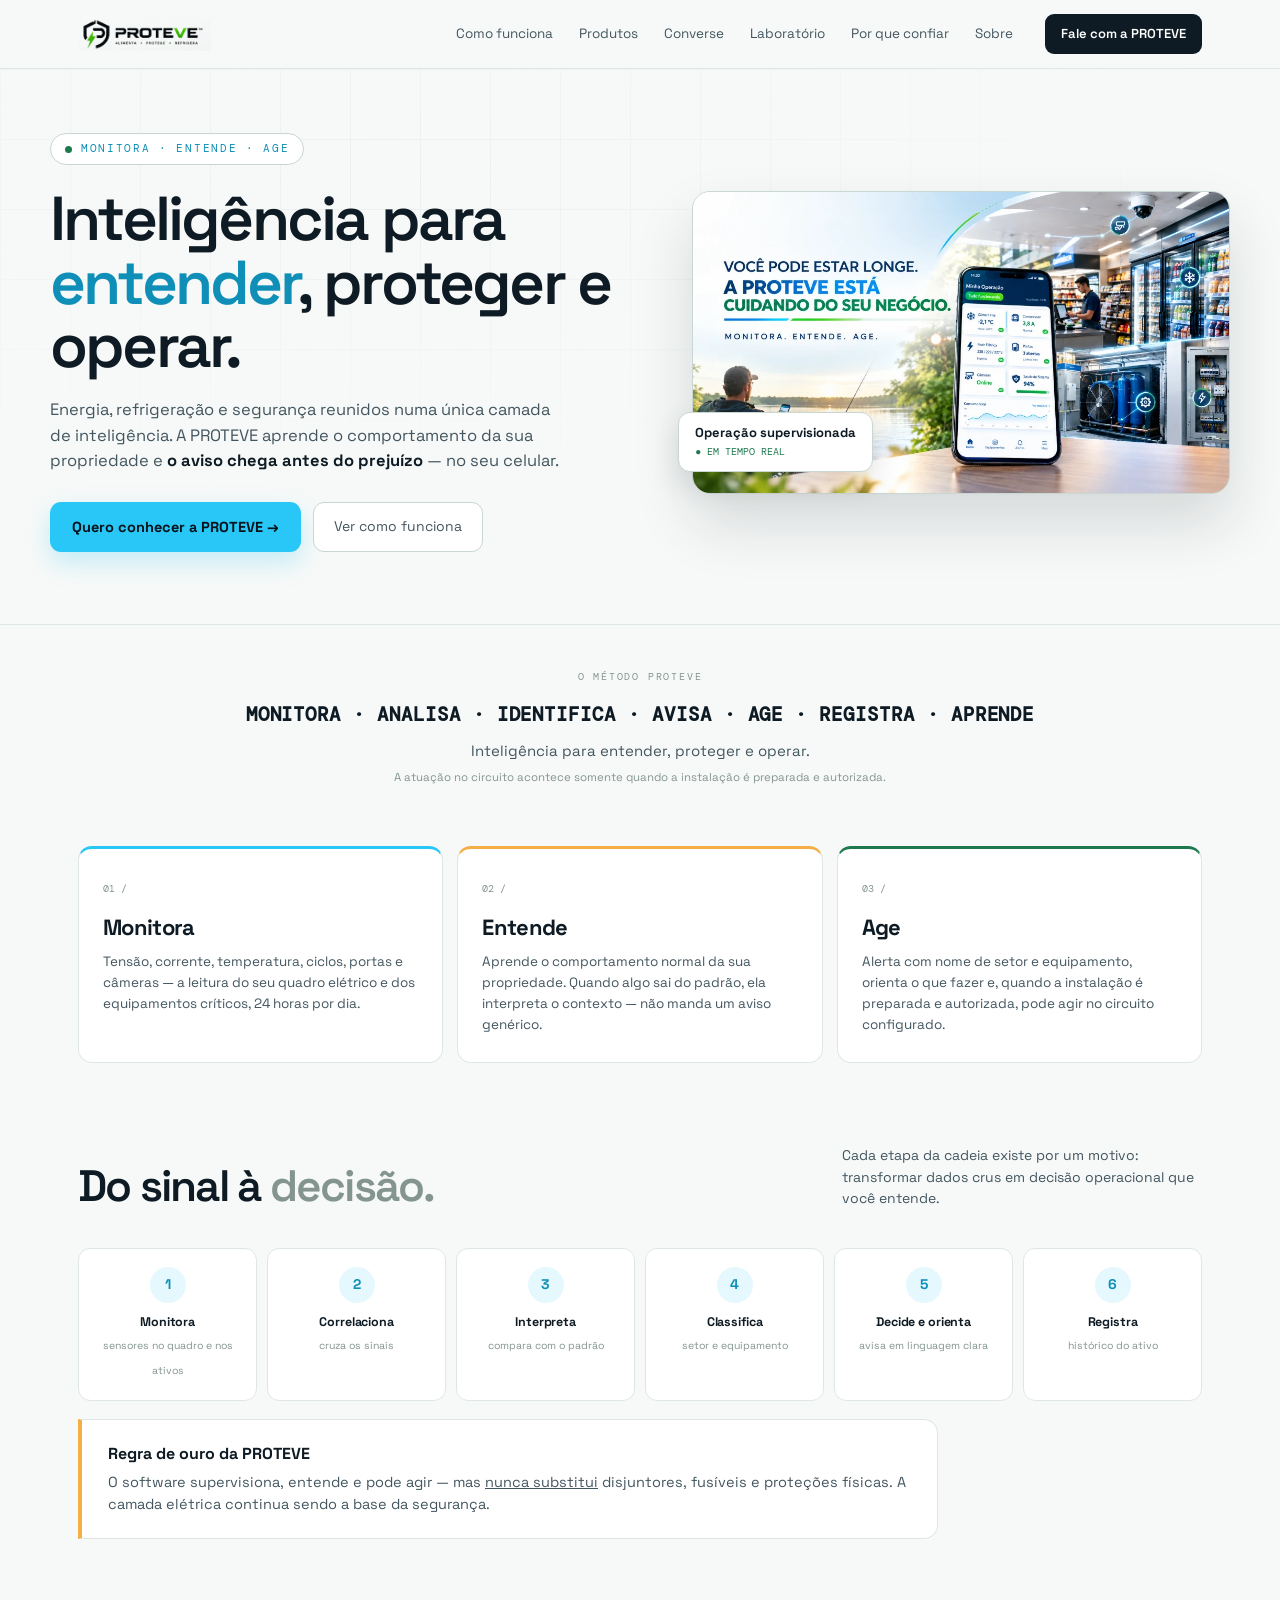
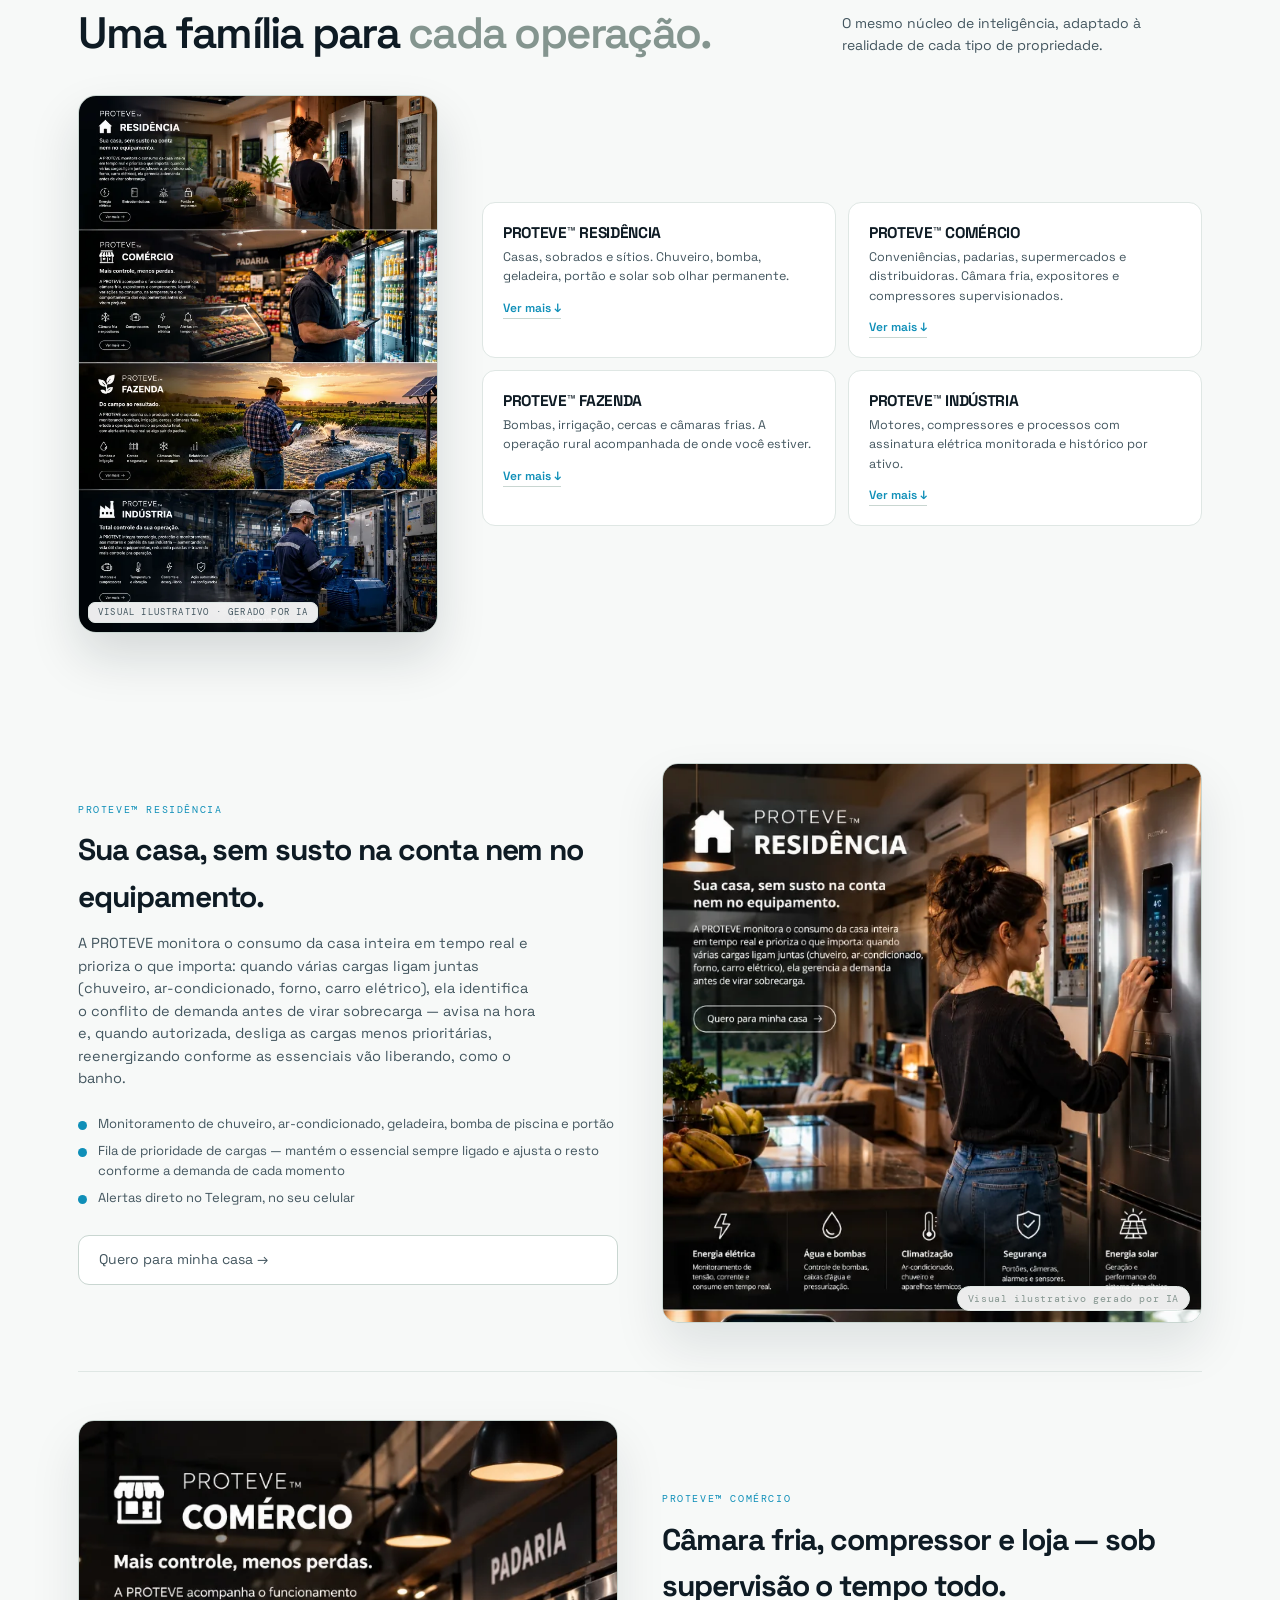
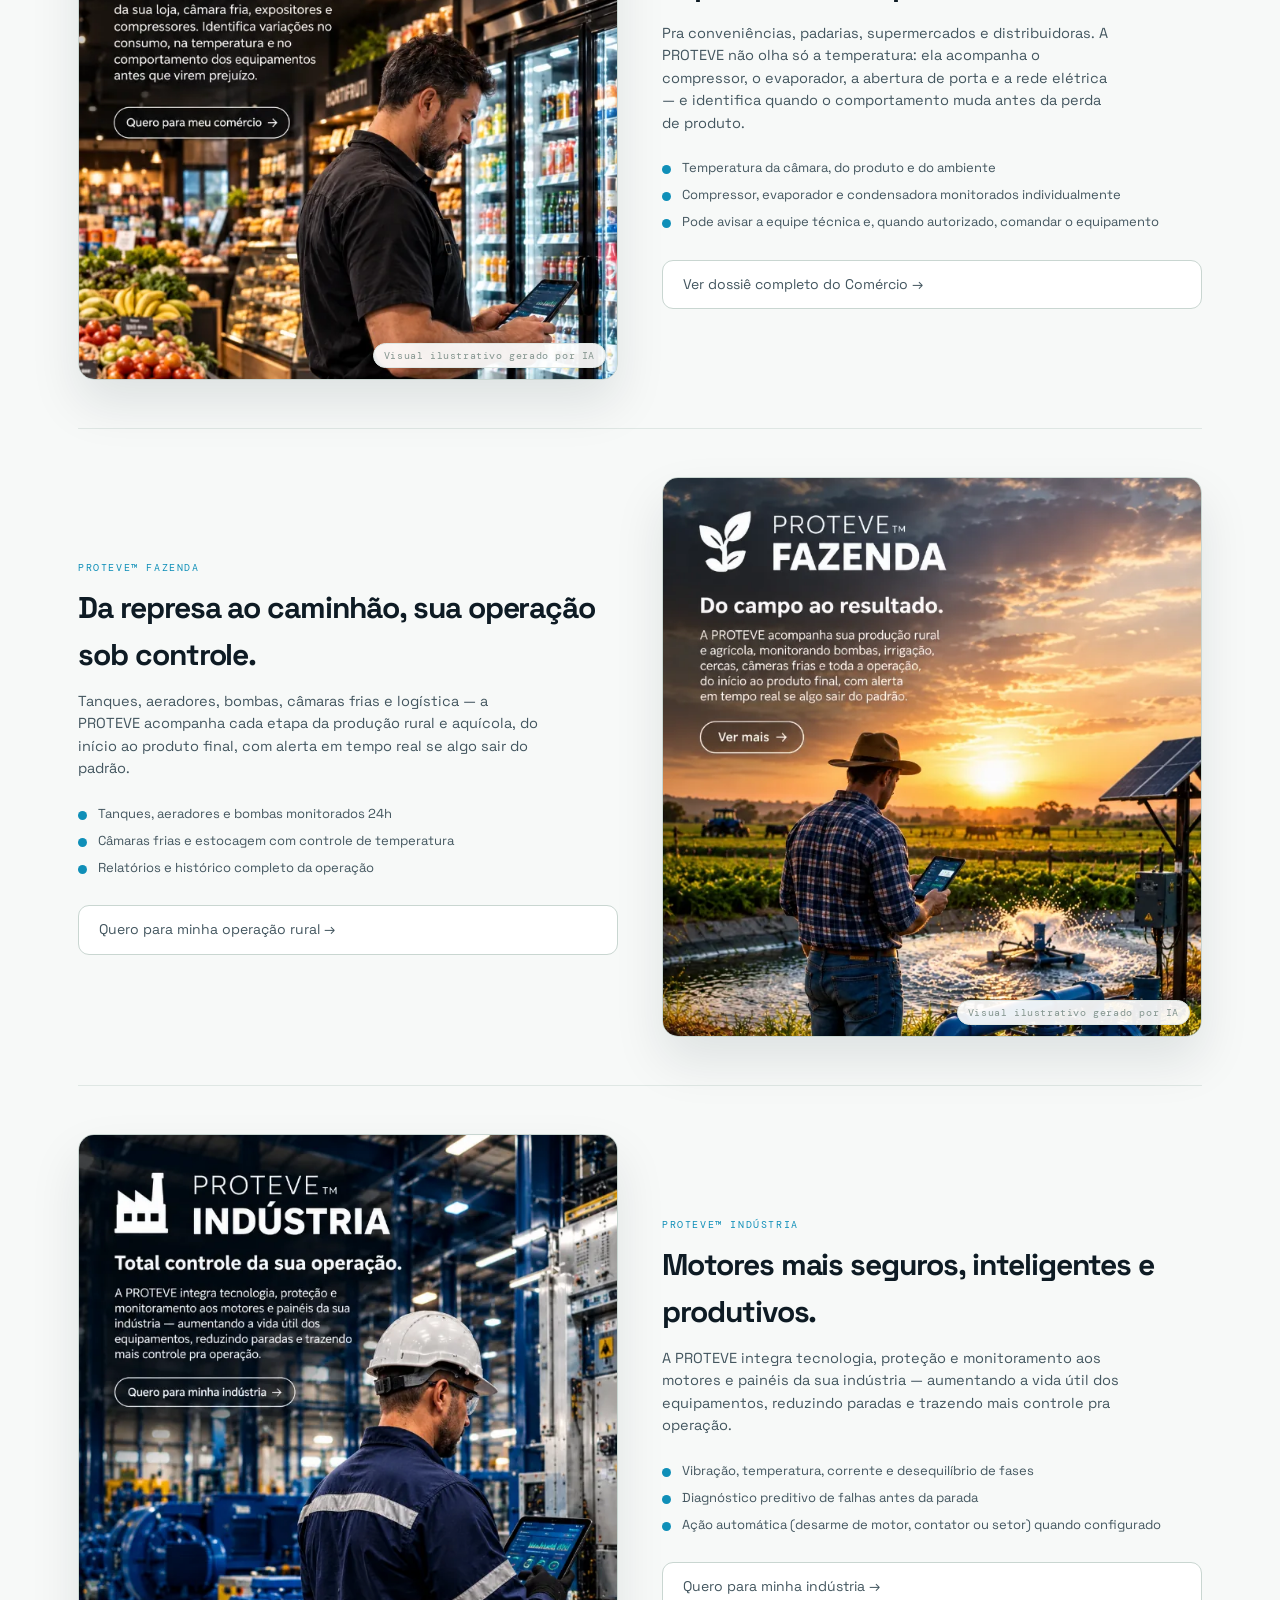
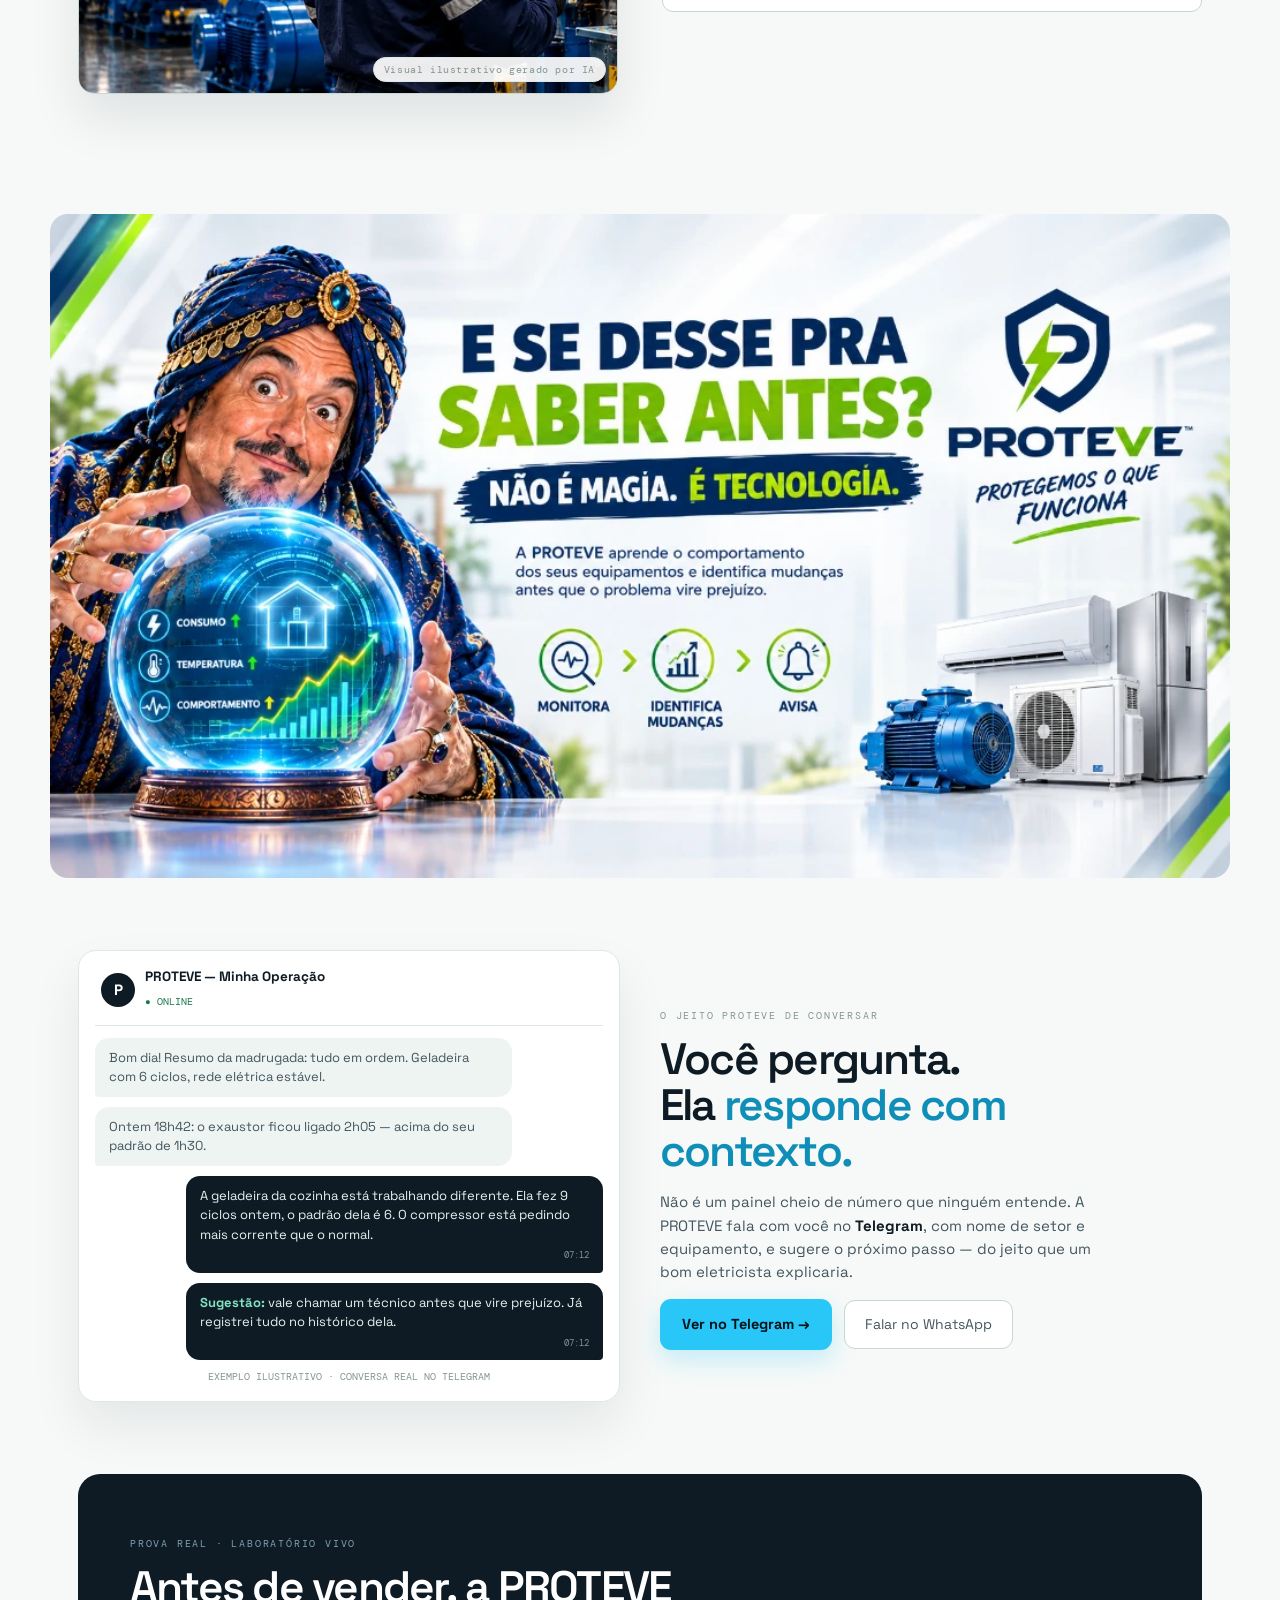
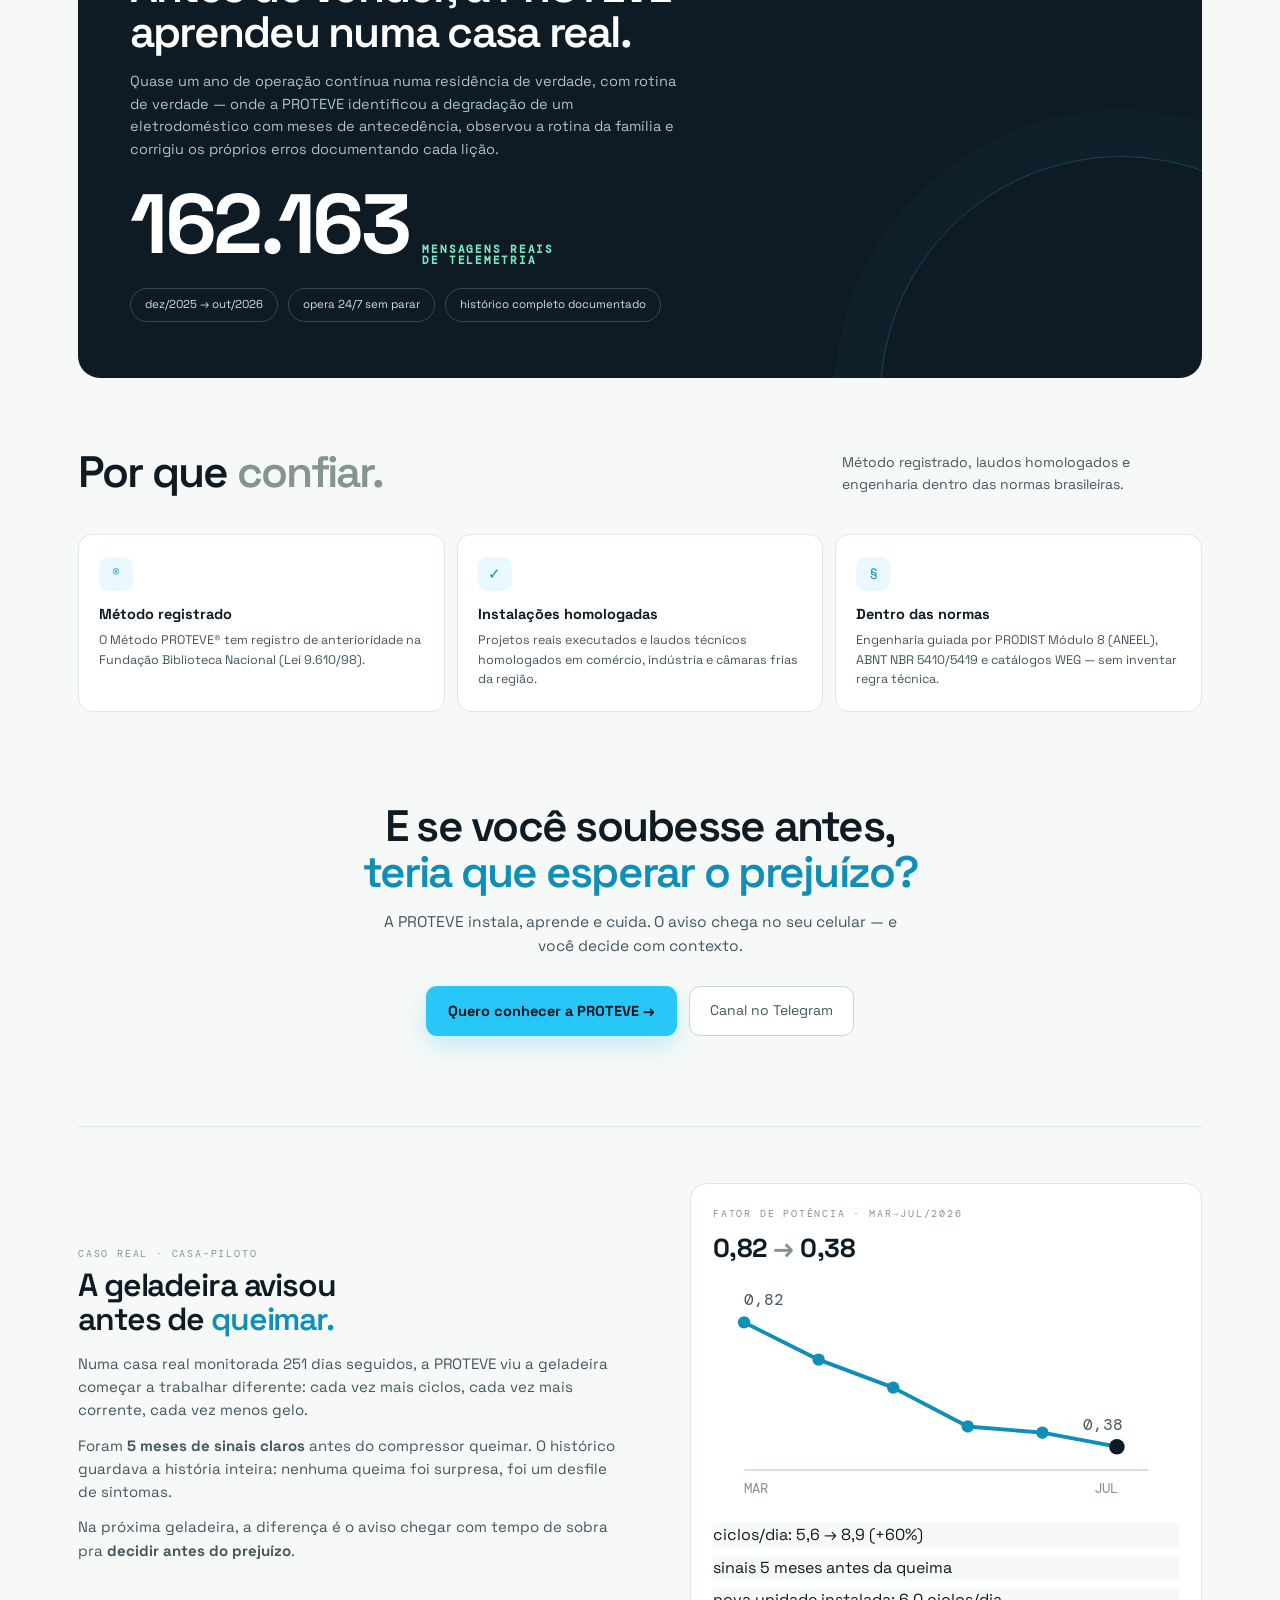
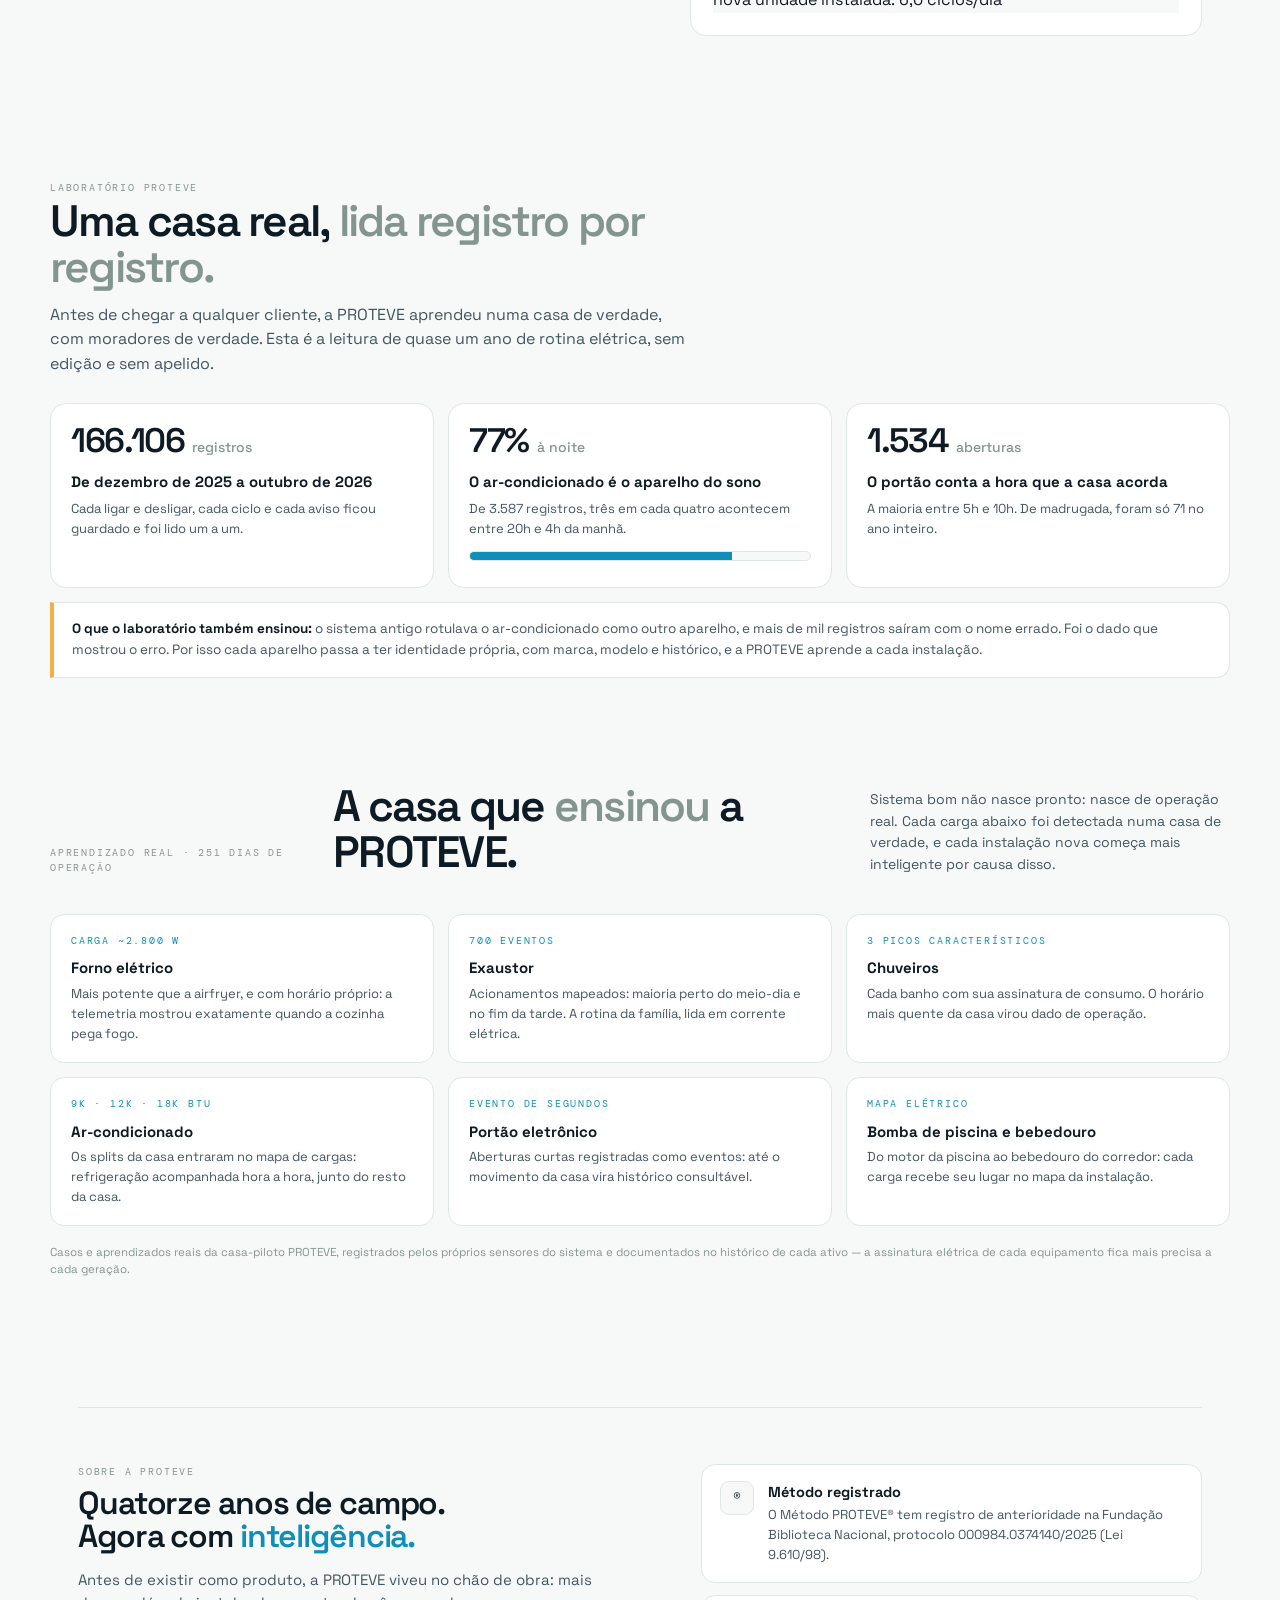
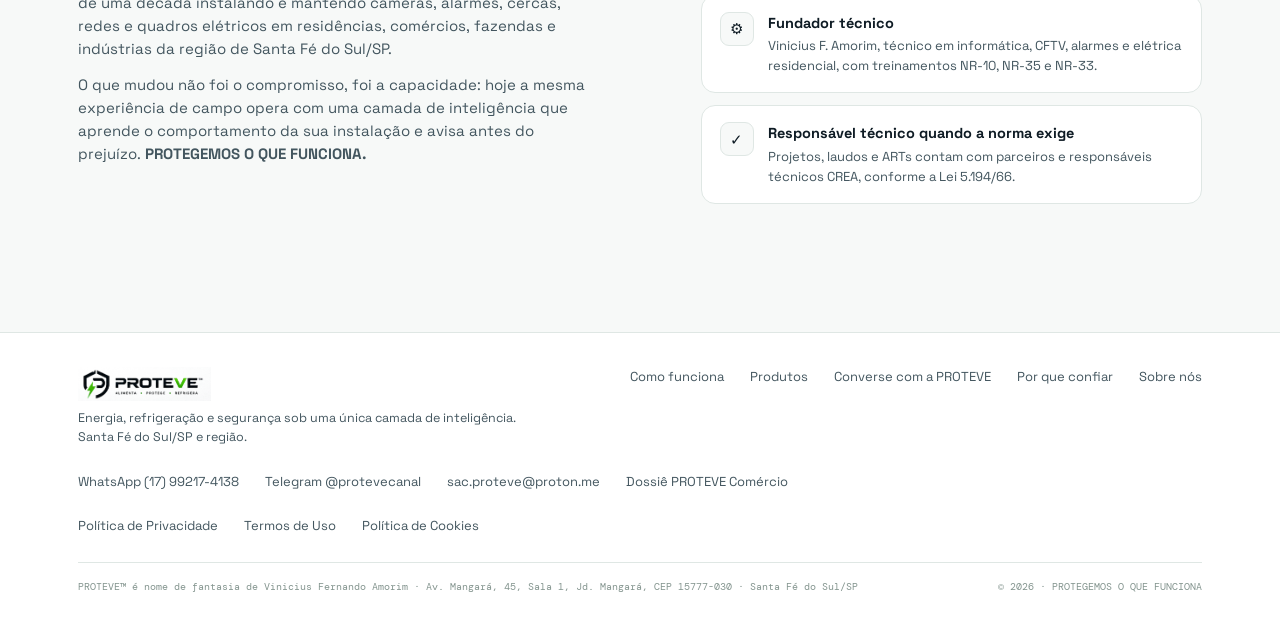
==== index.html @ 7840b128 "Secao Laboratorio PROTEVE (166.106 registros, ar a noite, portao, errata honesta) + item no menu" ====
<!DOCTYPE html>
<html lang="pt-BR">
<head>
<meta charset="UTF-8">
<meta name="viewport" content="width=device-width, initial-scale=1.0">
<title>PROTEVE — Inteligência para entender, proteger e operar</title>
<meta name="description" content="A PROTEVE é uma camada de inteligência que monitora energia, refrigeração e segurança da sua propriedade. O aviso chega no seu Telegram antes do prejuízo. Casa, comércio, fazenda e indústria em Santa Fé do Sul/SP e região.">
<link rel="icon" type="image/png" href="./img/favicon.png">
<link rel="canonical" href="https://www.proteve.com.br/">
<meta name="geo.region" content="BR-SP">
<meta name="geo.placename" content="Santa Fé do Sul">
<meta name="ICBM" content="-20.2090, -50.9270">
<meta property="og:type" content="website">
<meta property="og:locale" content="pt_BR">
<meta property="og:url" content="https://www.proteve.com.br/">
<meta property="og:title" content="PROTEVE — Inteligência para entender, proteger e operar">
<meta property="og:description" content="A PROTEVE é uma camada de inteligência que monitora energia, refrigeração e segurança da sua propriedade. O aviso chega no seu Telegram antes do prejuízo. Casa, comércio, fazenda e indústria em Santa Fé do Sul/SP e região.">
<meta property="og:image" content="https://www.proteve.com.br/img/og-cover.jpg">
<meta property="og:image:width" content="1200">
<meta property="og:image:height" content="630">
<meta property="og:site_name" content="PROTEVE">
<meta name="twitter:card" content="summary_large_image">
<meta name="twitter:title" content="PROTEVE — Inteligência para entender, proteger e operar">
<meta name="twitter:description" content="A PROTEVE é uma camada de inteligência que monitora energia, refrigeração e segurança da sua propriedade. O aviso chega no seu Telegram antes do prejuízo. Casa, comércio, fazenda e indústria em Santa Fé do Sul/SP e região.">
<meta name="twitter:image" content="https://www.proteve.com.br/img/og-cover.jpg">
<script type="application/ld+json">
{
  "@context": "https://schema.org",
  "@type": "LocalBusiness",
  "name": "PROTEVE",
  "slogan": "PROTEGEMOS O QUE FUNCIONA",
  "description": "Inteligência operacional para energia, refrigeração e segurança. Monitoramento elétrico e de equipamentos com avisos no Telegram antes do prejuízo.",
  "url": "https://www.proteve.com.br/",
  "logo": "https://www.proteve.com.br/img/proteve-logo-dark.webp",
  "image": "https://www.proteve.com.br/img/og-cover.jpg",
  "telephone": "+55-17-99217-4138",
  "email": "sac.proteve@proton.me",
  "priceRange": "$",
  "address": {
    "@type": "PostalAddress",
    "streetAddress": "Av. Mangará, 45, Sala 1, Jd. Mangará",
    "addressLocality": "Santa Fé do Sul",
    "addressRegion": "SP",
    "postalCode": "15777-030",
    "addressCountry": "BR"
  },
  "areaServed": "Santa Fé do Sul/SP e região",
  "knowsLanguage": "pt-BR",
  "sameAs": ["https://t.me/protevecanal"]
}
</script>

<style>
@import url('https://fonts.googleapis.com/css2?family=Space+Grotesk:wght@400;500;600;700&family=DM+Mono:wght@400;500&display=swap');
:root{
--paper:#f7f9f8;--card:#ffffff;--line:#dfe7e4;--line2:#c9d6d1;
--ink:#0e1b24;--ink2:#43565f;--ink3:#84958f;
--blue:#28c7f7;--navy:#0e1b24;--amber:#f5ad45;--green:#1d7a4f;--cyan-deep:#0f8fb8;
--mono:'DM Mono',monospace;
--max:1180px;
}
*{margin:0;padding:0;box-sizing:border-box}
html{scroll-behavior:smooth}
body{font-family:'Space Grotesk',sans-serif;background:var(--paper);color:var(--ink);line-height:1.55;-webkit-font-smoothing:antialiased}
a{color:inherit;text-decoration:none}
.wrap{max-width:var(--max);margin:0 auto;padding:0 28px}
.mono{font-family:var(--mono)}
.label{font-family:var(--mono);font-size:10px;letter-spacing:.18em;text-transform:uppercase;color:var(--ink3)}

/* ===== header ===== */
header{position:sticky;top:0;z-index:50;background:rgba(247,249,248,.92);backdrop-filter:blur(10px);border-bottom:1px solid var(--line)}
.bar{display:flex;align-items:center;gap:32px;height:68px}
.logo{display:flex;align-items:center}
.logo-img{height:34px;display:block}
.logo-img.light{height:30px}
nav{display:flex;gap:26px;margin-left:auto;font-size:13.5px;color:var(--ink2)}
nav a:hover{color:var(--ink)}
.wa-btn{display:inline-flex;align-items:center;gap:8px;background:var(--navy);color:#fff;border-radius:9px;padding:10px 16px;font-size:13px;font-weight:600}
.wa-btn:hover{background:#1c2b36}
.burger{display:none;margin-left:auto;background:none;border:0;color:var(--ink);font-size:22px;cursor:pointer}
.mnav{display:none;border-top:1px solid var(--line);background:var(--card);padding:14px 28px 18px;flex-direction:column;gap:12px;font-size:15px}
.mnav a.on{color:var(--cyan-deep);font-weight:600}


/* ===== fases ===== */
.fases-strip{padding:38px 0 8px;text-align:center}
.fases-line{font-family:var(--mono);font-weight:600;font-size:clamp(12.5px,1.9vw,19px);letter-spacing:.05em;color:var(--ink);margin:12px 0 10px}
.fases-line em{font-style:normal;color:var(--cyan-deep)}
.fases-tag{font-size:15px;color:var(--ink2);margin:0 0 6px}
.fases-tag small{display:block;font-size:11.5px;color:var(--ink3);margin-top:6px}

/* ===== hero ===== */
.hero{position:relative;overflow:hidden;border-bottom:1px solid var(--line)}
.hero-grid-bg{position:absolute;inset:0;opacity:.5;background-image:linear-gradient(var(--line) 1px,transparent 1px),linear-gradient(90deg,var(--line) 1px,transparent 1px);background-size:70px 70px;mask-image:radial-gradient(ellipse 90% 80% at 30% 20%,black,transparent 75%)}
.hero-in{position:relative;display:grid;grid-template-columns:1.05fr .95fr;gap:48px;padding:64px 0 72px;align-items:center}
.kicker{display:inline-flex;align-items:center;gap:9px;font-family:var(--mono);font-size:10.5px;letter-spacing:.16em;color:var(--cyan-deep);border:1px solid var(--line2);border-radius:999px;padding:7px 14px;background:var(--card);margin-bottom:22px}
.kicker .dot{width:7px;height:7px;border-radius:50%;background:var(--green);animation:pulse 2.2s infinite}
@keyframes pulse{0%,100%{box-shadow:0 0 0 0 rgba(29,122,79,.35)}50%{box-shadow:0 0 0 7px rgba(29,122,79,0)}}
h1{font-size:clamp(38px,5.2vw,62px);font-weight:600;letter-spacing:-.045em;line-height:1.02;margin-bottom:20px}
h1 em{font-style:normal;color:var(--cyan-deep)}
.hero-sub{font-size:16.5px;color:var(--ink2);max-width:520px;margin-bottom:28px}
.hero-sub b{color:var(--ink)}
.ctas{display:flex;gap:12px;flex-wrap:wrap;align-items:center}
.btn-p{display:inline-flex;align-items:center;gap:9px;background:var(--blue);color:#07131a;font-weight:700;border-radius:11px;padding:14px 22px;font-size:14.5px;box-shadow:0 10px 24px rgba(40,199,247,.25)}
.btn-p:hover{background:#61dbff}
.btn-o{display:inline-flex;align-items:center;gap:8px;border:1px solid var(--line2);border-radius:11px;padding:13px 20px;font-size:14px;color:var(--ink2);background:var(--card)}
.btn-o:hover{border-color:var(--ink3);color:var(--ink)}
.hero-img{position:relative}
.hero-img img{width:100%;border-radius:18px;border:1px solid var(--line2);box-shadow:0 30px 60px rgba(14,27,36,.14);display:block}
.hero-img .stamp{position:absolute;left:-14px;bottom:22px;background:var(--card);border:1px solid var(--line2);border-radius:12px;padding:10px 16px;font-size:11.5px;box-shadow:0 12px 30px rgba(14,27,36,.12)}
.hero-img .stamp b{display:block;font-size:13px}
.hero-img .stamp span{color:var(--green);font-family:var(--mono);font-size:10px}

/* ===== pillars ===== */
.pillars{display:grid;grid-template-columns:repeat(3,1fr);gap:14px;padding:46px 0 10px}
.pl{background:var(--card);border:1px solid var(--line);border-top:3px solid var(--blue);border-radius:14px;padding:26px 24px}
.pl:nth-child(2){border-top-color:var(--amber)}
.pl:nth-child(3){border-top-color:var(--green)}
.pl .n{font-family:var(--mono);font-size:10px;color:var(--ink3)}
.pl h3{font-size:22px;letter-spacing:-.03em;margin:10px 0 8px}
.pl p{font-size:13.5px;color:var(--ink2)}

/* ===== sections ===== */
section{padding:72px 0}
.shead{display:flex;align-items:flex-end;justify-content:space-between;gap:24px;margin-bottom:38px}
h2{font-size:clamp(30px,3.6vw,44px);font-weight:600;letter-spacing:-.04em;line-height:1.04}
h2 span{color:var(--ink3)}
.shead p{max-width:360px;font-size:14px;color:var(--ink2)}

/* pipeline */
.pipe{display:grid;grid-template-columns:repeat(6,1fr);gap:10px}
.pstep{background:var(--card);border:1px solid var(--line);border-radius:12px;padding:18px 14px;text-align:center;position:relative}
.pstep .c{width:36px;height:36px;border-radius:50%;display:grid;place-items:center;margin:0 auto 10px;background:rgba(40,199,247,.12);color:var(--cyan-deep);font-weight:700;font-size:14px}
.pstep b{font-size:12.5px;display:block;letter-spacing:-.01em}
.pstep i{font-style:normal;font-size:10.5px;color:var(--ink3)}

/* products */
.prods{display:grid;grid-template-columns:repeat(4,1fr);gap:12px}
.pr{background:var(--card);border:1px solid var(--line);border-radius:14px;padding:24px 20px;transition:transform .18s ease,box-shadow .18s ease}
.pr:hover{transform:translateY(-5px);box-shadow:0 22px 40px rgba(14,27,36,.09)}
.pr .tag{font-family:var(--mono);font-size:9.5px;letter-spacing:.15em;color:var(--cyan-deep)}
.pr h3{font-size:19px;letter-spacing:-.03em;margin:8px 0 8px}
.pr p{font-size:12.5px;color:var(--ink2);margin-bottom:14px}
.pr .lnk{font-size:12px;font-weight:600;color:var(--ink);border-bottom:1px solid var(--line2);padding-bottom:2px}
.pr:hover .lnk{border-color:var(--blue)}

/* chat demo */
.chatwrap{display:grid;grid-template-columns:1fr 1fr;gap:40px;align-items:center}
.chatbox{background:var(--card);border:1px solid var(--line);border-radius:18px;padding:16px;box-shadow:0 24px 50px rgba(14,27,36,.08)}
.chat-head{display:flex;align-items:center;gap:10px;padding:0 6px 12px;border-bottom:1px solid var(--line);margin-bottom:12px}
.chat-head .av{width:34px;height:34px;border-radius:50%;background:var(--navy);color:#fff;display:grid;place-items:center;font-size:15px;font-weight:700}
.chat-head b{font-size:13.5px;display:block}
.chat-head small{font-family:var(--mono);font-size:9.5px;color:var(--green)}
.msg{max-width:82%;border-radius:14px;padding:10px 14px;font-size:13px;margin-bottom:10px;line-height:1.5}
.msg.in{background:#eef4f2;color:var(--ink2);border-bottom-left-radius:4px}
.msg.pv{background:var(--navy);color:#e8f2ef;border-bottom-right-radius:4px;margin-left:auto}
.msg.pv b{color:#7fe3c0}
.msg .t{display:block;font-family:var(--mono);font-size:9px;color:var(--ink3);margin-top:5px;text-align:right}
.msg.pv .t{color:#7f95a0}
.chat-note{font-family:var(--mono);font-size:9.5px;color:var(--ink3);text-align:center;margin-top:4px}
.chatcopy p{font-size:15px;color:var(--ink2);margin-bottom:16px;max-width:440px}
.chatcopy p b{color:var(--ink)}

/* casa viva */
.viva{background:var(--navy);color:#fff;border-radius:22px;padding:56px 52px;position:relative;overflow:hidden}
.viva:after{content:'';position:absolute;width:480px;height:480px;border-radius:50%;right:-160px;bottom:-260px;border:1px solid rgba(40,199,247,.25);box-shadow:0 0 0 46px rgba(40,199,247,.03)}
.viva .label{color:#7fa2b1}
.viva h2{color:#fff;margin:10px 0 14px}
.viva h2 span{color:#7fa2b1}
.viva p{color:#a9c2cc;max-width:560px;font-size:14.5px}
.big-count{font-size:clamp(52px,7vw,84px);font-weight:700;letter-spacing:-.04em;line-height:1;color:#fff;margin:22px 0 6px;display:flex;align-items:baseline;gap:14px}
.big-count small{font-family:var(--mono);font-size:11px;letter-spacing:.16em;color:#7fe3c0;text-transform:uppercase}
.viva .chips{display:flex;gap:10px;flex-wrap:wrap;margin-top:22px}
.viva .chip{border:1px solid rgba(255,255,255,.18);border-radius:999px;padding:7px 14px;font-size:11.5px;color:#cfe0e7}

/* trust */
.trust{display:grid;grid-template-columns:repeat(3,1fr);gap:12px}
.tr{background:var(--card);border:1px solid var(--line);border-radius:14px;padding:22px 20px}
.tr .ic{width:34px;height:34px;border-radius:9px;background:rgba(40,199,247,.1);color:var(--cyan-deep);display:grid;place-items:center;font-size:15px;margin-bottom:12px}
.tr b{font-size:14.5px;display:block;margin-bottom:6px}
.tr p{font-size:12.5px;color:var(--ink2)}

/* golden rule band */
.golden{border:1px solid var(--line);border-left:4px solid var(--amber);background:var(--card);border-radius:0 14px 14px 0;padding:22px 26px;font-size:14.5px;max-width:860px;margin-top:18px}
.golden b{display:block;margin-bottom:4px;font-size:16px}
.golden span{color:var(--ink2)}

/* cta final */
.final{text-align:center;padding:80px 0 90px}
.final h2{margin-bottom:14px}
.final p{color:var(--ink2);max-width:520px;margin:0 auto 28px;font-size:15.5px}
.final .ctas{justify-content:center}

footer{border-top:1px solid var(--line);padding:34px 0;background:var(--card)}
.fgrid{display:flex;justify-content:space-between;gap:24px;flex-wrap:wrap;align-items:flex-start}
footer .info p{font-size:12.5px;color:var(--ink2);margin-top:8px}
footer .links{display:flex;gap:26px;font-size:13px;color:var(--ink2)}
footer .links a:hover{color:var(--ink)}
footer .base{margin-top:26px;padding-top:16px;border-top:1px solid var(--line);display:flex;justify-content:space-between;font-family:var(--mono);font-size:10px;color:var(--ink3);flex-wrap:wrap;gap:8px}

/* reveal */

@media (max-width:960px){
.hero-in{grid-template-columns:1fr;gap:34px;padding:48px 0 56px}
nav{display:none}.burger{display:block}
.mnav.open{display:flex}
.pipe{grid-template-columns:repeat(3,1fr);row-gap:12px}
.prods{grid-template-columns:repeat(2,1fr)}
.chatwrap{grid-template-columns:1fr}
.trust{grid-template-columns:1fr}
.pillars{grid-template-columns:1fr}
.viva{padding:40px 26px}
}
@media (max-width:560px){
.prods{grid-template-columns:1fr}
.pipe{grid-template-columns:repeat(2,1fr)}
h1{font-size:34px}
}

/* product card thumb */
.pr{overflow:hidden;padding:0}
.pr .thumb{width:100%;height:140px;overflow:hidden;background:var(--paper)}
.pr .thumb img{width:100%;height:100%;object-fit:cover;display:block;transition:transform .3s ease}
.pr:hover .thumb img{transform:scale(1.06)}
.pr .prbody{padding:18px 18px 20px}

/* deep-dive por produto */
.deep{display:grid;grid-template-columns:1fr 1fr;gap:46px;align-items:center;padding:54px 0;border-top:1px solid var(--line)}
.deep:first-of-type{border-top:none}
.deep.rev .dcopy{order:2}
.deep.rev .dimg{order:1}
.dimg img{width:100%;border-radius:16px;border:1px solid var(--line2);box-shadow:0 24px 50px rgba(14,27,36,.1);display:block}
.dimg.two{display:grid;grid-template-columns:1fr 1fr;gap:10px}
.dimg.two img{height:100%;object-fit:cover}
.dcopy .tag{font-family:var(--mono);font-size:10px;letter-spacing:.16em;color:var(--cyan-deep)}
.dcopy h3{font-size:30px;letter-spacing:-.035em;margin:10px 0 12px}
.dcopy p{font-size:14.5px;color:var(--ink2);margin-bottom:10px;max-width:460px}
.dcopy ul{margin:14px 0 20px;padding:0;list-style:none}
.dcopy li{font-size:13px;color:var(--ink2);padding-left:20px;position:relative;margin-bottom:7px}
.dcopy li:before{content:'';position:absolute;left:0;top:7px;width:9px;height:9px;border-radius:50%;background:var(--cyan-deep)}


/* ajuste de espacamento: foto e texto na mesma altura, sem vazio */
.deep{align-items:stretch;gap:44px;padding:48px 0}
.deep .dcopy{display:flex;flex-direction:column;justify-content:center}
.dimg{position:relative}
.dimg.tall img{width:100%;height:100%;max-height:560px;object-fit:cover;object-position:center top}
.aicap{position:absolute;right:12px;bottom:12px;background:rgba(255,255,255,.92);color:var(--ink3);font:10px var(--mono);letter-spacing:.06em;padding:5px 10px;border-radius:99px;border:1px solid var(--line)}
.dimgcap{display:none}


/* laboratorio */
.lab{padding:10px 0 20px}
.labhead{max-width:640px;margin-bottom:26px}
.labgrid{display:grid;grid-template-columns:repeat(3,1fr);gap:14px}
.labc{background:var(--card);border:1px solid var(--line);border-radius:16px;padding:20px}
.labc .big{font-size:34px;font-weight:600;letter-spacing:-.04em;line-height:1;color:var(--ink)}
.labc .big small{font-size:14px;color:var(--ink3);font-weight:500;letter-spacing:0}
.labc h3{font-size:15px;margin:12px 0 6px}
.labc p{font-size:13px;color:var(--ink2);margin:0}
.labbar{display:flex;height:10px;border-radius:99px;overflow:hidden;background:var(--paper);border:1px solid var(--line);margin:12px 0 6px}
.labbar i{display:block;background:var(--cyan-deep)}
.labtruth{margin-top:14px;background:var(--card);border:1px solid var(--line);border-left:4px solid var(--amber);border-radius:0 14px 14px 0;padding:16px 18px;font-size:13.5px;color:var(--ink2)}
.labtruth b{color:var(--ink)}
@media (max-width:960px){.labgrid{grid-template-columns:1fr}}

/* banner vidente full width */
.vidente-banner{padding:0}
.vidente-banner img{width:100%;display:block;border-radius:18px}

@media (max-width:960px){
.deep,.deep.rev .dcopy,.deep.rev .dimg{grid-template-columns:1fr!important;order:0!important}
.deep{gap:22px;padding:40px 0}
.dimg.two{grid-template-columns:1fr}
}

/* sobre */
.sobre{display:grid;grid-template-columns:1.15fr 1fr;gap:46px;align-items:start;padding:56px 0;border-top:1px solid var(--line)}
.sobcopy .label{display:block;margin-bottom:8px}
.sobcopy h2{font-size:32px;letter-spacing:-.035em;margin-bottom:14px}
.sobcopy p{font-size:15px;color:var(--ink2);margin-bottom:12px;max-width:520px}
.sobpts{display:grid;gap:12px}
.sobpt{background:var(--card);border:1px solid var(--line);border-radius:14px;padding:16px 18px;display:flex;gap:14px;align-items:flex-start}
.sobpt .ic{flex:0 0 34px;height:34px;border-radius:9px;background:var(--paper);border:1px solid var(--line);display:grid;place-items:center;font-size:15px}
.sobpt b{display:block;font-size:14.5px;margin-bottom:2px}
.sobpt p{font-size:13px;color:var(--ink2);margin:0}
@media (max-width:960px){.sobre{grid-template-columns:1fr;gap:24px;padding:40px 0}}

/* caso geladeira */
.caso{display:grid;grid-template-columns:1.05fr .95fr;gap:46px;align-items:center;padding:56px 0;border-top:1px solid var(--line)}
.casocopy .label{display:block;margin-bottom:8px}
.casocopy h2{font-size:32px;letter-spacing:-.035em;margin-bottom:16px}
.casocopy p{font-size:15px;color:var(--ink2);margin-bottom:12px;max-width:540px}
.fpcard{background:var(--card);border:1px solid var(--line);border-radius:16px;padding:22px}
.fpcard .label{display:block;margin-bottom:6px}
.fpbig{font-size:26px;font-weight:700;letter-spacing:-.02em}
.fpbig small{font-size:13px;color:var(--ink3);font-weight:400}
.fpnotes{margin-top:14px;display:grid;gap:8px}
.fpnotes .chip{background:var(--paper)}
.casonote{font-size:11.5px;color:var(--ink3);margin-top:18px;line-height:1.5}
/* casa que ensinou */
.ens{padding:14px 0 56px}
.ensgrid{display:grid;grid-template-columns:repeat(3,1fr);gap:14px;margin-top:22px}
.enst{background:var(--card);border:1px solid var(--line);border-radius:14px;padding:18px 20px}
.enst .label{display:block;margin-bottom:8px;color:var(--cyan-deep)}
.enst b{font-size:15px;display:block;margin-bottom:4px}
.enst p{font-size:13px;color:var(--ink2);margin:0}
@media (max-width:960px){.caso{grid-template-columns:1fr;gap:26px;padding:40px 0}.ensgrid{grid-template-columns:1fr}}

/* entrada nichos */
.prodintro{display:grid;grid-template-columns:360px 1fr;gap:44px;align-items:center;margin-top:26px}
.prodimg{position:relative}
.prodimg img{width:100%;display:block;border-radius:18px;border:1px solid var(--line2);box-shadow:0 24px 50px rgba(14,27,36,.14)}
.prodimg .ilus{position:absolute;bottom:10px;left:10px;background:rgba(255,255,255,.92);border:1px solid var(--line);border-radius:7px;padding:3px 9px;font-family:var(--mono);font-size:8.5px;letter-spacing:.14em;color:var(--ink2)}
.prodnav{display:grid;grid-template-columns:1fr 1fr;gap:12px}
.prn{background:var(--card);border:1px solid var(--line);border-radius:13px;padding:18px 20px;transition:transform .18s ease,box-shadow .18s ease;display:block}
.prn:hover{transform:translateY(-3px);box-shadow:0 14px 34px rgba(14,27,36,.09)}
.prn b{display:block;font-size:15.5px;letter-spacing:-.02em;margin-bottom:3px}
.prn p{font-size:12.5px;color:var(--ink2);margin-bottom:8px}
.prn .lnk{font-size:12px;font-weight:600;color:var(--cyan-deep);border-bottom:1px solid var(--line2);padding-bottom:2px}
@media (max-width:960px){.prodintro{grid-template-columns:1fr;gap:24px}.prodnav{grid-template-columns:1fr}}
/* ficha de nicho alta */
.dimg.tall img{aspect-ratio:2/3;object-fit:cover;object-position:top}
.dimgcap{font-size:10.5px;color:var(--ink3);margin-top:8px;text-align:center}
</style>
</head>
<body>

<header>
  <div class="wrap bar">
    <a href="#" class="logo"><img src="./img/proteve-logo-dark.webp" alt="PROTEVE — Alimenta, Protege e Refrigera" class="logo-img"></a>
    <nav>
      <a href="#como">Como funciona</a>
      <a href="#produtos">Produtos</a>
      <a href="#converse">Converse</a>
      <a href="#laboratorio">Laboratório</a>
      <a href="#provas">Por que confiar</a>
      <a href="#sobre">Sobre</a>
    </nav>
    <a class="wa-btn" href="https://wa.me/5517992174138" target="_blank" rel="noopener">Fale com a PROTEVE</a>
    <button class="burger" id="burger" aria-label="menu">☰</button>
  </div>
  <div class="mnav" id="mnav">
    <a href="#como">Como funciona</a>
    <a href="#produtos">Produtos</a>
    <a href="#converse">Converse com a PROTEVE</a>
    <a href="#laboratorio">Laboratório</a>
    <a href="#provas">Por que confiar</a>
    <a href="#sobre">Sobre</a>
    <a href="https://wa.me/5517992174138">Falar no WhatsApp</a>
  </div>
</header>

<!-- HERO -->
<div class="hero">
  <div class="hero-grid-bg"></div>
  <div class="wrap hero-in">
    <div>
      <span class="kicker"><span class="dot"></span>MONITORA · ENTENDE · AGE</span>
      <h1>Inteligência para <em>entender</em>, proteger e operar.</h1>
      <p class="hero-sub">Energia, refrigeração e segurança reunidos numa única camada de inteligência. A PROTEVE aprende o comportamento da sua propriedade e <b>o aviso chega antes do prejuízo</b> — no seu celular.</p>
      <div class="ctas">
        <a class="btn-p" href="https://wa.me/5517992174138?text=Quero%20conhecer%20a%20PROTEVE" target="_blank" rel="noopener">Quero conhecer a PROTEVE →</a>
        <a class="btn-o" href="#como">Ver como funciona</a>
      </div>
    </div>
    <div class="hero-img ">
      <img src="./img/comercio-hero.webp" alt="Enquanto você está longe, a PROTEVE monitora energia, câmeras e refrigeração da sua operação">
      <div class="stamp"><b>Operação supervisionada</b><span>● EM TEMPO REAL</span></div>
    </div>
  </div>
</div>


<!-- FASES PROTEVE -->
<div class="wrap">
  <div class="fases-strip">
    <span class="label">O método PROTEVE</span>
    <p class="fases-line">MONITORA · ANALISA · IDENTIFICA · AVISA · AGE · REGISTRA · APRENDE</p>
    <p class="fases-tag">Inteligência para entender, proteger e operar.<small>A atuação no circuito acontece somente quando a instalação é preparada e autorizada.</small></p>
  </div>
</div>

<!-- PILLARS -->
<div class="wrap">
  <div class="pillars">
    <div class="pl "><span class="n">01 /</span><h3>Monitora</h3><p>Tensão, corrente, temperatura, ciclos, portas e câmeras — a leitura do seu quadro elétrico e dos equipamentos críticos, 24 horas por dia.</p></div>
    <div class="pl "><span class="n">02 /</span><h3>Entende</h3><p>Aprende o comportamento normal da sua propriedade. Quando algo sai do padrão, ela interpreta o contexto — não manda um aviso genérico.</p></div>
    <div class="pl "><span class="n">03 /</span><h3>Age</h3><p>Alerta com nome de setor e equipamento, orienta o que fazer e, quando a instalação é preparada e autorizada, pode agir no circuito configurado.</p></div>
  </div>
</div>

<!-- COMO FUNCIONA -->
<section id="como">
  <div class="wrap">
    <div class="shead ">
      <h2>Do sinal à <span>decisão.</span></h2>
      <p>Cada etapa da cadeia existe por um motivo: transformar dados crus em decisão operacional que você entende.</p>
    </div>
    <div class="pipe">
      <div class="pstep "><div class="c">1</div><b>Monitora</b><i>sensores no quadro e nos ativos</i></div>
      <div class="pstep "><div class="c">2</div><b>Correlaciona</b><i>cruza os sinais</i></div>
      <div class="pstep "><div class="c">3</div><b>Interpreta</b><i>compara com o padrão</i></div>
      <div class="pstep "><div class="c">4</div><b>Classifica</b><i>setor e equipamento</i></div>
      <div class="pstep "><div class="c">5</div><b>Decide e orienta</b><i>avisa em linguagem clara</i></div>
      <div class="pstep "><div class="c">6</div><b>Registra</b><i>histórico do ativo</i></div>
    </div>
    <div class="golden ">
      <b>Regra de ouro da PROTEVE</b>
      <span>O software supervisiona, entende e pode agir — mas <u>nunca substitui</u> disjuntores, fusíveis e proteções físicas. A camada elétrica continua sendo a base da segurança.</span>
    </div>
  </div>
</section>

<!-- PRODUTOS -->
<section id="produtos" style="padding-top:0">
  <div class="wrap">
    <div class="shead ">
      <h2>Uma família para <span>cada operação.</span></h2>
      <p>O mesmo núcleo de inteligência, adaptado à realidade de cada tipo de propriedade.</p>
    </div>
    <div class="prodintro">
      <div class="prodimg">
        <img src="./img/nichos-entrada.webp" alt="Os quatro mundos da PROTEVE: Residência, Comércio, Fazenda e Indústria (visual ilustrativo gerado por IA)" loading="lazy">
        <span class="ilus">VISUAL ILUSTRATIVO · GERADO POR IA</span>
      </div>
      <div class="prodnav">
        <a href="#res" class="prn"><b>PROTEVE™ RESIDÊNCIA</b><p>Casas, sobrados e sítios. Chuveiro, bomba, geladeira, portão e solar sob olhar permanente.</p><span class="lnk">Ver mais ↓</span></a>
        <a href="#com" class="prn"><b>PROTEVE™ COMÉRCIO</b><p>Conveniências, padarias, supermercados e distribuidoras. Câmara fria, expositores e compressores supervisionados.</p><span class="lnk">Ver mais ↓</span></a>
        <a href="#faz" class="prn"><b>PROTEVE™ FAZENDA</b><p>Bombas, irrigação, cercas e câmaras frias. A operação rural acompanhada de onde você estiver.</p><span class="lnk">Ver mais ↓</span></a>
        <a href="#ind" class="prn"><b>PROTEVE™ INDÚSTRIA</b><p>Motores, compressores e processos com assinatura elétrica monitorada e histórico por ativo.</p><span class="lnk">Ver mais ↓</span></a>
      </div>
    </div>
  </div>
</section>

<!-- DEEP DIVE POR PRODUTO -->
<section style="padding-top:10px">
  <div class="wrap">

    <div class="deep" id="res">
      <div class="dcopy">
        <span class="tag">PROTEVE™ RESIDÊNCIA</span>
        <h3>Sua casa, sem susto na conta nem no equipamento.</h3>
        <p>A PROTEVE monitora o consumo da casa inteira em tempo real e prioriza o que importa: quando várias cargas ligam juntas (chuveiro, ar-condicionado, forno, carro elétrico), ela identifica o conflito de demanda antes de virar sobrecarga — avisa na hora e, quando autorizada, desliga as cargas menos prioritárias, reenergizando conforme as essenciais vão liberando, como o banho.</p>
        <ul>
          <li>Monitoramento de chuveiro, ar-condicionado, geladeira, bomba de piscina e portão</li>
          <li>Fila de prioridade de cargas — mantém o essencial sempre ligado e ajusta o resto conforme a demanda de cada momento</li>
          <li>Alertas direto no Telegram, no seu celular</li>
        </ul>
        <a class="btn-o" href="https://wa.me/5517992174138?text=Quero%20saber%20sobre%20a%20PROTEVE%20Resid%C3%AAncia" target="_blank" rel="noopener">Quero para minha casa →</a>
      </div>
      <div class="dimg tall"><img src="./img/nicho-det-residencia.webp" alt="PROTEVE Residência: casa monitorada em tempo real, do chuveiro à geladeira (visual ilustrativo gerado por IA)" loading="lazy"><span class="aicap">Visual ilustrativo gerado por IA</span></div>
    </div>

    <div class="deep rev" id="com">
      <div class="dcopy">
        <span class="tag">PROTEVE™ COMÉRCIO</span>
        <h3>Câmara fria, compressor e loja — sob supervisão o tempo todo.</h3>
        <p>Pra conveniências, padarias, supermercados e distribuidoras. A PROTEVE não olha só a temperatura: ela acompanha o compressor, o evaporador, a abertura de porta e a rede elétrica — e identifica quando o comportamento muda antes da perda de produto.</p>
        <ul>
          <li>Temperatura da câmara, do produto e do ambiente</li>
          <li>Compressor, evaporador e condensadora monitorados individualmente</li>
          <li>Pode avisar a equipe técnica e, quando autorizado, comandar o equipamento</li>
        </ul>
        <a class="btn-o" href="./comercio.html">Ver dossiê completo do Comércio →</a>
      </div>
      <div class="dimg tall"><img src="./img/nicho-det-comercio.webp" alt="PROTEVE Comércio: loja, câmara fria, expositores e compressores supervisionados (visual ilustrativo gerado por IA)" loading="lazy"><span class="aicap">Visual ilustrativo gerado por IA</span></div>
    </div>

    <div class="deep" id="faz">
      <div class="dcopy">
        <span class="tag">PROTEVE™ FAZENDA</span>
        <h3>Da represa ao caminhão, sua operação sob controle.</h3>
        <p>Tanques, aeradores, bombas, câmaras frias e logística — a PROTEVE acompanha cada etapa da produção rural e aquícola, do início ao produto final, com alerta em tempo real se algo sair do padrão.</p>
        <ul>
          <li>Tanques, aeradores e bombas monitorados 24h</li>
          <li>Câmaras frias e estocagem com controle de temperatura</li>
          <li>Relatórios e histórico completo da operação</li>
        </ul>
        <a class="btn-o" href="https://wa.me/5517992174138?text=Quero%20saber%20sobre%20a%20PROTEVE%20Fazenda" target="_blank" rel="noopener">Quero para minha operação rural →</a>
      </div>
      <div class="dimg tall"><img src="./img/nicho-det-fazenda.webp" alt="PROTEVE Fazenda: bombas, irrigação, cercas e câmaras frias monitoradas (visual ilustrativo gerado por IA)" loading="lazy"><span class="aicap">Visual ilustrativo gerado por IA</span></div>
    </div>

    <div class="deep rev" id="ind">
      <div class="dcopy">
        <span class="tag">PROTEVE™ INDÚSTRIA</span>
        <h3>Motores mais seguros, inteligentes e produtivos.</h3>
        <p>A PROTEVE integra tecnologia, proteção e monitoramento aos motores e painéis da sua indústria — aumentando a vida útil dos equipamentos, reduzindo paradas e trazendo mais controle pra operação.</p>
        <ul>
          <li>Vibração, temperatura, corrente e desequilíbrio de fases</li>
          <li>Diagnóstico preditivo de falhas antes da parada</li>
          <li>Ação automática (desarme de motor, contator ou setor) quando configurado</li>
        </ul>
        <a class="btn-o" href="https://wa.me/5517992174138?text=Quero%20saber%20sobre%20a%20PROTEVE%20Ind%C3%BAstria" target="_blank" rel="noopener">Quero para minha indústria →</a>
      </div>
      <div class="dimg tall"><img src="./img/nicho-det-industria.webp" alt="PROTEVE Indústria: motores, painéis e monitoramento preditivo (visual ilustrativo gerado por IA)" loading="lazy"><span class="aicap">Visual ilustrativo gerado por IA</span></div>
    </div>

  </div>
</section>

<!-- BANNER VIDENTE -->
<section style="padding-top:0">
  <div class="wrap vidente-banner">
    <img src="./img/banner-vidente-completo.webp" alt="E se desse pra saber antes? Não é magia, é tecnologia — a PROTEVE aprende o comportamento dos seus equipamentos e avisa antes do problema virar prejuízo." loading="lazy">
  </div>
</section>

<!-- CONVERSE / CHAT -->
<section id="converse" style="padding-top:0">
  <div class="wrap chatwrap">
    <div class="chatbox ">
      <div class="chat-head"><span class="av">P</span><div><b>PROTEVE — Minha Operação</b><small>● ONLINE</small></div></div>
      <div class="msg in">Bom dia! Resumo da madrugada: tudo em ordem. Geladeira com 6 ciclos, rede elétrica estável.</div>
      <div class="msg in">Ontem 18h42: o exaustor ficou ligado 2h05 — acima do seu padrão de 1h30.</div>
      <div class="msg pv">A geladeira da cozinha está trabalhando diferente. Ela fez 9 ciclos ontem, o padrão dela é 6. O compressor está pedindo mais corrente que o normal.<span class="t">07:12</span></div>
      <div class="msg pv"><b>Sugestão:</b> vale chamar um técnico antes que vire prejuízo. Já registrei tudo no histórico dela.<span class="t">07:12</span></div>
      <div class="chat-note">EXEMPLO ILUSTRATIVO · CONVERSA REAL NO TELEGRAM</div>
    </div>
    <div class="chatcopy ">
      <span class="label">O jeito PROTEVE de conversar</span>
      <h2 style="margin:10px 0 16px">Você pergunta.<br>Ela <span style="color:var(--cyan-deep)">responde com contexto.</span></h2>
      <p>Não é um painel cheio de número que ninguém entende. A PROTEVE fala com você no <b>Telegram</b>, com nome de setor e equipamento, e sugere o próximo passo — do jeito que um bom eletricista explicaria.</p>
      <div class="ctas">
        <a class="btn-p" href="https://t.me/protevecanal" target="_blank" rel="noopener">Ver no Telegram →</a>
        <a class="btn-o" href="https://wa.me/5517992174138">Falar no WhatsApp</a>
      </div>
    </div>
  </div>
</section>

<!-- CASA VIVA -->
<section style="padding-top:0">
  <div class="wrap">
    <div class="viva ">
      <span class="label">PROVA REAL · LABORATÓRIO VIVO</span>
      <h2>Antes de vender, a PROTEVE<br>aprendeu numa casa real.</h2>
      <p>Quase um ano de operação contínua numa residência de verdade, com rotina de verdade — onde a PROTEVE identificou a degradação de um eletrodoméstico com meses de antecedência, observou a rotina da família e corrigiu os próprios erros documentando cada lição.</p>
      <div class="big-count"><span id="contador">0</span><small>mensagens reais<br>de telemetria</small></div>
      <div class="chips">
        <span class="chip">dez/2025 → out/2026</span>
        <span class="chip">opera 24/7 sem parar</span>
        <span class="chip">histórico completo documentado</span>
      </div>
    </div>
  </div>
</section>

<!-- PROVAS / CONFIANÇA -->
<section id="provas" style="padding-top:0">
  <div class="wrap">
    <div class="shead ">
      <h2>Por que <span>confiar.</span></h2>
      <p>Método registrado, laudos homologados e engenharia dentro das normas brasileiras.</p>
    </div>
    <div class="trust">
      <div class="tr "><div class="ic">®</div><b>Método registrado</b><p>O Método PROTEVE® tem registro de anterioridade na Fundação Biblioteca Nacional (Lei 9.610/98).</p></div>
      <div class="tr "><div class="ic">✓</div><b>Instalações homologadas</b><p>Projetos reais executados e laudos técnicos homologados em comércio, indústria e câmaras frias da região.</p></div>
      <div class="tr "><div class="ic">§</div><b>Dentro das normas</b><p>Engenharia guiada por PRODIST Módulo 8 (ANEEL), ABNT NBR 5410/5419 e catálogos WEG — sem inventar regra técnica.</p></div>
    </div>
  </div>
</section>

<!-- CTA FINAL -->
<section class="final" style="padding-top:20px">
  <div class="wrap">
    <h2>E se você soubesse antes,<br><span style="color:var(--cyan-deep)">teria que esperar o prejuízo?</span></h2>
    <p>A PROTEVE instala, aprende e cuida. O aviso chega no seu celular — e você decide com contexto.</p>
    <div class="ctas ">
      <a class="btn-p" href="https://wa.me/5517992174138?text=Quero%20conhecer%20a%20PROTEVE" target="_blank" rel="noopener">Quero conhecer a PROTEVE →</a>
      <a class="btn-o" href="https://t.me/protevecanal" target="_blank" rel="noopener">Canal no Telegram</a>
    </div>
  </div>
</section>



<!-- CASO DA GELADEIRA -->
<section id="caso" style="padding-top:0">
  <div class="wrap">
    <div class="caso">
      <div class="casocopy">
        <span class="label">CASO REAL · CASA-PILOTO</span>
        <h2>A geladeira avisou<br>antes de <span style="color:var(--cyan-deep)">queimar.</span></h2>
        <p>Numa casa real monitorada 251 dias seguidos, a PROTEVE viu a geladeira começar a trabalhar diferente: cada vez mais ciclos, cada vez mais corrente, cada vez menos gelo.</p>
        <p>Foram <b>5 meses de sinais claros</b> antes do compressor queimar. O histórico guardava a história inteira: nenhuma queima foi surpresa, foi um desfile de sintomas.</p>
        <p>Na próxima geladeira, a diferença é o aviso chegar com tempo de sobra pra <b>decidir antes do prejuízo</b>.</p>
      </div>
      <div class="fpcard">
        <span class="label">FATOR DE POTÊNCIA · MAR→JUL/2026</span>
        <div class="fpbig">0,82 <span style="color:var(--ink3)">→</span> 0,38</div>
        <svg viewBox="0 0 300 150" width="100%" height="auto" role="img" aria-label="Queda do fator de potência da geladeira de março a julho de 2026">
          <line x1="20" y1="130" x2="280" y2="130" stroke="var(--line2)" stroke-width="1"/>
          <polyline points="20,35 68,59 116,77 164,102 212,106 260,115" fill="none" stroke="var(--cyan-deep)" stroke-width="2.5" stroke-linejoin="round"/>
          <circle cx="20" cy="35" r="4" fill="var(--cyan-deep)"/>
          <circle cx="68" cy="59" r="4" fill="var(--cyan-deep)"/>
          <circle cx="116" cy="77" r="4" fill="var(--cyan-deep)"/>
          <circle cx="164" cy="102" r="4" fill="var(--cyan-deep)"/>
          <circle cx="212" cy="106" r="4" fill="var(--cyan-deep)"/>
          <circle cx="260" cy="115" r="5" fill="var(--navy)"/>
          <text x="20" y="24" font-size="10" fill="var(--ink2)" font-family="DM Mono,monospace">0,82</text>
          <text x="238" y="104" font-size="10" fill="var(--ink2)" font-family="DM Mono,monospace">0,38</text>
          <text x="20" y="145" font-size="9" fill="var(--ink3)" font-family="DM Mono,monospace">MAR</text>
          <text x="245" y="145" font-size="9" fill="var(--ink3)" font-family="DM Mono,monospace">JUL</text>
        </svg>
        <div class="fpnotes">
          <span class="chip">ciclos/dia: 5,6 → 8,9 (+60%)</span>
          <span class="chip">sinais 5 meses antes da queima</span>
          <span class="chip">nova unidade instalada: 6,0 ciclos/dia</span>
        </div>
      </div>
    </div>
  </div>
</section>

<!-- LABORATORIO -->
<section id="laboratorio" style="padding-top:0">
  <div class="wrap lab">
    <div class="labhead">
      <span class="label">LABORATÓRIO PROTEVE</span>
      <h2>Uma casa real, <span>lida registro por registro.</span></h2>
      <p style="color:var(--ink2);margin-top:12px">Antes de chegar a qualquer cliente, a PROTEVE aprendeu numa casa de verdade, com moradores de verdade. Esta é a leitura de quase um ano de rotina elétrica, sem edição e sem apelido.</p>
    </div>
    <div class="labgrid">
      <div class="labc">
        <div class="big">166.106 <small>registros</small></div>
        <h3>De dezembro de 2025 a outubro de 2026</h3>
        <p>Cada ligar e desligar, cada ciclo e cada aviso ficou guardado e foi lido um a um.</p>
      </div>
      <div class="labc">
        <div class="big">77% <small>à noite</small></div>
        <h3>O ar-condicionado é o aparelho do sono</h3>
        <p>De 3.587 registros, três em cada quatro acontecem entre 20h e 4h da manhã.</p>
        <div class="labbar"><i style="width:77%"></i></div>
      </div>
      <div class="labc">
        <div class="big">1.534 <small>aberturas</small></div>
        <h3>O portão conta a hora que a casa acorda</h3>
        <p>A maioria entre 5h e 10h. De madrugada, foram só 71 no ano inteiro.</p>
      </div>
    </div>
    <div class="labtruth">
      <b>O que o laboratório também ensinou:</b> o sistema antigo rotulava o ar-condicionado como outro aparelho, e mais de mil registros saíram com o nome errado. Foi o dado que mostrou o erro. Por isso cada aparelho passa a ter identidade própria, com marca, modelo e histórico, e a PROTEVE aprende a cada instalação.
    </div>
  </div>
</section>


<!-- A CASA QUE ENSINOU -->
<section id="ensinou" style="padding-top:0">
  <div class="wrap ens">
    <div class="shead">
      <span class="label">APRENDIZADO REAL · 251 DIAS DE OPERAÇÃO</span>
      <h2>A casa que <span>ensinou</span> a PROTEVE.</h2>
      <p>Sistema bom não nasce pronto: nasce de operação real. Cada carga abaixo foi detectada numa casa de verdade, e cada instalação nova começa mais inteligente por causa disso.</p>
    </div>
    <div class="ensgrid">
      <div class="enst"><span class="label">CARGA ~2.800 W</span><b>Forno elétrico</b><p>Mais potente que a airfryer, e com horário próprio: a telemetria mostrou exatamente quando a cozinha pega fogo.</p></div>
      <div class="enst"><span class="label">700 EVENTOS</span><b>Exaustor</b><p>Acionamentos mapeados: maioria perto do meio-dia e no fim da tarde. A rotina da família, lida em corrente elétrica.</p></div>
      <div class="enst"><span class="label">3 PICOS CARACTERÍSTICOS</span><b>Chuveiros</b><p>Cada banho com sua assinatura de consumo. O horário mais quente da casa virou dado de operação.</p></div>
      <div class="enst"><span class="label">9K · 12K · 18K BTU</span><b>Ar-condicionado</b><p>Os splits da casa entraram no mapa de cargas: refrigeração acompanhada hora a hora, junto do resto da casa.</p></div>
      <div class="enst"><span class="label">EVENTO DE SEGUNDOS</span><b>Portão eletrônico</b><p>Aberturas curtas registradas como eventos: até o movimento da casa vira histórico consultável.</p></div>
      <div class="enst"><span class="label">MAPA ELÉTRICO</span><b>Bomba de piscina e bebedouro</b><p>Do motor da piscina ao bebedouro do corredor: cada carga recebe seu lugar no mapa da instalação.</p></div>
    </div>
    <p class="casonote">Casos e aprendizados reais da casa-piloto PROTEVE, registrados pelos próprios sensores do sistema e documentados no histórico de cada ativo — a assinatura elétrica de cada equipamento fica mais precisa a cada geração.</p>
  </div>
</section>

<!-- SOBRE -->
<section id="sobre" style="padding-top:0">
  <div class="wrap">
    <div class="sobre">
      <div class="sobcopy">
        <span class="label">SOBRE A PROTEVE</span>
        <h2>Quatorze anos de campo.<br>Agora com <span style="color:var(--cyan-deep)">inteligência.</span></h2>
        <p>Antes de existir como produto, a PROTEVE viveu no chão de obra: mais de uma década instalando e mantendo câmeras, alarmes, cercas, redes e quadros elétricos em residências, comércios, fazendas e indústrias da região de Santa Fé do Sul/SP.</p>
        <p>O que mudou não foi o compromisso, foi a capacidade: hoje a mesma experiência de campo opera com uma camada de inteligência que aprende o comportamento da sua instalação e avisa antes do prejuízo. <b>PROTEGEMOS O QUE FUNCIONA.</b></p>
      </div>
      <div class="sobpts">
        <div class="sobpt"><div class="ic">®</div><div><b>Método registrado</b><p>O Método PROTEVE® tem registro de anterioridade na Fundação Biblioteca Nacional, protocolo 000984.0374140/2025 (Lei 9.610/98).</p></div></div>
        <div class="sobpt"><div class="ic">⚙</div><div><b>Fundador técnico</b><p>Vinicius F. Amorim, técnico em informática, CFTV, alarmes e elétrica residencial, com treinamentos NR-10, NR-35 e NR-33.</p></div></div>
        <div class="sobpt"><div class="ic">✓</div><div><b>Responsável técnico quando a norma exige</b><p>Projetos, laudos e ARTs contam com parceiros e responsáveis técnicos CREA, conforme a Lei 5.194/66.</p></div></div>
      </div>
    </div>
  </div>
</section>

<footer>
  <div class="wrap">
    <div class="fgrid">
      <div class="info">
        <a href="#" class="logo"><img src="./img/proteve-logo-dark.webp" alt="PROTEVE — Alimenta, Protege e Refrigera" class="logo-img"></a>
        <p>Energia, refrigeração e segurança sob uma única camada de inteligência.<br>Santa Fé do Sul/SP e região.</p>
      </div>
      <div class="links">
        <a href="#como">Como funciona</a>
        <a href="#produtos">Produtos</a>
        <a href="#converse">Converse com a PROTEVE</a>
        <a href="#provas">Por que confiar</a>
        <a href="#sobre">Sobre nós</a>
      </div>
      <div class="links">
        <a href="https://wa.me/5517992174138">WhatsApp (17) 99217-4138</a>
        <a href="https://t.me/protevecanal">Telegram @protevecanal</a>
        <a href="mailto:sac.proteve@proton.me">sac.proteve@proton.me</a>
        <a href="./comercio.html">Dossiê PROTEVE Comércio</a>
      </div>
      <div class="links">
        <a href="./privacidade.html">Política de Privacidade</a>
        <a href="./termos.html">Termos de Uso</a>
        <a href="./cookies.html">Política de Cookies</a>
      </div>
    </div>
    <div class="base"><span>PROTEVE™ é nome de fantasia de Vinicius Fernando Amorim · Av. Mangará, 45, Sala 1, Jd. Mangará, CEP 15777-030 · Santa Fé do Sul/SP</span><span>© 2026 · PROTEGEMOS O QUE FUNCIONA</span></div>
  </div>
</footer>

<script>
document.documentElement.classList.add('js');
// menu mobile
var burger=document.getElementById('burger'),mnav=document.getElementById('mnav');
burger.addEventListener('click',function(){mnav.classList.toggle('open')});
mnav.querySelectorAll('a').forEach(function(a){a.addEventListener('click',function(){mnav.classList.remove('open')})});
// contador 162.357
var alvo=162357,el=document.getElementById('contador'),started=false;
function anima(){
  if(started)return;started=true;
  var t0=performance.now(),dur=2200;
  function passo(t){
    var k=Math.min((t-t0)/dur,1);k=1-Math.pow(1-k,3);
    el.textContent=Math.round(alvo*k).toLocaleString('pt-BR');
    if(k<1)requestAnimationFrame(passo);
  }
  requestAnimationFrame(passo);
}
var obs2=new IntersectionObserver(function(es){es.forEach(function(e){if(e.isIntersecting)anima()})},{threshold:.4});
var vivaEl=document.querySelector('.viva');
if(vivaEl){obs2.observe(vivaEl);}
else{anima_count();}
function anima_count(){}
</script>
</body>
</html>
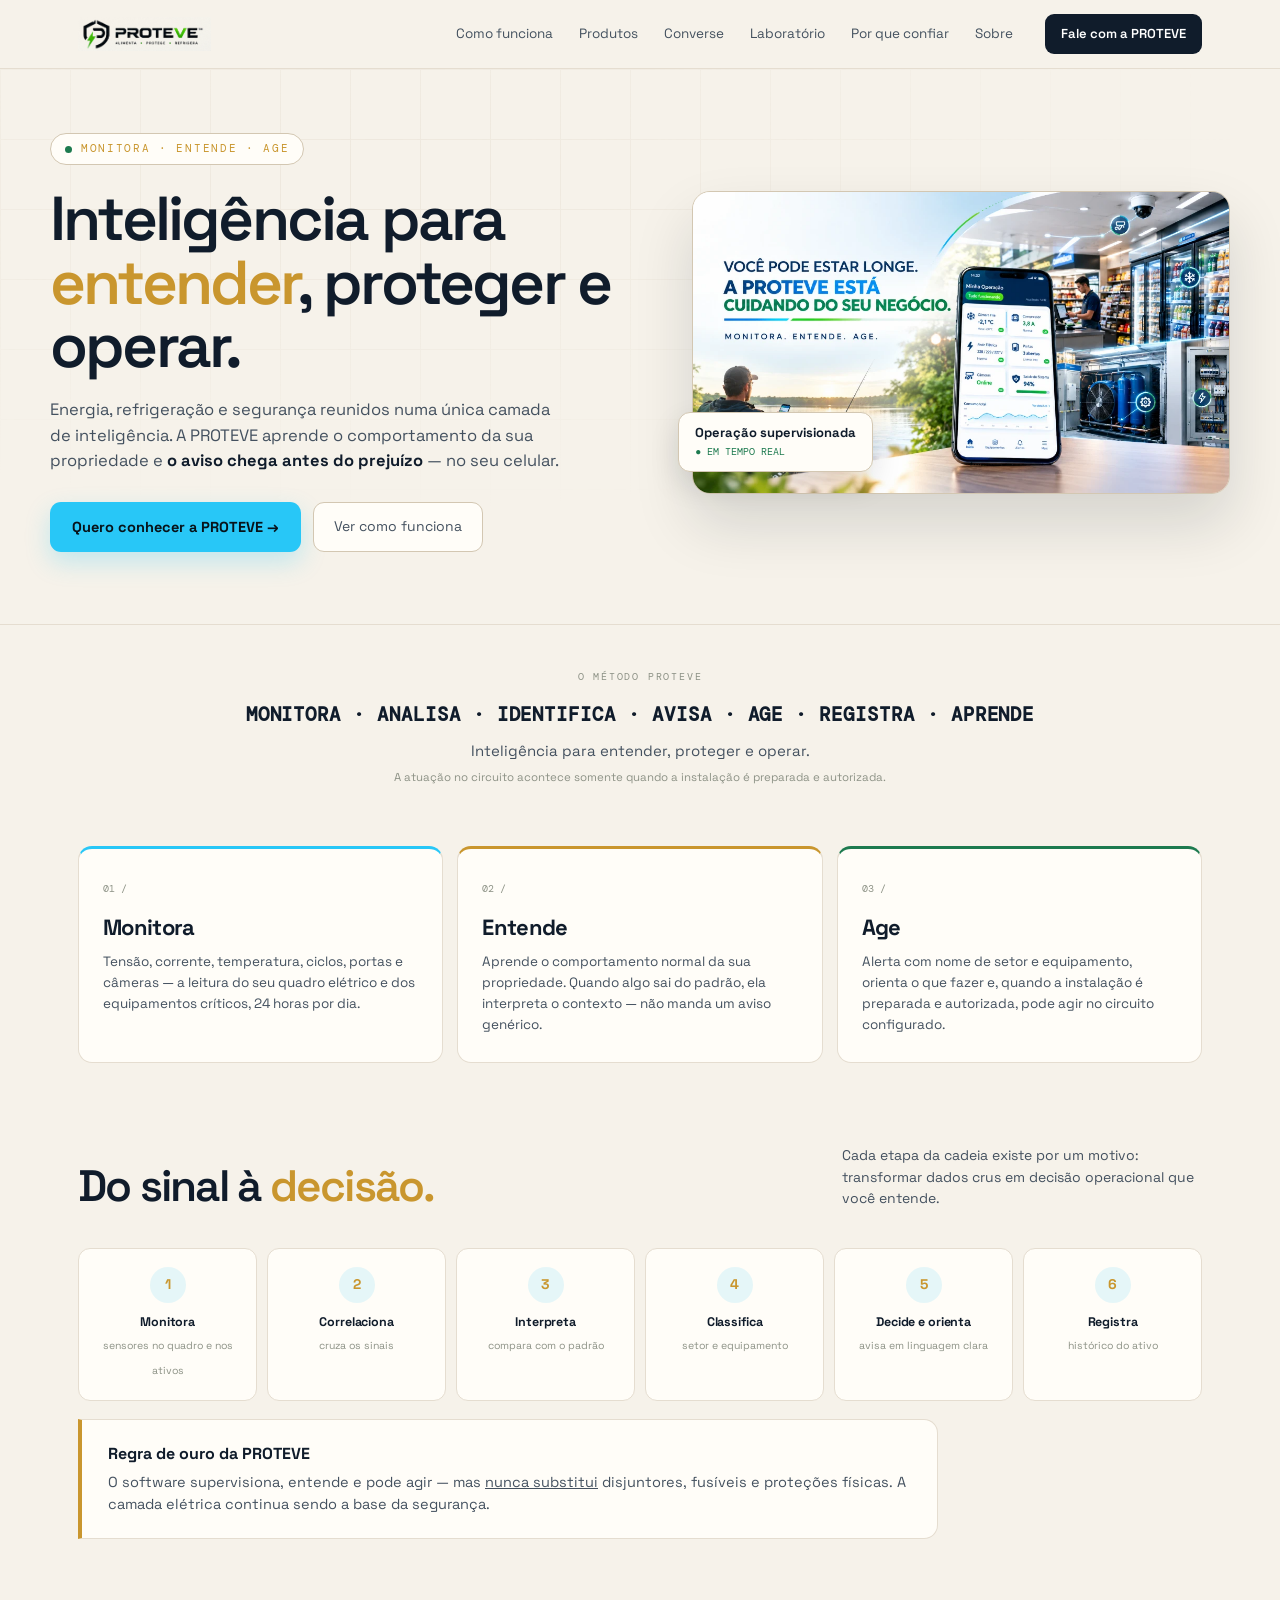
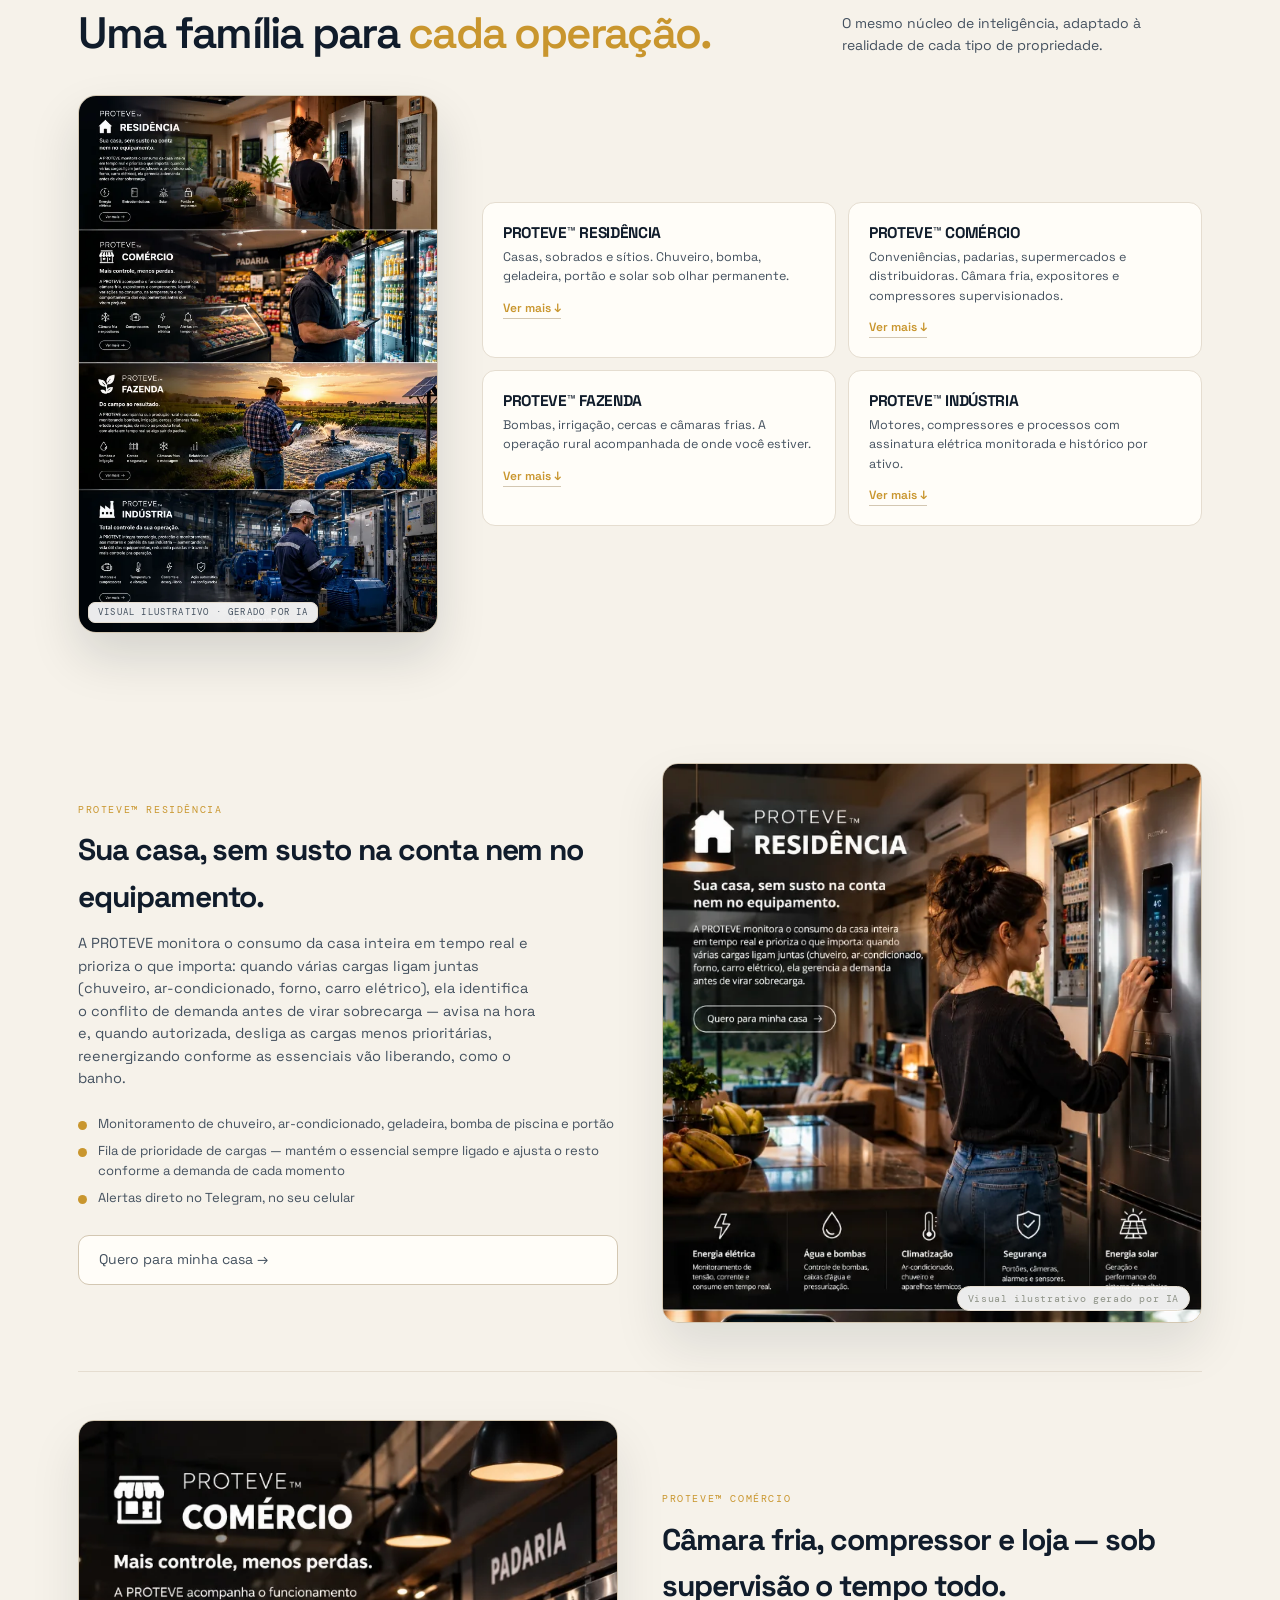
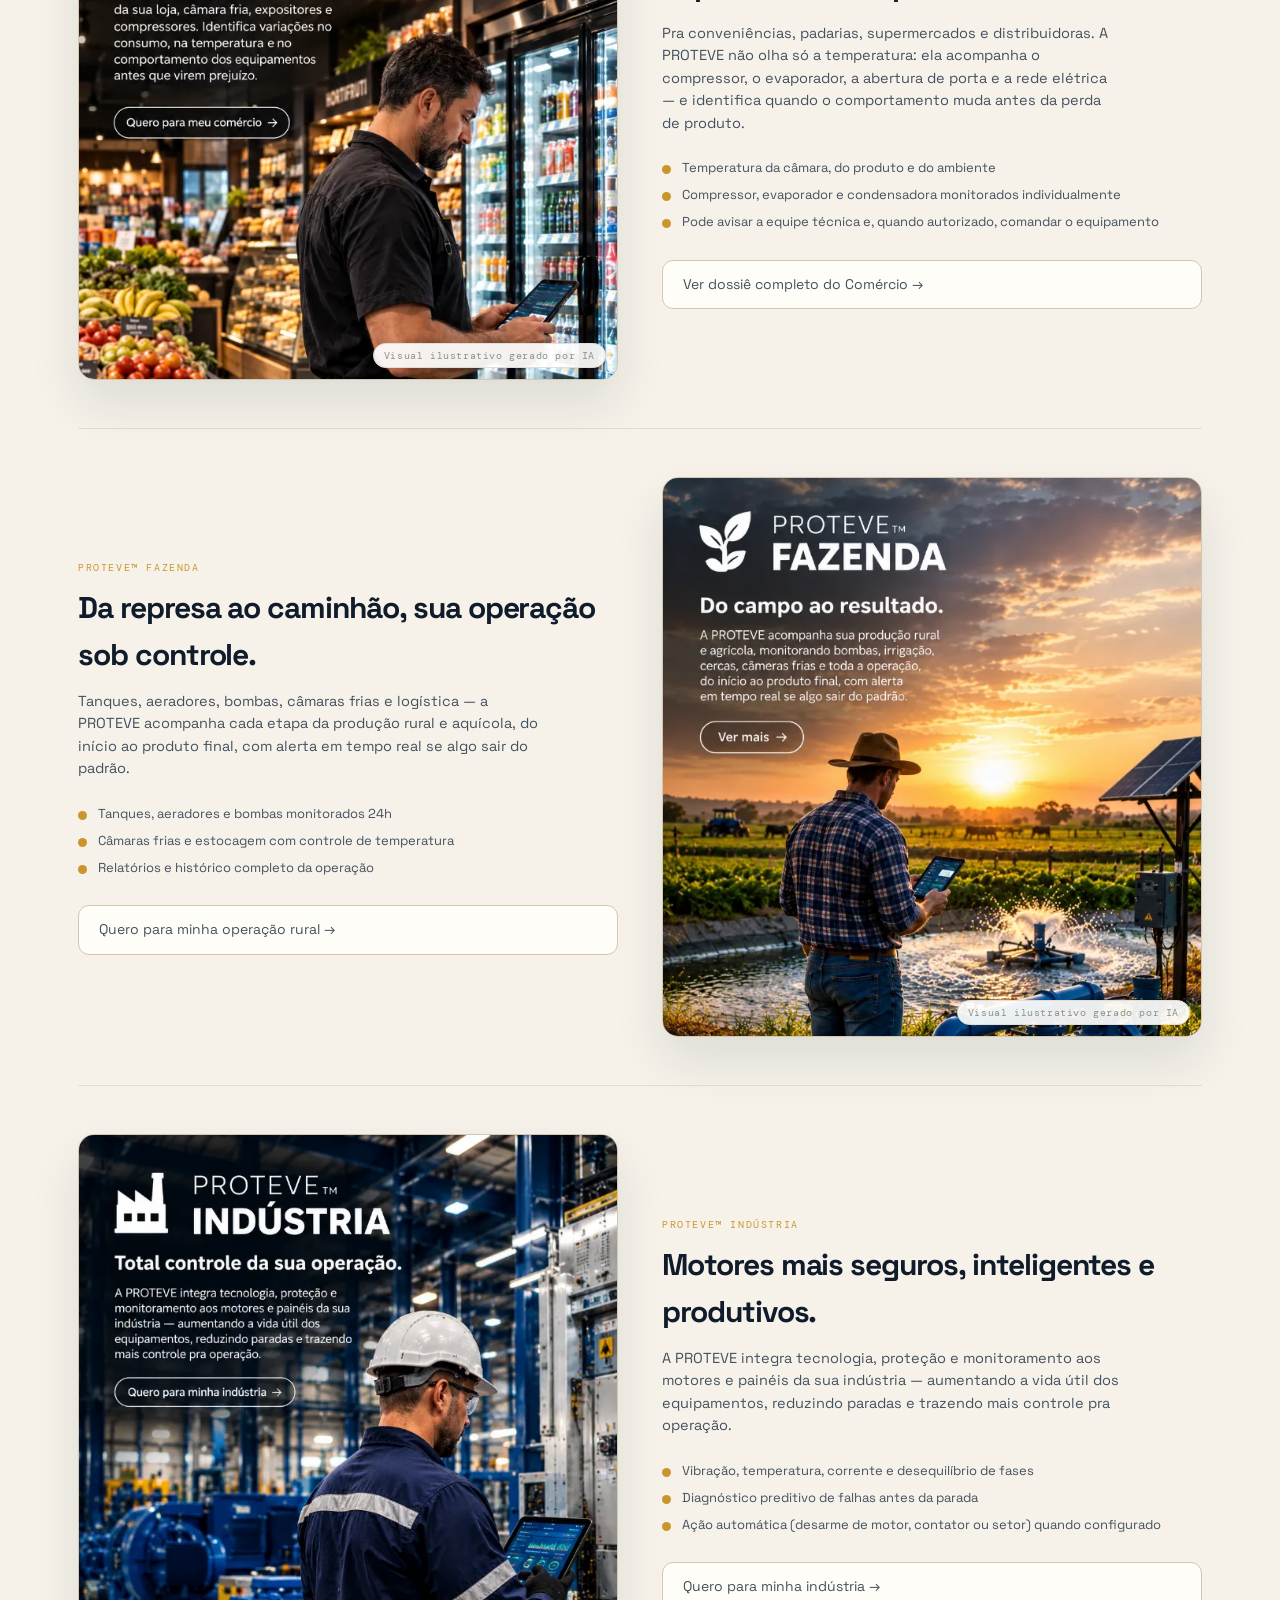
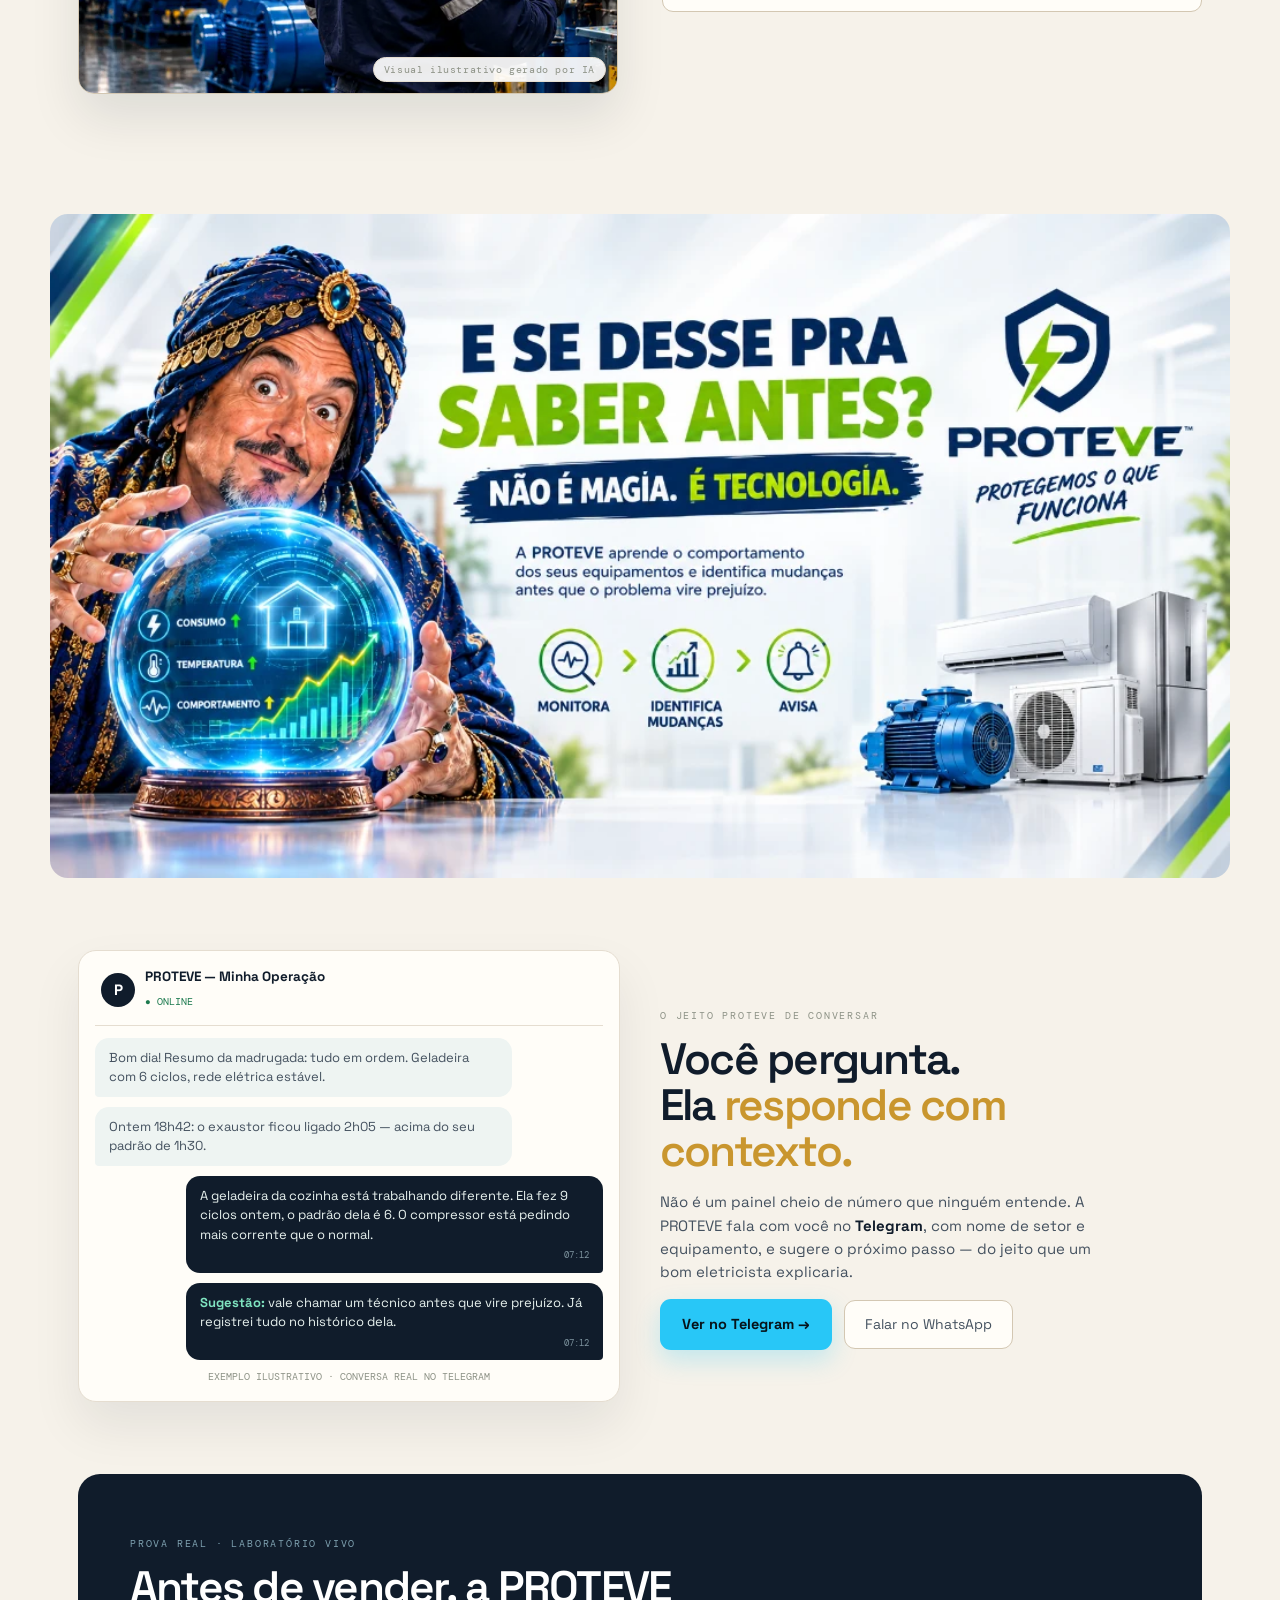
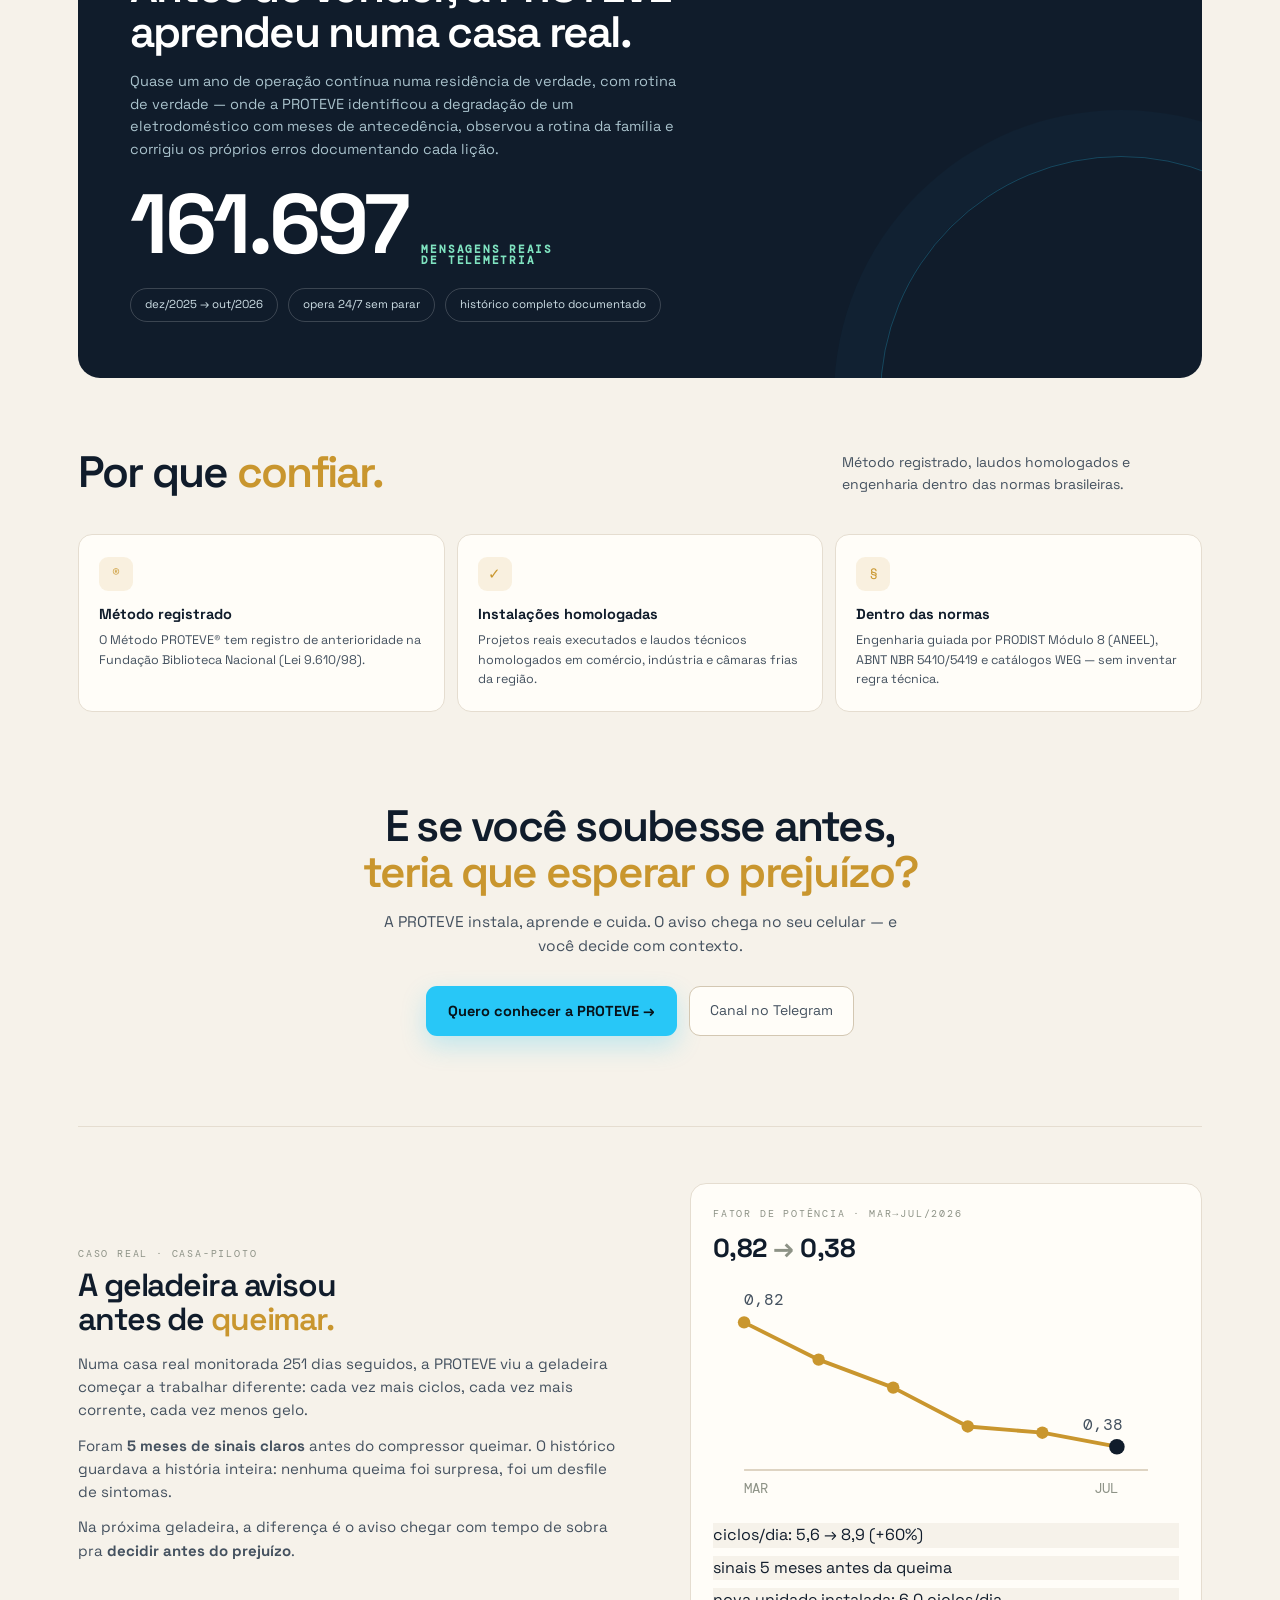
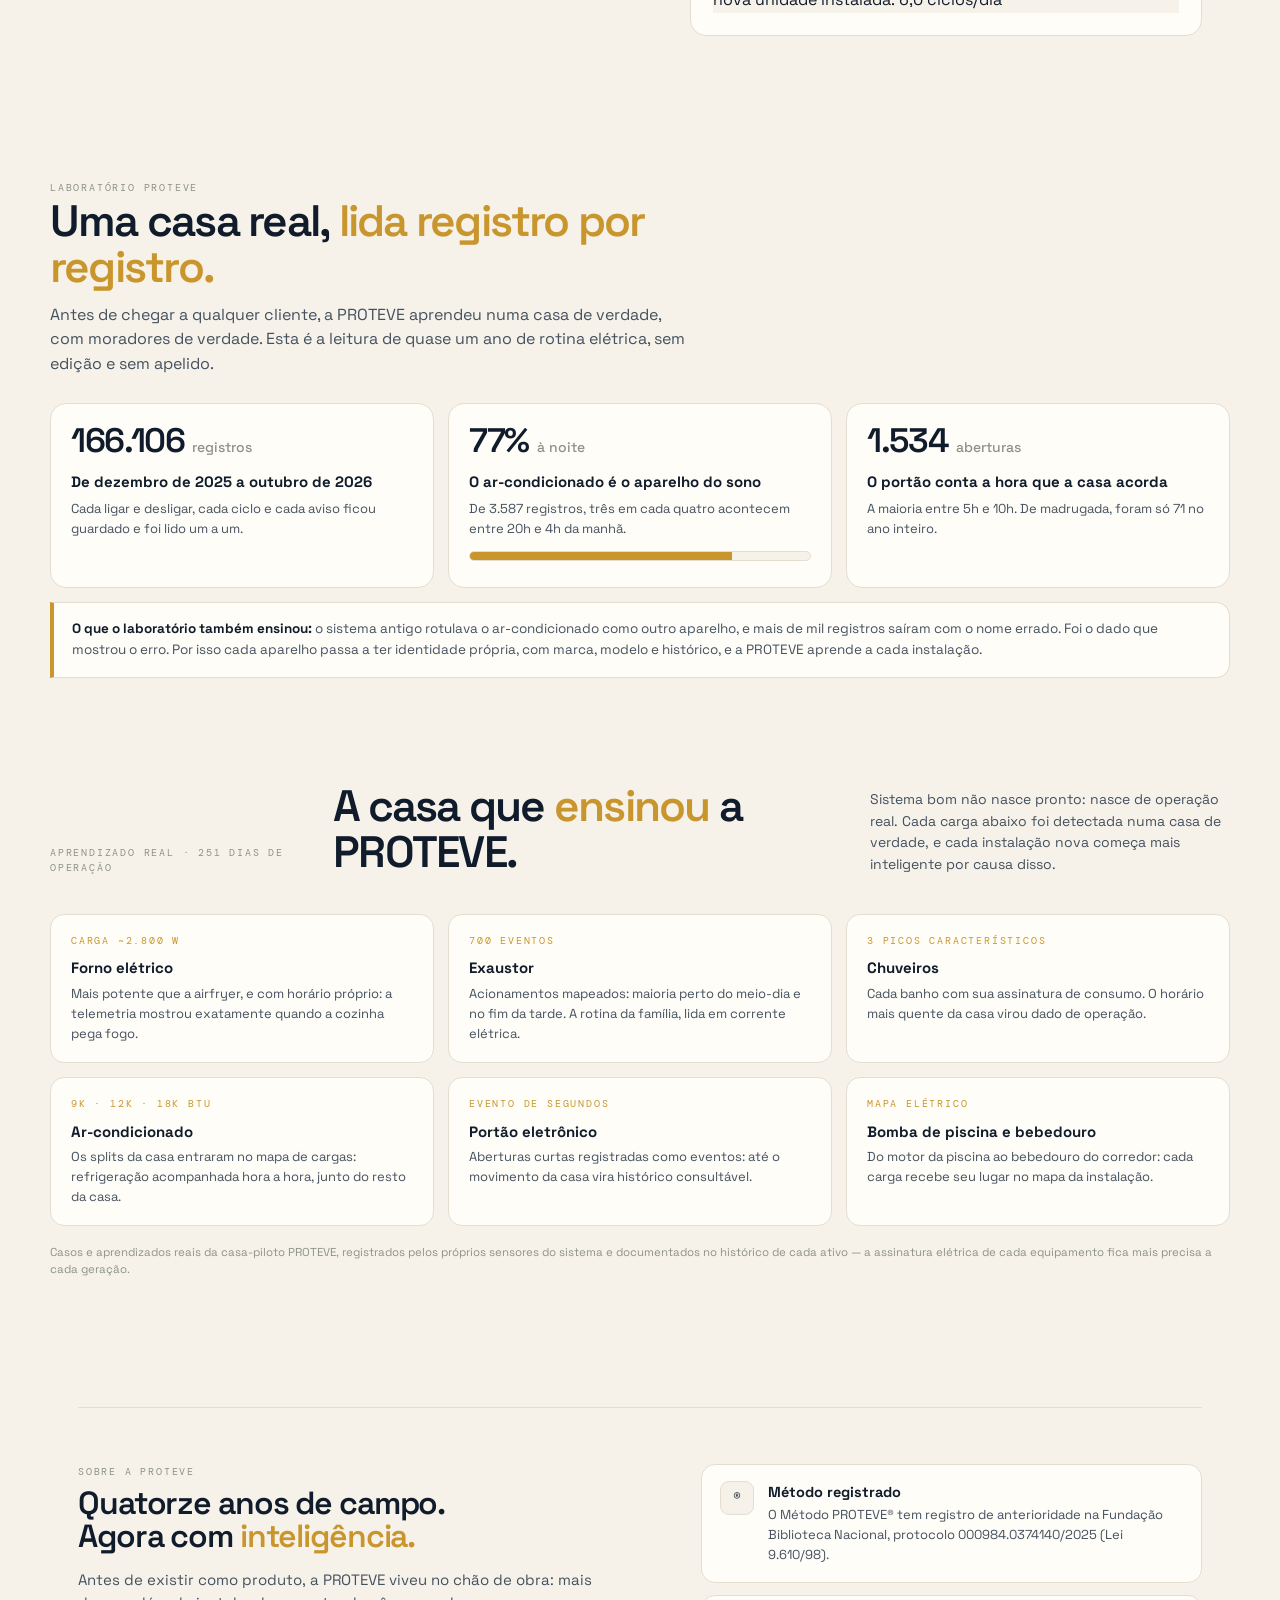
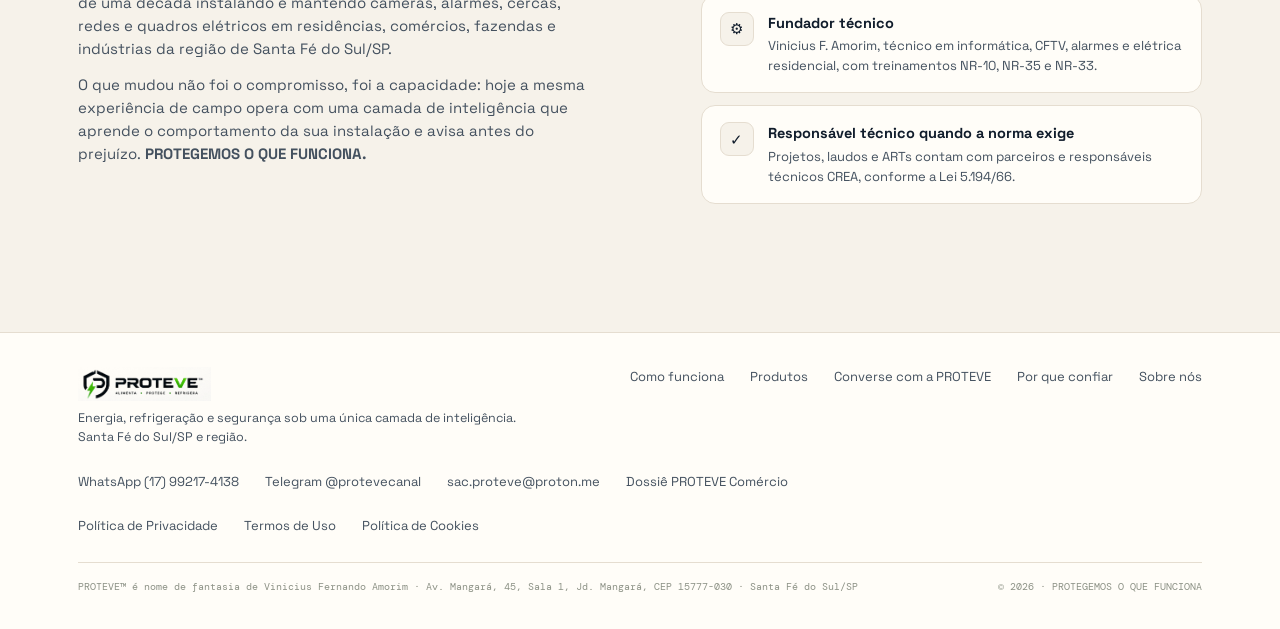
==== commit bd3e466f: "Paleta premium visionaria: marfim porcelana, navy profundo, bronze como cor de marca (continua claro" ====
--- a/index.html
+++ b/index.html
@@ -53,9 +53,9 @@
 <style>
 @import url('https://fonts.googleapis.com/css2?family=Space+Grotesk:wght@400;500;600;700&family=DM+Mono:wght@400;500&display=swap');
 :root{
---paper:#f7f9f8;--card:#ffffff;--line:#dfe7e4;--line2:#c9d6d1;
---ink:#0e1b24;--ink2:#43565f;--ink3:#84958f;
---blue:#28c7f7;--navy:#0e1b24;--amber:#f5ad45;--green:#1d7a4f;--cyan-deep:#0f8fb8;
+--paper:#f6f2ea;--card:#fffdf8;--line:#e5ddd0;--line2:#d3c7b2;
+--ink:#101c2b;--ink2:#44515f;--ink3:#8d9286;
+--blue:#28c7f7;--navy:#101c2b;--amber:#c9962e;--green:#1d7a4f;--cyan-deep:#0d6e8f;
 --mono:'DM Mono',monospace;
 --max:1180px;
 }
@@ -68,7 +68,7 @@
 .label{font-family:var(--mono);font-size:10px;letter-spacing:.18em;text-transform:uppercase;color:var(--ink3)}
 
 /* ===== header ===== */
-header{position:sticky;top:0;z-index:50;background:rgba(247,249,248,.92);backdrop-filter:blur(10px);border-bottom:1px solid var(--line)}
+header{position:sticky;top:0;z-index:50;background:rgba(246,242,234,.92);backdrop-filter:blur(10px);border-bottom:1px solid var(--line)}
 .bar{display:flex;align-items:center;gap:32px;height:68px}
 .logo{display:flex;align-items:center}
 .logo-img{height:34px;display:block}
@@ -79,13 +79,13 @@
 .wa-btn:hover{background:#1c2b36}
 .burger{display:none;margin-left:auto;background:none;border:0;color:var(--ink);font-size:22px;cursor:pointer}
 .mnav{display:none;border-top:1px solid var(--line);background:var(--card);padding:14px 28px 18px;flex-direction:column;gap:12px;font-size:15px}
-.mnav a.on{color:var(--cyan-deep);font-weight:600}
+.mnav a.on{color:var(--bronze,#c9962e);font-weight:600}
 
 
 /* ===== fases ===== */
 .fases-strip{padding:38px 0 8px;text-align:center}
 .fases-line{font-family:var(--mono);font-weight:600;font-size:clamp(12.5px,1.9vw,19px);letter-spacing:.05em;color:var(--ink);margin:12px 0 10px}
-.fases-line em{font-style:normal;color:var(--cyan-deep)}
+.fases-line em{font-style:normal;color:var(--bronze,#c9962e)}
 .fases-tag{font-size:15px;color:var(--ink2);margin:0 0 6px}
 .fases-tag small{display:block;font-size:11.5px;color:var(--ink3);margin-top:6px}
 
@@ -93,11 +93,11 @@
 .hero{position:relative;overflow:hidden;border-bottom:1px solid var(--line)}
 .hero-grid-bg{position:absolute;inset:0;opacity:.5;background-image:linear-gradient(var(--line) 1px,transparent 1px),linear-gradient(90deg,var(--line) 1px,transparent 1px);background-size:70px 70px;mask-image:radial-gradient(ellipse 90% 80% at 30% 20%,black,transparent 75%)}
 .hero-in{position:relative;display:grid;grid-template-columns:1.05fr .95fr;gap:48px;padding:64px 0 72px;align-items:center}
-.kicker{display:inline-flex;align-items:center;gap:9px;font-family:var(--mono);font-size:10.5px;letter-spacing:.16em;color:var(--cyan-deep);border:1px solid var(--line2);border-radius:999px;padding:7px 14px;background:var(--card);margin-bottom:22px}
+.kicker{display:inline-flex;align-items:center;gap:9px;font-family:var(--mono);font-size:10.5px;letter-spacing:.16em;color:var(--bronze,#c9962e);border:1px solid var(--line2);border-radius:999px;padding:7px 14px;background:var(--card);margin-bottom:22px}
 .kicker .dot{width:7px;height:7px;border-radius:50%;background:var(--green);animation:pulse 2.2s infinite}
 @keyframes pulse{0%,100%{box-shadow:0 0 0 0 rgba(29,122,79,.35)}50%{box-shadow:0 0 0 7px rgba(29,122,79,0)}}
 h1{font-size:clamp(38px,5.2vw,62px);font-weight:600;letter-spacing:-.045em;line-height:1.02;margin-bottom:20px}
-h1 em{font-style:normal;color:var(--cyan-deep)}
+h1 em{font-style:normal;color:var(--bronze,#c9962e)}
 .hero-sub{font-size:16.5px;color:var(--ink2);max-width:520px;margin-bottom:28px}
 .hero-sub b{color:var(--ink)}
 .ctas{display:flex;gap:12px;flex-wrap:wrap;align-items:center}
@@ -124,13 +124,13 @@
 section{padding:72px 0}
 .shead{display:flex;align-items:flex-end;justify-content:space-between;gap:24px;margin-bottom:38px}
 h2{font-size:clamp(30px,3.6vw,44px);font-weight:600;letter-spacing:-.04em;line-height:1.04}
-h2 span{color:var(--ink3)}
+h2 span{color:var(--bronze,#c9962e)}
 .shead p{max-width:360px;font-size:14px;color:var(--ink2)}
 
 /* pipeline */
 .pipe{display:grid;grid-template-columns:repeat(6,1fr);gap:10px}
 .pstep{background:var(--card);border:1px solid var(--line);border-radius:12px;padding:18px 14px;text-align:center;position:relative}
-.pstep .c{width:36px;height:36px;border-radius:50%;display:grid;place-items:center;margin:0 auto 10px;background:rgba(40,199,247,.12);color:var(--cyan-deep);font-weight:700;font-size:14px}
+.pstep .c{width:36px;height:36px;border-radius:50%;display:grid;place-items:center;margin:0 auto 10px;background:rgba(40,199,247,.12);color:var(--bronze,#c9962e);font-weight:700;font-size:14px}
 .pstep b{font-size:12.5px;display:block;letter-spacing:-.01em}
 .pstep i{font-style:normal;font-size:10.5px;color:var(--ink3)}
 
@@ -138,7 +138,7 @@
 .prods{display:grid;grid-template-columns:repeat(4,1fr);gap:12px}
 .pr{background:var(--card);border:1px solid var(--line);border-radius:14px;padding:24px 20px;transition:transform .18s ease,box-shadow .18s ease}
 .pr:hover{transform:translateY(-5px);box-shadow:0 22px 40px rgba(14,27,36,.09)}
-.pr .tag{font-family:var(--mono);font-size:9.5px;letter-spacing:.15em;color:var(--cyan-deep)}
+.pr .tag{font-family:var(--mono);font-size:9.5px;letter-spacing:.15em;color:var(--bronze,#c9962e)}
 .pr h3{font-size:19px;letter-spacing:-.03em;margin:8px 0 8px}
 .pr p{font-size:12.5px;color:var(--ink2);margin-bottom:14px}
 .pr .lnk{font-size:12px;font-weight:600;color:var(--ink);border-bottom:1px solid var(--line2);padding-bottom:2px}
@@ -176,7 +176,7 @@
 /* trust */
 .trust{display:grid;grid-template-columns:repeat(3,1fr);gap:12px}
 .tr{background:var(--card);border:1px solid var(--line);border-radius:14px;padding:22px 20px}
-.tr .ic{width:34px;height:34px;border-radius:9px;background:rgba(40,199,247,.1);color:var(--cyan-deep);display:grid;place-items:center;font-size:15px;margin-bottom:12px}
+.tr .ic{width:34px;height:34px;border-radius:9px;background:rgba(201,150,46,.12);color:var(--bronze,#c9962e);display:grid;place-items:center;font-size:15px;margin-bottom:12px}
 .tr b{font-size:14.5px;display:block;margin-bottom:6px}
 .tr p{font-size:12.5px;color:var(--ink2)}
 
@@ -232,12 +232,12 @@
 .dimg img{width:100%;border-radius:16px;border:1px solid var(--line2);box-shadow:0 24px 50px rgba(14,27,36,.1);display:block}
 .dimg.two{display:grid;grid-template-columns:1fr 1fr;gap:10px}
 .dimg.two img{height:100%;object-fit:cover}
-.dcopy .tag{font-family:var(--mono);font-size:10px;letter-spacing:.16em;color:var(--cyan-deep)}
+.dcopy .tag{font-family:var(--mono);font-size:10px;letter-spacing:.16em;color:var(--bronze,#c9962e)}
 .dcopy h3{font-size:30px;letter-spacing:-.035em;margin:10px 0 12px}
 .dcopy p{font-size:14.5px;color:var(--ink2);margin-bottom:10px;max-width:460px}
 .dcopy ul{margin:14px 0 20px;padding:0;list-style:none}
 .dcopy li{font-size:13px;color:var(--ink2);padding-left:20px;position:relative;margin-bottom:7px}
-.dcopy li:before{content:'';position:absolute;left:0;top:7px;width:9px;height:9px;border-radius:50%;background:var(--cyan-deep)}
+.dcopy li:before{content:'';position:absolute;left:0;top:7px;width:9px;height:9px;border-radius:50%;background:var(--bronze,#c9962e)}
 
 
 /* ajuste de espacamento: foto e texto na mesma altura, sem vazio */
@@ -259,7 +259,7 @@
 .labc h3{font-size:15px;margin:12px 0 6px}
 .labc p{font-size:13px;color:var(--ink2);margin:0}
 .labbar{display:flex;height:10px;border-radius:99px;overflow:hidden;background:var(--paper);border:1px solid var(--line);margin:12px 0 6px}
-.labbar i{display:block;background:var(--cyan-deep)}
+.labbar i{display:block;background:var(--bronze,#c9962e)}
 .labtruth{margin-top:14px;background:var(--card);border:1px solid var(--line);border-left:4px solid var(--amber);border-radius:0 14px 14px 0;padding:16px 18px;font-size:13.5px;color:var(--ink2)}
 .labtruth b{color:var(--ink)}
 @media (max-width:960px){.labgrid{grid-template-columns:1fr}}
@@ -302,7 +302,7 @@
 .ens{padding:14px 0 56px}
 .ensgrid{display:grid;grid-template-columns:repeat(3,1fr);gap:14px;margin-top:22px}
 .enst{background:var(--card);border:1px solid var(--line);border-radius:14px;padding:18px 20px}
-.enst .label{display:block;margin-bottom:8px;color:var(--cyan-deep)}
+.enst .label{display:block;margin-bottom:8px;color:var(--bronze,#c9962e)}
 .enst b{font-size:15px;display:block;margin-bottom:4px}
 .enst p{font-size:13px;color:var(--ink2);margin:0}
 @media (max-width:960px){.caso{grid-template-columns:1fr;gap:26px;padding:40px 0}.ensgrid{grid-template-columns:1fr}}
@@ -317,7 +317,7 @@
 .prn:hover{transform:translateY(-3px);box-shadow:0 14px 34px rgba(14,27,36,.09)}
 .prn b{display:block;font-size:15.5px;letter-spacing:-.02em;margin-bottom:3px}
 .prn p{font-size:12.5px;color:var(--ink2);margin-bottom:8px}
-.prn .lnk{font-size:12px;font-weight:600;color:var(--cyan-deep);border-bottom:1px solid var(--line2);padding-bottom:2px}
+.prn .lnk{font-size:12px;font-weight:600;color:var(--bronze,#c9962e);border-bottom:1px solid var(--line2);padding-bottom:2px}
 @media (max-width:960px){.prodintro{grid-template-columns:1fr;gap:24px}.prodnav{grid-template-columns:1fr}}
 /* ficha de nicho alta */
 .dimg.tall img{aspect-ratio:2/3;object-fit:cover;object-position:top}
@@ -521,7 +521,7 @@
     </div>
     <div class="chatcopy ">
       <span class="label">O jeito PROTEVE de conversar</span>
-      <h2 style="margin:10px 0 16px">Você pergunta.<br>Ela <span style="color:var(--cyan-deep)">responde com contexto.</span></h2>
+      <h2 style="margin:10px 0 16px">Você pergunta.<br>Ela <span style="color:var(--bronze,#c9962e)">responde com contexto.</span></h2>
       <p>Não é um painel cheio de número que ninguém entende. A PROTEVE fala com você no <b>Telegram</b>, com nome de setor e equipamento, e sugere o próximo passo — do jeito que um bom eletricista explicaria.</p>
       <div class="ctas">
         <a class="btn-p" href="https://t.me/protevecanal" target="_blank" rel="noopener">Ver no Telegram →</a>
@@ -566,7 +566,7 @@
 <!-- CTA FINAL -->
 <section class="final" style="padding-top:20px">
   <div class="wrap">
-    <h2>E se você soubesse antes,<br><span style="color:var(--cyan-deep)">teria que esperar o prejuízo?</span></h2>
+    <h2>E se você soubesse antes,<br><span style="color:var(--bronze,#c9962e)">teria que esperar o prejuízo?</span></h2>
     <p>A PROTEVE instala, aprende e cuida. O aviso chega no seu celular — e você decide com contexto.</p>
     <div class="ctas ">
       <a class="btn-p" href="https://wa.me/5517992174138?text=Quero%20conhecer%20a%20PROTEVE" target="_blank" rel="noopener">Quero conhecer a PROTEVE →</a>
@@ -583,7 +583,7 @@
     <div class="caso">
       <div class="casocopy">
         <span class="label">CASO REAL · CASA-PILOTO</span>
-        <h2>A geladeira avisou<br>antes de <span style="color:var(--cyan-deep)">queimar.</span></h2>
+        <h2>A geladeira avisou<br>antes de <span style="color:var(--bronze,#c9962e)">queimar.</span></h2>
         <p>Numa casa real monitorada 251 dias seguidos, a PROTEVE viu a geladeira começar a trabalhar diferente: cada vez mais ciclos, cada vez mais corrente, cada vez menos gelo.</p>
         <p>Foram <b>5 meses de sinais claros</b> antes do compressor queimar. O histórico guardava a história inteira: nenhuma queima foi surpresa, foi um desfile de sintomas.</p>
         <p>Na próxima geladeira, a diferença é o aviso chegar com tempo de sobra pra <b>decidir antes do prejuízo</b>.</p>
@@ -593,12 +593,12 @@
         <div class="fpbig">0,82 <span style="color:var(--ink3)">→</span> 0,38</div>
         <svg viewBox="0 0 300 150" width="100%" height="auto" role="img" aria-label="Queda do fator de potência da geladeira de março a julho de 2026">
           <line x1="20" y1="130" x2="280" y2="130" stroke="var(--line2)" stroke-width="1"/>
-          <polyline points="20,35 68,59 116,77 164,102 212,106 260,115" fill="none" stroke="var(--cyan-deep)" stroke-width="2.5" stroke-linejoin="round"/>
-          <circle cx="20" cy="35" r="4" fill="var(--cyan-deep)"/>
-          <circle cx="68" cy="59" r="4" fill="var(--cyan-deep)"/>
-          <circle cx="116" cy="77" r="4" fill="var(--cyan-deep)"/>
-          <circle cx="164" cy="102" r="4" fill="var(--cyan-deep)"/>
-          <circle cx="212" cy="106" r="4" fill="var(--cyan-deep)"/>
+          <polyline points="20,35 68,59 116,77 164,102 212,106 260,115" fill="none" stroke="var(--bronze,#c9962e)" stroke-width="2.5" stroke-linejoin="round"/>
+          <circle cx="20" cy="35" r="4" fill="var(--bronze,#c9962e)"/>
+          <circle cx="68" cy="59" r="4" fill="var(--bronze,#c9962e)"/>
+          <circle cx="116" cy="77" r="4" fill="var(--bronze,#c9962e)"/>
+          <circle cx="164" cy="102" r="4" fill="var(--bronze,#c9962e)"/>
+          <circle cx="212" cy="106" r="4" fill="var(--bronze,#c9962e)"/>
           <circle cx="260" cy="115" r="5" fill="var(--navy)"/>
           <text x="20" y="24" font-size="10" fill="var(--ink2)" font-family="DM Mono,monospace">0,82</text>
           <text x="238" y="104" font-size="10" fill="var(--ink2)" font-family="DM Mono,monospace">0,38</text>
@@ -674,7 +674,7 @@
     <div class="sobre">
       <div class="sobcopy">
         <span class="label">SOBRE A PROTEVE</span>
-        <h2>Quatorze anos de campo.<br>Agora com <span style="color:var(--cyan-deep)">inteligência.</span></h2>
+        <h2>Quatorze anos de campo.<br>Agora com <span style="color:var(--bronze,#c9962e)">inteligência.</span></h2>
         <p>Antes de existir como produto, a PROTEVE viveu no chão de obra: mais de uma década instalando e mantendo câmeras, alarmes, cercas, redes e quadros elétricos em residências, comércios, fazendas e indústrias da região de Santa Fé do Sul/SP.</p>
         <p>O que mudou não foi o compromisso, foi a capacidade: hoje a mesma experiência de campo opera com uma camada de inteligência que aprende o comportamento da sua instalação e avisa antes do prejuízo. <b>PROTEGEMOS O QUE FUNCIONA.</b></p>
       </div>
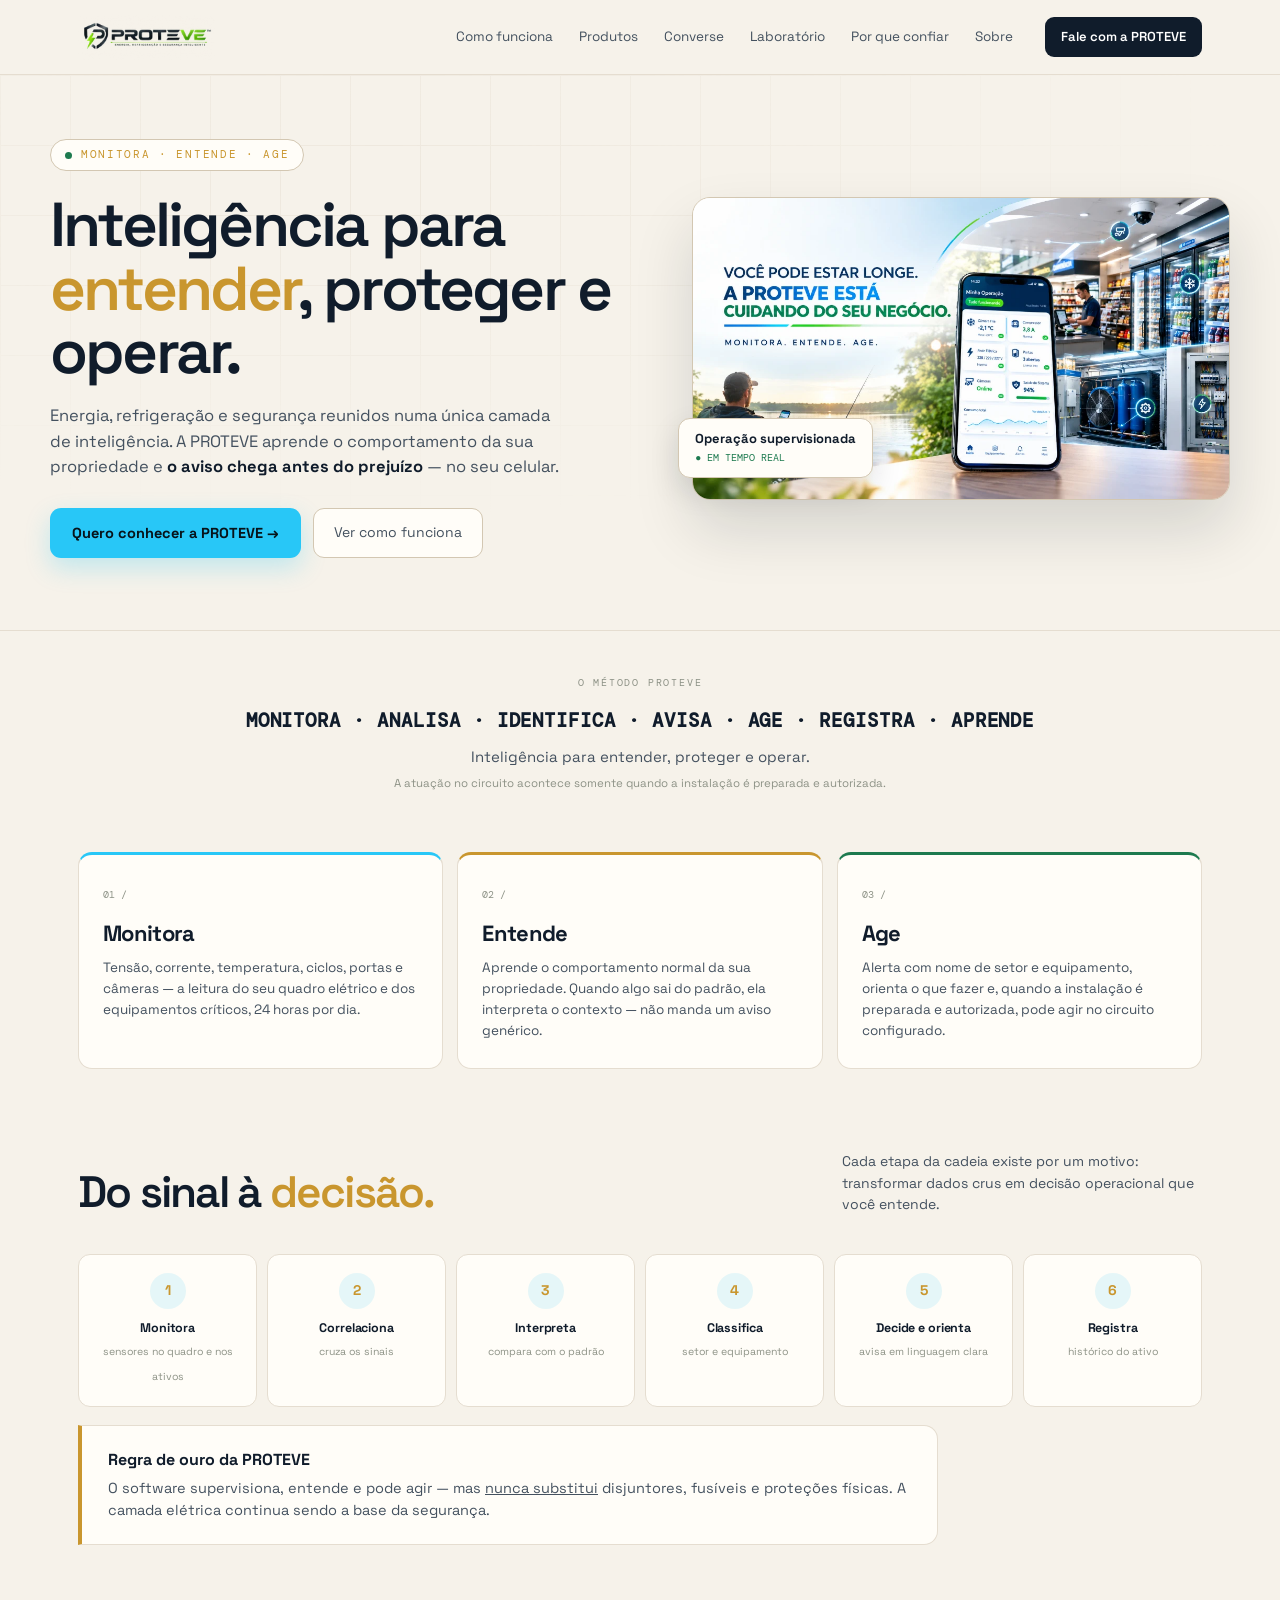
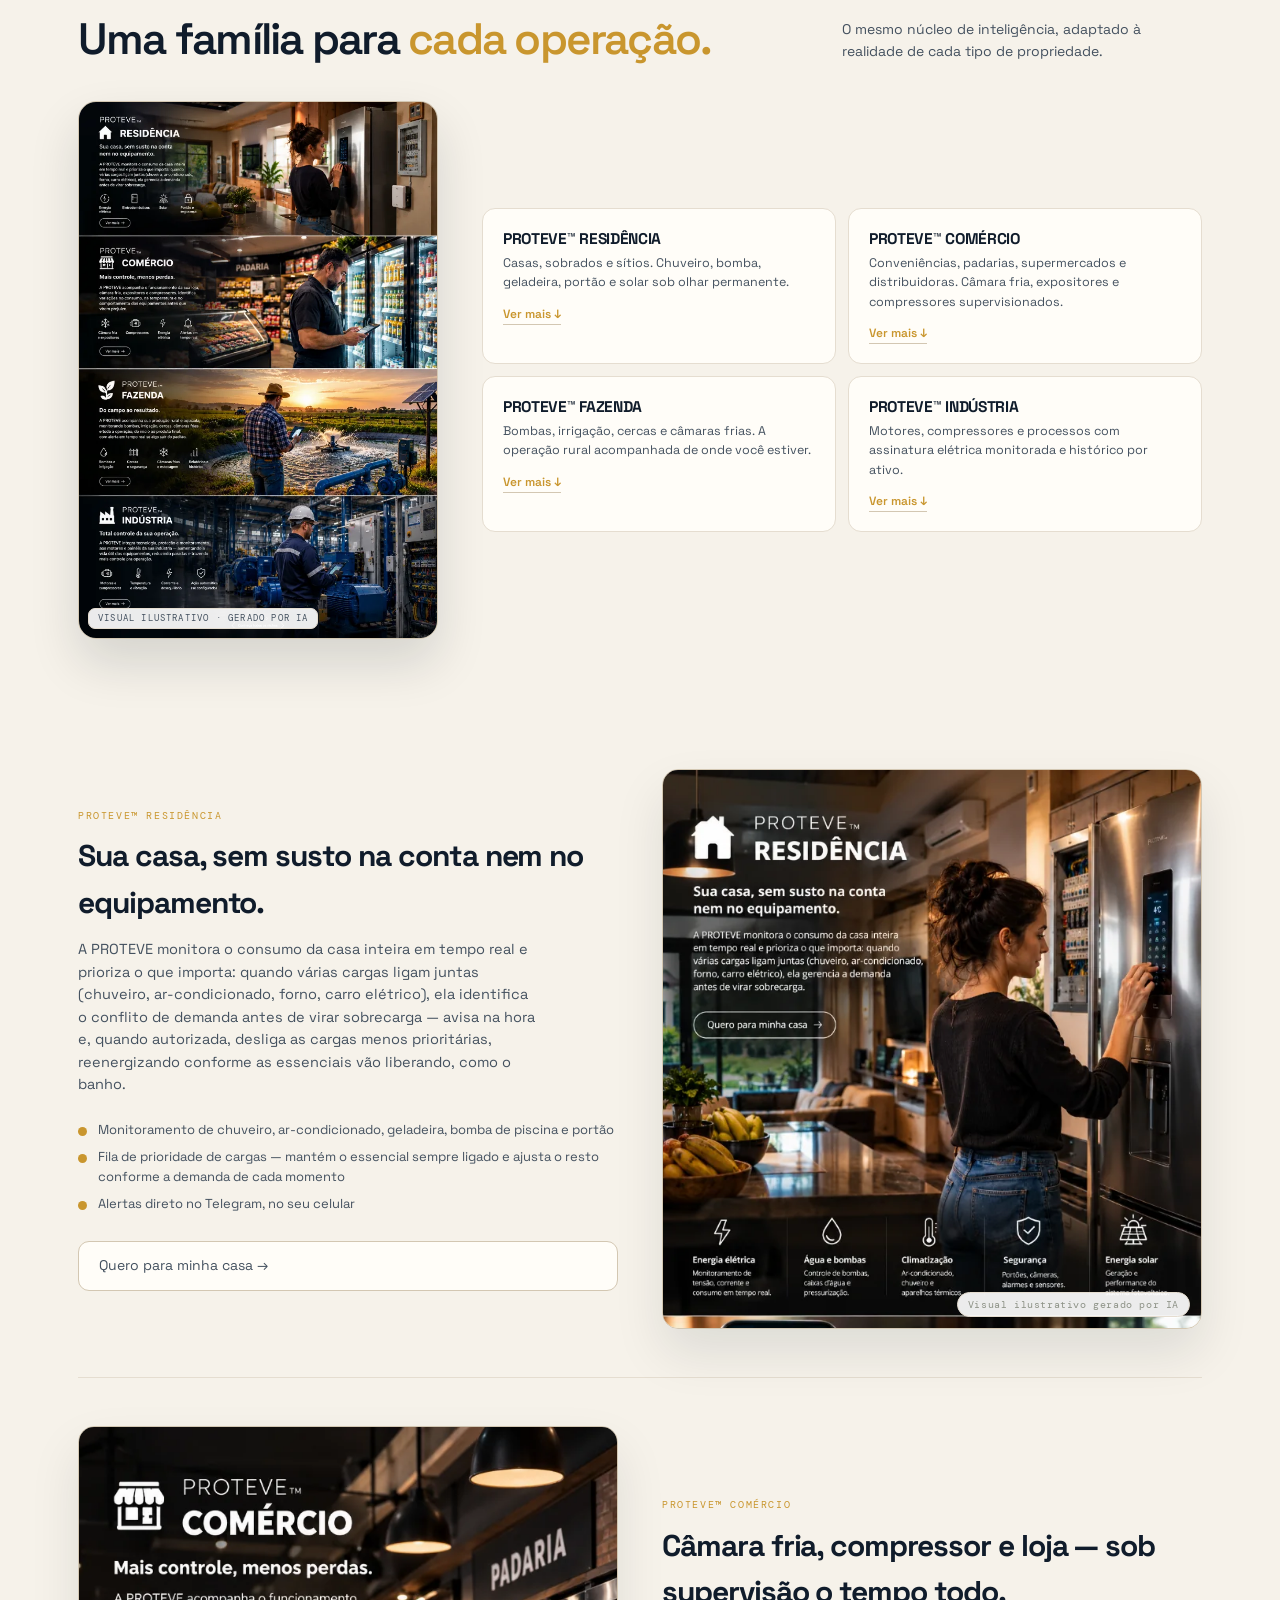
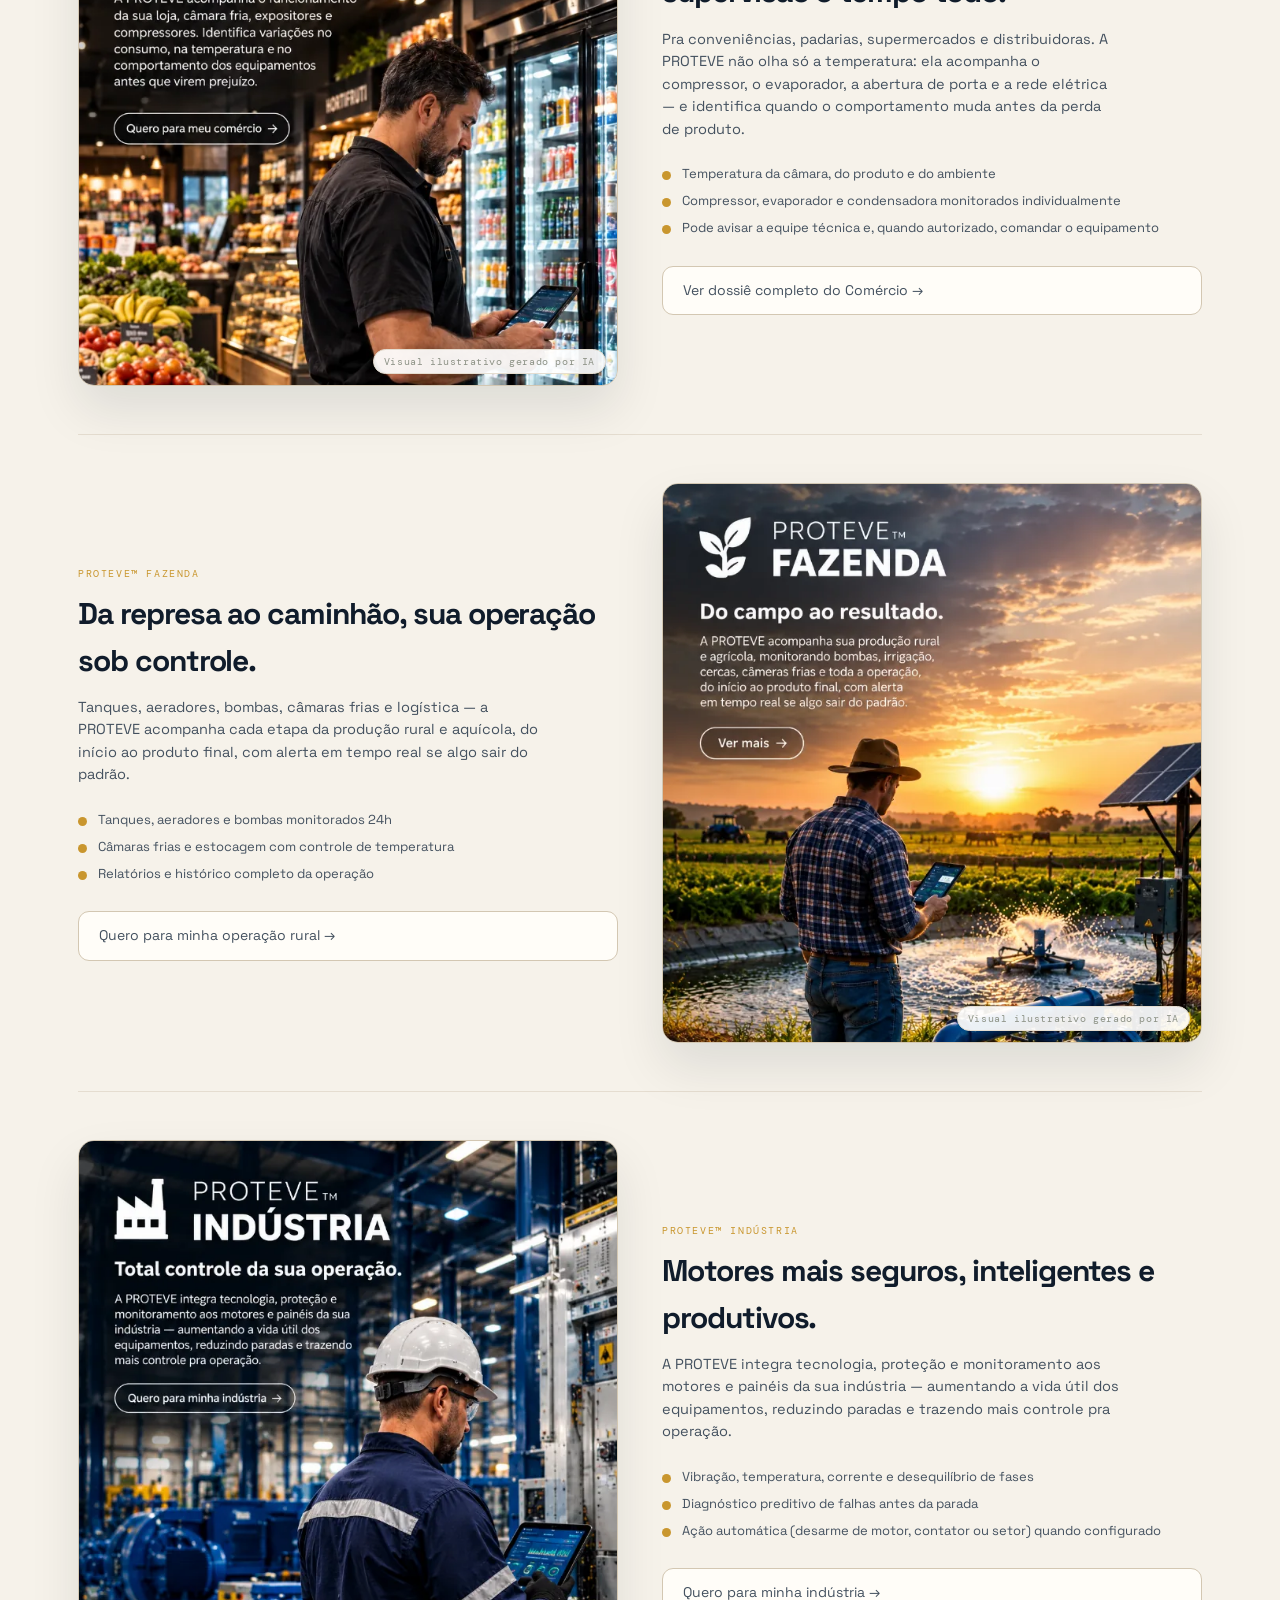
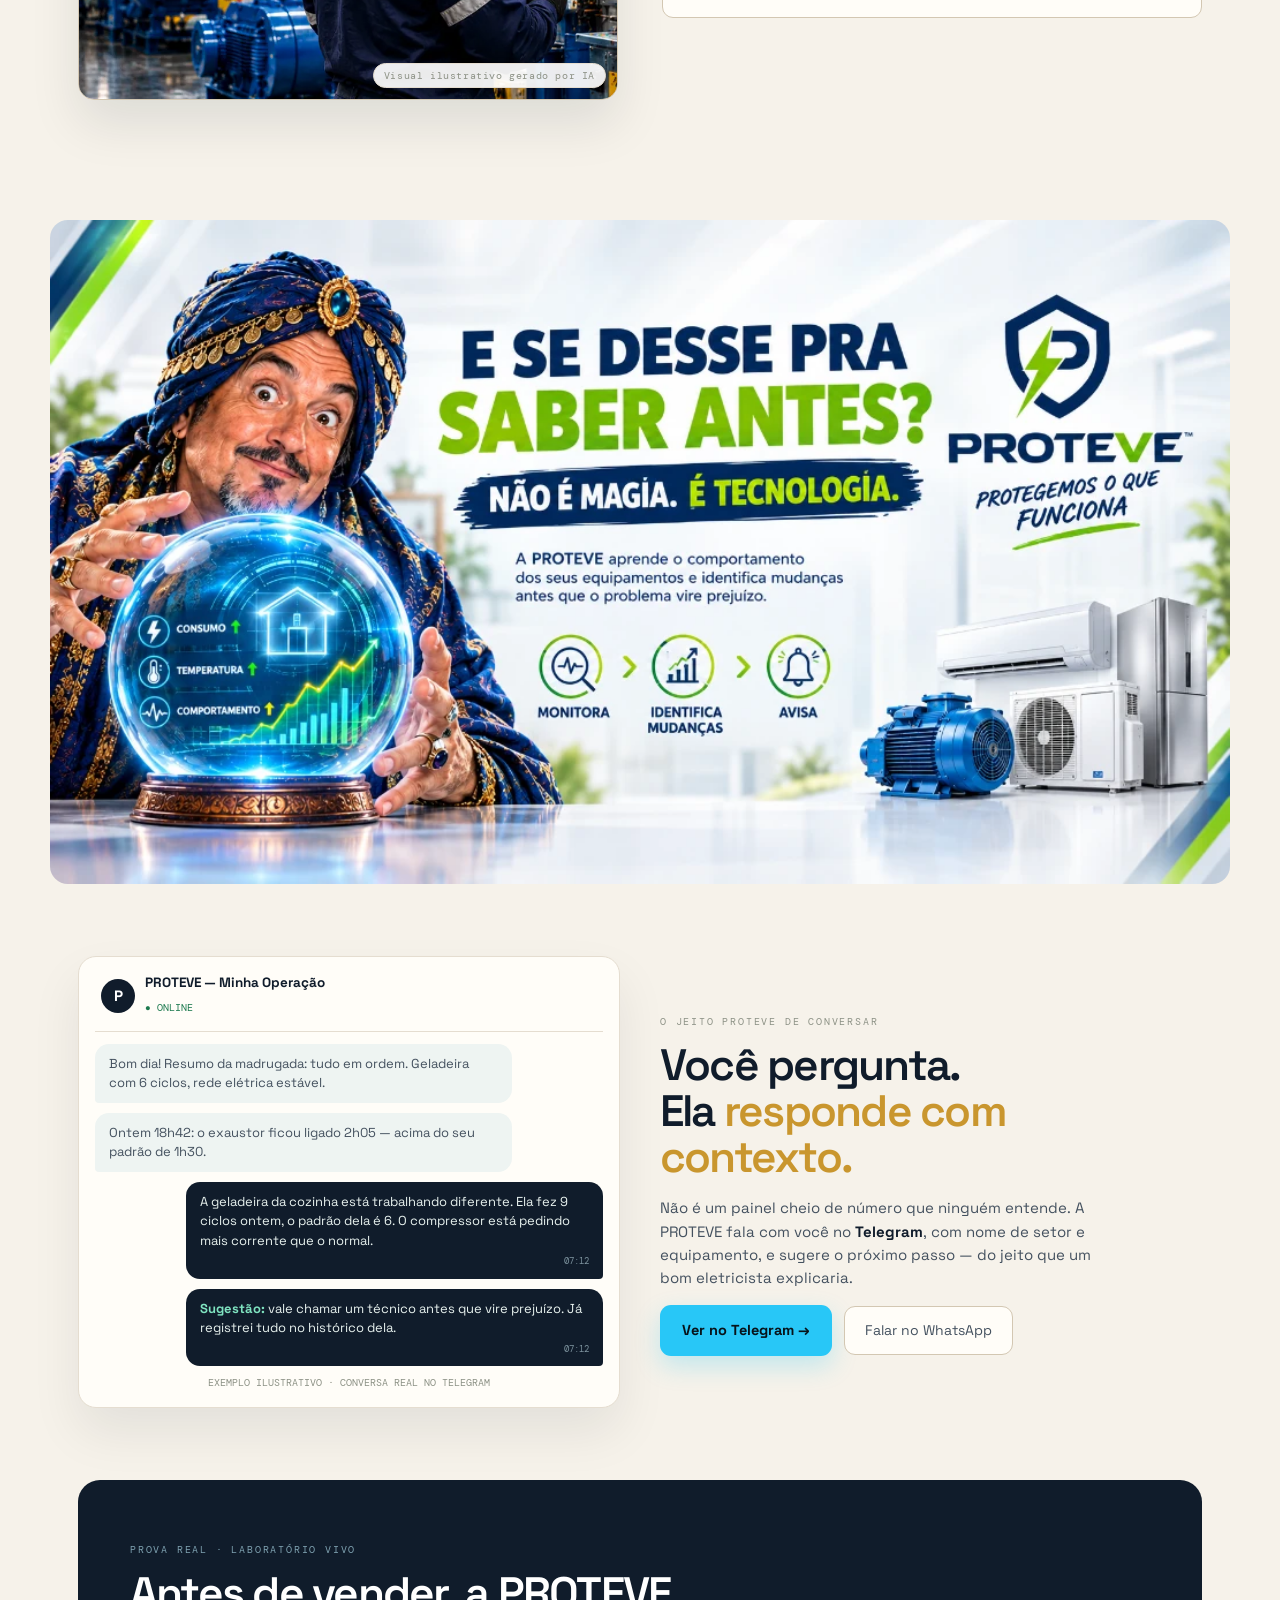
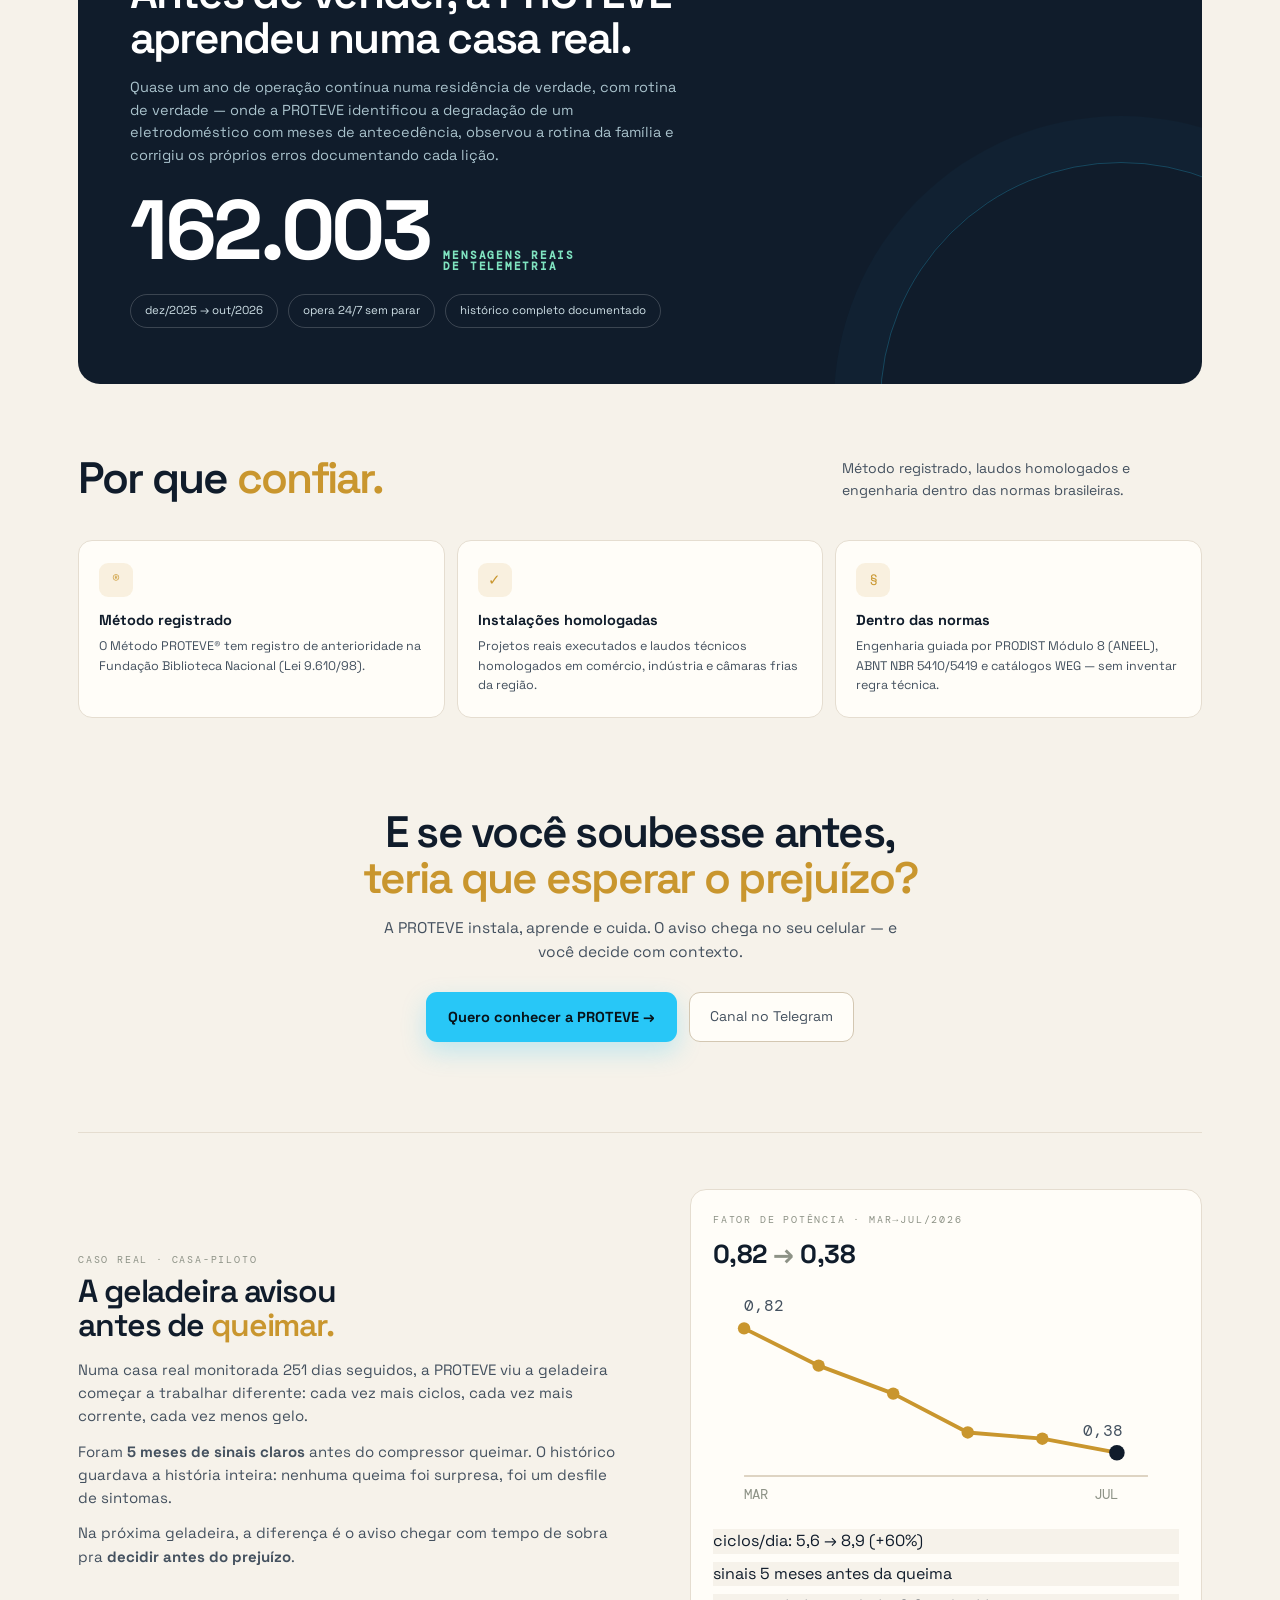
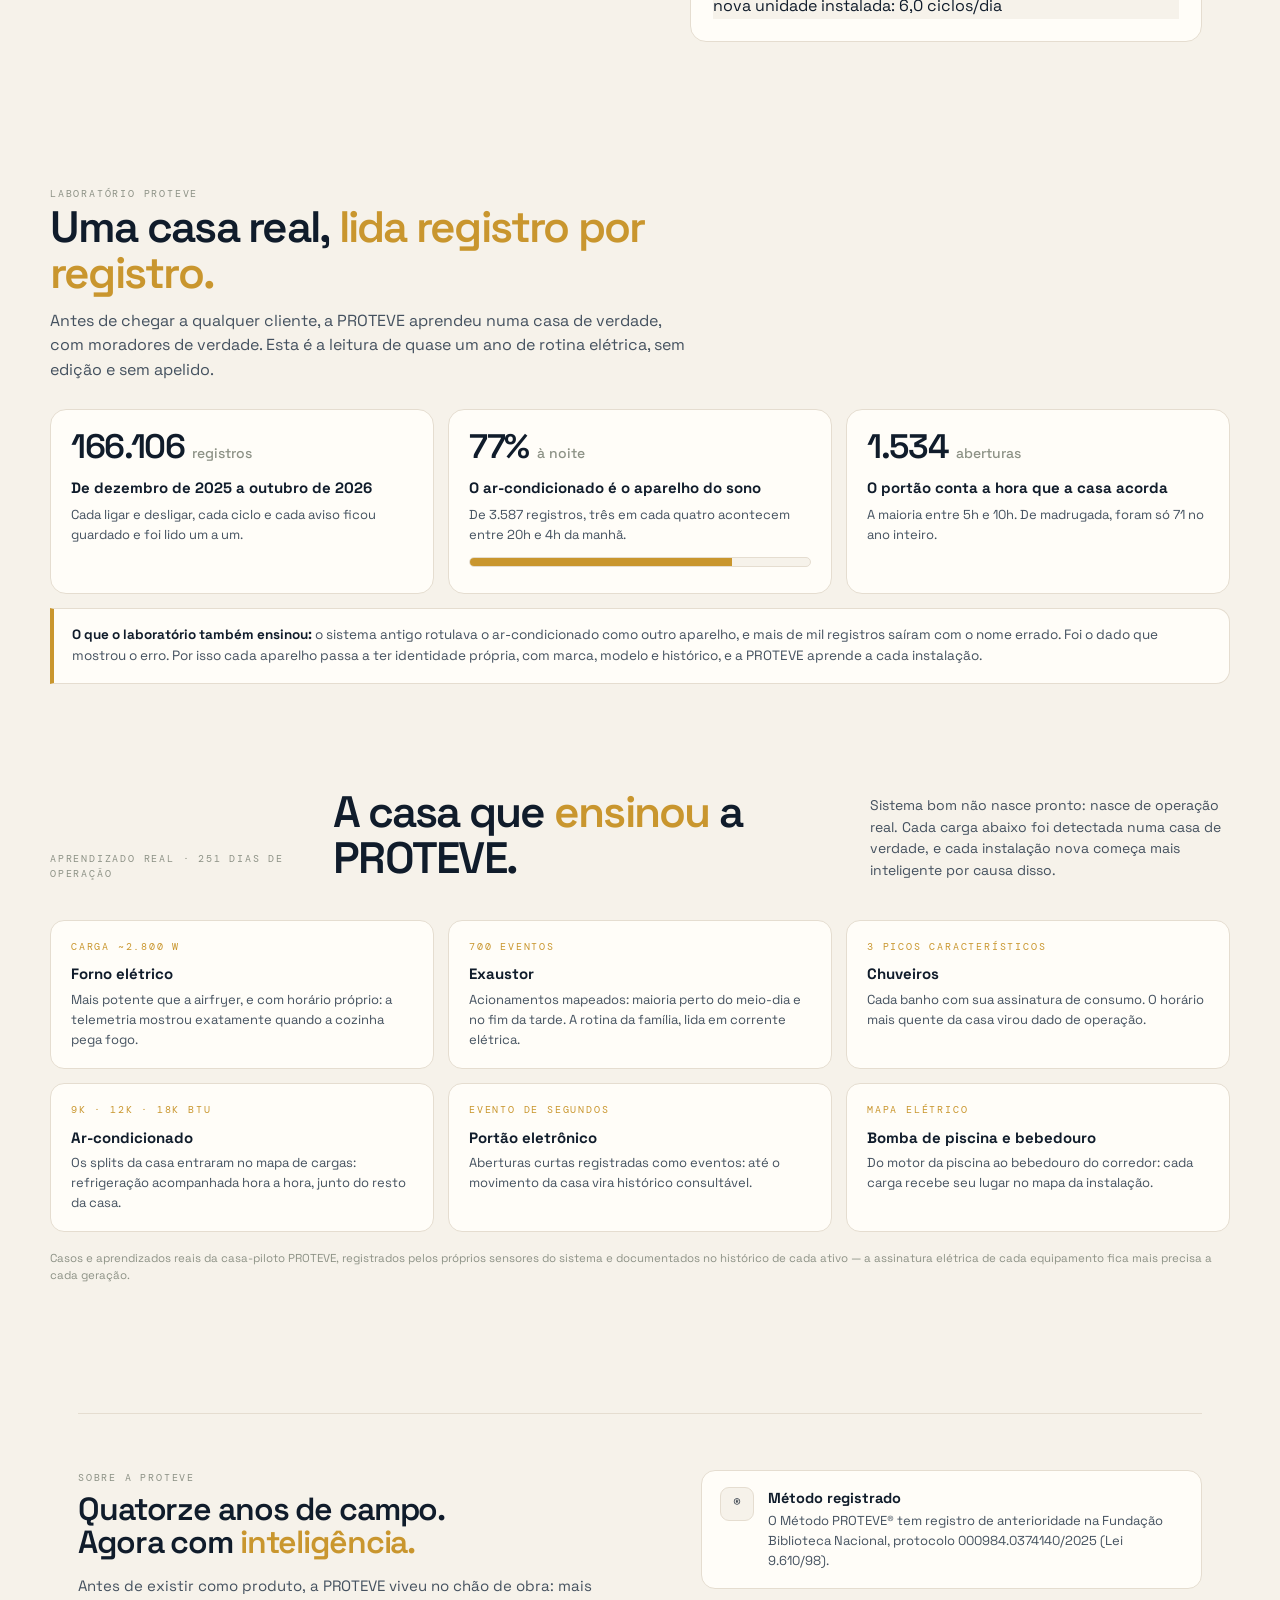
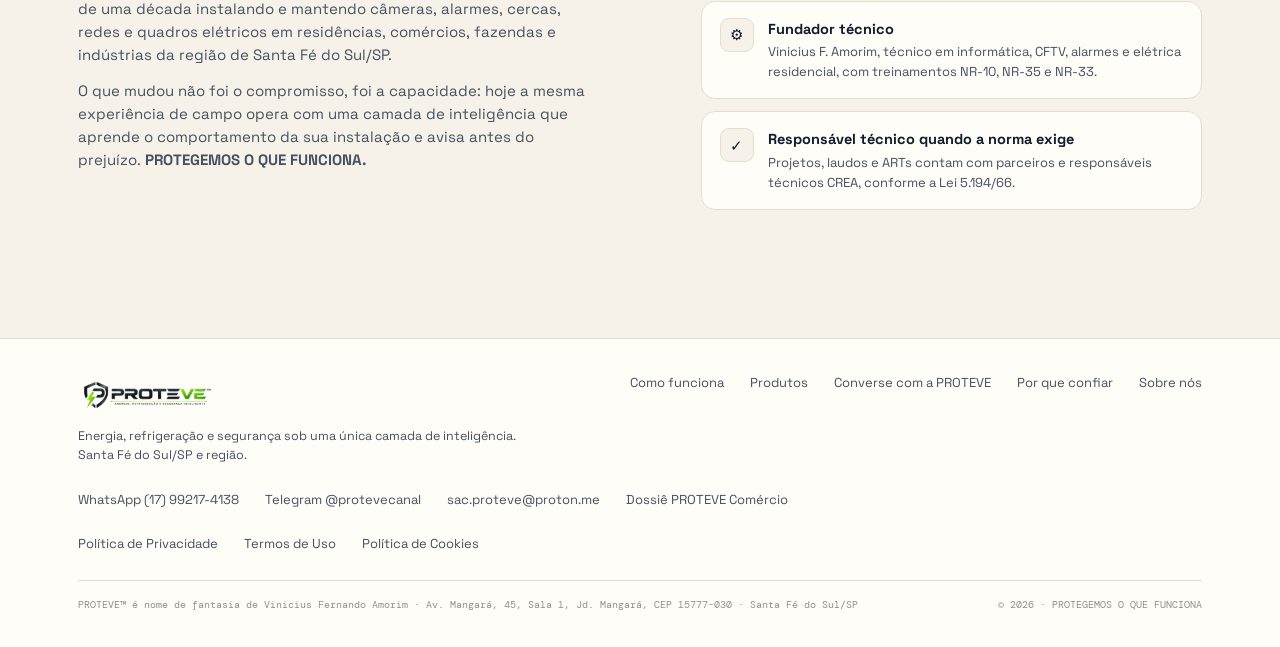
==== commit fc6e9f1e: "Logotipo novo (Energia, Refrigeracao e Seguranca Inteligente) no cabecalho/rodape, favicons 32/64/18" ====
--- a/index.html
+++ b/index.html
@@ -5,7 +5,9 @@
 <meta name="viewport" content="width=device-width, initial-scale=1.0">
 <title>PROTEVE — Inteligência para entender, proteger e operar</title>
 <meta name="description" content="A PROTEVE é uma camada de inteligência que monitora energia, refrigeração e segurança da sua propriedade. O aviso chega no seu Telegram antes do prejuízo. Casa, comércio, fazenda e indústria em Santa Fé do Sul/SP e região.">
+<link rel="icon" type="image/png" sizes="32x32" href="./img/favicon-32.png">
 <link rel="icon" type="image/png" href="./img/favicon.png">
+<link rel="apple-touch-icon" href="./img/favicon-180.png">
 <link rel="canonical" href="https://www.proteve.com.br/">
 <meta name="geo.region" content="BR-SP">
 <meta name="geo.placename" content="Santa Fé do Sul">
@@ -31,7 +33,7 @@
   "slogan": "PROTEGEMOS O QUE FUNCIONA",
   "description": "Inteligência operacional para energia, refrigeração e segurança. Monitoramento elétrico e de equipamentos com avisos no Telegram antes do prejuízo.",
   "url": "https://www.proteve.com.br/",
-  "logo": "https://www.proteve.com.br/img/proteve-logo-dark.webp",
+  "logo": "https://www.proteve.com.br/img/proteve-logo-novo.png",
   "image": "https://www.proteve.com.br/img/og-cover.jpg",
   "telephone": "+55-17-99217-4138",
   "email": "sac.proteve@proton.me",
@@ -69,9 +71,9 @@
 
 /* ===== header ===== */
 header{position:sticky;top:0;z-index:50;background:rgba(246,242,234,.92);backdrop-filter:blur(10px);border-bottom:1px solid var(--line)}
-.bar{display:flex;align-items:center;gap:32px;height:68px}
+.bar{display:flex;align-items:center;gap:32px;height:74px}
 .logo{display:flex;align-items:center}
-.logo-img{height:34px;display:block}
+.logo-img{height:46px;display:block}
 .logo-img.light{height:30px}
 nav{display:flex;gap:26px;margin-left:auto;font-size:13.5px;color:var(--ink2)}
 nav a:hover{color:var(--ink)}
@@ -328,7 +330,7 @@
 
 <header>
   <div class="wrap bar">
-    <a href="#" class="logo"><img src="./img/proteve-logo-dark.webp" alt="PROTEVE — Alimenta, Protege e Refrigera" class="logo-img"></a>
+    <a href="#" class="logo"><img src="./img/proteve-logo-novo.webp" alt="PROTEVE — Energia, Refrigeração e Segurança Inteligente" class="logo-img"></a>
     <nav>
       <a href="#como">Como funciona</a>
       <a href="#produtos">Produtos</a>
@@ -691,7 +693,7 @@
   <div class="wrap">
     <div class="fgrid">
       <div class="info">
-        <a href="#" class="logo"><img src="./img/proteve-logo-dark.webp" alt="PROTEVE — Alimenta, Protege e Refrigera" class="logo-img"></a>
+        <a href="#" class="logo"><img src="./img/proteve-logo-novo.webp" alt="PROTEVE — Energia, Refrigeração e Segurança Inteligente" class="logo-img"></a>
         <p>Energia, refrigeração e segurança sob uma única camada de inteligência.<br>Santa Fé do Sul/SP e região.</p>
       </div>
       <div class="links">
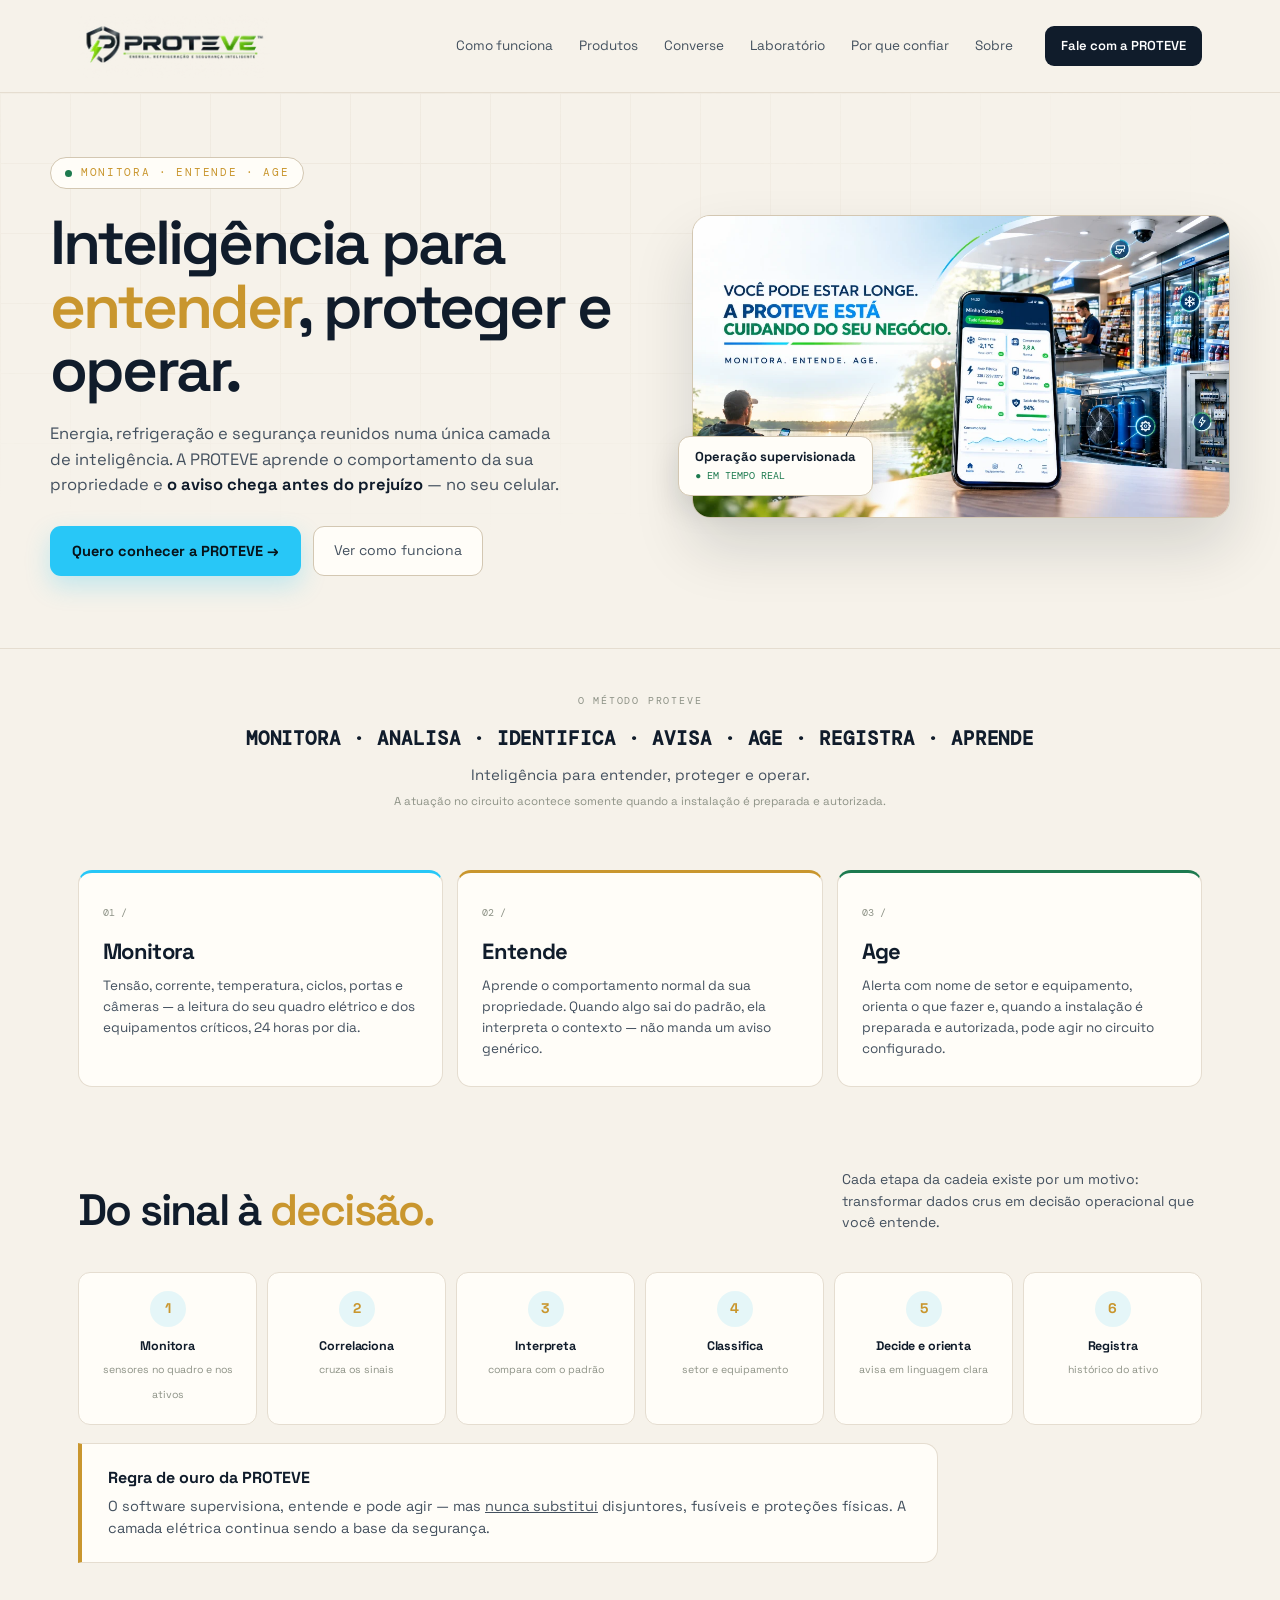
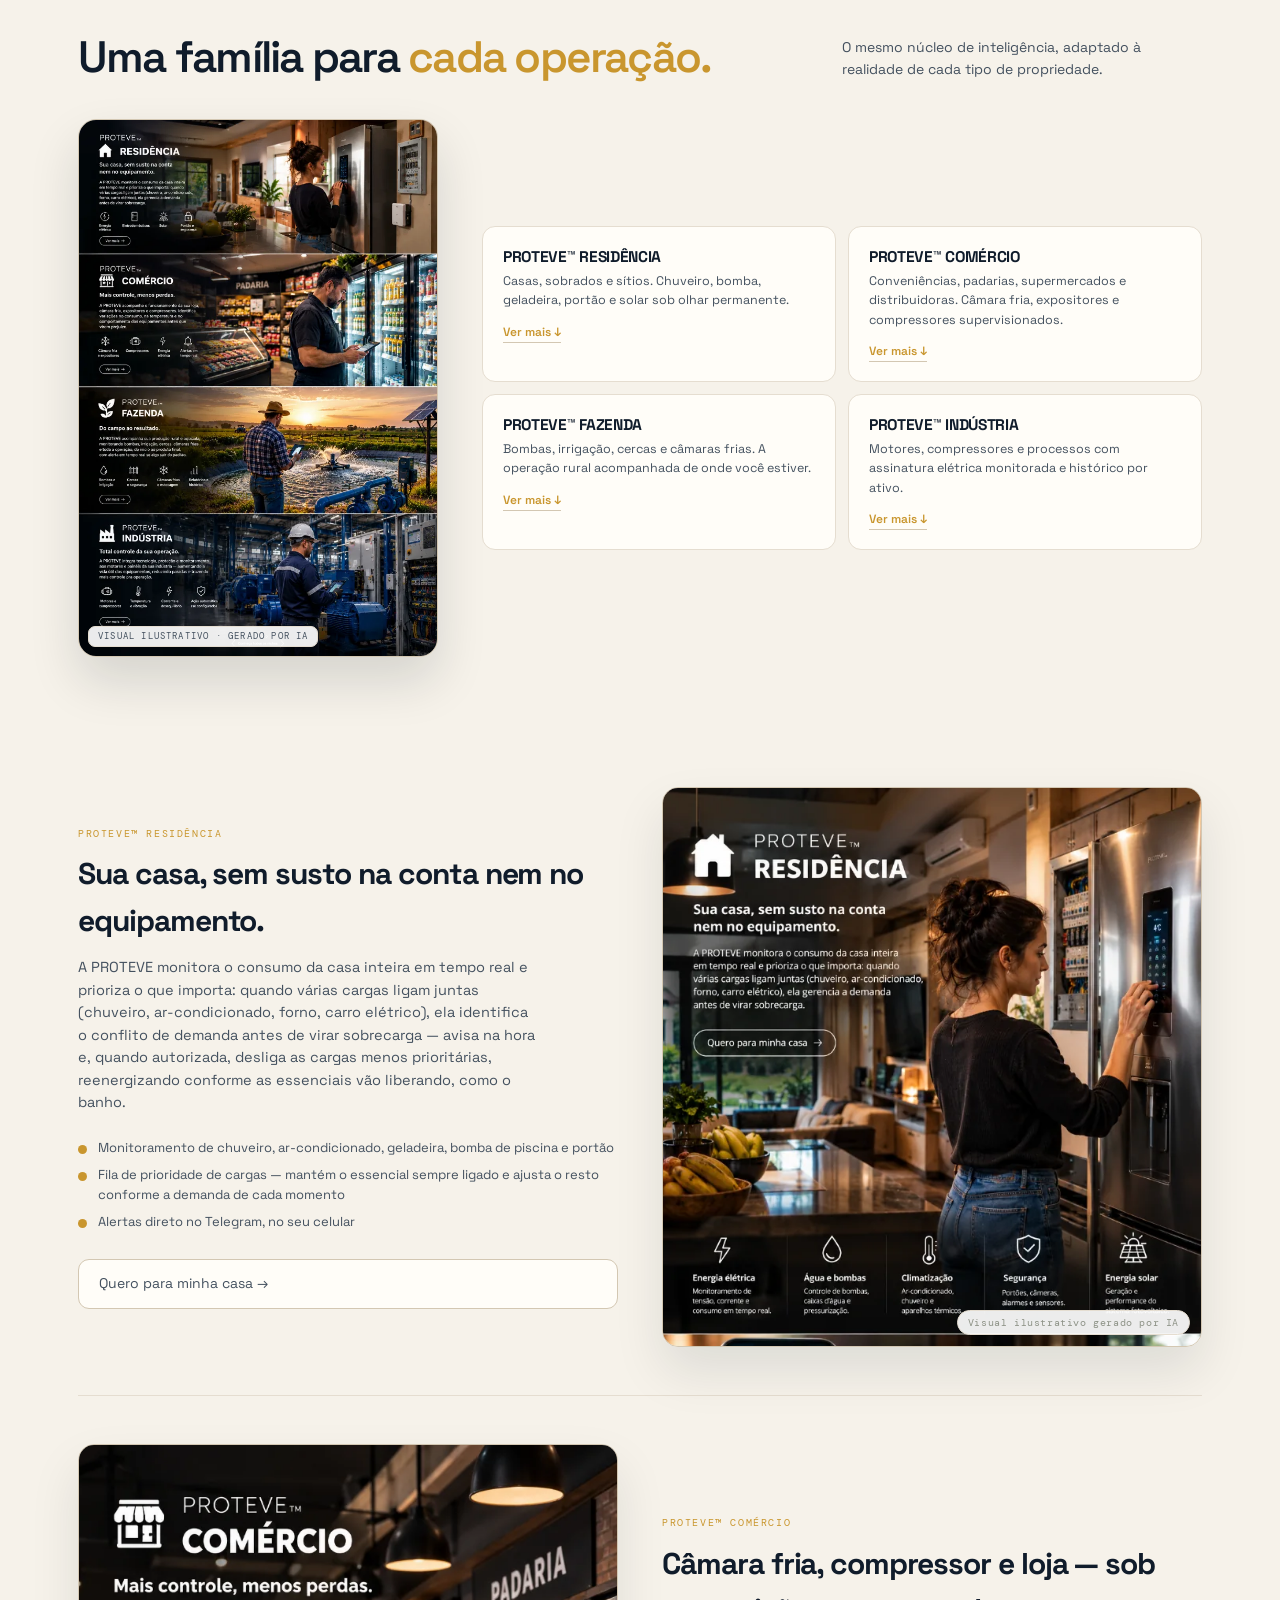
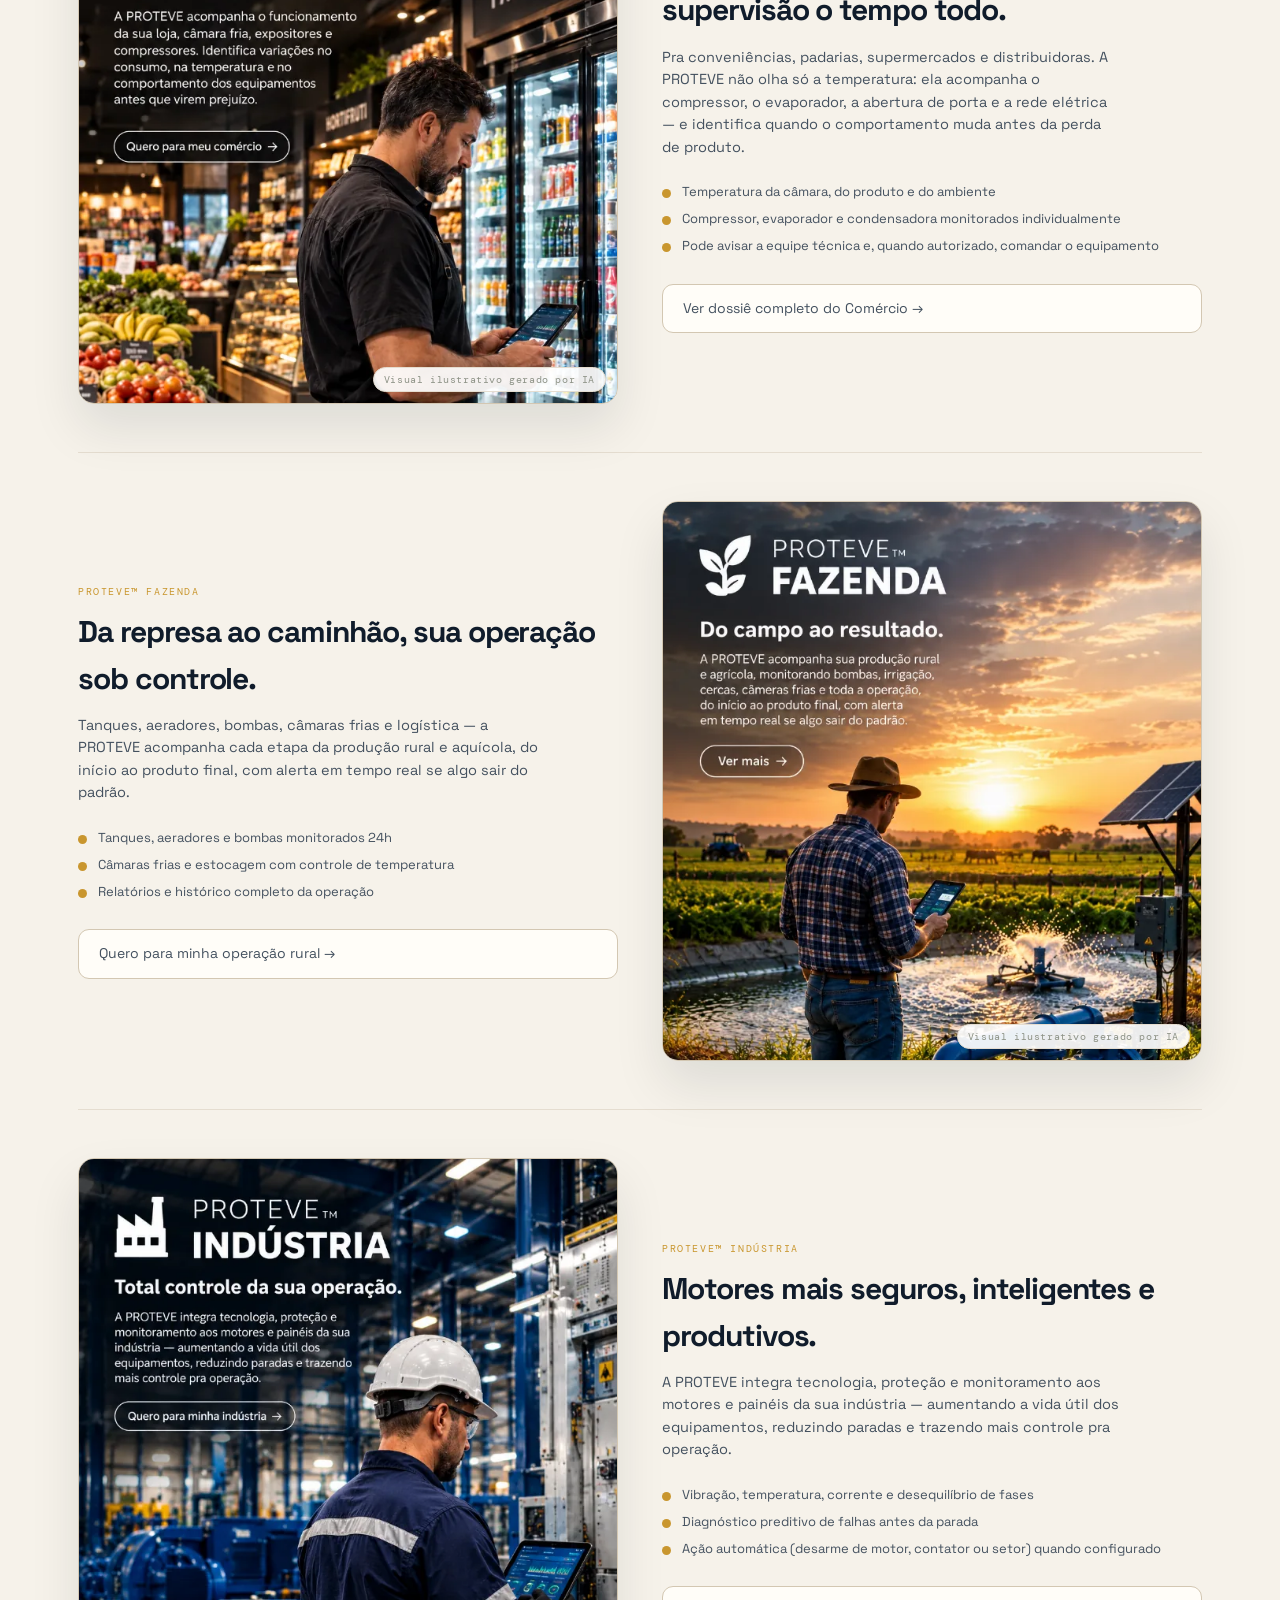
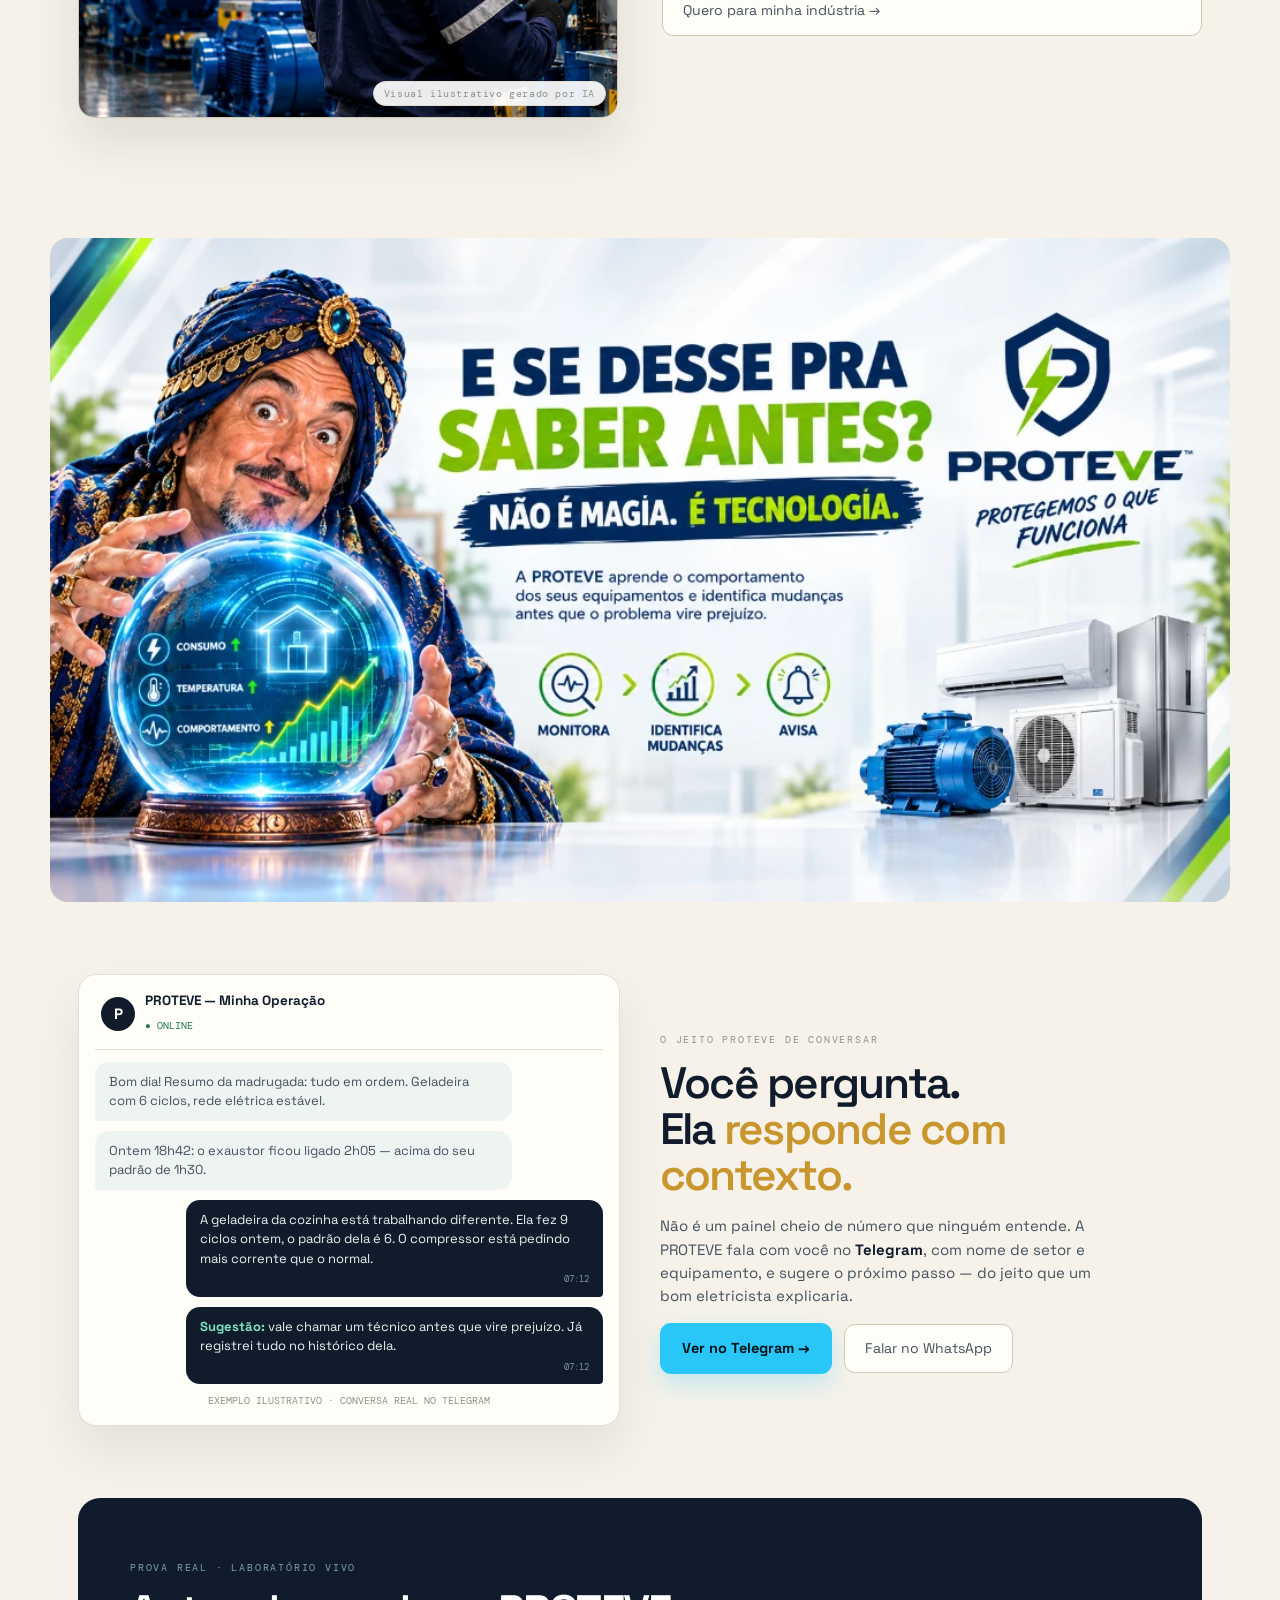
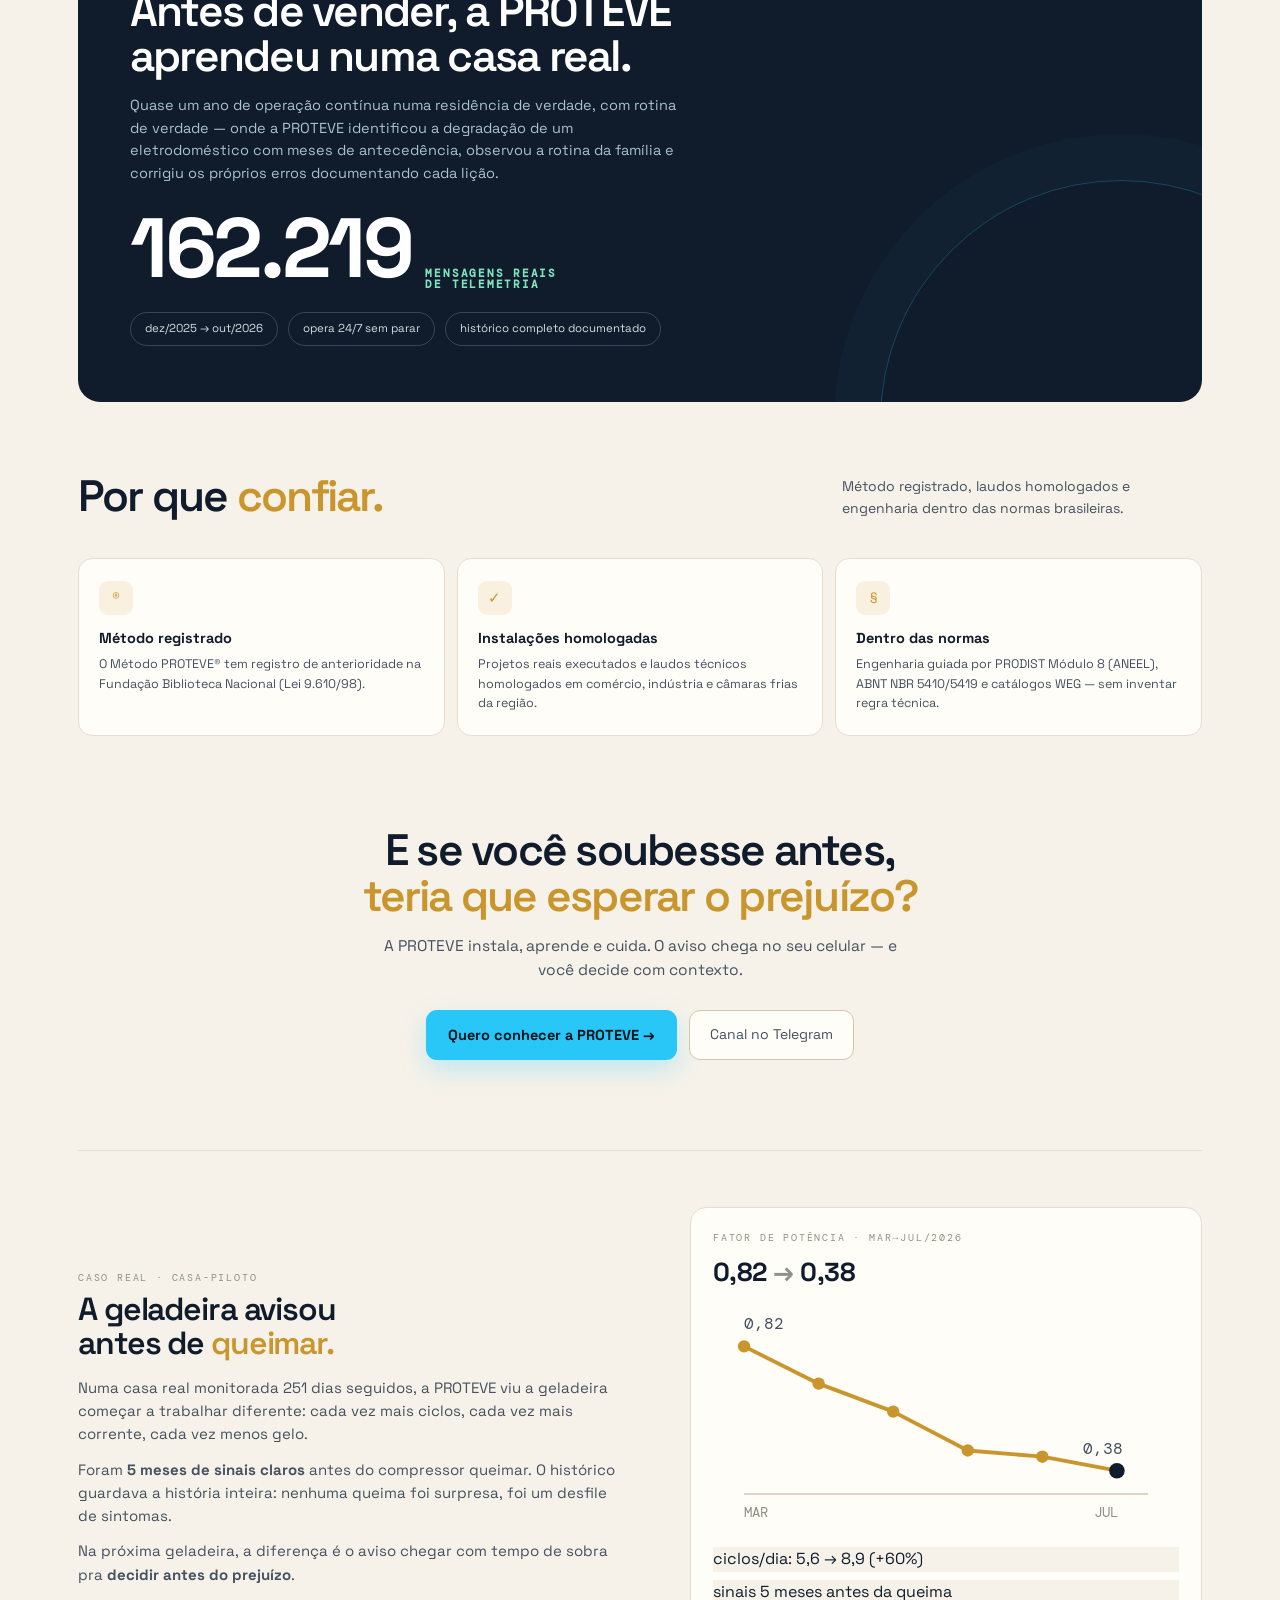
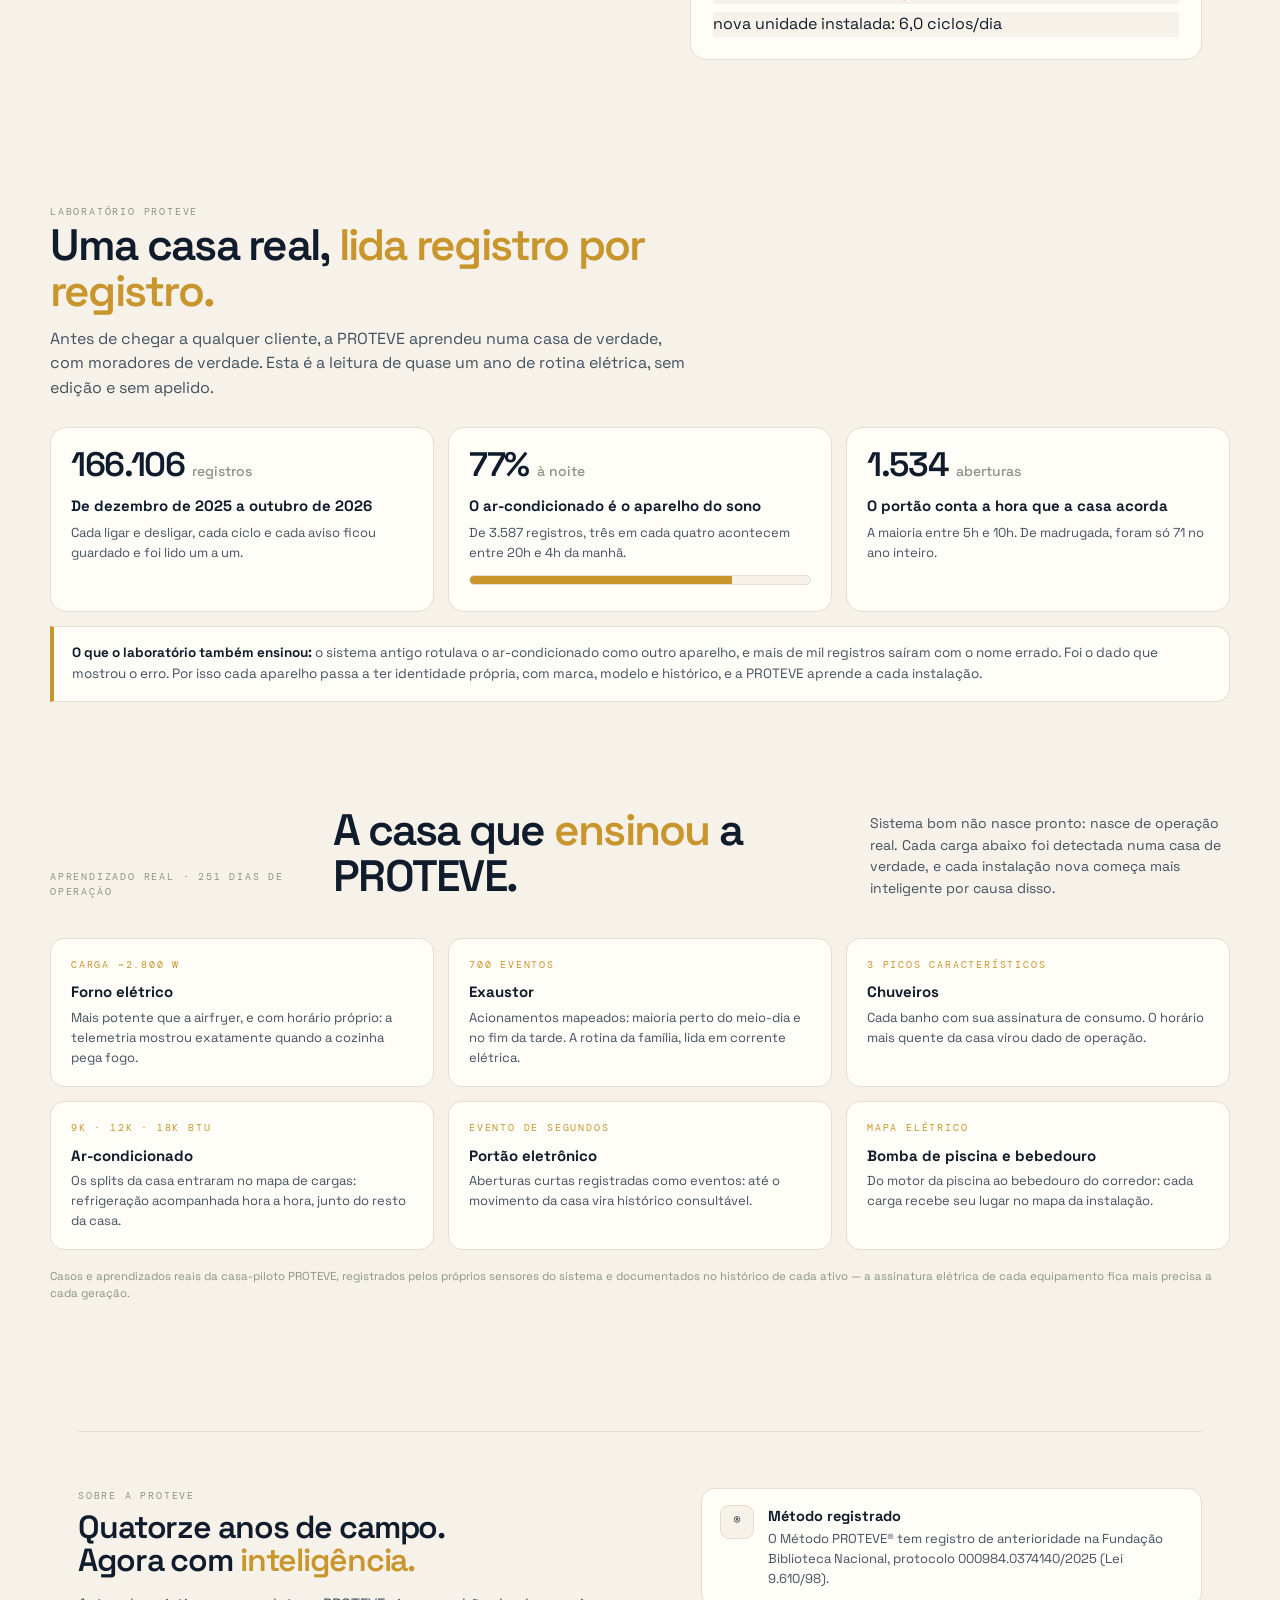
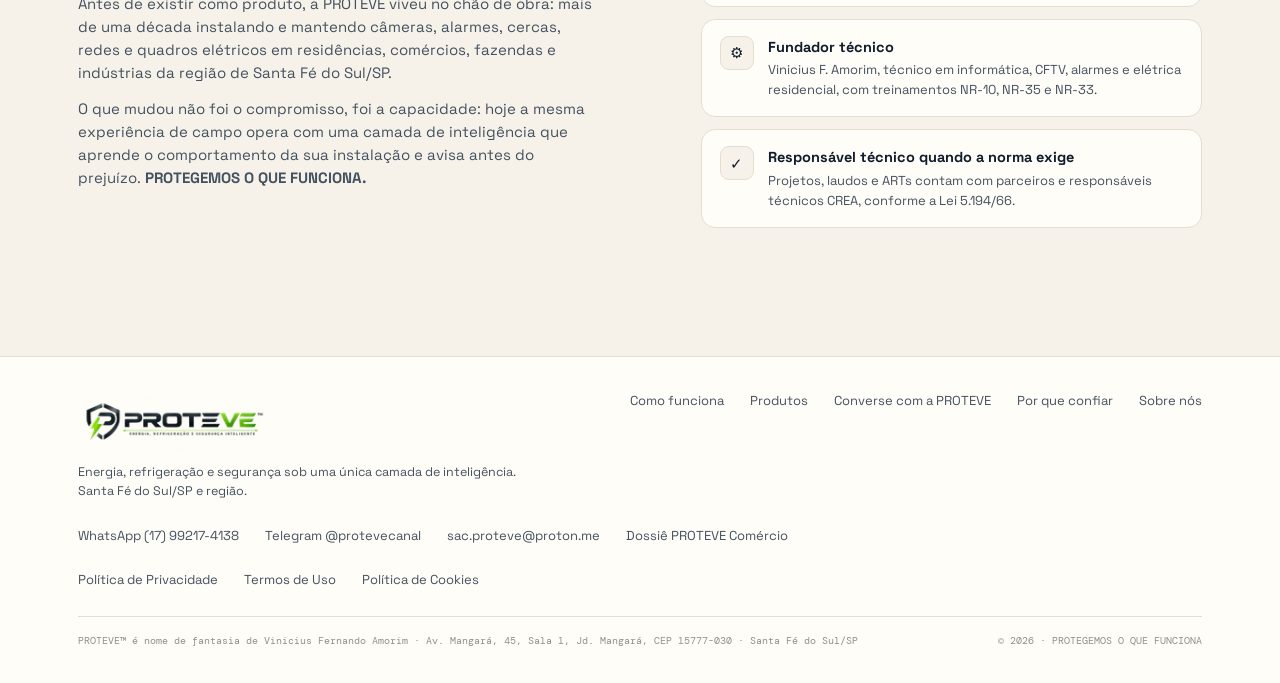
==== commit 915b6d2d: "Cabecalho: logo grande 64px no desktop (barra 92px), 42px no celular; rodape links quebram no mobile" ====
--- a/index.html
+++ b/index.html
@@ -71,9 +71,9 @@
 
 /* ===== header ===== */
 header{position:sticky;top:0;z-index:50;background:rgba(246,242,234,.92);backdrop-filter:blur(10px);border-bottom:1px solid var(--line)}
-.bar{display:flex;align-items:center;gap:32px;height:74px}
+.bar{display:flex;align-items:center;gap:32px;height:92px}
 .logo{display:flex;align-items:center}
-.logo-img{height:46px;display:block}
+.logo-img{height:64px;display:block}
 .logo-img.light{height:30px}
 nav{display:flex;gap:26px;margin-left:auto;font-size:13.5px;color:var(--ink2)}
 nav a:hover{color:var(--ink)}
@@ -196,7 +196,7 @@
 footer{border-top:1px solid var(--line);padding:34px 0;background:var(--card)}
 .fgrid{display:flex;justify-content:space-between;gap:24px;flex-wrap:wrap;align-items:flex-start}
 footer .info p{font-size:12.5px;color:var(--ink2);margin-top:8px}
-footer .links{display:flex;gap:26px;font-size:13px;color:var(--ink2)}
+footer .links{display:flex;flex-wrap:wrap;gap:14px 26px;font-size:13px;color:var(--ink2)}
 footer .links a:hover{color:var(--ink)}
 footer .base{margin-top:26px;padding-top:16px;border-top:1px solid var(--line);display:flex;justify-content:space-between;font-family:var(--mono);font-size:10px;color:var(--ink3);flex-wrap:wrap;gap:8px}
 
@@ -205,6 +205,8 @@
 @media (max-width:960px){
 .hero-in{grid-template-columns:1fr;gap:34px;padding:48px 0 56px}
 nav{display:none}.burger{display:block}
+.logo-img{height:42px}
+.bar{height:70px}
 .mnav.open{display:flex}
 .pipe{grid-template-columns:repeat(3,1fr);row-gap:12px}
 .prods{grid-template-columns:repeat(2,1fr)}
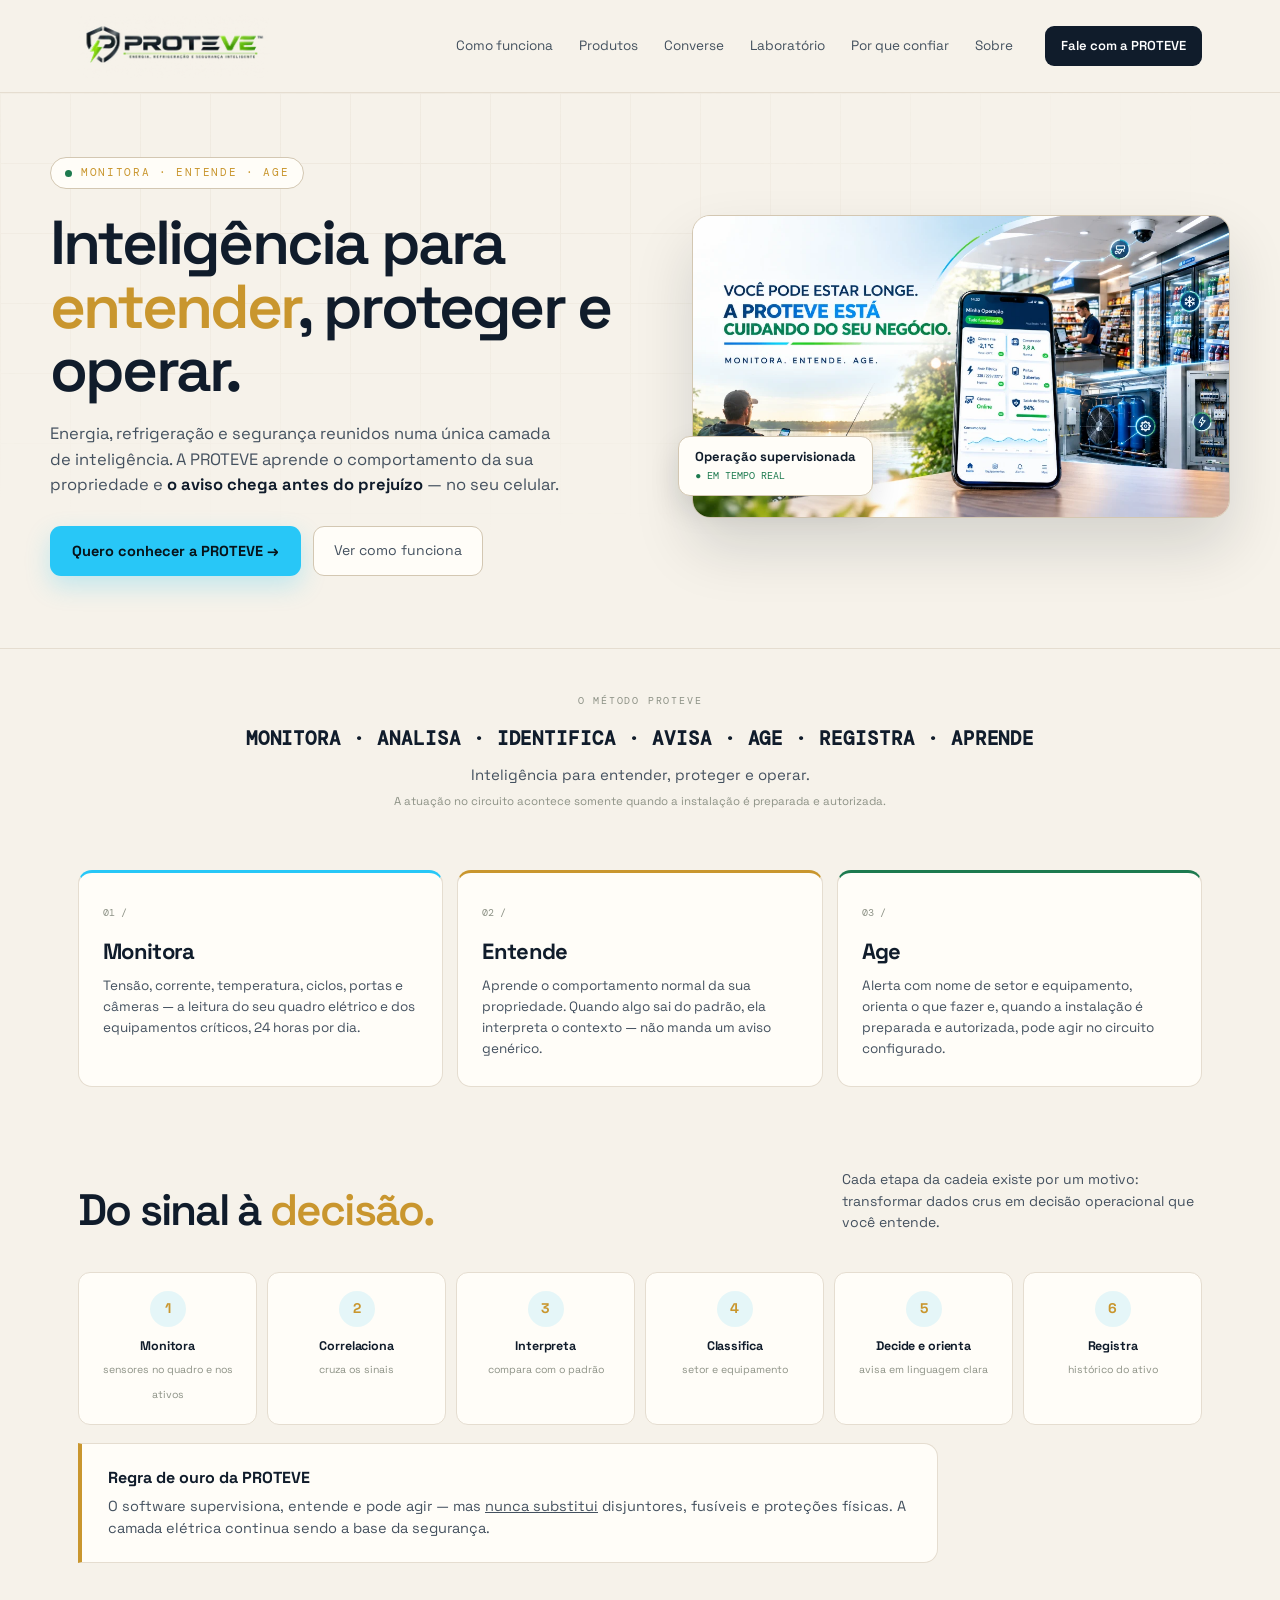
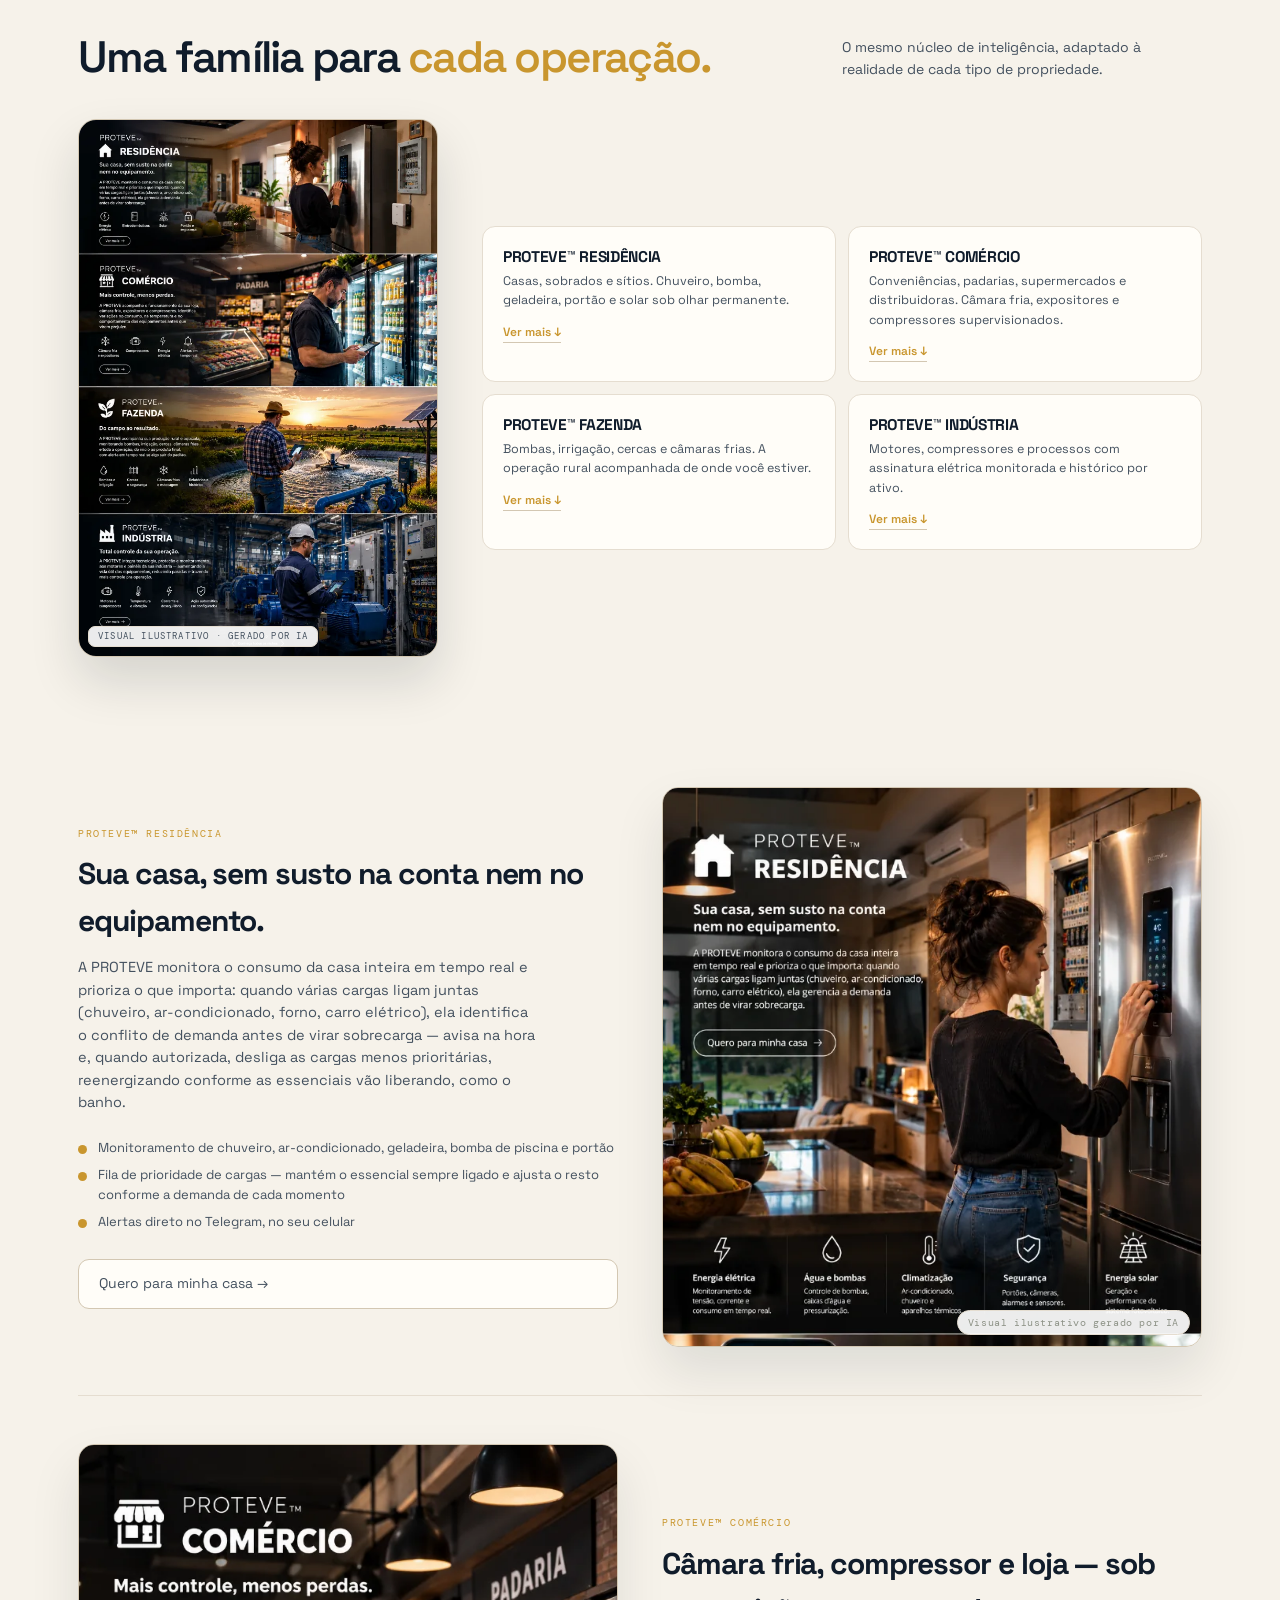
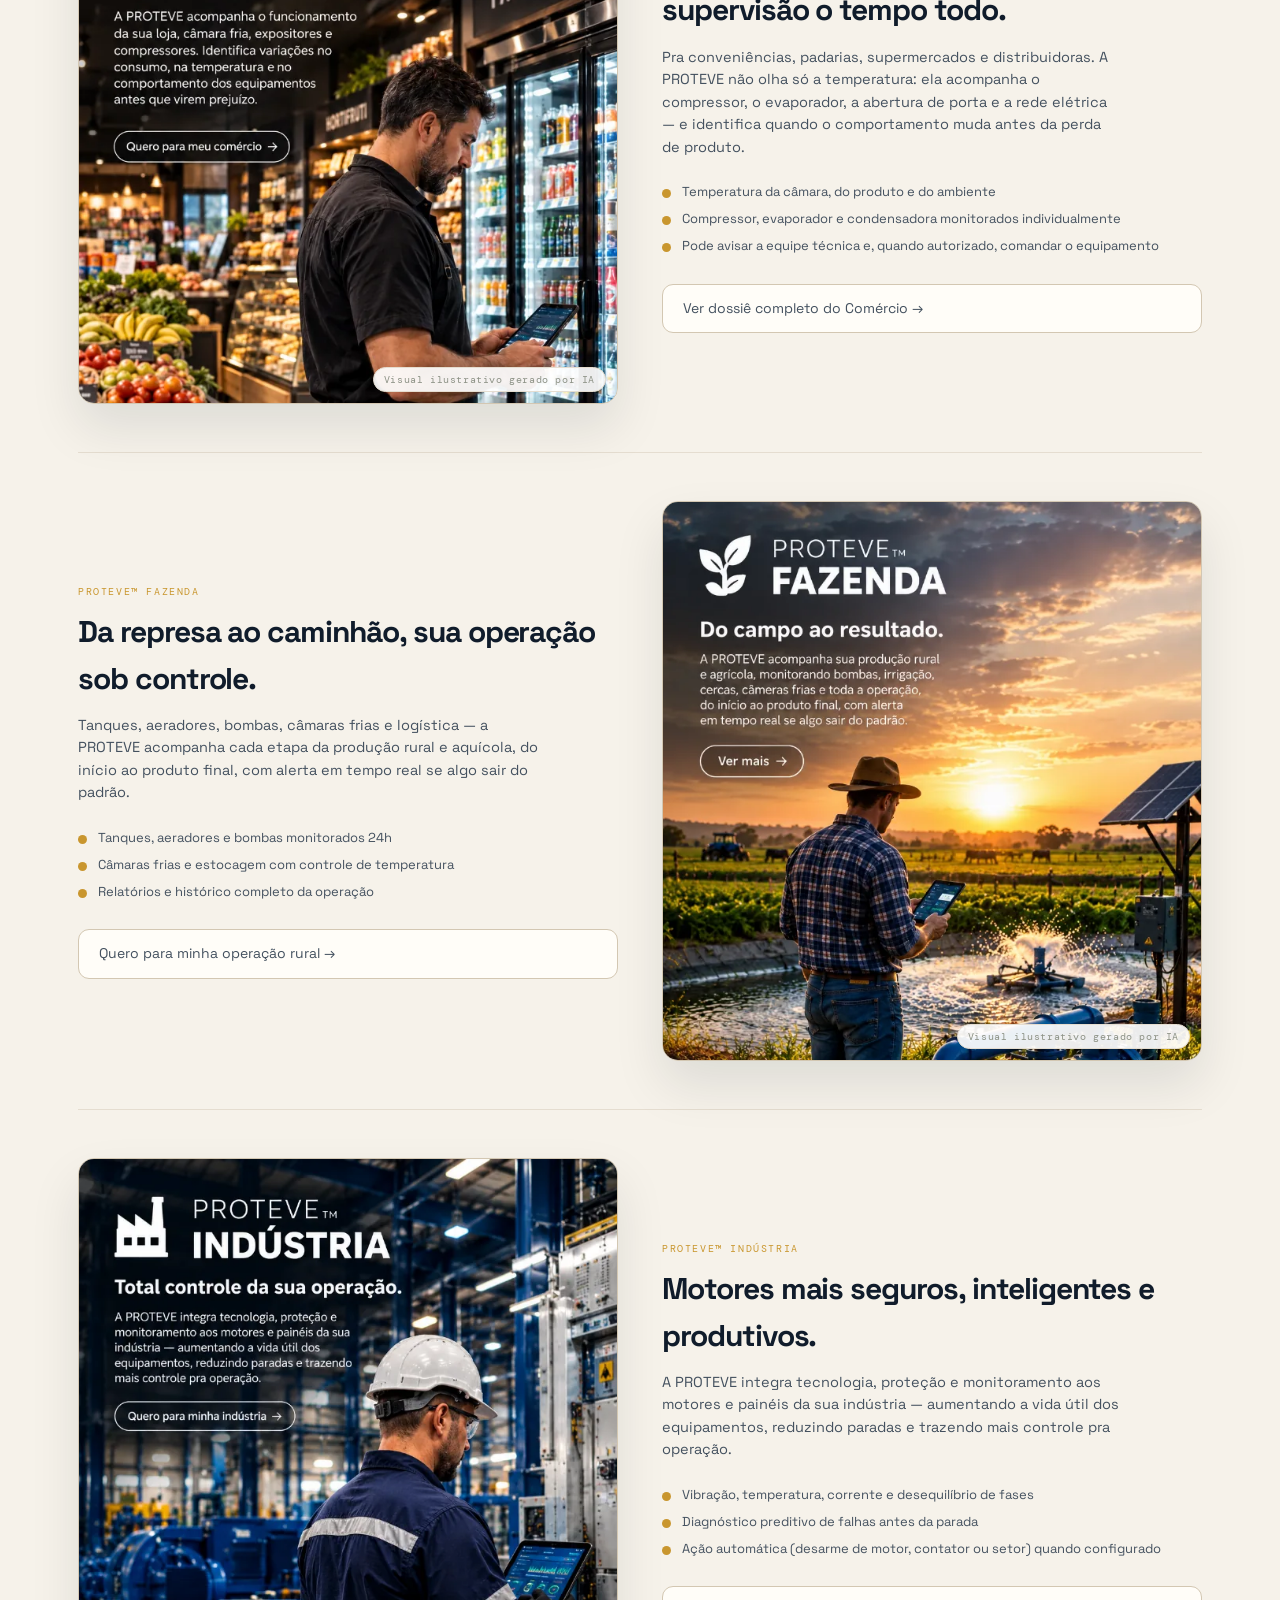
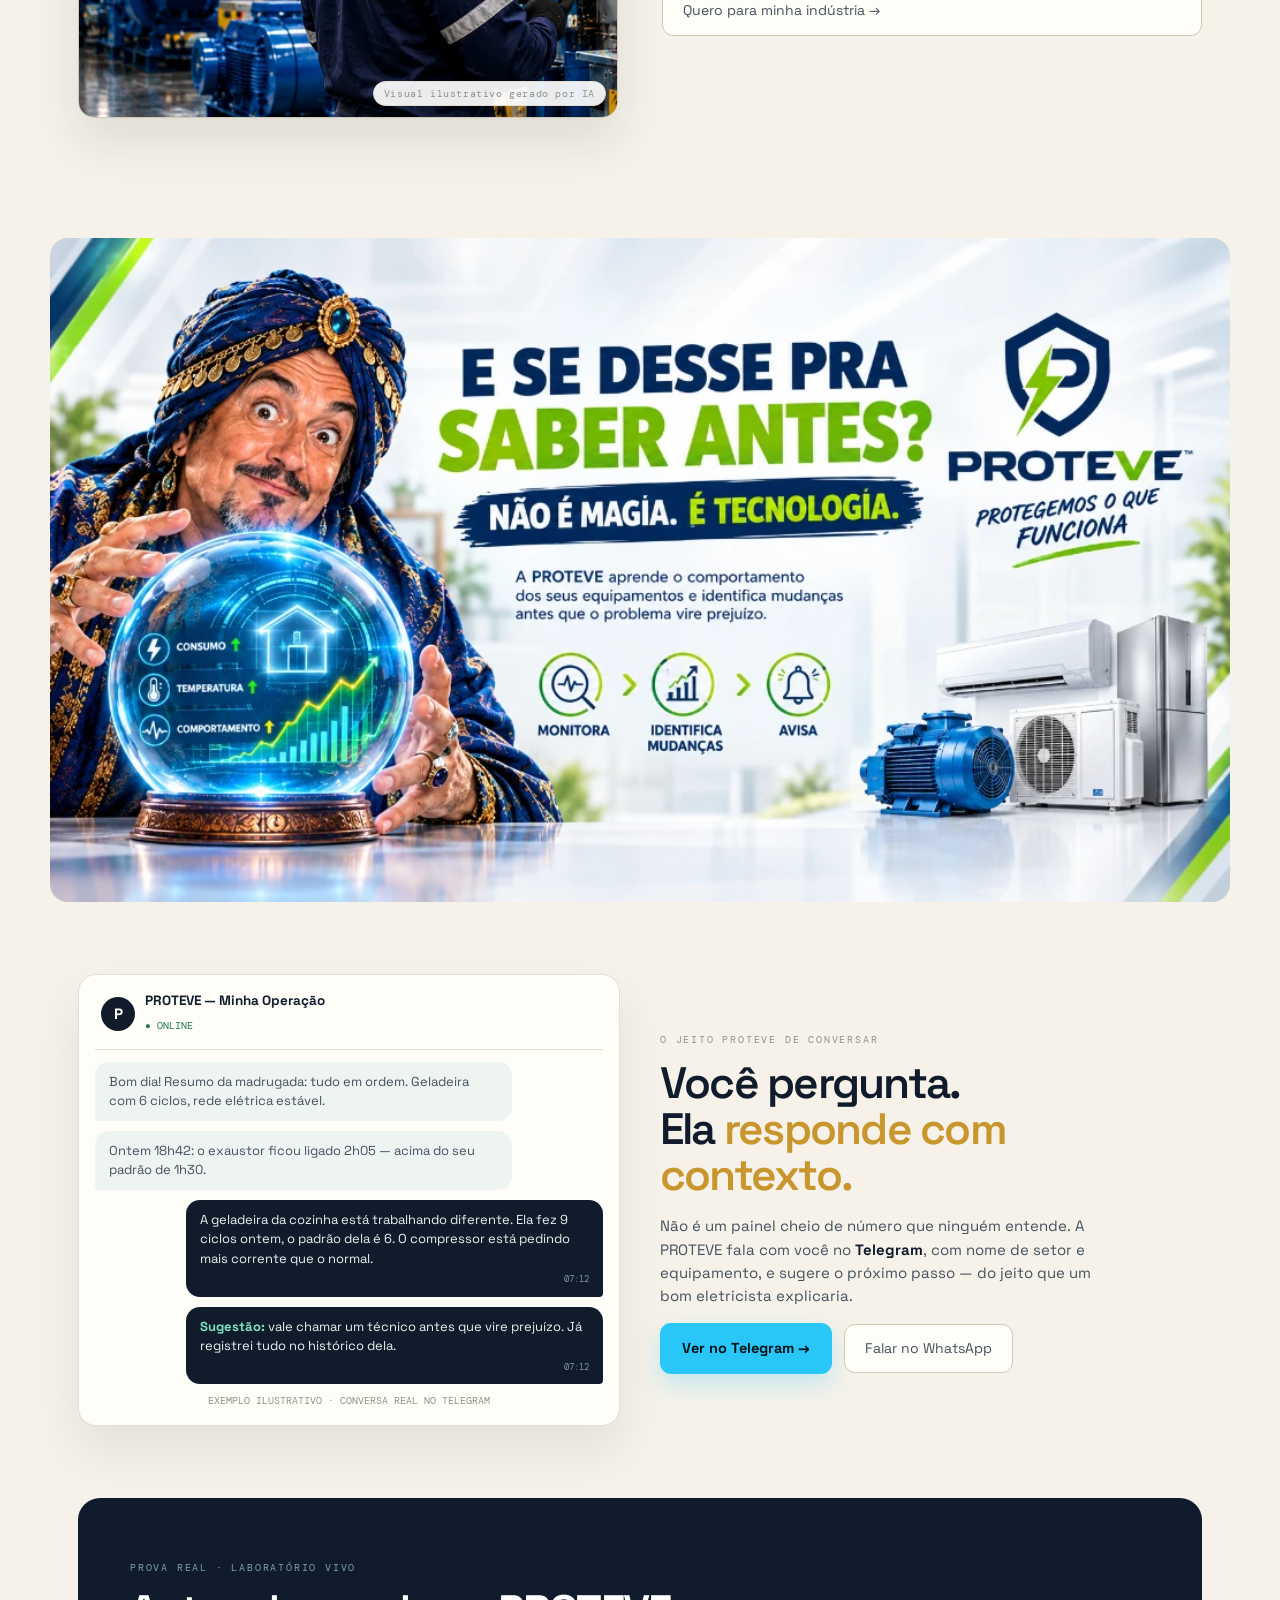
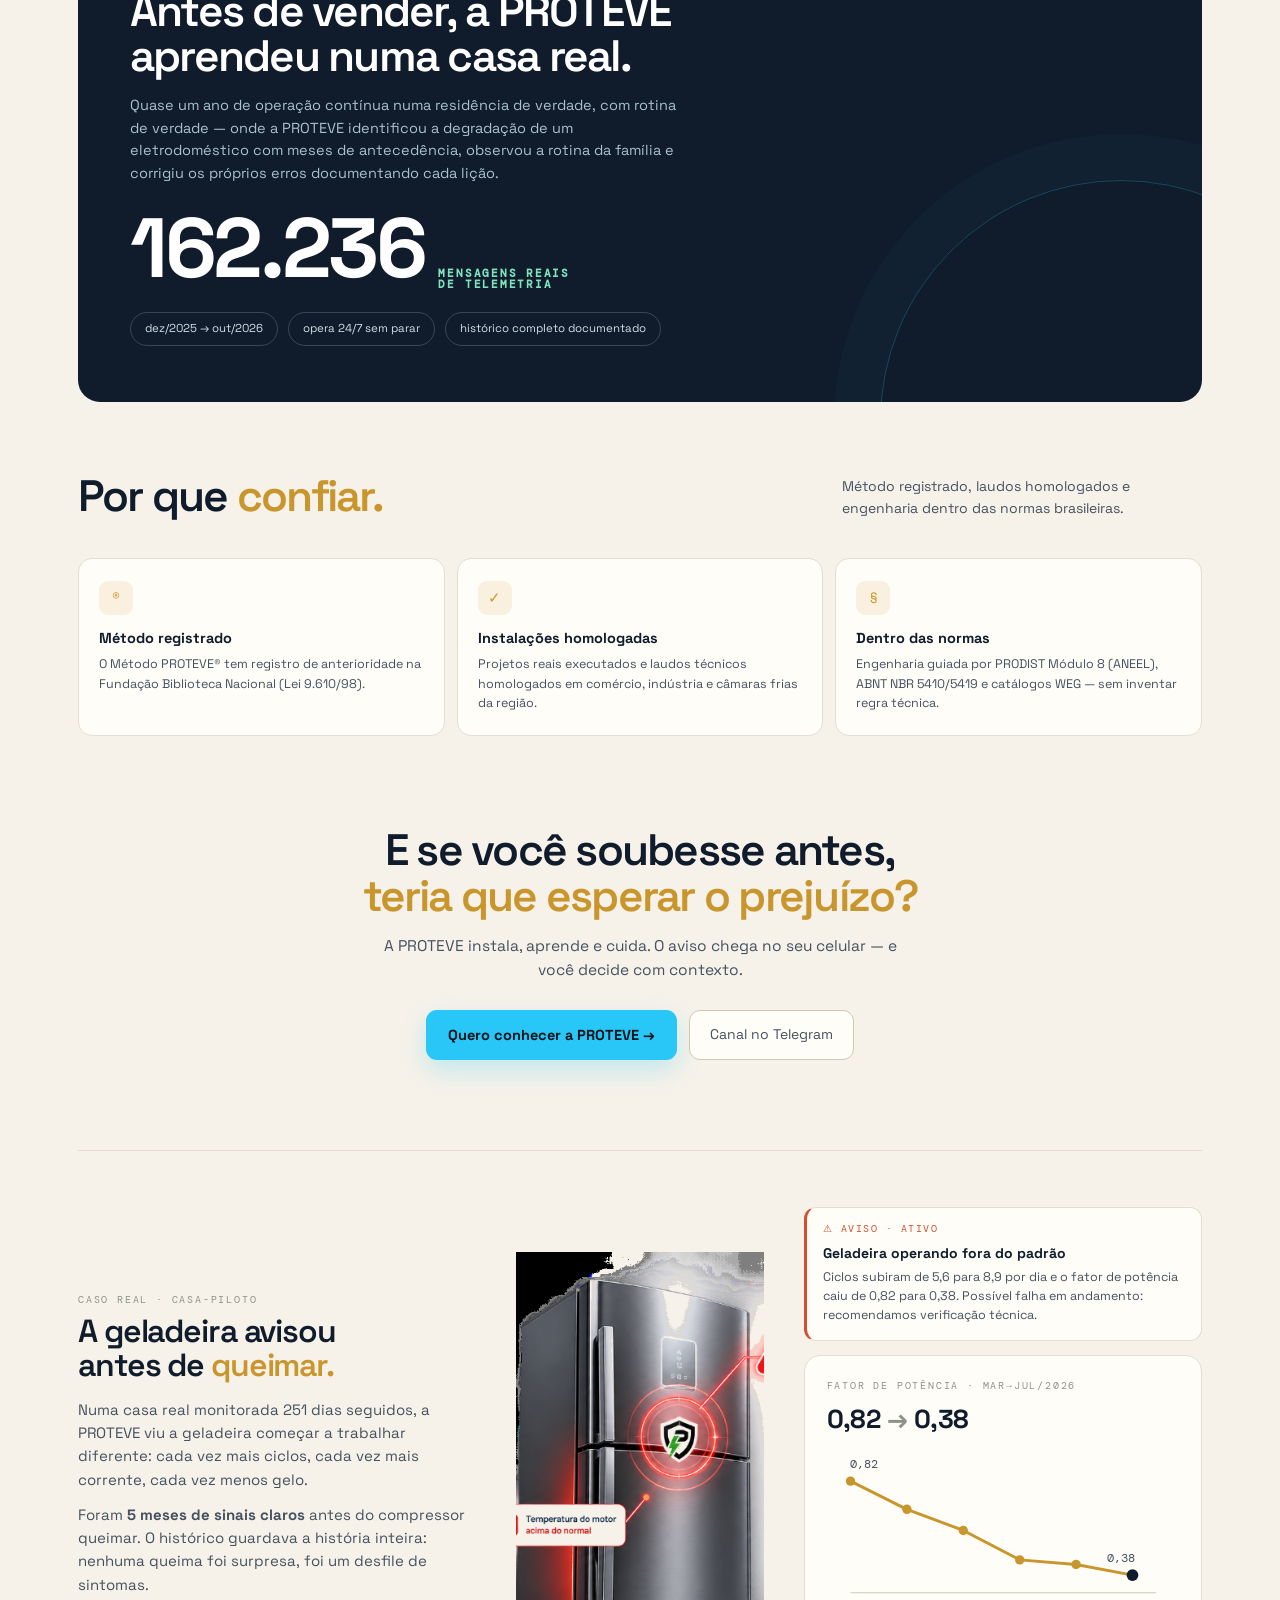
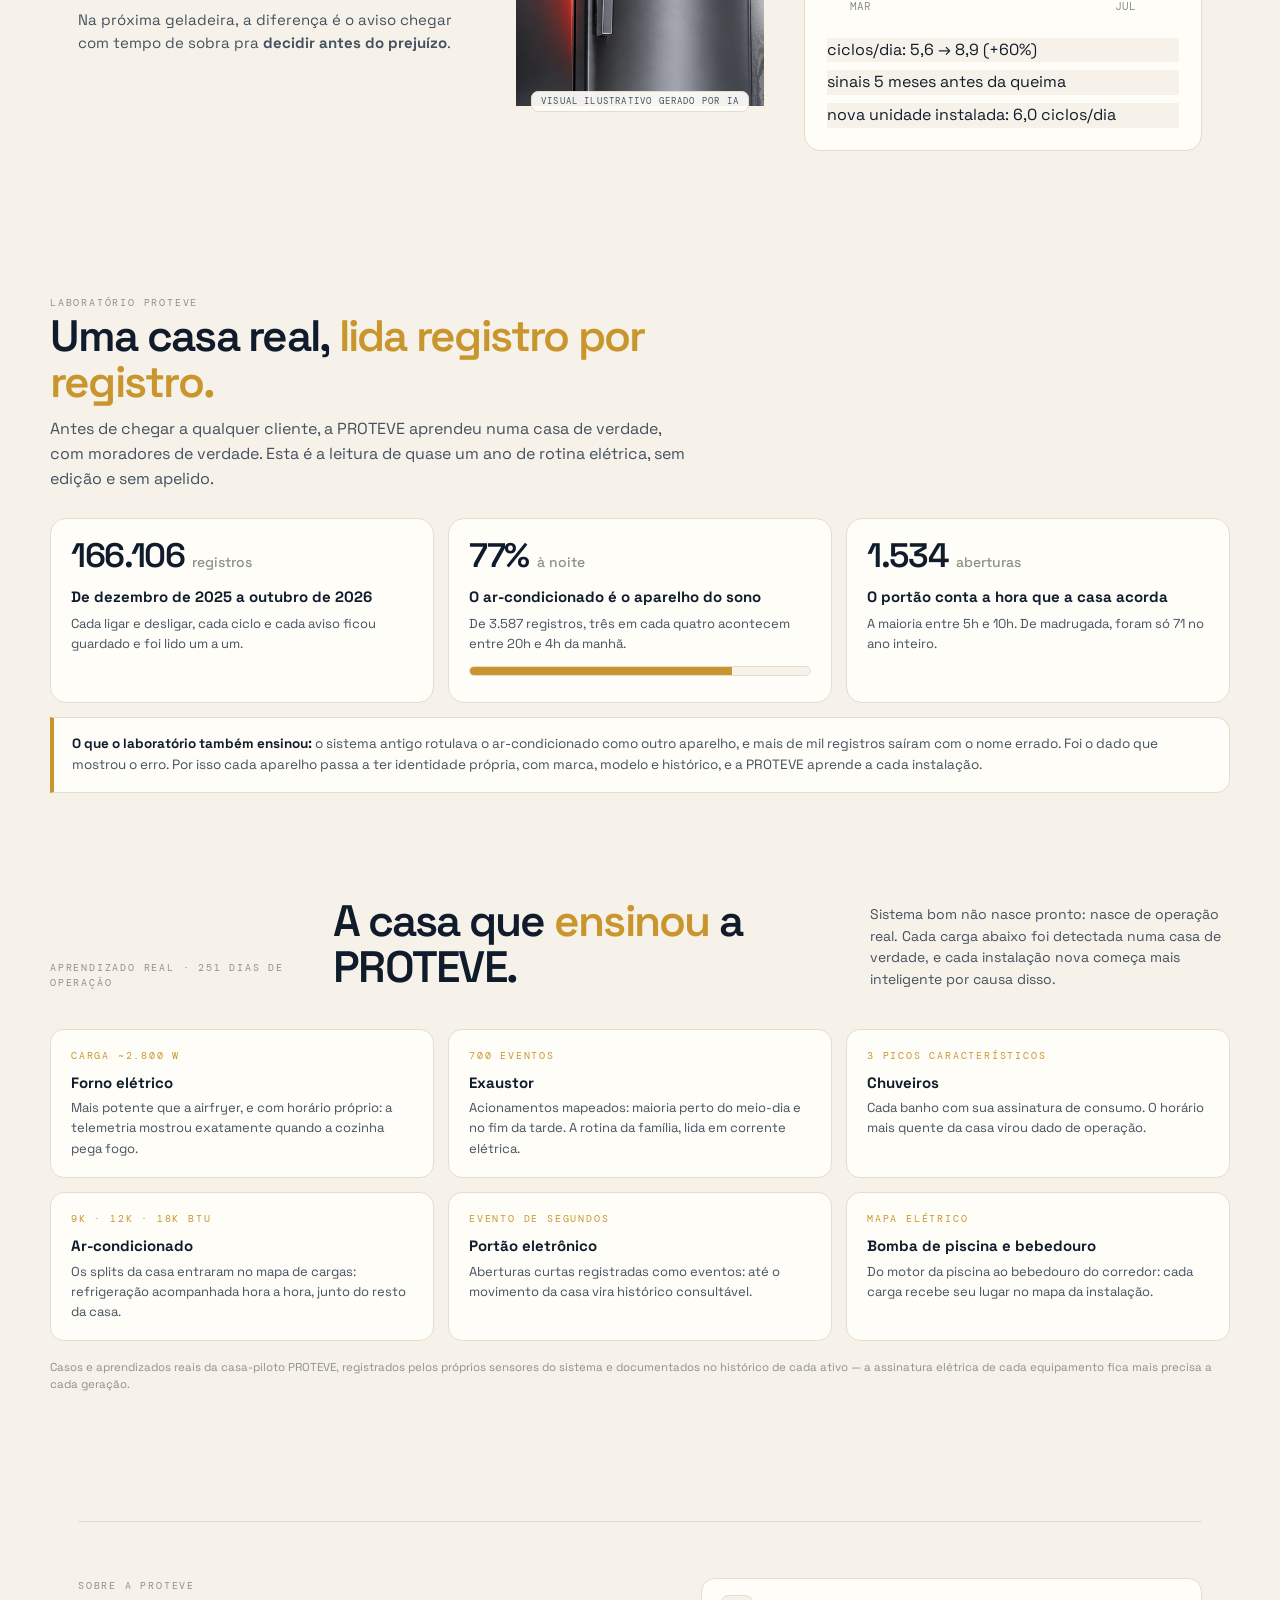
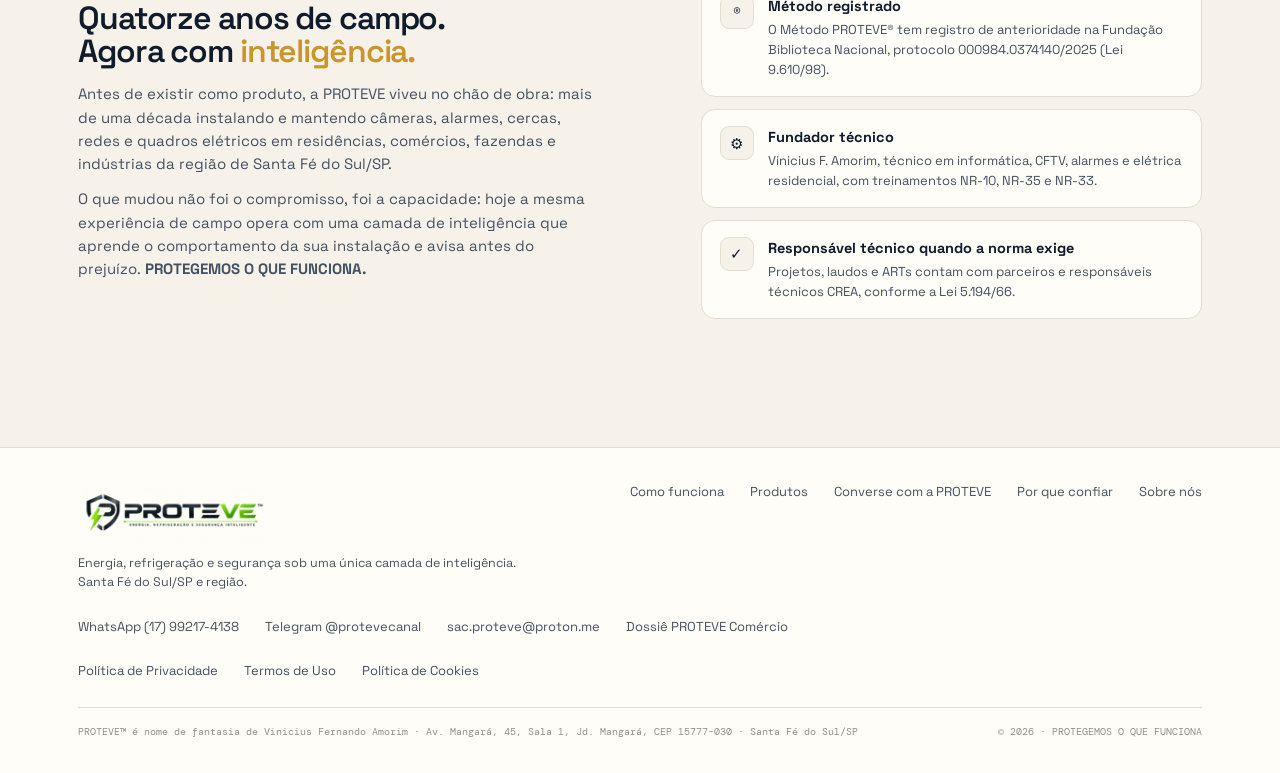
==== commit 8bbeae94: "Caso da geladeira: ilustracao IA recortada com selo, cartao de alerta honesto (FP 0,82->0,38, ciclos" ====
--- a/index.html
+++ b/index.html
@@ -291,11 +291,18 @@
 @media (max-width:960px){.sobre{grid-template-columns:1fr;gap:24px;padding:40px 0}}
 
 /* caso geladeira */
-.caso{display:grid;grid-template-columns:1.05fr .95fr;gap:46px;align-items:center;padding:56px 0;border-top:1px solid var(--line)}
+.caso{display:grid;grid-template-columns:1fr .62fr 1fr;gap:40px;align-items:center;padding:56px 0;border-top:1px solid var(--line)}
 .casocopy .label{display:block;margin-bottom:8px}
 .casocopy h2{font-size:32px;letter-spacing:-.035em;margin-bottom:16px}
 .casocopy p{font-size:15px;color:var(--ink2);margin-bottom:12px;max-width:540px}
 .fpcard{background:var(--card);border:1px solid var(--line);border-radius:16px;padding:22px}
+.casoimg{position:relative;display:flex;align-items:center;justify-content:center}
+.casoimg img{width:100%;max-width:270px;display:block}
+.casoimg .ilus{position:absolute;bottom:-6px;left:50%;transform:translateX(-50%);white-space:nowrap;background:rgba(255,253,248,.94);border:1px solid var(--line);border-radius:7px;padding:3px 9px;font-family:var(--mono);font-size:8.5px;letter-spacing:.14em;color:var(--ink2)}
+.alerta{background:var(--card);border:1px solid var(--line);border-left:3px solid #d54d2f;border-radius:12px;padding:14px 16px;margin-bottom:14px}
+.alerta .al{display:flex;align-items:center;gap:7px;font-family:var(--mono);font-size:9.5px;letter-spacing:.16em;color:#d54d2f;margin-bottom:6px}
+.alerta b{font-size:14px;display:block;margin-bottom:3px}
+.alerta p{font-size:12.5px;color:var(--ink2);margin:0}
 .fpcard .label{display:block;margin-bottom:6px}
 .fpbig{font-size:26px;font-weight:700;letter-spacing:-.02em}
 .fpbig small{font-size:13px;color:var(--ink3);font-weight:400}
@@ -309,7 +316,7 @@
 .enst .label{display:block;margin-bottom:8px;color:var(--bronze,#c9962e)}
 .enst b{font-size:15px;display:block;margin-bottom:4px}
 .enst p{font-size:13px;color:var(--ink2);margin:0}
-@media (max-width:960px){.caso{grid-template-columns:1fr;gap:26px;padding:40px 0}.ensgrid{grid-template-columns:1fr}}
+@media (max-width:960px){.caso{grid-template-columns:1fr;gap:26px;padding:40px 0}.casoimg img{max-width:190px}.ensgrid{grid-template-columns:1fr}}
 
 /* entrada nichos */
 .prodintro{display:grid;grid-template-columns:360px 1fr;gap:44px;align-items:center;margin-top:26px}
@@ -592,7 +599,17 @@
         <p>Foram <b>5 meses de sinais claros</b> antes do compressor queimar. O histórico guardava a história inteira: nenhuma queima foi surpresa, foi um desfile de sintomas.</p>
         <p>Na próxima geladeira, a diferença é o aviso chegar com tempo de sobra pra <b>decidir antes do prejuízo</b>.</p>
       </div>
-      <div class="fpcard">
+      <div class="casoimg">
+        <img src="./img/geladeira-ilustrativa.png" alt="Ilustração de geladeira monitorada pela PROTEVE, com escudo da marca e sinal de alerta" loading="lazy">
+        <span class="ilus">VISUAL ILUSTRATIVO GERADO POR IA</span>
+      </div>
+      <div>
+        <div class="alerta">
+          <span class="al">⚠ AVISO · ATIVO</span>
+          <b>Geladeira operando fora do padrão</b>
+          <p>Ciclos subiram de 5,6 para 8,9 por dia e o fator de potência caiu de 0,82 para 0,38. Possível falha em andamento: recomendamos verificação técnica.</p>
+        </div>
+        <div class="fpcard">
         <span class="label">FATOR DE POTÊNCIA · MAR→JUL/2026</span>
         <div class="fpbig">0,82 <span style="color:var(--ink3)">→</span> 0,38</div>
         <svg viewBox="0 0 300 150" width="100%" height="auto" role="img" aria-label="Queda do fator de potência da geladeira de março a julho de 2026">
@@ -613,6 +630,7 @@
           <span class="chip">ciclos/dia: 5,6 → 8,9 (+60%)</span>
           <span class="chip">sinais 5 meses antes da queima</span>
           <span class="chip">nova unidade instalada: 6,0 ciclos/dia</span>
+        </div>
         </div>
       </div>
     </div>
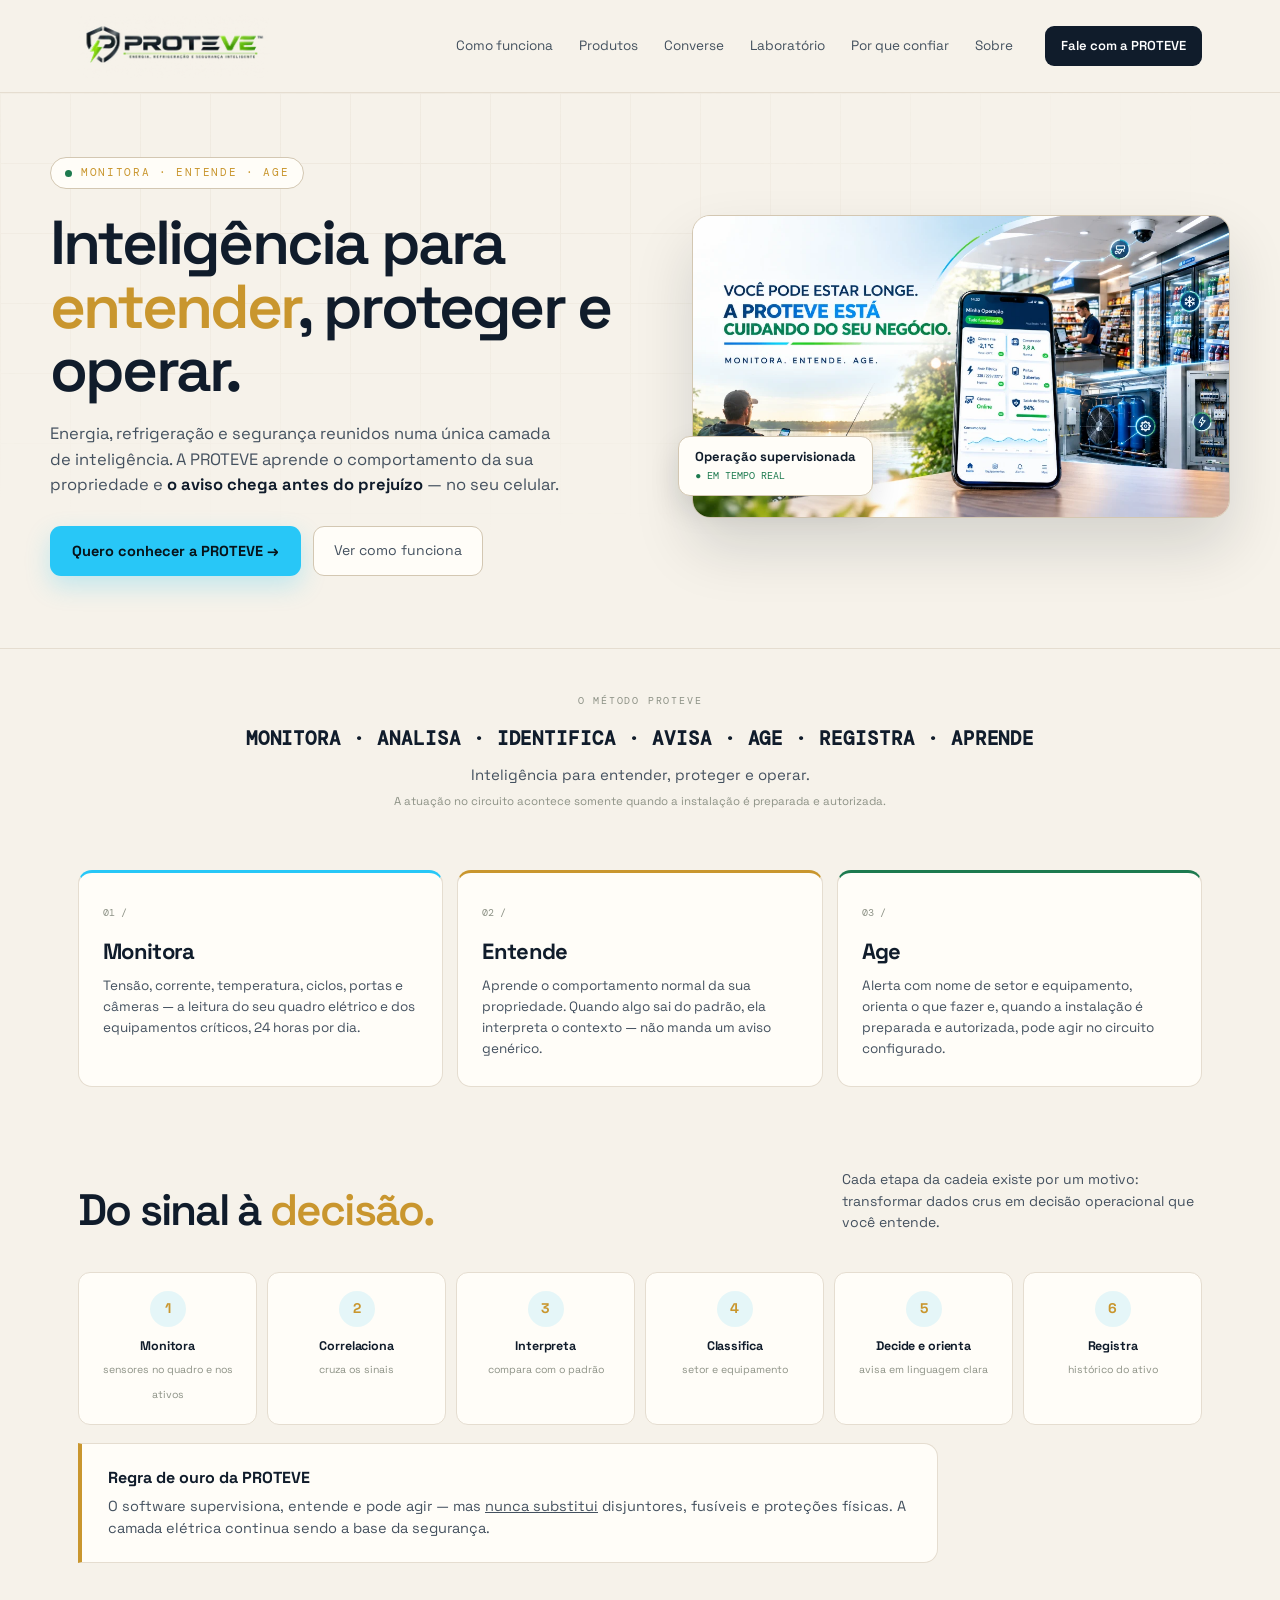
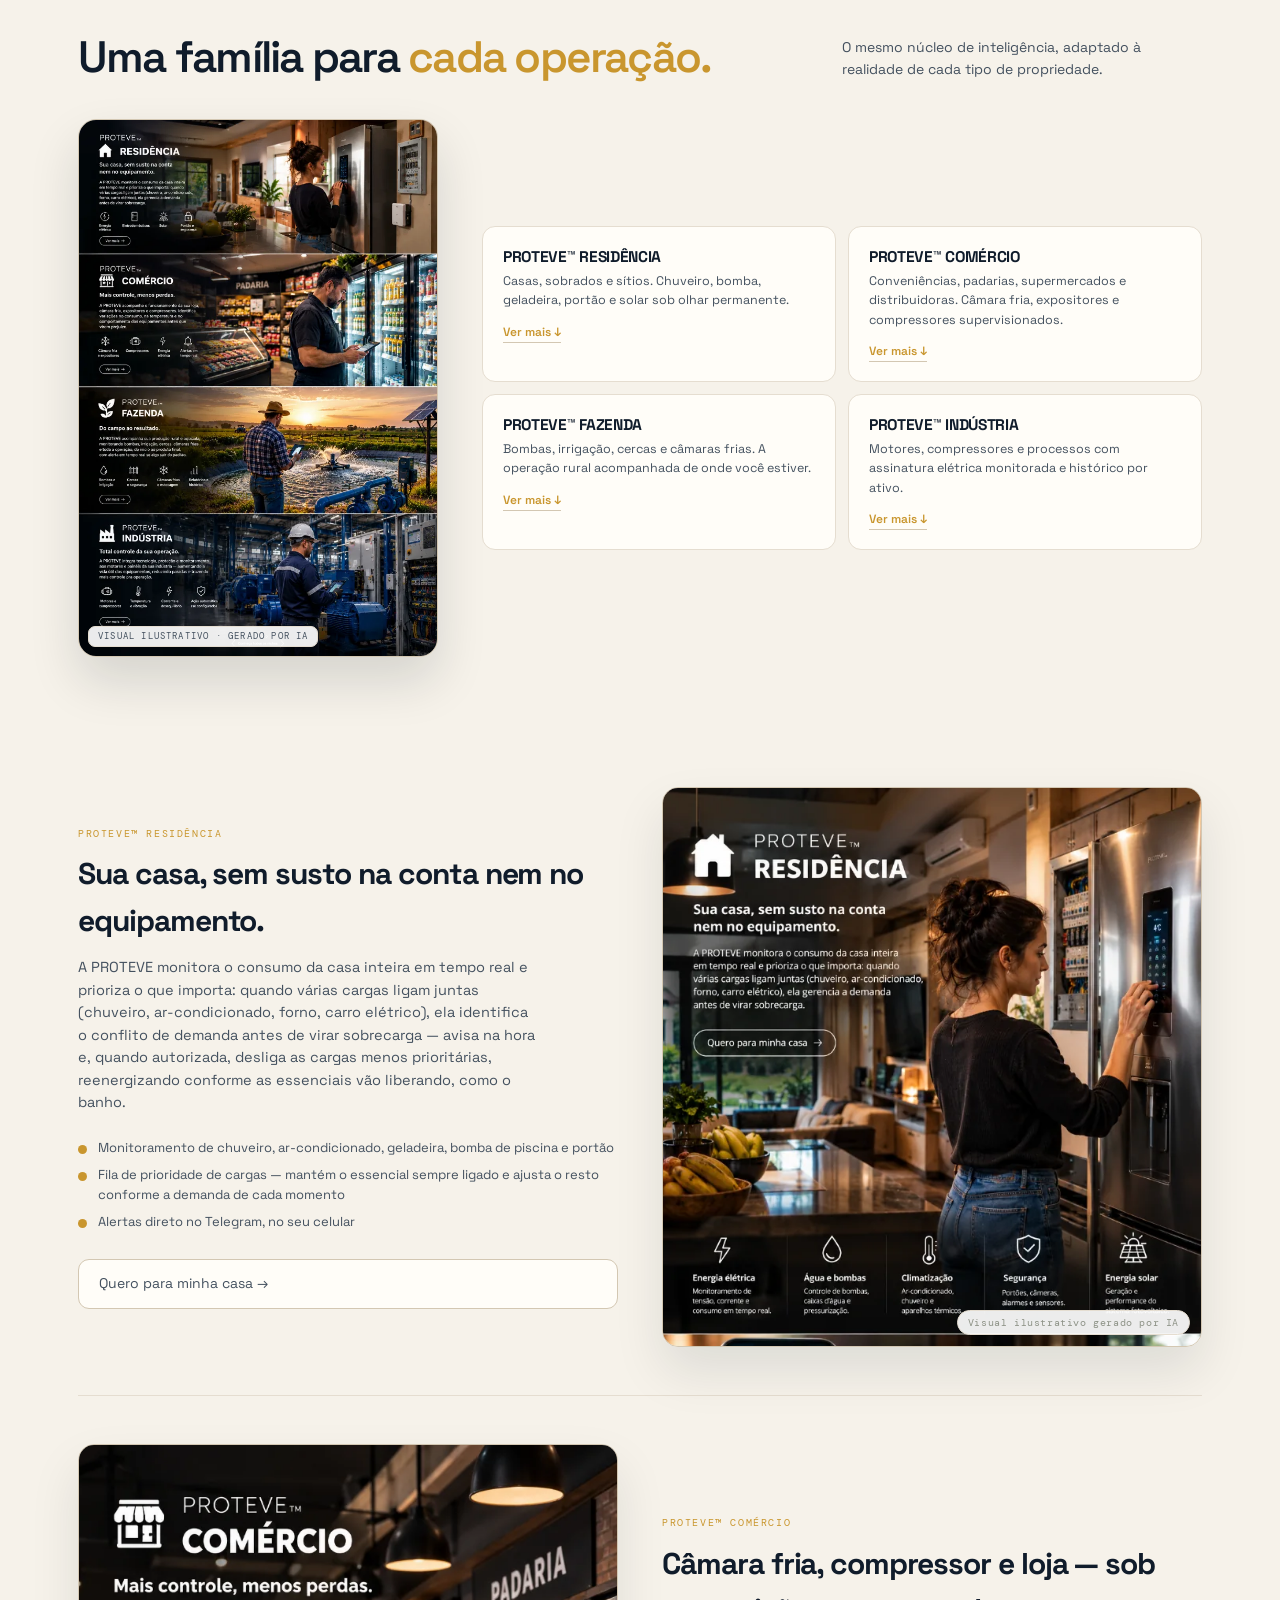
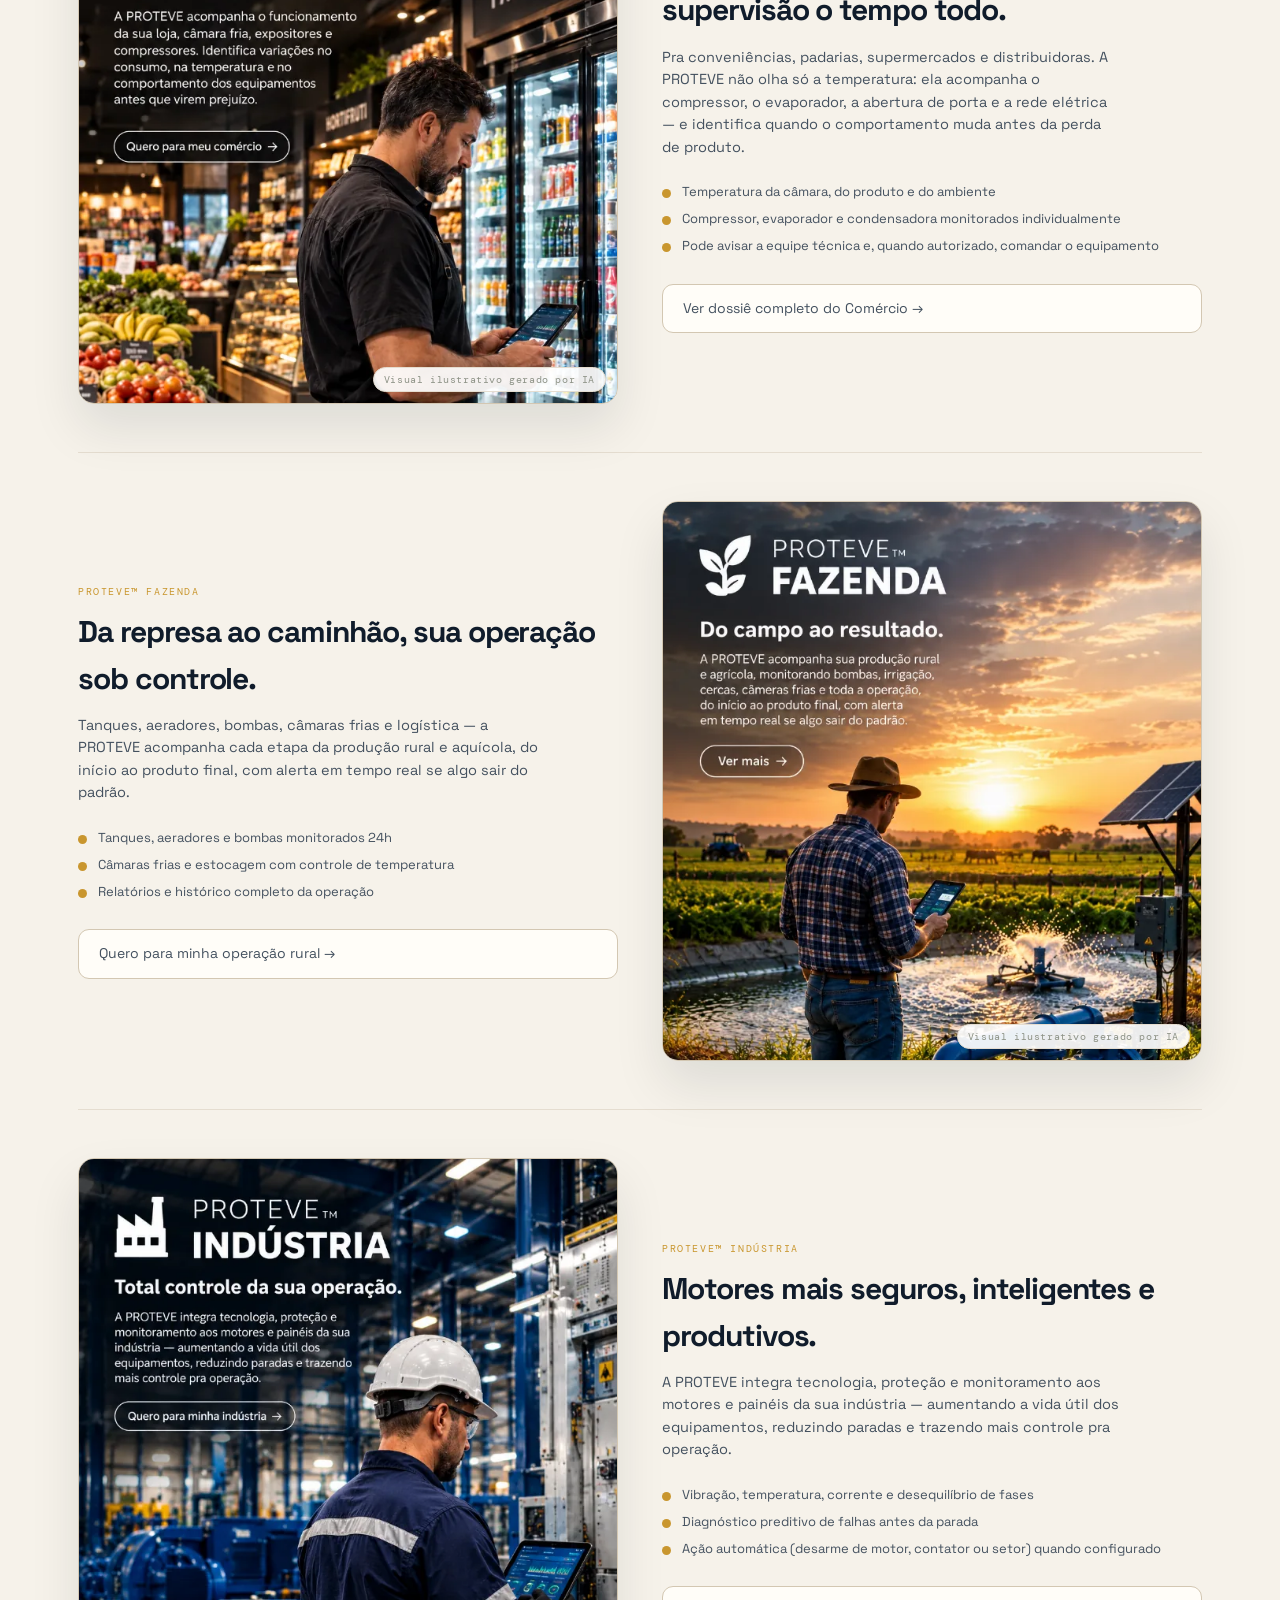
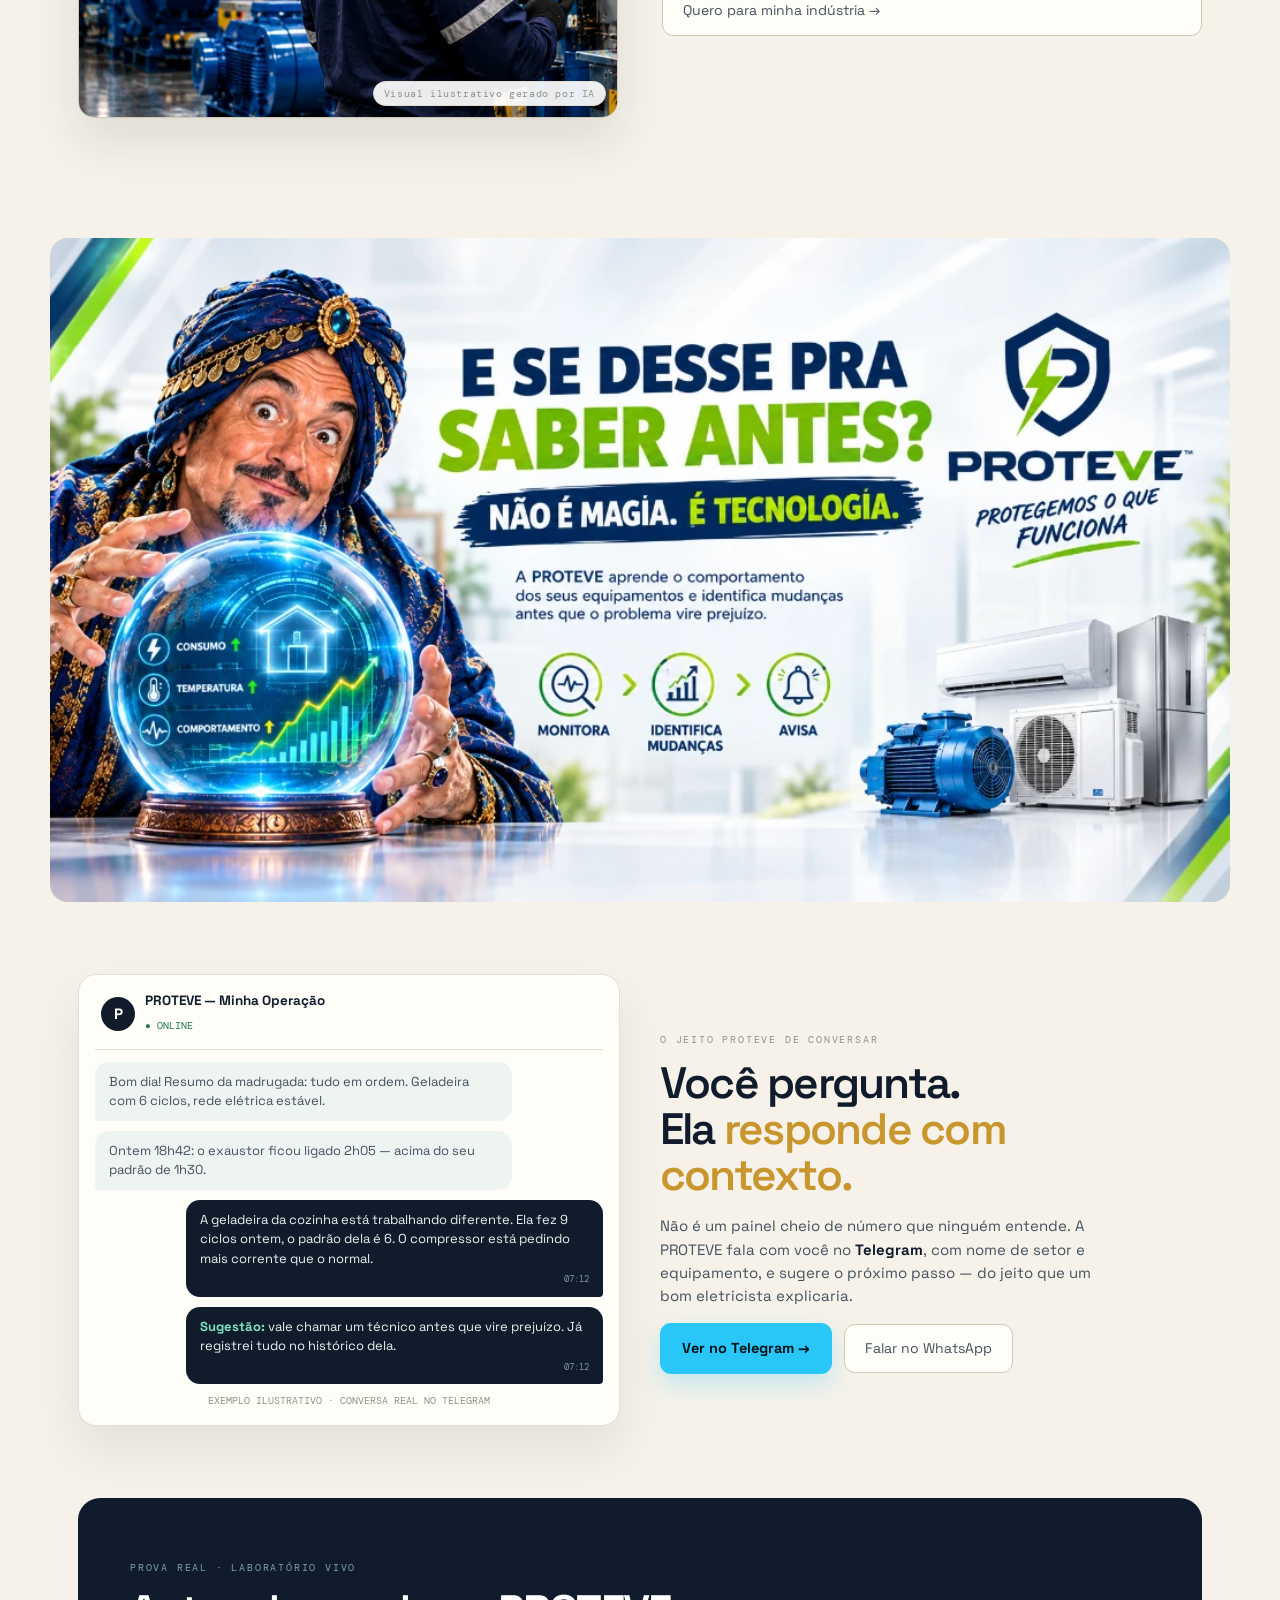
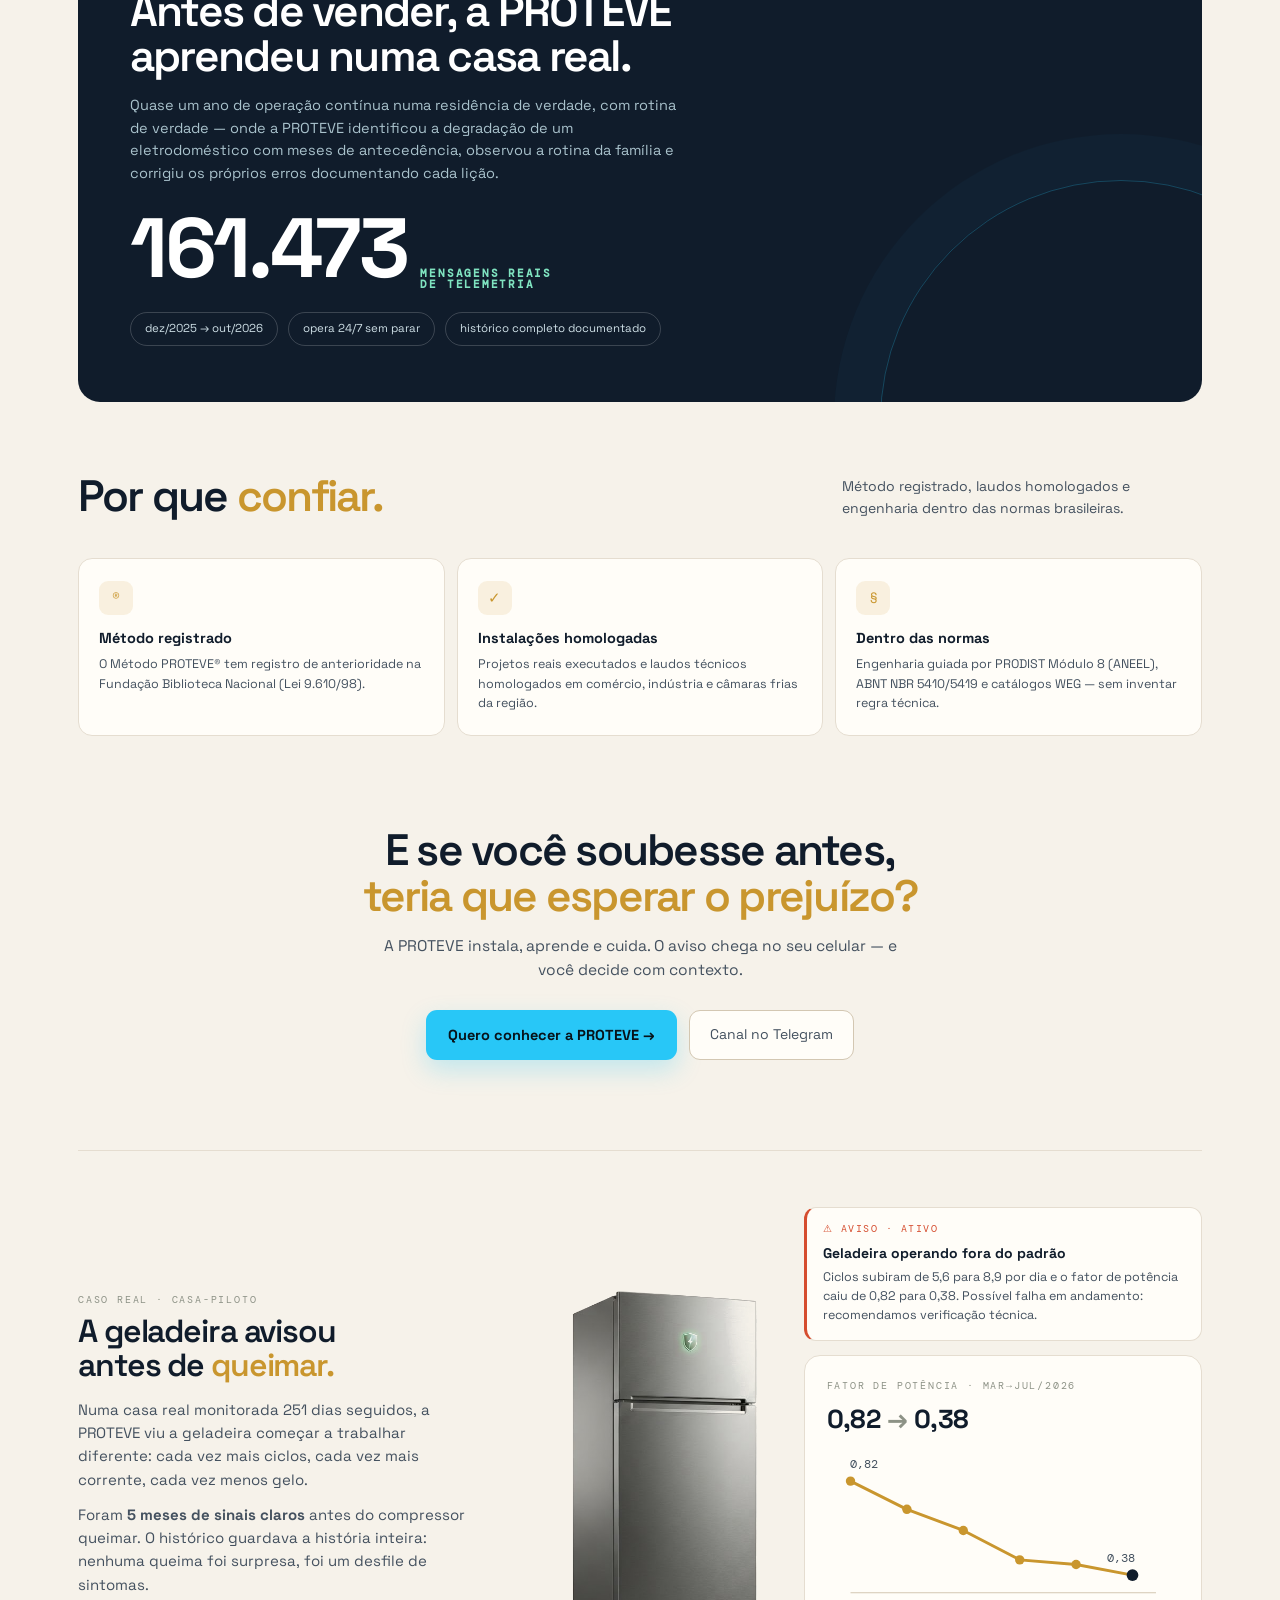
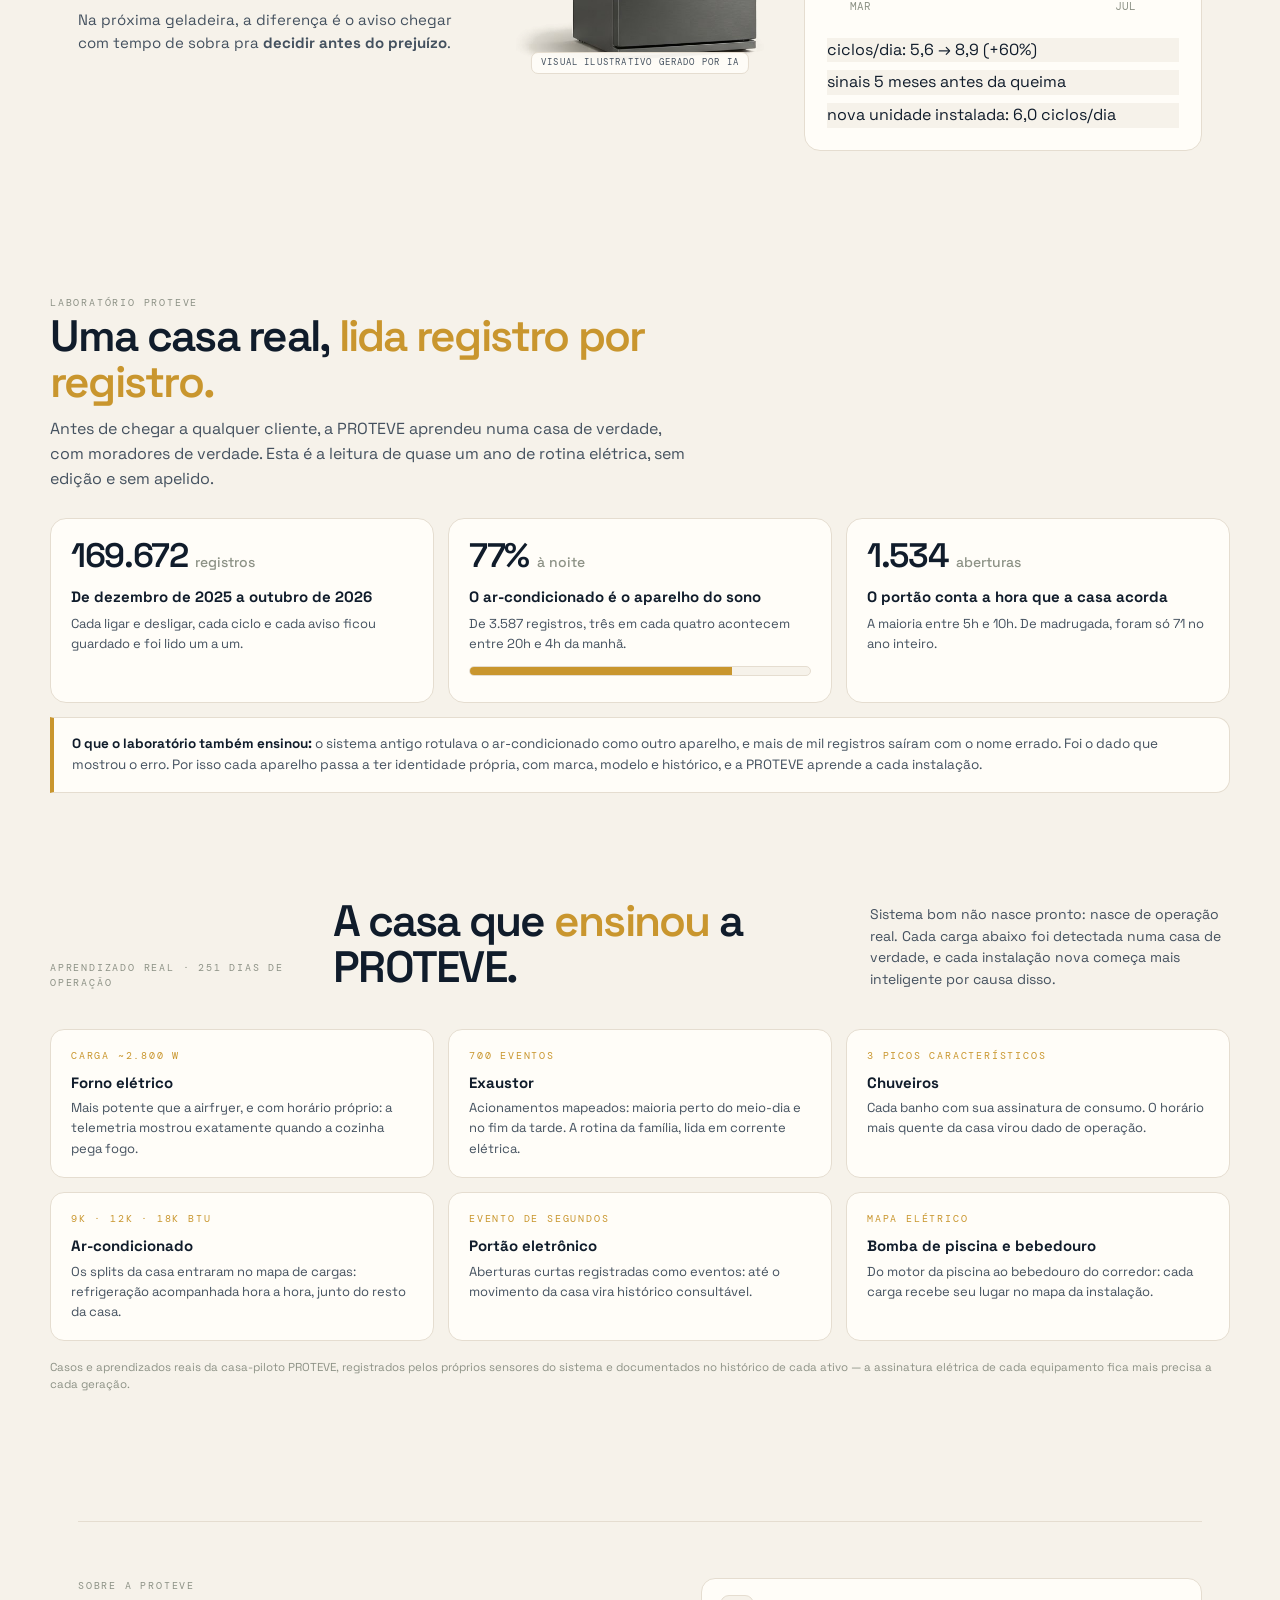
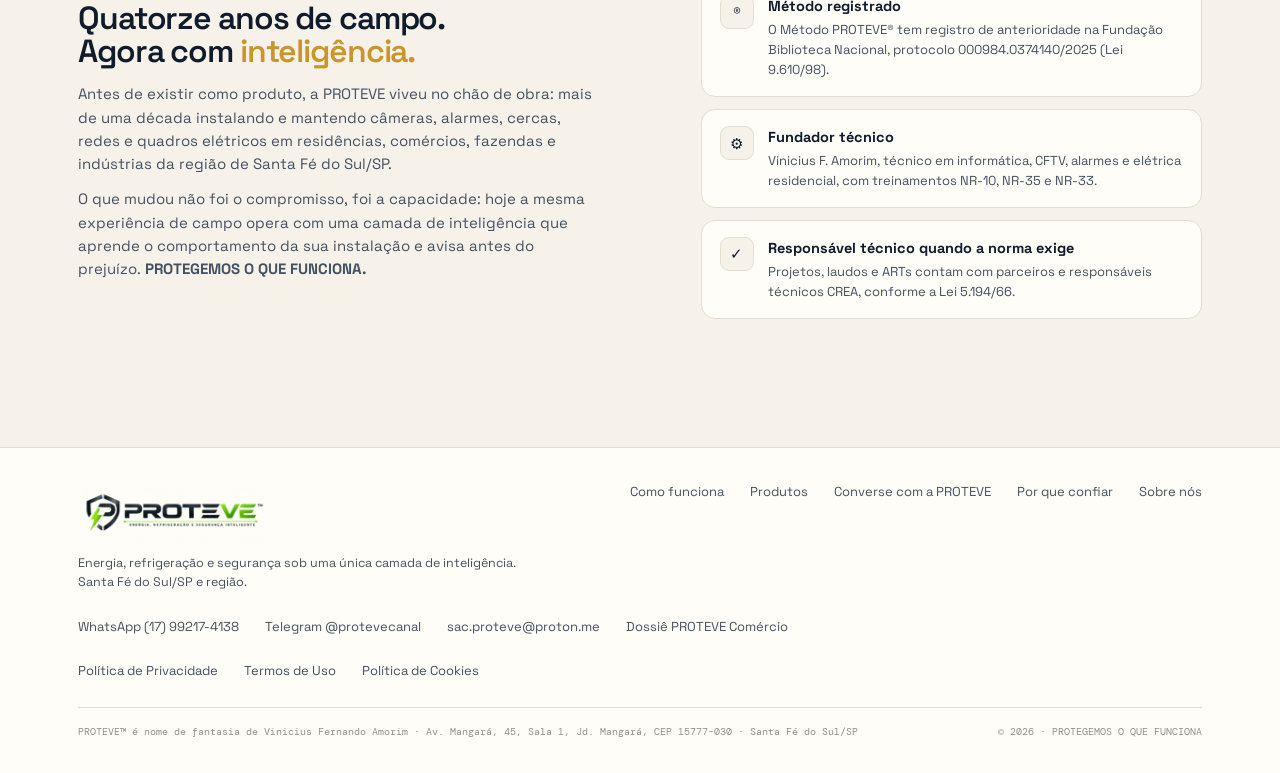
==== commit 767d5a31: "Laboratorio: contador atualizado para 169.672 registros (export 10/10/2026)" ====
--- a/index.html
+++ b/index.html
@@ -647,7 +647,7 @@
     </div>
     <div class="labgrid">
       <div class="labc">
-        <div class="big">166.106 <small>registros</small></div>
+        <div class="big">169.672 <small>registros</small></div>
         <h3>De dezembro de 2025 a outubro de 2026</h3>
         <p>Cada ligar e desligar, cada ciclo e cada aviso ficou guardado e foi lido um a um.</p>
       </div>
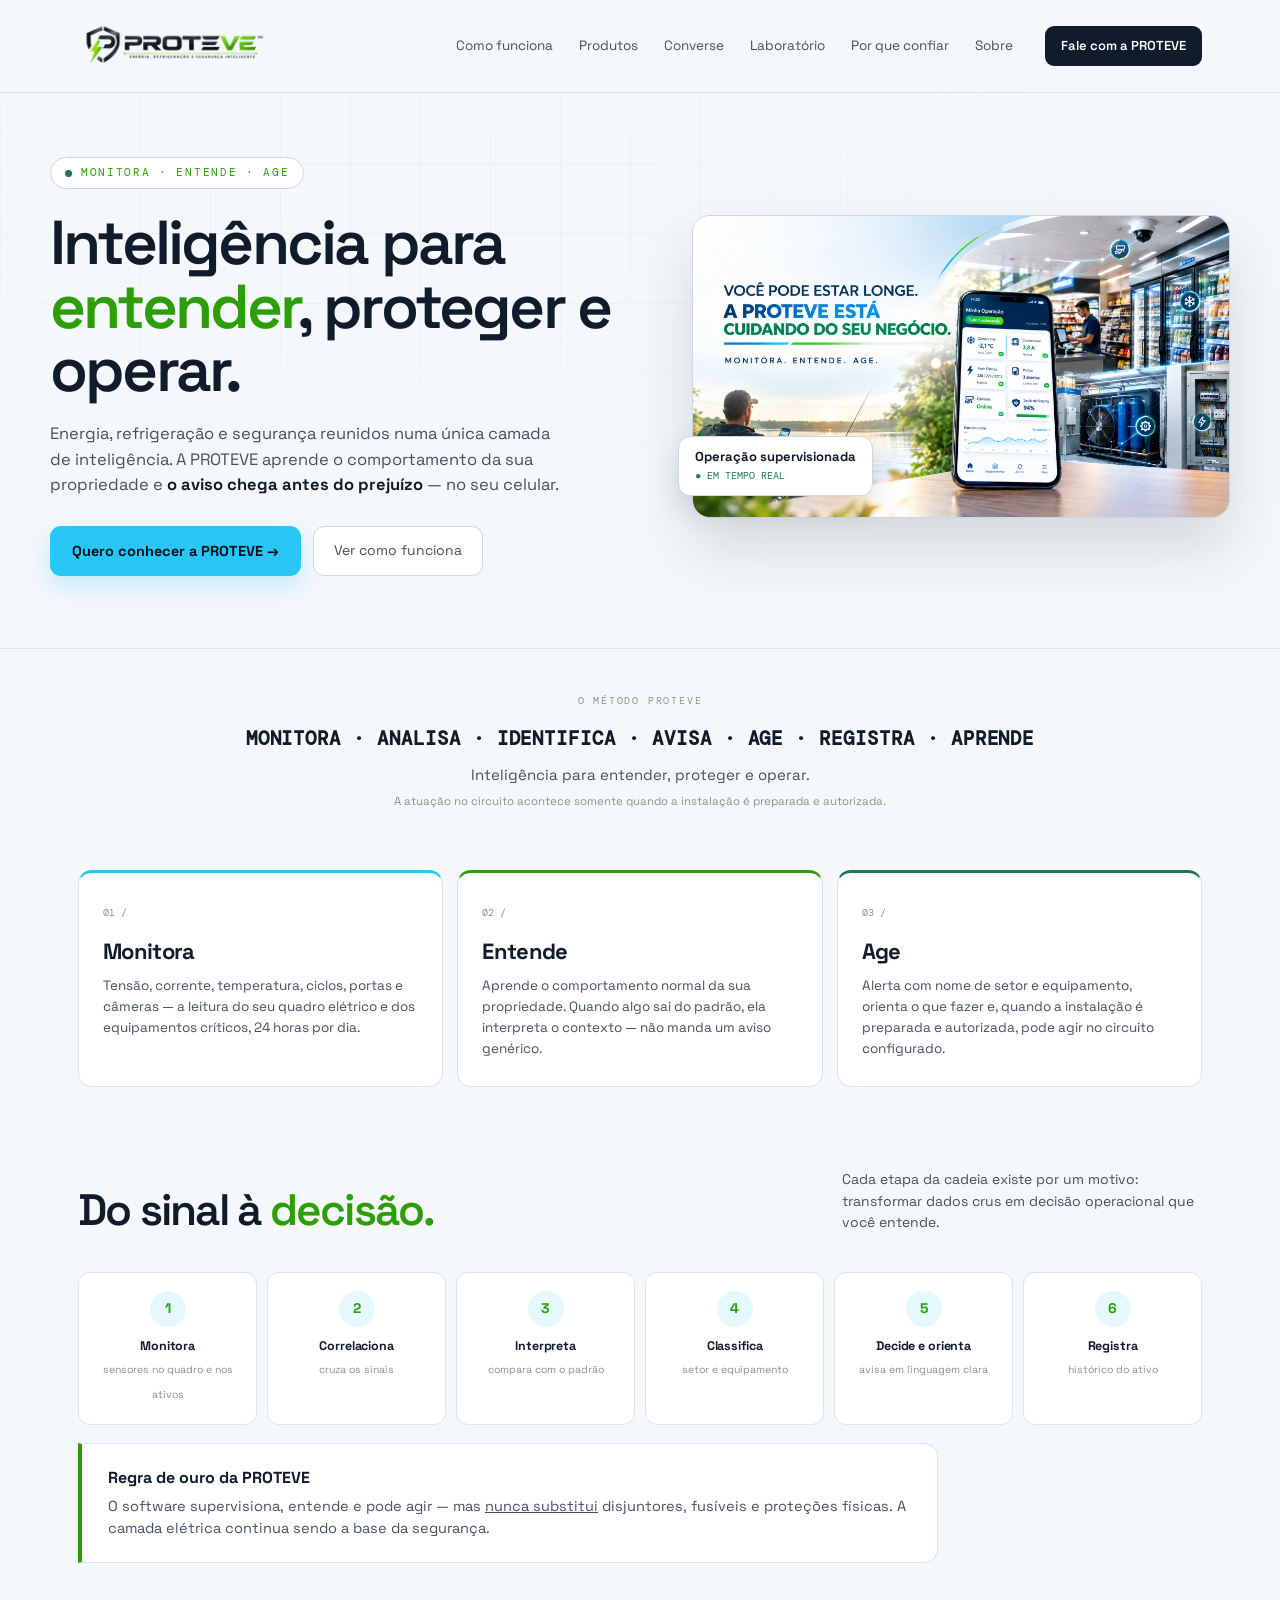
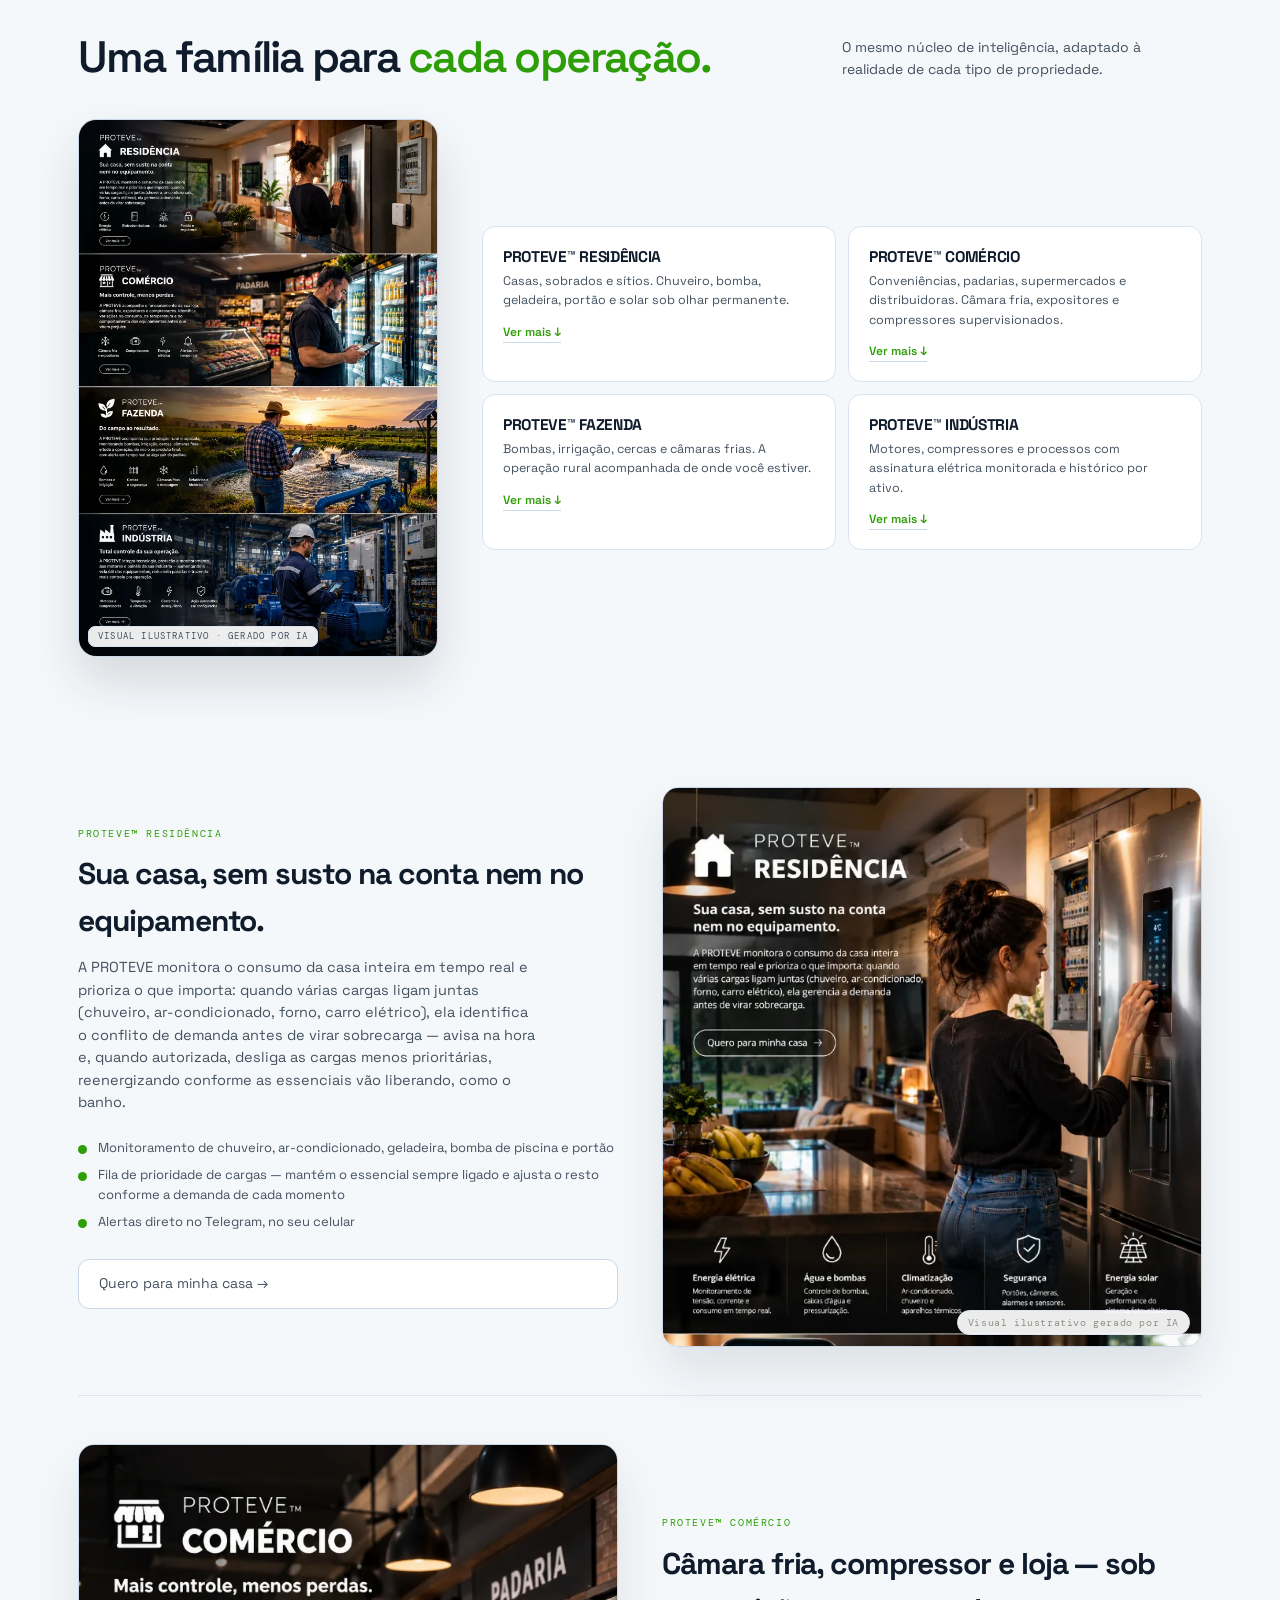
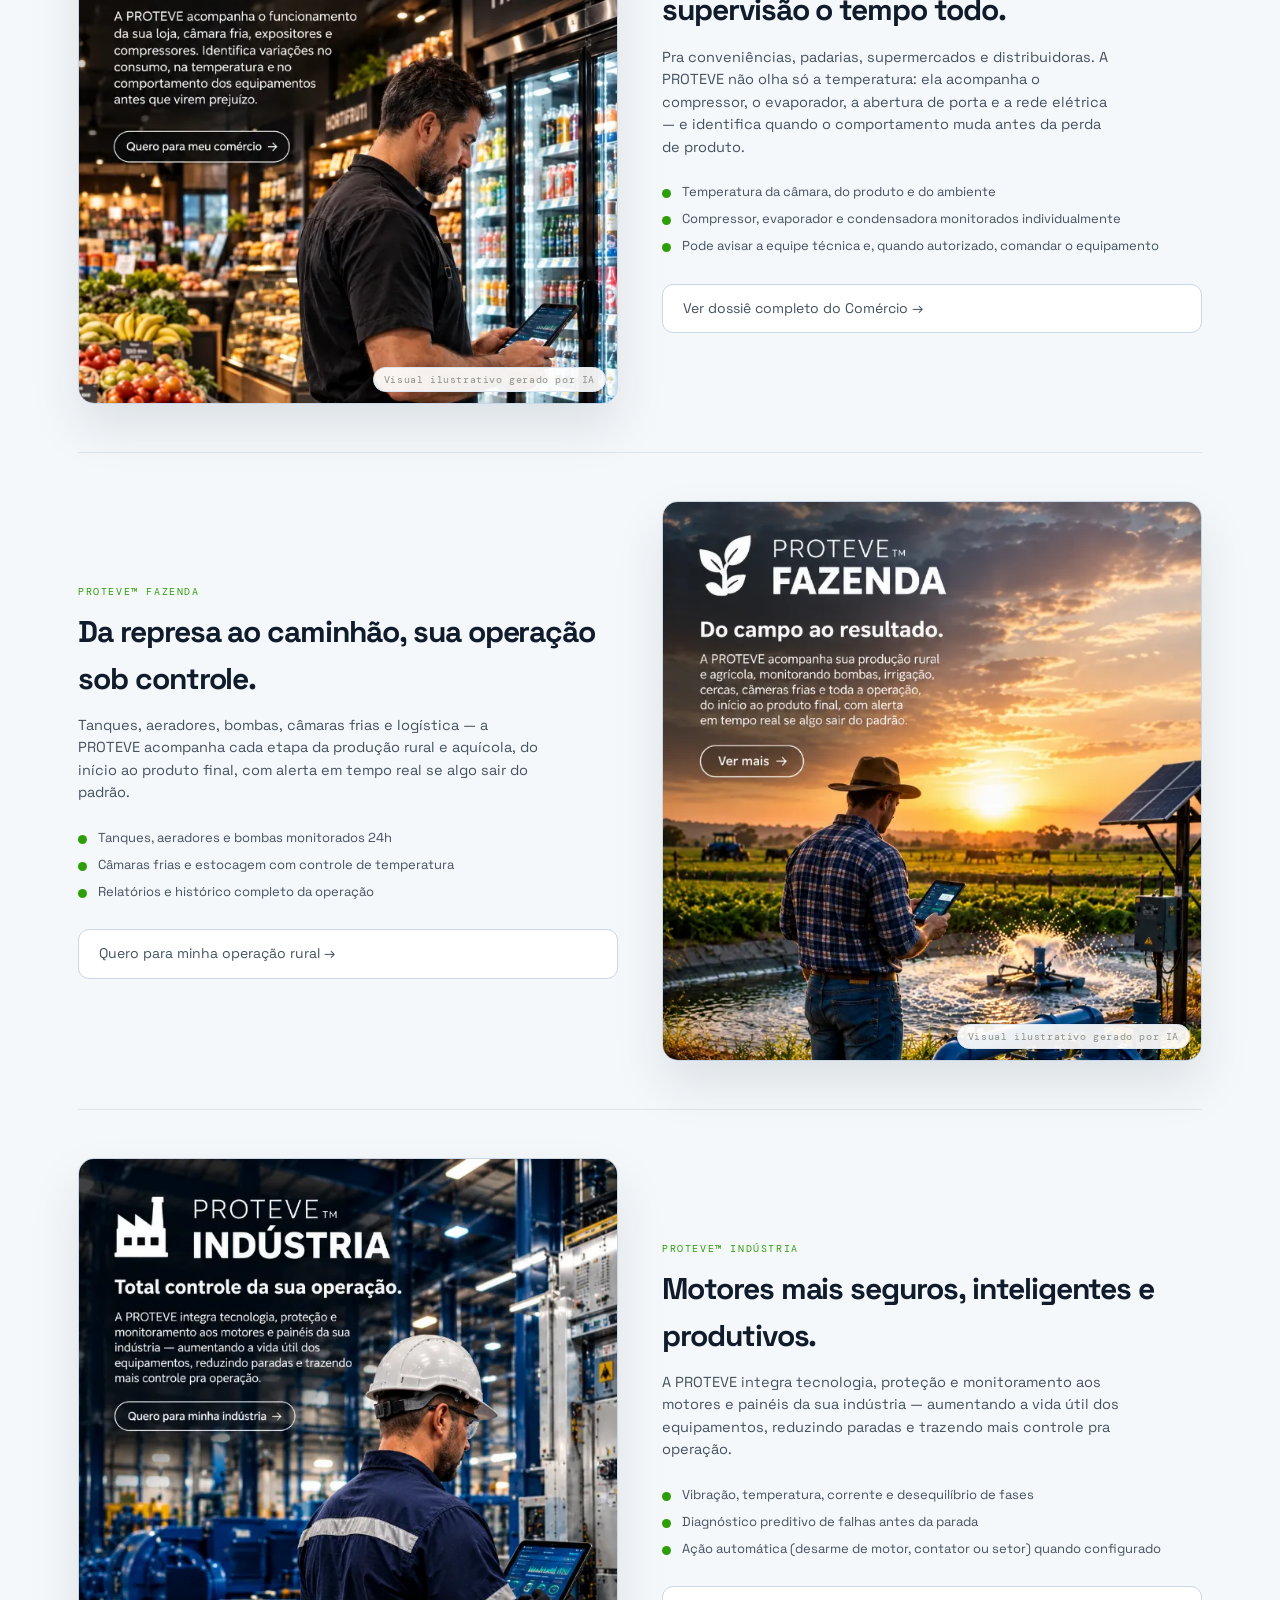
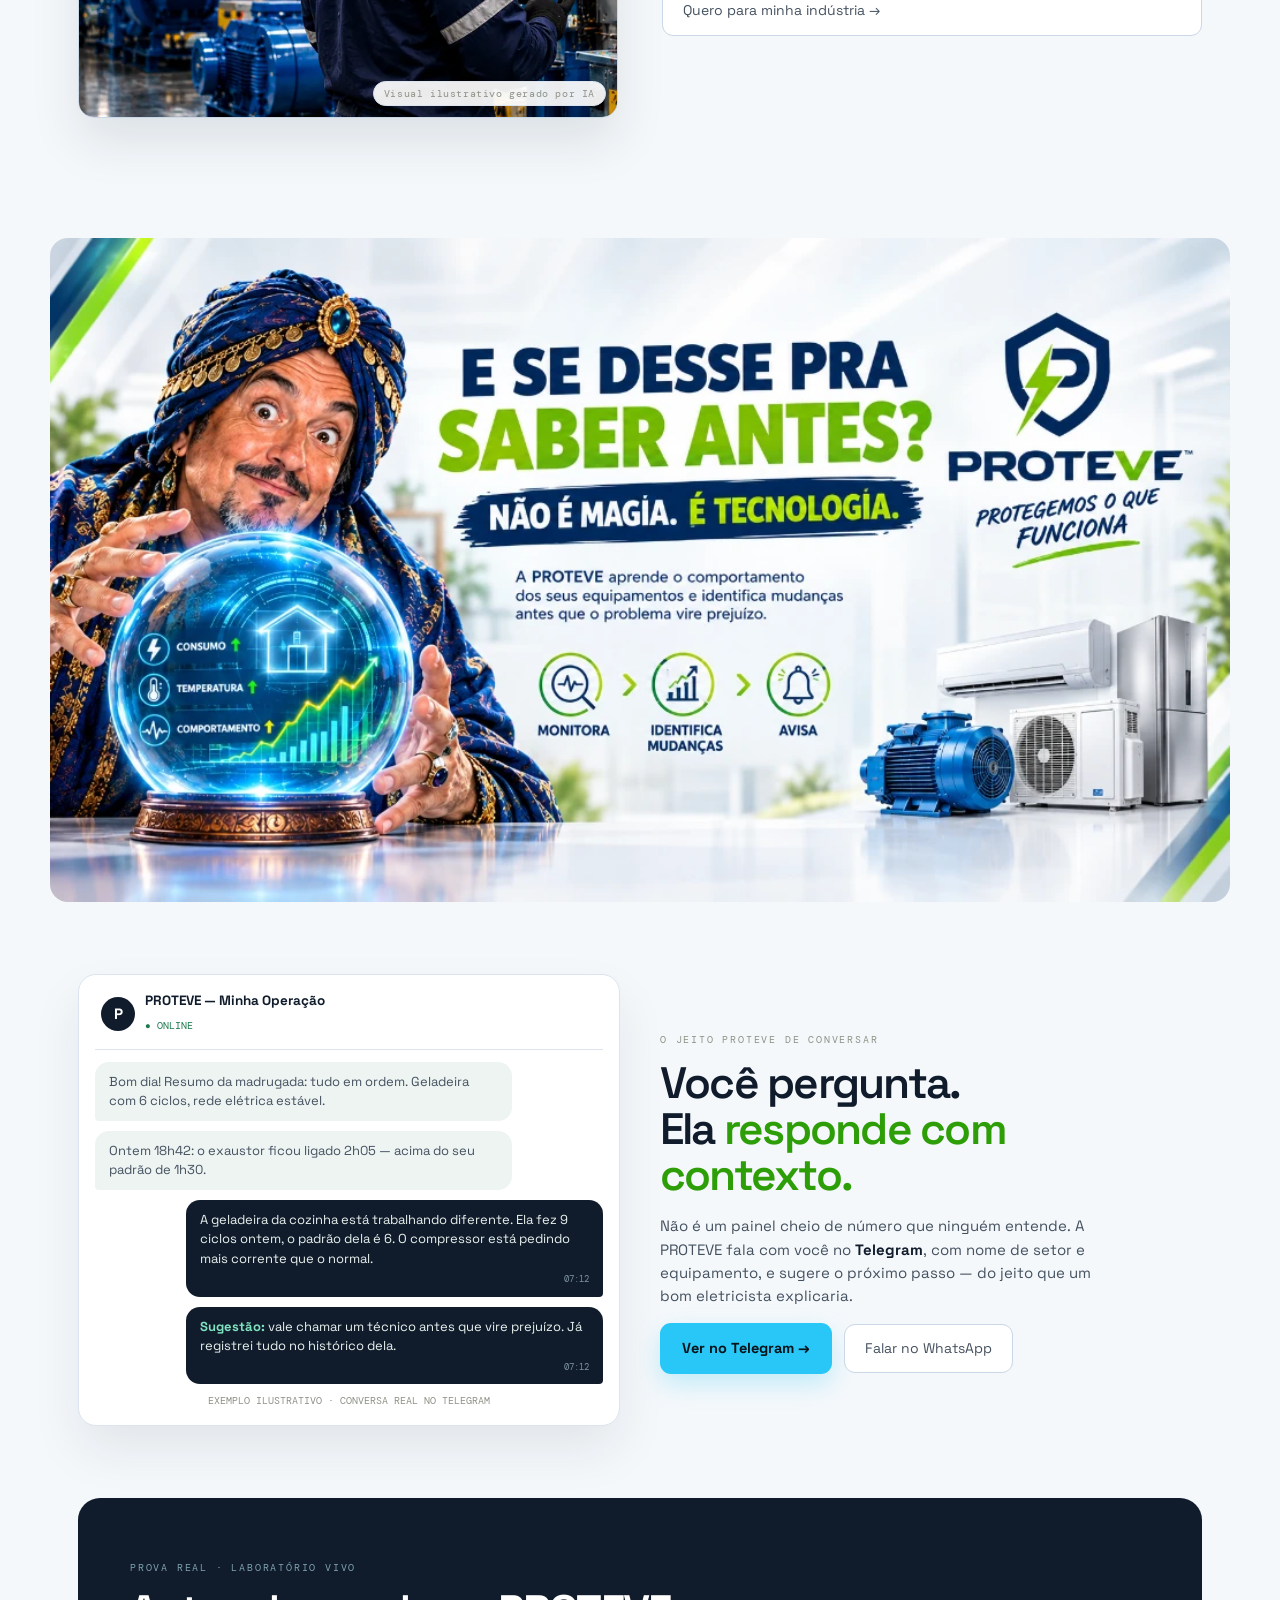
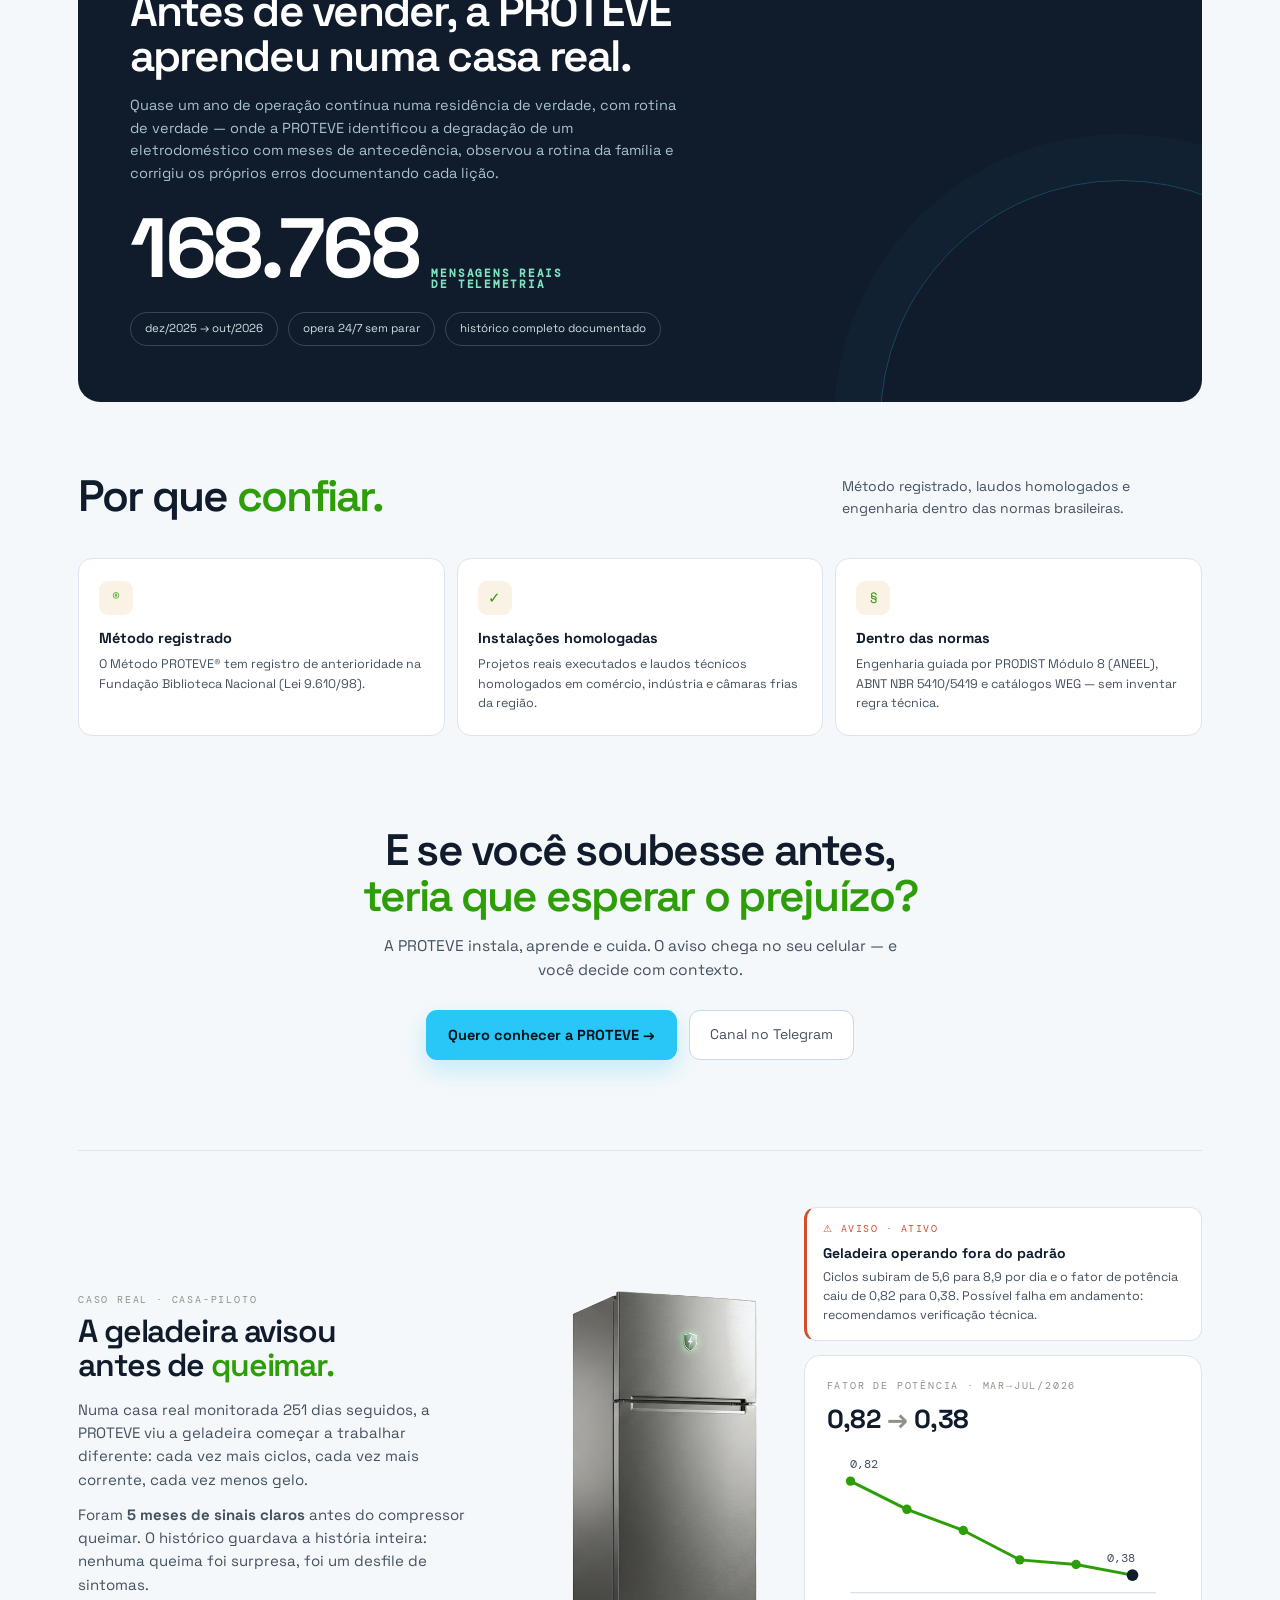
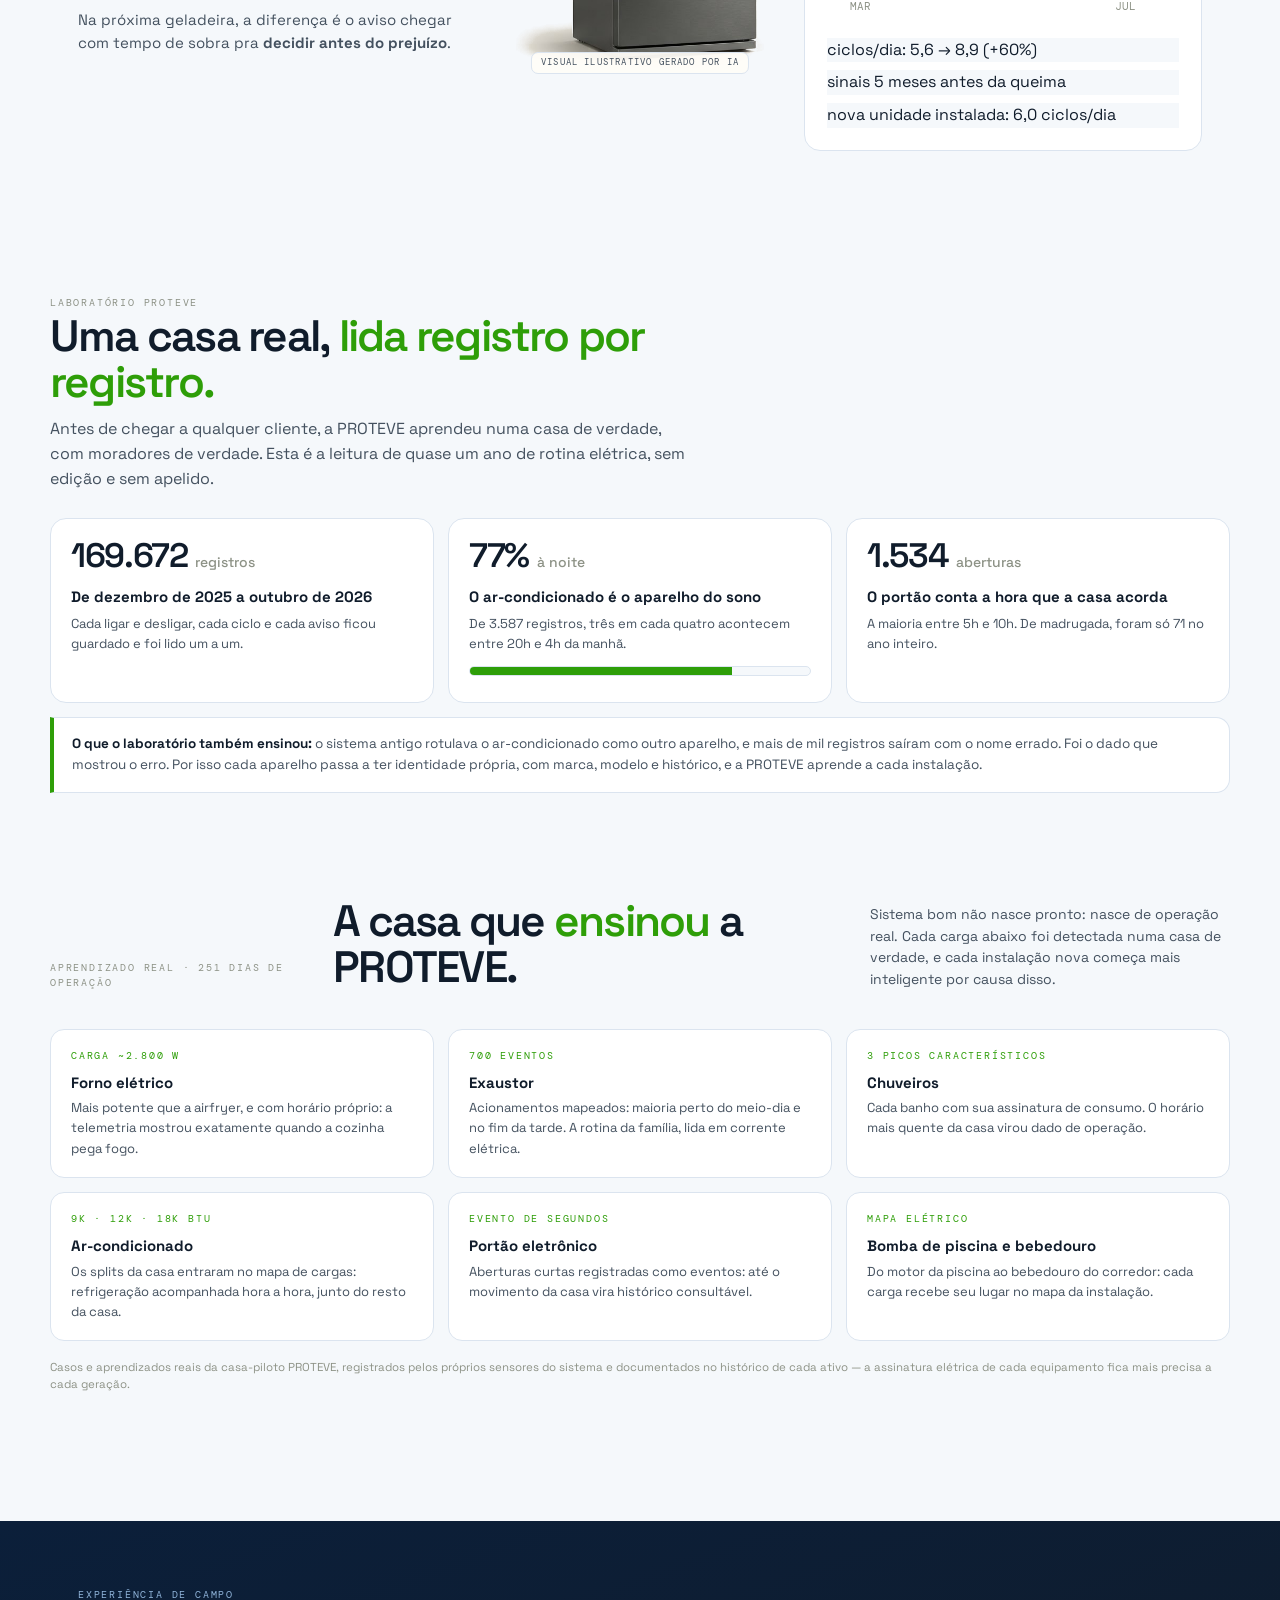
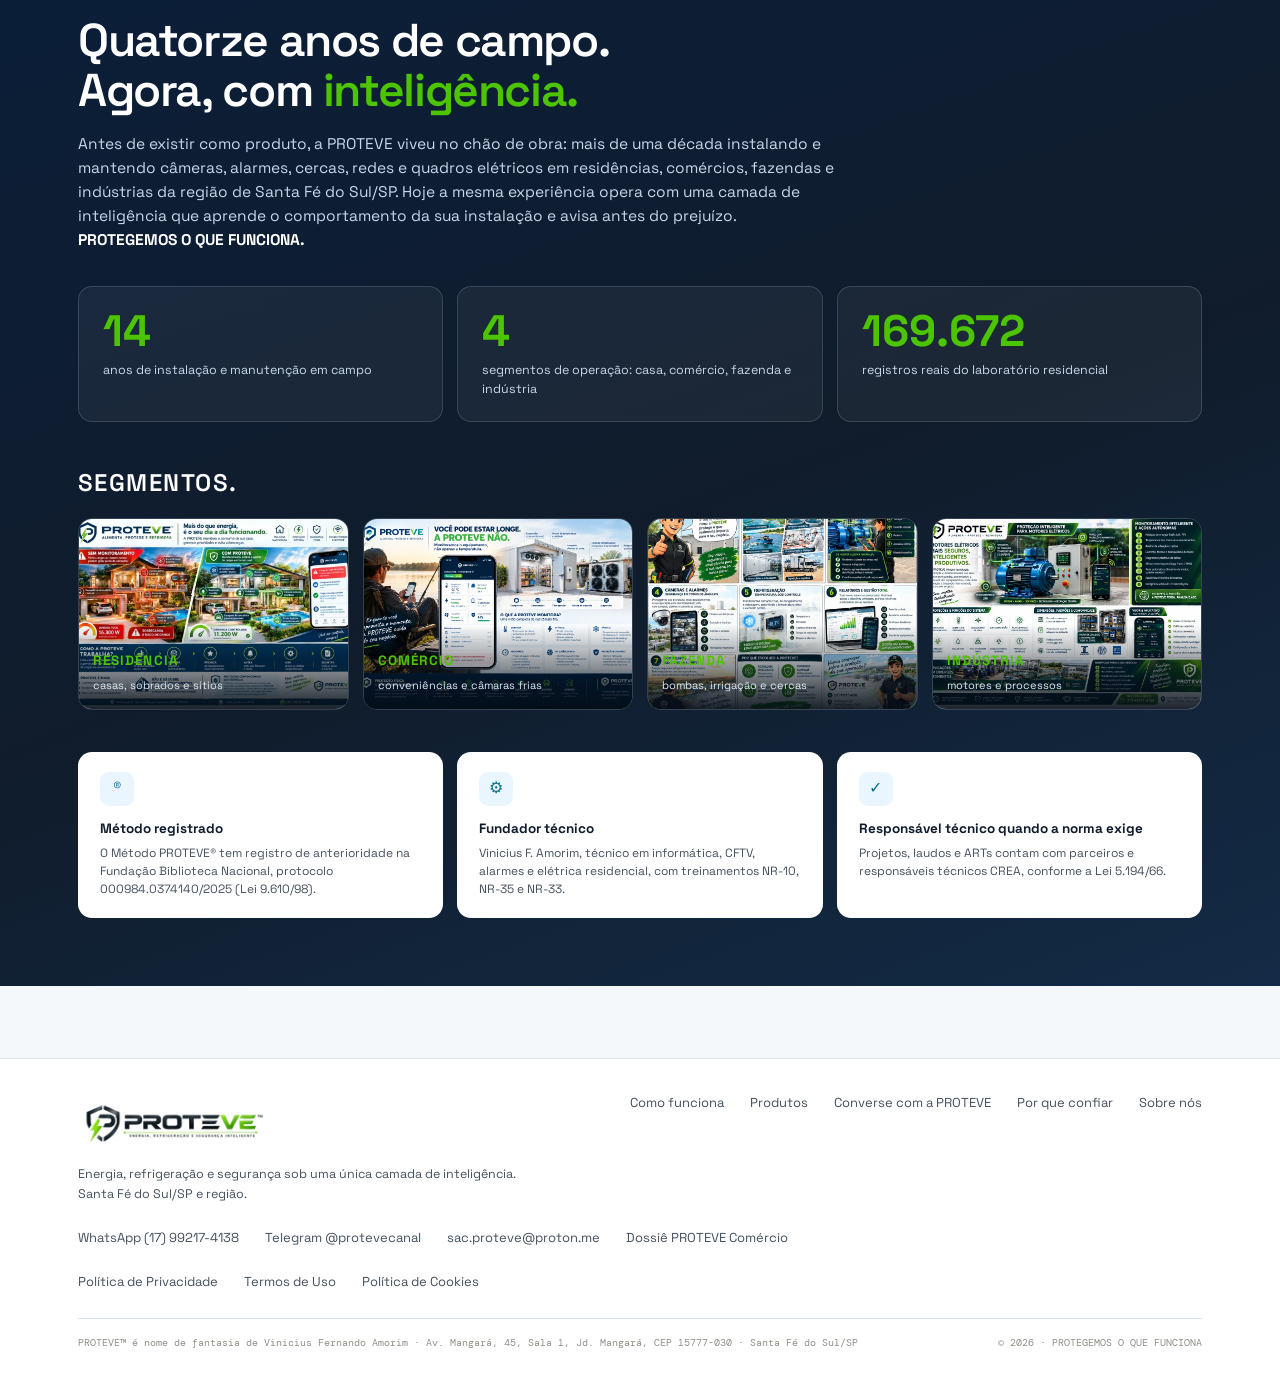
==== commit cb6f1a0e: "Paleta tech: fim do creme/marfim (fundo gelo #f5f8fb, cards brancos, destaque verde); nova faixa Exp" ====
--- a/index.html
+++ b/index.html
@@ -55,9 +55,9 @@
 <style>
 @import url('https://fonts.googleapis.com/css2?family=Space+Grotesk:wght@400;500;600;700&family=DM+Mono:wght@400;500&display=swap');
 :root{
---paper:#f6f2ea;--card:#fffdf8;--line:#e5ddd0;--line2:#d3c7b2;
+--paper:#f5f8fb;--card:#ffffff;--line:#dbe4ef;--line2:#c9d7e6;
 --ink:#101c2b;--ink2:#44515f;--ink3:#8d9286;
---blue:#28c7f7;--navy:#101c2b;--amber:#c9962e;--green:#1d7a4f;--cyan-deep:#0d6e8f;
+--blue:#28c7f7;--navy:#101c2b;--amber:#2e9e08;--green:#1d7a4f;--cyan-deep:#0d6e8f;--bronze:#2e9e08;
 --mono:'DM Mono',monospace;
 --max:1180px;
 }
@@ -70,7 +70,7 @@
 .label{font-family:var(--mono);font-size:10px;letter-spacing:.18em;text-transform:uppercase;color:var(--ink3)}
 
 /* ===== header ===== */
-header{position:sticky;top:0;z-index:50;background:rgba(246,242,234,.92);backdrop-filter:blur(10px);border-bottom:1px solid var(--line)}
+header{position:sticky;top:0;z-index:50;background:rgba(245,248,251,.92);backdrop-filter:blur(10px);border-bottom:1px solid var(--line)}
 .bar{display:flex;align-items:center;gap:32px;height:92px}
 .logo{display:flex;align-items:center}
 .logo-img{height:64px;display:block}
@@ -81,13 +81,13 @@
 .wa-btn:hover{background:#1c2b36}
 .burger{display:none;margin-left:auto;background:none;border:0;color:var(--ink);font-size:22px;cursor:pointer}
 .mnav{display:none;border-top:1px solid var(--line);background:var(--card);padding:14px 28px 18px;flex-direction:column;gap:12px;font-size:15px}
-.mnav a.on{color:var(--bronze,#c9962e);font-weight:600}
+.mnav a.on{color:var(--bronze);font-weight:600}
 
 
 /* ===== fases ===== */
 .fases-strip{padding:38px 0 8px;text-align:center}
 .fases-line{font-family:var(--mono);font-weight:600;font-size:clamp(12.5px,1.9vw,19px);letter-spacing:.05em;color:var(--ink);margin:12px 0 10px}
-.fases-line em{font-style:normal;color:var(--bronze,#c9962e)}
+.fases-line em{font-style:normal;color:var(--bronze)}
 .fases-tag{font-size:15px;color:var(--ink2);margin:0 0 6px}
 .fases-tag small{display:block;font-size:11.5px;color:var(--ink3);margin-top:6px}
 
@@ -95,11 +95,11 @@
 .hero{position:relative;overflow:hidden;border-bottom:1px solid var(--line)}
 .hero-grid-bg{position:absolute;inset:0;opacity:.5;background-image:linear-gradient(var(--line) 1px,transparent 1px),linear-gradient(90deg,var(--line) 1px,transparent 1px);background-size:70px 70px;mask-image:radial-gradient(ellipse 90% 80% at 30% 20%,black,transparent 75%)}
 .hero-in{position:relative;display:grid;grid-template-columns:1.05fr .95fr;gap:48px;padding:64px 0 72px;align-items:center}
-.kicker{display:inline-flex;align-items:center;gap:9px;font-family:var(--mono);font-size:10.5px;letter-spacing:.16em;color:var(--bronze,#c9962e);border:1px solid var(--line2);border-radius:999px;padding:7px 14px;background:var(--card);margin-bottom:22px}
+.kicker{display:inline-flex;align-items:center;gap:9px;font-family:var(--mono);font-size:10.5px;letter-spacing:.16em;color:var(--bronze);border:1px solid var(--line2);border-radius:999px;padding:7px 14px;background:var(--card);margin-bottom:22px}
 .kicker .dot{width:7px;height:7px;border-radius:50%;background:var(--green);animation:pulse 2.2s infinite}
 @keyframes pulse{0%,100%{box-shadow:0 0 0 0 rgba(29,122,79,.35)}50%{box-shadow:0 0 0 7px rgba(29,122,79,0)}}
 h1{font-size:clamp(38px,5.2vw,62px);font-weight:600;letter-spacing:-.045em;line-height:1.02;margin-bottom:20px}
-h1 em{font-style:normal;color:var(--bronze,#c9962e)}
+h1 em{font-style:normal;color:var(--bronze)}
 .hero-sub{font-size:16.5px;color:var(--ink2);max-width:520px;margin-bottom:28px}
 .hero-sub b{color:var(--ink)}
 .ctas{display:flex;gap:12px;flex-wrap:wrap;align-items:center}
@@ -126,13 +126,13 @@
 section{padding:72px 0}
 .shead{display:flex;align-items:flex-end;justify-content:space-between;gap:24px;margin-bottom:38px}
 h2{font-size:clamp(30px,3.6vw,44px);font-weight:600;letter-spacing:-.04em;line-height:1.04}
-h2 span{color:var(--bronze,#c9962e)}
+h2 span{color:var(--bronze)}
 .shead p{max-width:360px;font-size:14px;color:var(--ink2)}
 
 /* pipeline */
 .pipe{display:grid;grid-template-columns:repeat(6,1fr);gap:10px}
 .pstep{background:var(--card);border:1px solid var(--line);border-radius:12px;padding:18px 14px;text-align:center;position:relative}
-.pstep .c{width:36px;height:36px;border-radius:50%;display:grid;place-items:center;margin:0 auto 10px;background:rgba(40,199,247,.12);color:var(--bronze,#c9962e);font-weight:700;font-size:14px}
+.pstep .c{width:36px;height:36px;border-radius:50%;display:grid;place-items:center;margin:0 auto 10px;background:rgba(40,199,247,.12);color:var(--bronze);font-weight:700;font-size:14px}
 .pstep b{font-size:12.5px;display:block;letter-spacing:-.01em}
 .pstep i{font-style:normal;font-size:10.5px;color:var(--ink3)}
 
@@ -140,7 +140,7 @@
 .prods{display:grid;grid-template-columns:repeat(4,1fr);gap:12px}
 .pr{background:var(--card);border:1px solid var(--line);border-radius:14px;padding:24px 20px;transition:transform .18s ease,box-shadow .18s ease}
 .pr:hover{transform:translateY(-5px);box-shadow:0 22px 40px rgba(14,27,36,.09)}
-.pr .tag{font-family:var(--mono);font-size:9.5px;letter-spacing:.15em;color:var(--bronze,#c9962e)}
+.pr .tag{font-family:var(--mono);font-size:9.5px;letter-spacing:.15em;color:var(--bronze)}
 .pr h3{font-size:19px;letter-spacing:-.03em;margin:8px 0 8px}
 .pr p{font-size:12.5px;color:var(--ink2);margin-bottom:14px}
 .pr .lnk{font-size:12px;font-weight:600;color:var(--ink);border-bottom:1px solid var(--line2);padding-bottom:2px}
@@ -178,7 +178,7 @@
 /* trust */
 .trust{display:grid;grid-template-columns:repeat(3,1fr);gap:12px}
 .tr{background:var(--card);border:1px solid var(--line);border-radius:14px;padding:22px 20px}
-.tr .ic{width:34px;height:34px;border-radius:9px;background:rgba(201,150,46,.12);color:var(--bronze,#c9962e);display:grid;place-items:center;font-size:15px;margin-bottom:12px}
+.tr .ic{width:34px;height:34px;border-radius:9px;background:rgba(201,150,46,.12);color:var(--bronze);display:grid;place-items:center;font-size:15px;margin-bottom:12px}
 .tr b{font-size:14.5px;display:block;margin-bottom:6px}
 .tr p{font-size:12.5px;color:var(--ink2)}
 
@@ -236,12 +236,12 @@
 .dimg img{width:100%;border-radius:16px;border:1px solid var(--line2);box-shadow:0 24px 50px rgba(14,27,36,.1);display:block}
 .dimg.two{display:grid;grid-template-columns:1fr 1fr;gap:10px}
 .dimg.two img{height:100%;object-fit:cover}
-.dcopy .tag{font-family:var(--mono);font-size:10px;letter-spacing:.16em;color:var(--bronze,#c9962e)}
+.dcopy .tag{font-family:var(--mono);font-size:10px;letter-spacing:.16em;color:var(--bronze)}
 .dcopy h3{font-size:30px;letter-spacing:-.035em;margin:10px 0 12px}
 .dcopy p{font-size:14.5px;color:var(--ink2);margin-bottom:10px;max-width:460px}
 .dcopy ul{margin:14px 0 20px;padding:0;list-style:none}
 .dcopy li{font-size:13px;color:var(--ink2);padding-left:20px;position:relative;margin-bottom:7px}
-.dcopy li:before{content:'';position:absolute;left:0;top:7px;width:9px;height:9px;border-radius:50%;background:var(--bronze,#c9962e)}
+.dcopy li:before{content:'';position:absolute;left:0;top:7px;width:9px;height:9px;border-radius:50%;background:var(--bronze)}
 
 
 /* ajuste de espacamento: foto e texto na mesma altura, sem vazio */
@@ -263,7 +263,7 @@
 .labc h3{font-size:15px;margin:12px 0 6px}
 .labc p{font-size:13px;color:var(--ink2);margin:0}
 .labbar{display:flex;height:10px;border-radius:99px;overflow:hidden;background:var(--paper);border:1px solid var(--line);margin:12px 0 6px}
-.labbar i{display:block;background:var(--bronze,#c9962e)}
+.labbar i{display:block;background:var(--bronze)}
 .labtruth{margin-top:14px;background:var(--card);border:1px solid var(--line);border-left:4px solid var(--amber);border-radius:0 14px 14px 0;padding:16px 18px;font-size:13.5px;color:var(--ink2)}
 .labtruth b{color:var(--ink)}
 @media (max-width:960px){.labgrid{grid-template-columns:1fr}}
@@ -313,7 +313,7 @@
 .ens{padding:14px 0 56px}
 .ensgrid{display:grid;grid-template-columns:repeat(3,1fr);gap:14px;margin-top:22px}
 .enst{background:var(--card);border:1px solid var(--line);border-radius:14px;padding:18px 20px}
-.enst .label{display:block;margin-bottom:8px;color:var(--bronze,#c9962e)}
+.enst .label{display:block;margin-bottom:8px;color:var(--bronze)}
 .enst b{font-size:15px;display:block;margin-bottom:4px}
 .enst p{font-size:13px;color:var(--ink2);margin:0}
 @media (max-width:960px){.caso{grid-template-columns:1fr;gap:26px;padding:40px 0}.casoimg img{max-width:190px}.ensgrid{grid-template-columns:1fr}}
@@ -328,11 +328,35 @@
 .prn:hover{transform:translateY(-3px);box-shadow:0 14px 34px rgba(14,27,36,.09)}
 .prn b{display:block;font-size:15.5px;letter-spacing:-.02em;margin-bottom:3px}
 .prn p{font-size:12.5px;color:var(--ink2);margin-bottom:8px}
-.prn .lnk{font-size:12px;font-weight:600;color:var(--bronze,#c9962e);border-bottom:1px solid var(--line2);padding-bottom:2px}
+.prn .lnk{font-size:12px;font-weight:600;color:var(--bronze);border-bottom:1px solid var(--line2);padding-bottom:2px}
 @media (max-width:960px){.prodintro{grid-template-columns:1fr;gap:24px}.prodnav{grid-template-columns:1fr}}
 /* ficha de nicho alta */
 .dimg.tall img{aspect-ratio:2/3;object-fit:cover;object-position:top}
 .dimgcap{font-size:10.5px;color:var(--ink3);margin-top:8px;text-align:center}
+/* ===== experiencia de campo ===== */
+.exp-band{background:linear-gradient(160deg,#0b1f3a 0%,#101c2b 55%,#132b46 100%);padding:60px 0 68px}
+.exp-head .label{color:#8fb3d9}
+.exp-title{color:#fff;font-size:clamp(30px,4vw,46px);font-weight:600;letter-spacing:-.03em;line-height:1.08;margin:10px 0 16px}
+.exp-title span{color:#4cc400}
+.exp-sub{color:#c7d7e8;max-width:760px;font-size:15.5px;margin-bottom:34px}
+.exp-sub b{color:#fff}
+.exp-stats{display:grid;grid-template-columns:repeat(3,1fr);gap:14px;margin-bottom:42px}
+.exp-stat{background:rgba(255,255,255,.05);border:1px solid rgba(255,255,255,.14);border-radius:14px;padding:22px 24px}
+.exp-stat b{display:block;font-size:44px;font-weight:700;color:#4cc400;line-height:1;font-family:'Space Grotesk',sans-serif}
+.exp-stat span{color:#c7d7e8;font-size:12.5px;display:block;margin-top:8px}
+.exp-h3{color:#fff;font-size:24px;letter-spacing:.06em;margin-bottom:16px;font-weight:600}
+.exp-segs{display:grid;grid-template-columns:repeat(4,1fr);gap:14px;margin-bottom:42px}
+.exp-seg{position:relative;border-radius:14px;overflow:hidden;border:1px solid rgba(255,255,255,.16)}
+.exp-seg img{width:100%;height:190px;object-fit:cover;display:block}
+.exp-seg .ovl{position:absolute;inset:auto 0 0 0;background:linear-gradient(transparent,rgba(4,12,22,.9));padding:26px 14px 12px}
+.exp-seg .ovl b{color:#4cc400;font-size:13.5px;letter-spacing:.08em;display:block}
+.exp-seg .ovl span{color:#dce8f4;font-size:11px}
+.exp-pts{display:grid;grid-template-columns:repeat(3,1fr);gap:14px}
+.exp-pt{background:#fff;border-radius:14px;padding:20px 22px}
+.exp-pt .ic{width:34px;height:34px;border-radius:9px;background:#eaf6ff;color:#0d6e8f;display:grid;place-items:center;font-size:16px;margin-bottom:10px}
+.exp-pt b{font-size:13.5px}
+.exp-pt p{font-size:12px;color:var(--ink2);margin-top:4px;line-height:1.5}
+@media(max-width:900px){.exp-stats{grid-template-columns:1fr}.exp-segs{grid-template-columns:repeat(2,1fr)}.exp-pts{grid-template-columns:1fr}}
 </style>
 </head>
 <body>
@@ -532,7 +556,7 @@
     </div>
     <div class="chatcopy ">
       <span class="label">O jeito PROTEVE de conversar</span>
-      <h2 style="margin:10px 0 16px">Você pergunta.<br>Ela <span style="color:var(--bronze,#c9962e)">responde com contexto.</span></h2>
+      <h2 style="margin:10px 0 16px">Você pergunta.<br>Ela <span style="color:var(--bronze)">responde com contexto.</span></h2>
       <p>Não é um painel cheio de número que ninguém entende. A PROTEVE fala com você no <b>Telegram</b>, com nome de setor e equipamento, e sugere o próximo passo — do jeito que um bom eletricista explicaria.</p>
       <div class="ctas">
         <a class="btn-p" href="https://t.me/protevecanal" target="_blank" rel="noopener">Ver no Telegram →</a>
@@ -577,7 +601,7 @@
 <!-- CTA FINAL -->
 <section class="final" style="padding-top:20px">
   <div class="wrap">
-    <h2>E se você soubesse antes,<br><span style="color:var(--bronze,#c9962e)">teria que esperar o prejuízo?</span></h2>
+    <h2>E se você soubesse antes,<br><span style="color:var(--bronze)">teria que esperar o prejuízo?</span></h2>
     <p>A PROTEVE instala, aprende e cuida. O aviso chega no seu celular — e você decide com contexto.</p>
     <div class="ctas ">
       <a class="btn-p" href="https://wa.me/5517992174138?text=Quero%20conhecer%20a%20PROTEVE" target="_blank" rel="noopener">Quero conhecer a PROTEVE →</a>
@@ -594,7 +618,7 @@
     <div class="caso">
       <div class="casocopy">
         <span class="label">CASO REAL · CASA-PILOTO</span>
-        <h2>A geladeira avisou<br>antes de <span style="color:var(--bronze,#c9962e)">queimar.</span></h2>
+        <h2>A geladeira avisou<br>antes de <span style="color:var(--bronze)">queimar.</span></h2>
         <p>Numa casa real monitorada 251 dias seguidos, a PROTEVE viu a geladeira começar a trabalhar diferente: cada vez mais ciclos, cada vez mais corrente, cada vez menos gelo.</p>
         <p>Foram <b>5 meses de sinais claros</b> antes do compressor queimar. O histórico guardava a história inteira: nenhuma queima foi surpresa, foi um desfile de sintomas.</p>
         <p>Na próxima geladeira, a diferença é o aviso chegar com tempo de sobra pra <b>decidir antes do prejuízo</b>.</p>
@@ -614,12 +638,12 @@
         <div class="fpbig">0,82 <span style="color:var(--ink3)">→</span> 0,38</div>
         <svg viewBox="0 0 300 150" width="100%" height="auto" role="img" aria-label="Queda do fator de potência da geladeira de março a julho de 2026">
           <line x1="20" y1="130" x2="280" y2="130" stroke="var(--line2)" stroke-width="1"/>
-          <polyline points="20,35 68,59 116,77 164,102 212,106 260,115" fill="none" stroke="var(--bronze,#c9962e)" stroke-width="2.5" stroke-linejoin="round"/>
-          <circle cx="20" cy="35" r="4" fill="var(--bronze,#c9962e)"/>
-          <circle cx="68" cy="59" r="4" fill="var(--bronze,#c9962e)"/>
-          <circle cx="116" cy="77" r="4" fill="var(--bronze,#c9962e)"/>
-          <circle cx="164" cy="102" r="4" fill="var(--bronze,#c9962e)"/>
-          <circle cx="212" cy="106" r="4" fill="var(--bronze,#c9962e)"/>
+          <polyline points="20,35 68,59 116,77 164,102 212,106 260,115" fill="none" stroke="var(--bronze)" stroke-width="2.5" stroke-linejoin="round"/>
+          <circle cx="20" cy="35" r="4" fill="var(--bronze)"/>
+          <circle cx="68" cy="59" r="4" fill="var(--bronze)"/>
+          <circle cx="116" cy="77" r="4" fill="var(--bronze)"/>
+          <circle cx="164" cy="102" r="4" fill="var(--bronze)"/>
+          <circle cx="212" cy="106" r="4" fill="var(--bronze)"/>
           <circle cx="260" cy="115" r="5" fill="var(--navy)"/>
           <text x="20" y="24" font-size="10" fill="var(--ink2)" font-family="DM Mono,monospace">0,82</text>
           <text x="238" y="104" font-size="10" fill="var(--ink2)" font-family="DM Mono,monospace">0,38</text>
@@ -690,20 +714,31 @@
   </div>
 </section>
 
-<!-- SOBRE -->
+<!-- SOBRE / EXPERIENCIA DE CAMPO -->
 <section id="sobre" style="padding-top:0">
-  <div class="wrap">
-    <div class="sobre">
-      <div class="sobcopy">
-        <span class="label">SOBRE A PROTEVE</span>
-        <h2>Quatorze anos de campo.<br>Agora com <span style="color:var(--bronze,#c9962e)">inteligência.</span></h2>
-        <p>Antes de existir como produto, a PROTEVE viveu no chão de obra: mais de uma década instalando e mantendo câmeras, alarmes, cercas, redes e quadros elétricos em residências, comércios, fazendas e indústrias da região de Santa Fé do Sul/SP.</p>
-        <p>O que mudou não foi o compromisso, foi a capacidade: hoje a mesma experiência de campo opera com uma camada de inteligência que aprende o comportamento da sua instalação e avisa antes do prejuízo. <b>PROTEGEMOS O QUE FUNCIONA.</b></p>
-      </div>
-      <div class="sobpts">
-        <div class="sobpt"><div class="ic">®</div><div><b>Método registrado</b><p>O Método PROTEVE® tem registro de anterioridade na Fundação Biblioteca Nacional, protocolo 000984.0374140/2025 (Lei 9.610/98).</p></div></div>
-        <div class="sobpt"><div class="ic">⚙</div><div><b>Fundador técnico</b><p>Vinicius F. Amorim, técnico em informática, CFTV, alarmes e elétrica residencial, com treinamentos NR-10, NR-35 e NR-33.</p></div></div>
-        <div class="sobpt"><div class="ic">✓</div><div><b>Responsável técnico quando a norma exige</b><p>Projetos, laudos e ARTs contam com parceiros e responsáveis técnicos CREA, conforme a Lei 5.194/66.</p></div></div>
+  <div class="exp-band">
+    <div class="wrap">
+      <div class="exp-head">
+        <span class="label">EXPERI&Ecirc;NCIA DE CAMPO</span>
+        <h2 class="exp-title">Quatorze anos de campo.<br>Agora, com <span>intelig&ecirc;ncia.</span></h2>
+        <p class="exp-sub">Antes de existir como produto, a PROTEVE viveu no ch&atilde;o de obra: mais de uma d&eacute;cada instalando e mantendo c&acirc;meras, alarmes, cercas, redes e quadros el&eacute;tricos em resid&ecirc;ncias, com&eacute;rcios, fazendas e ind&uacute;strias da regi&atilde;o de Santa F&eacute; do Sul/SP. Hoje a mesma experi&ecirc;ncia opera com uma camada de intelig&ecirc;ncia que aprende o comportamento da sua instala&ccedil;&atilde;o e avisa antes do preju&iacute;zo. <b>PROTEGEMOS O QUE FUNCIONA.</b></p>
+      </div>
+      <div class="exp-stats">
+        <div class="exp-stat"><b>14</b><span>anos de instala&ccedil;&atilde;o e manuten&ccedil;&atilde;o em campo</span></div>
+        <div class="exp-stat"><b>4</b><span>segmentos de opera&ccedil;&atilde;o: casa, com&eacute;rcio, fazenda e ind&uacute;stria</span></div>
+        <div class="exp-stat"><b>169.672</b><span>registros reais do laborat&oacute;rio residencial</span></div>
+      </div>
+      <h3 class="exp-h3">SEGMENTOS.</h3>
+      <div class="exp-segs">
+        <div class="exp-seg"><img src="./img/img-residencia.webp" alt="Instala&ccedil;&atilde;o residencial real supervisionada pela PROTEVE" loading="lazy"><div class="ovl"><b>RESID&Ecirc;NCIA</b><span>casas, sobrados e s&iacute;tios</span></div></div>
+        <div class="exp-seg"><img src="./img/img-camara-fria.webp" alt="C&acirc;mara fria de com&eacute;rcio supervisionada pela PROTEVE" loading="lazy"><div class="ovl"><b>COM&Eacute;RCIO</b><span>conveni&ecirc;ncias e c&acirc;maras frias</span></div></div>
+        <div class="exp-seg"><img src="./img/img-piscicultura.webp" alt="Opera&ccedil;&atilde;o rural supervisionada pela PROTEVE" loading="lazy"><div class="ovl"><b>FAZENDA</b><span>bombas, irriga&ccedil;&atilde;o e cercas</span></div></div>
+        <div class="exp-seg"><img src="./img/img-motor.webp" alt="Motor industrial supervisionado pela PROTEVE" loading="lazy"><div class="ovl"><b>IND&Uacute;STRIA</b><span>motores e processos</span></div></div>
+      </div>
+      <div class="exp-pts">
+        <div class="exp-pt"><div class="ic">&reg;</div><b>M&eacute;todo registrado</b><p>O M&eacute;todo PROTEVE&reg; tem registro de anterioridade na Funda&ccedil;&atilde;o Biblioteca Nacional, protocolo 000984.0374140/2025 (Lei 9.610/98).</p></div>
+        <div class="exp-pt"><div class="ic">&#9881;</div><b>Fundador t&eacute;cnico</b><p>Vinicius F. Amorim, t&eacute;cnico em inform&aacute;tica, CFTV, alarmes e el&eacute;trica residencial, com treinamentos NR-10, NR-35 e NR-33.</p></div>
+        <div class="exp-pt"><div class="ic">&#10003;</div><b>Respons&aacute;vel t&eacute;cnico quando a norma exige</b><p>Projetos, laudos e ARTs contam com parceiros e respons&aacute;veis t&eacute;cnicos CREA, conforme a Lei 5.194/66.</p></div>
       </div>
     </div>
   </div>
@@ -745,8 +780,8 @@
 var burger=document.getElementById('burger'),mnav=document.getElementById('mnav');
 burger.addEventListener('click',function(){mnav.classList.toggle('open')});
 mnav.querySelectorAll('a').forEach(function(a){a.addEventListener('click',function(){mnav.classList.remove('open')})});
-// contador 162.357
-var alvo=162357,el=document.getElementById('contador'),started=false;
+// contador 169.672 (export Telegram 10/10/2026)
+var alvo=169672,el=document.getElementById('contador'),started=false;
 function anima(){
   if(started)return;started=true;
   var t0=performance.now(),dur=2200;
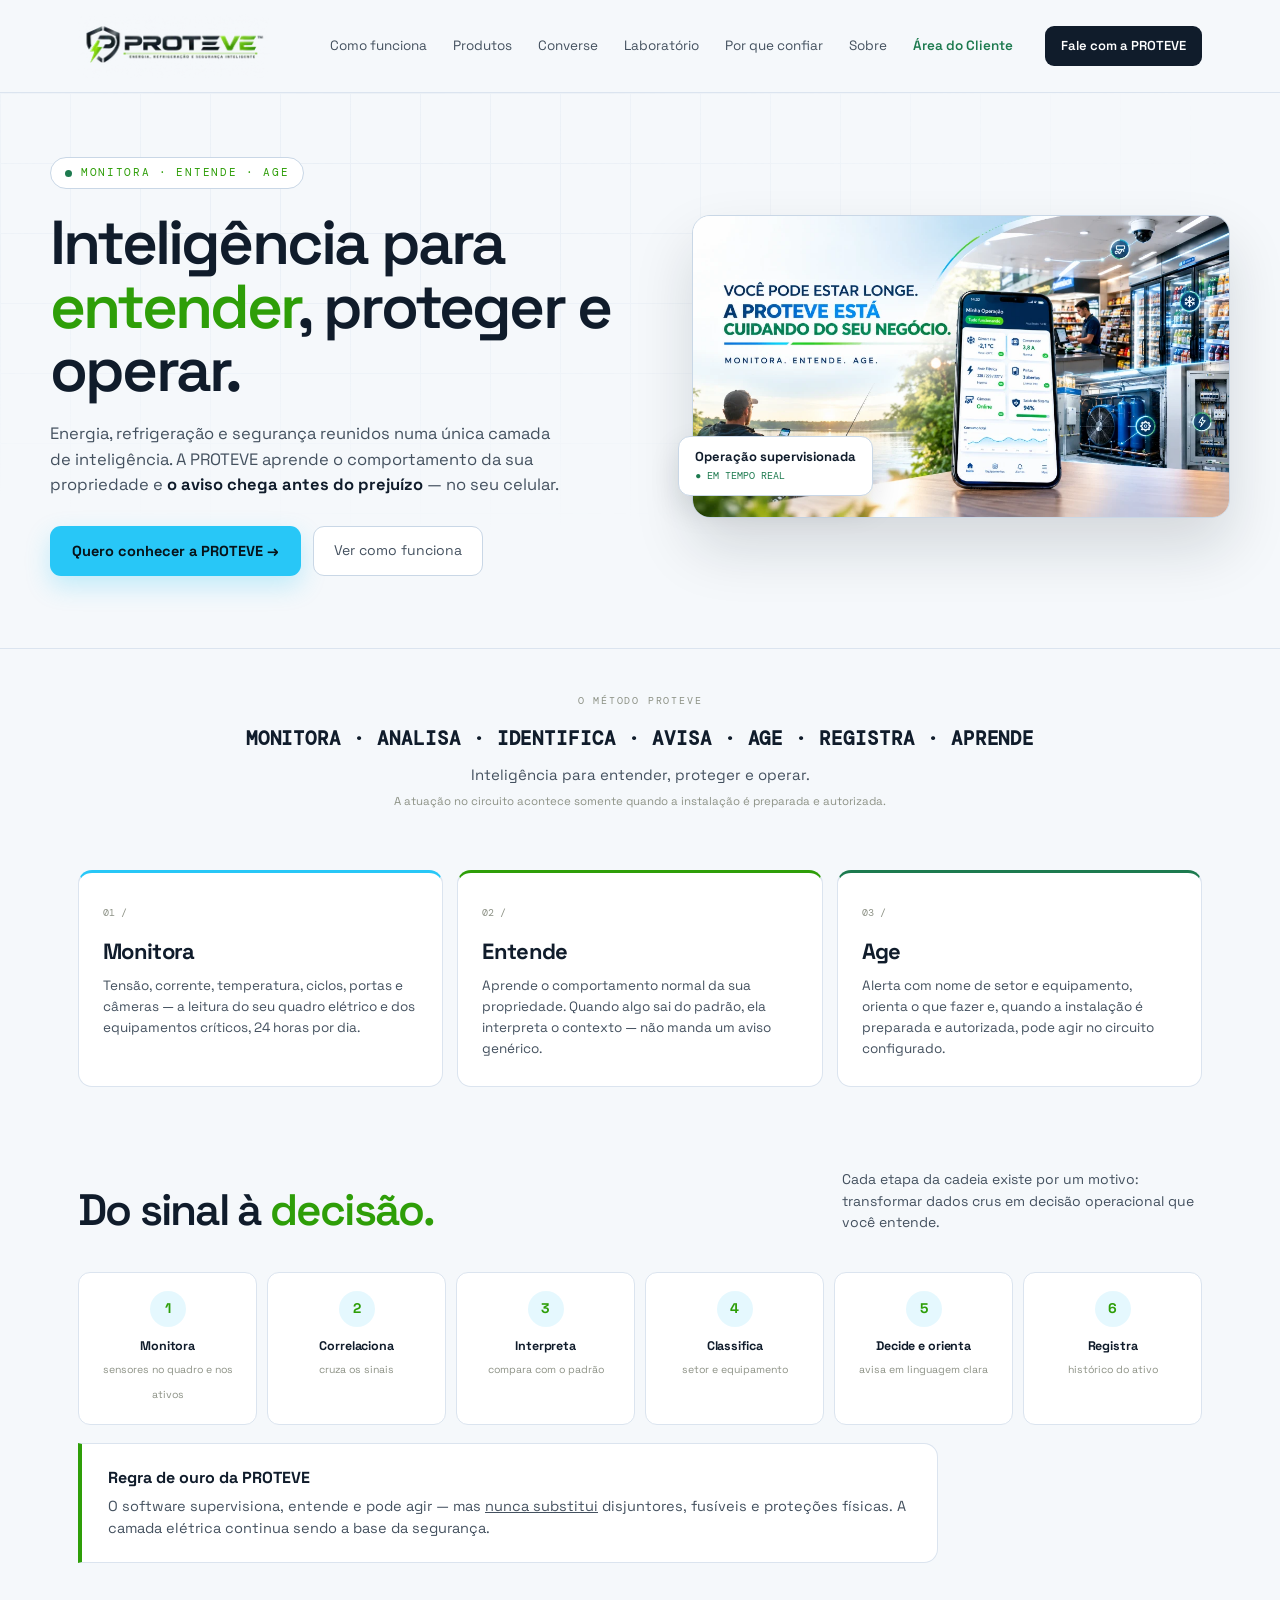
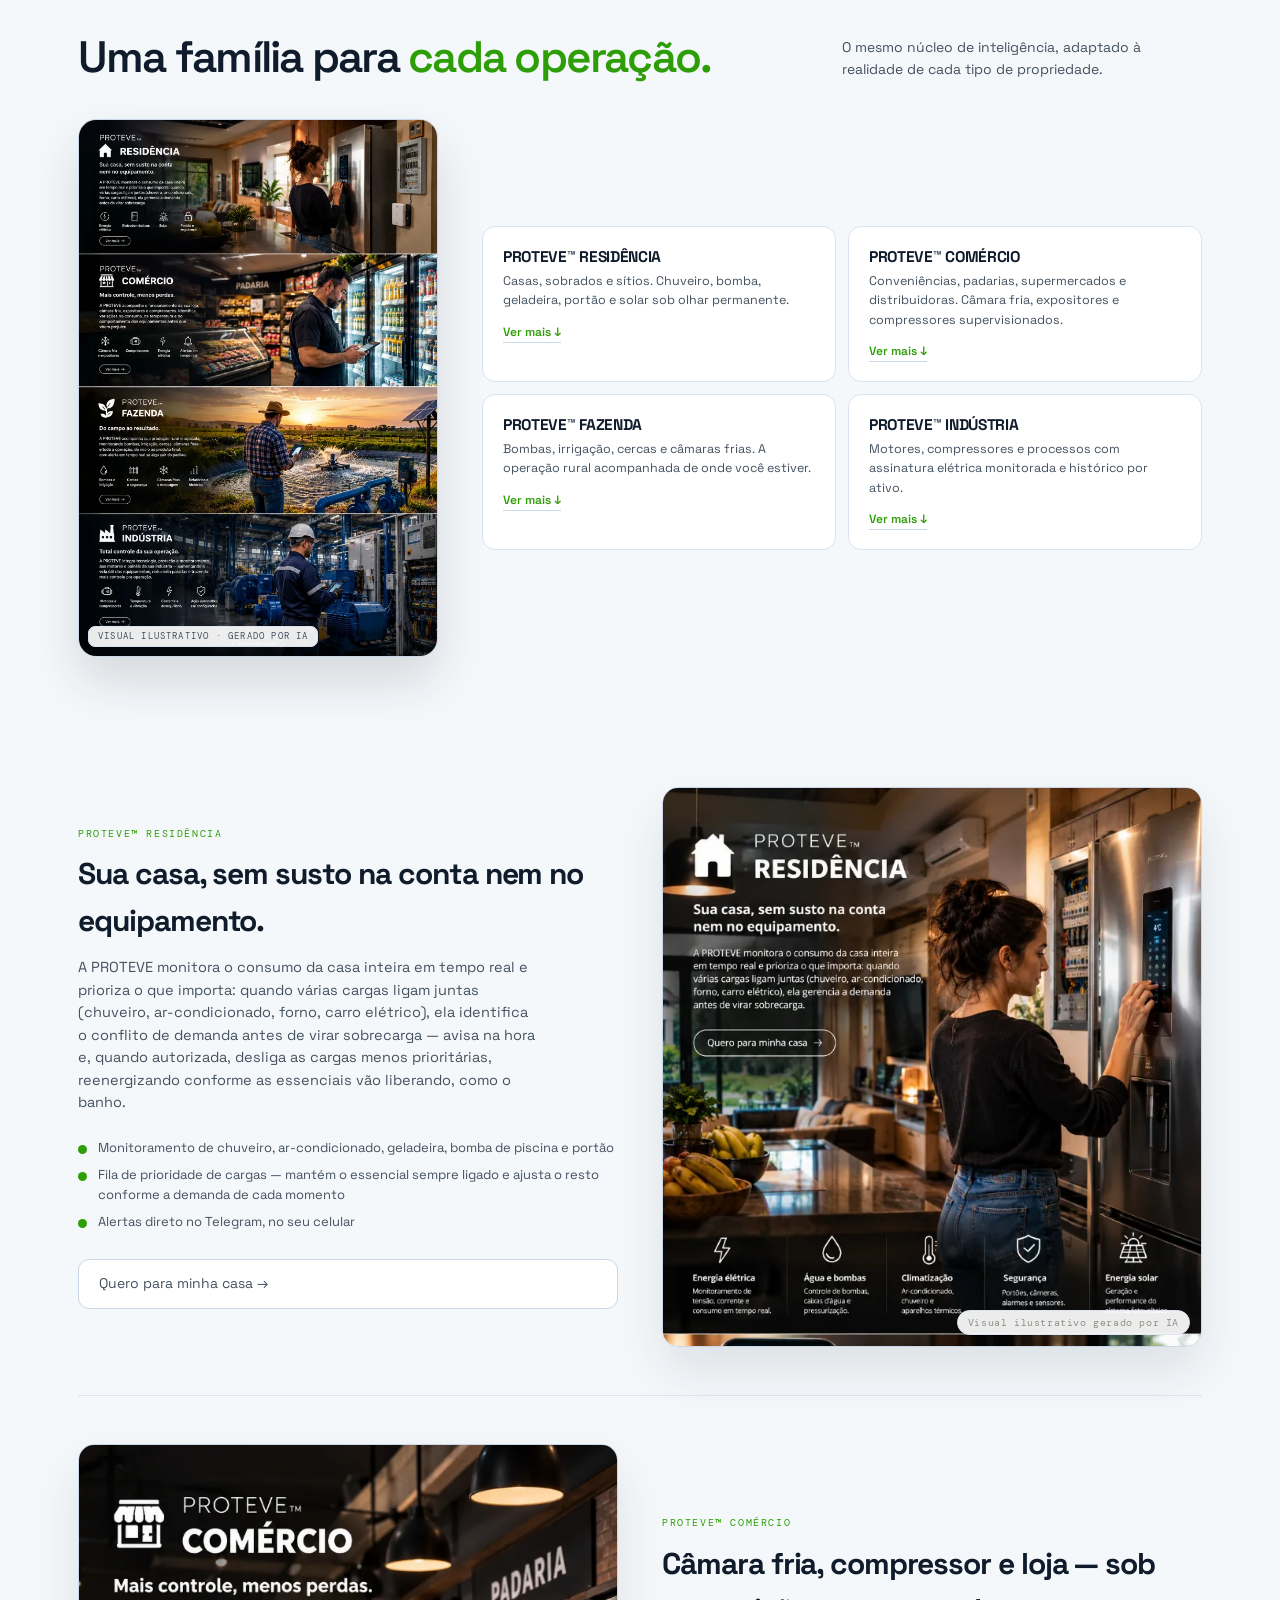
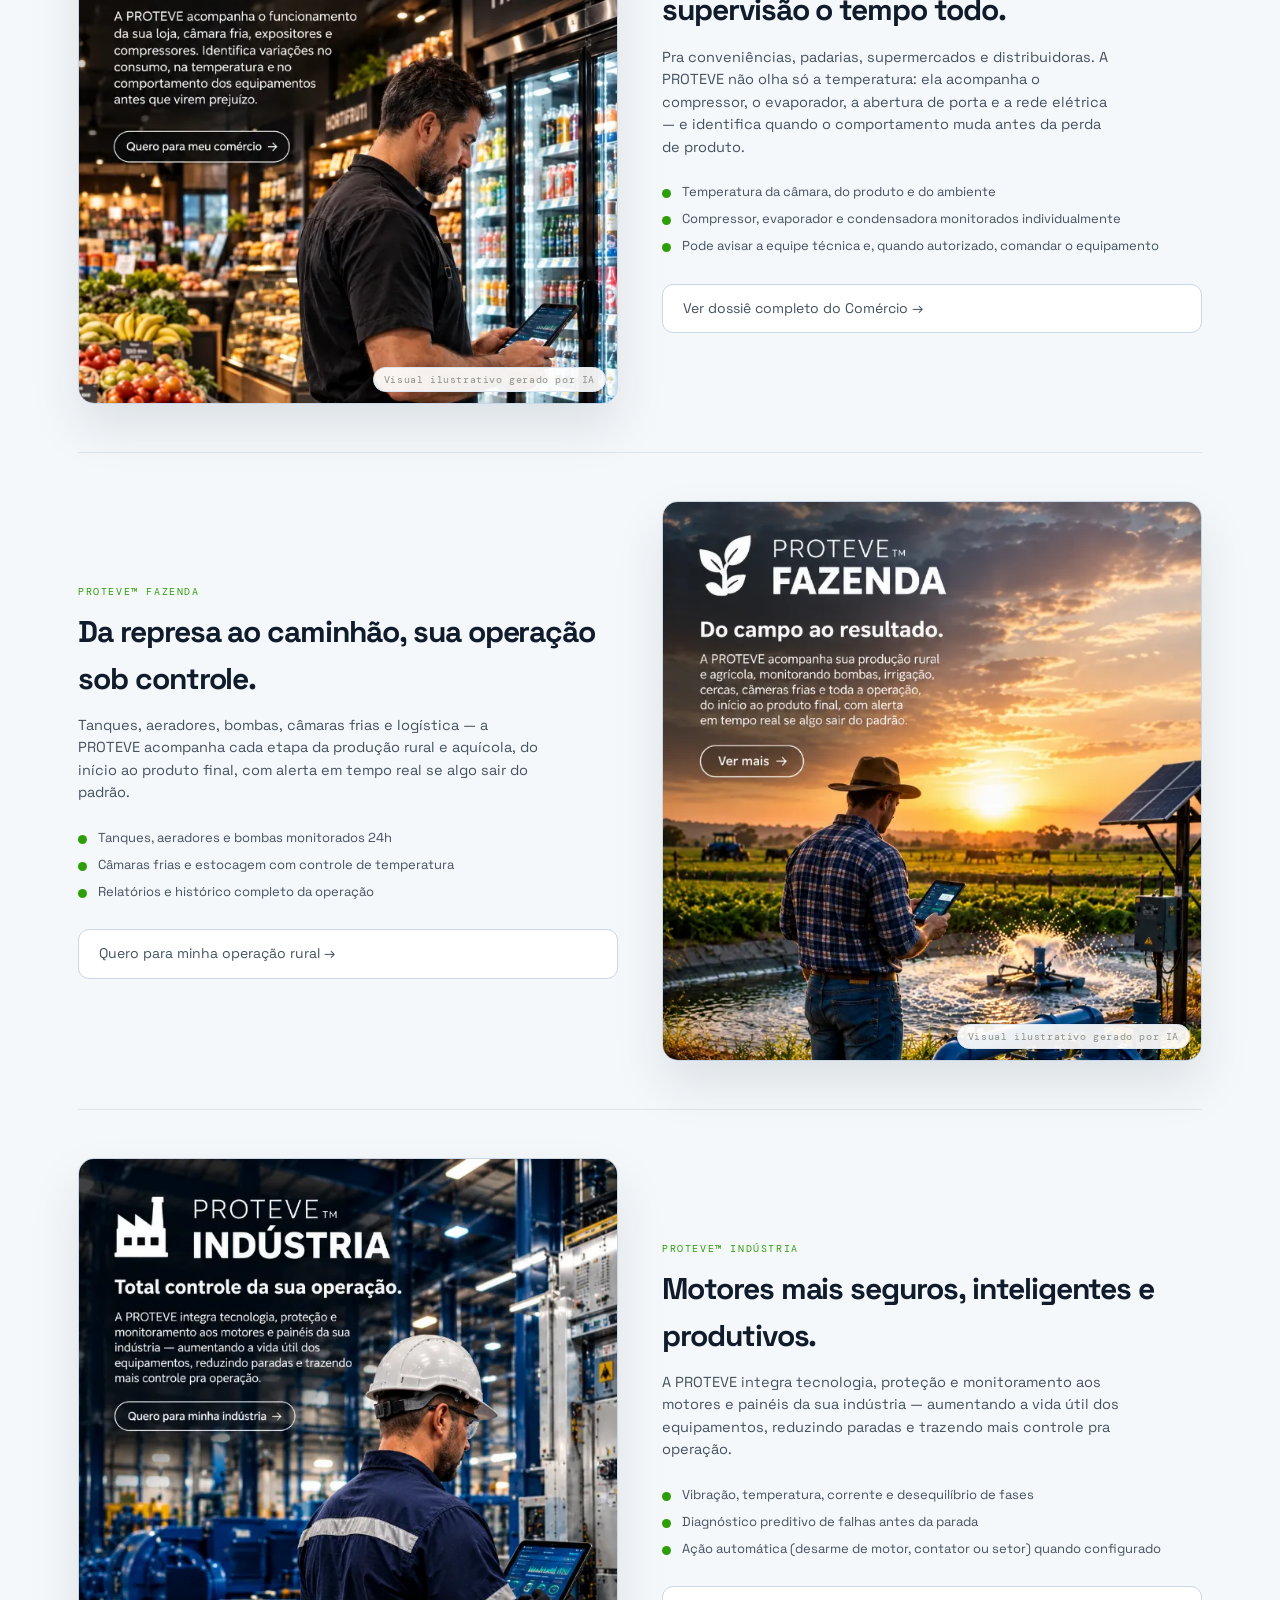
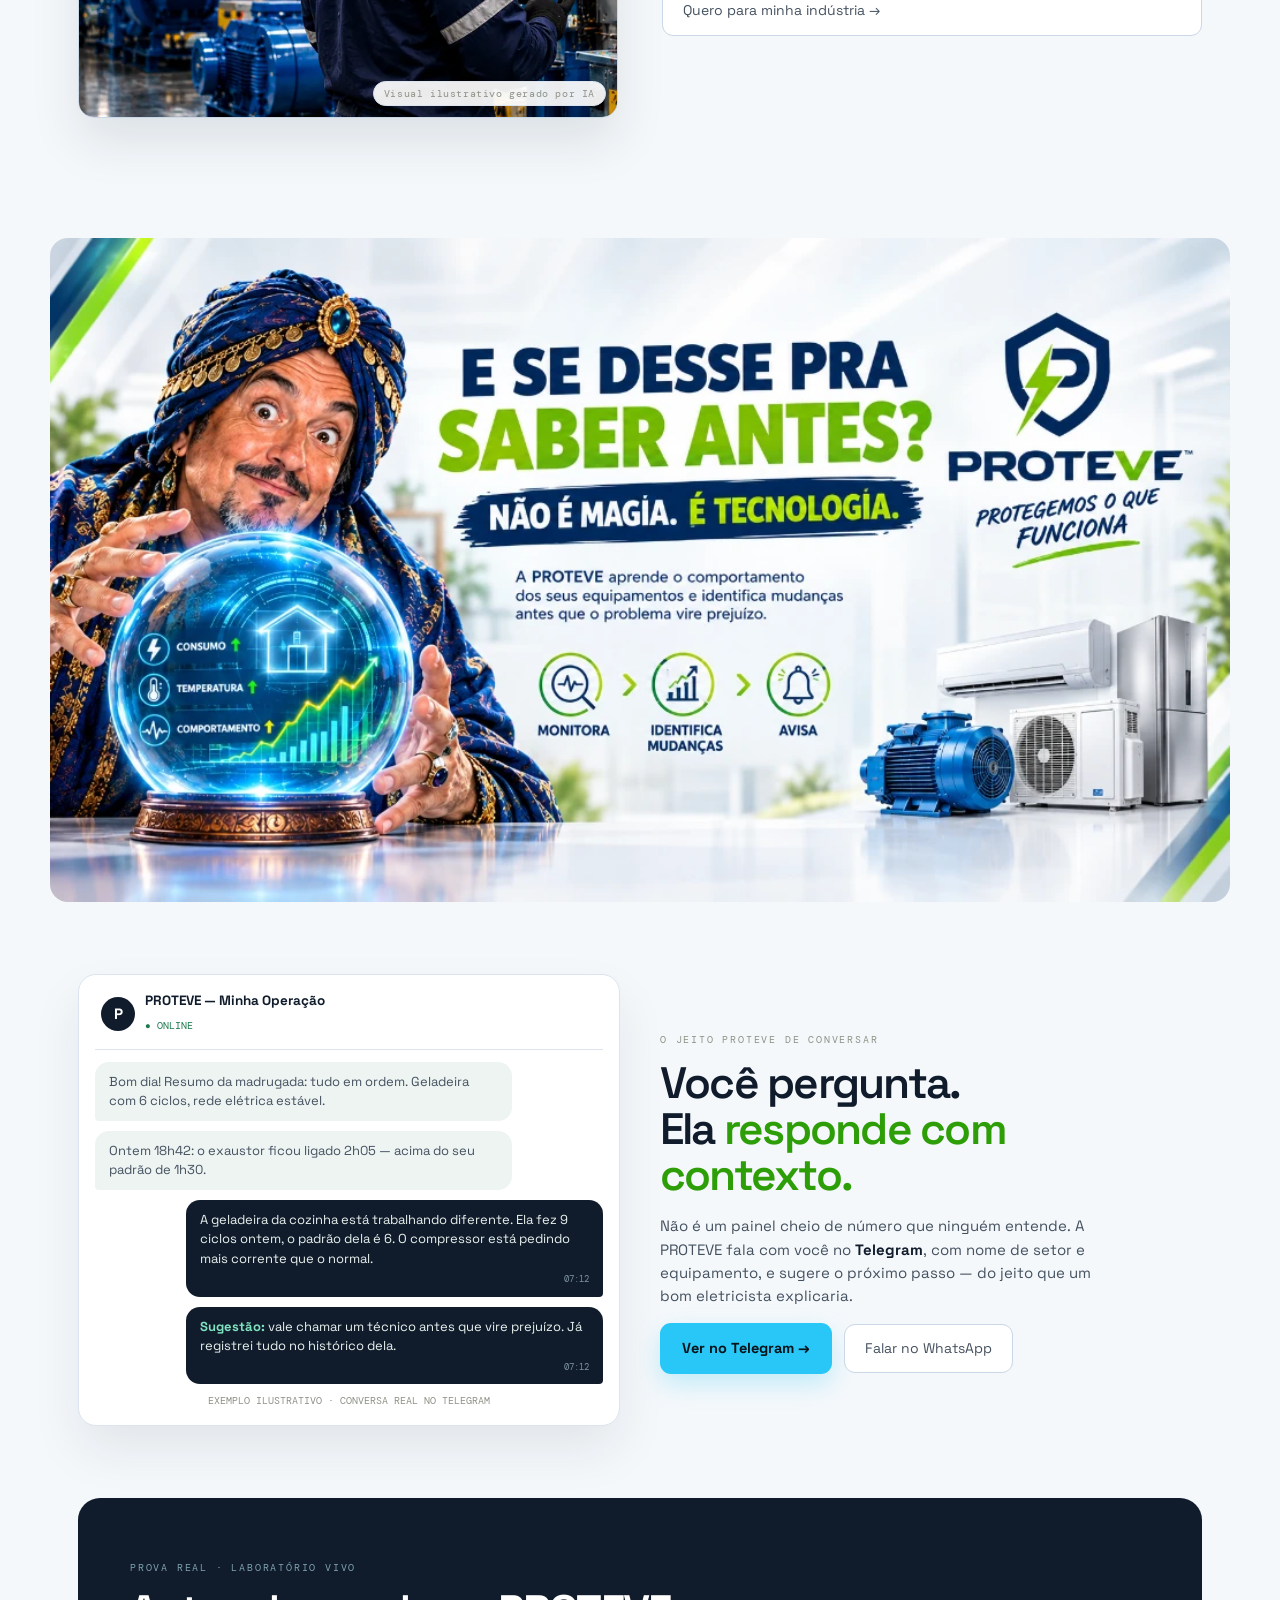
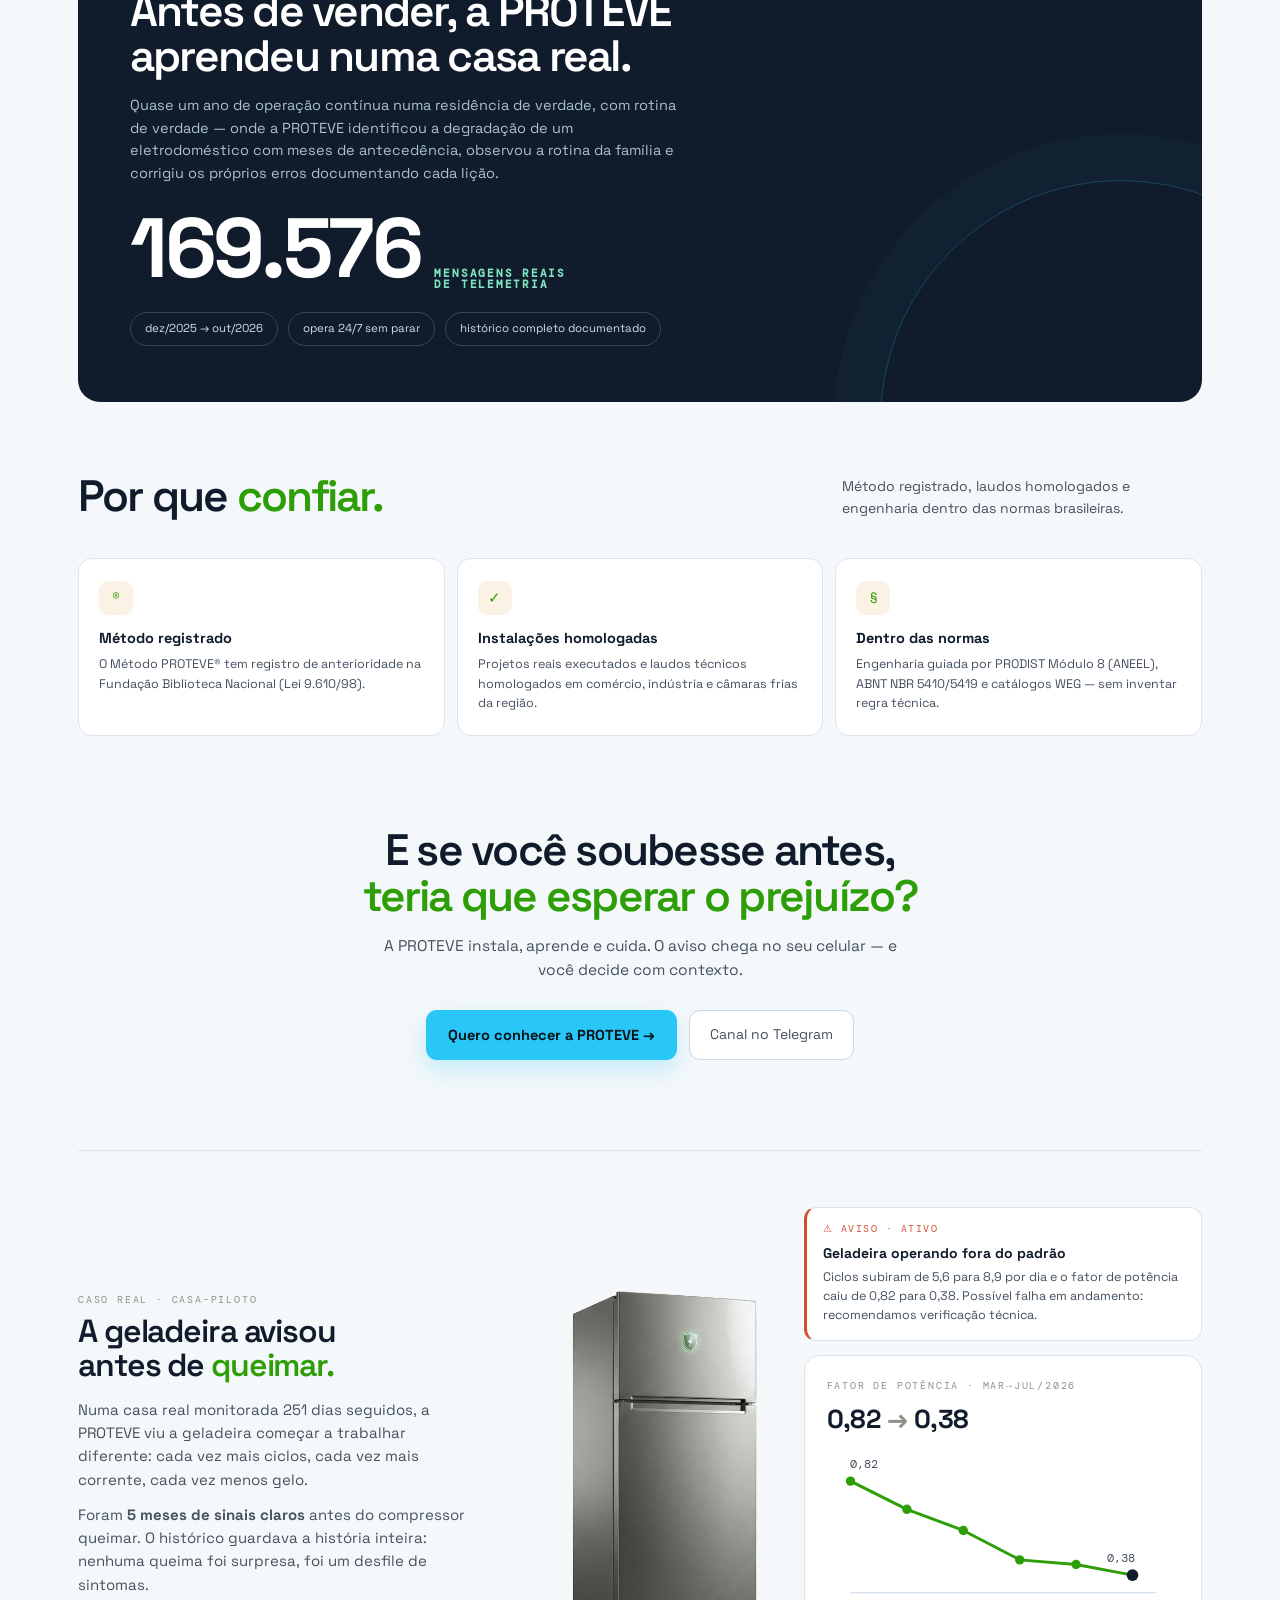
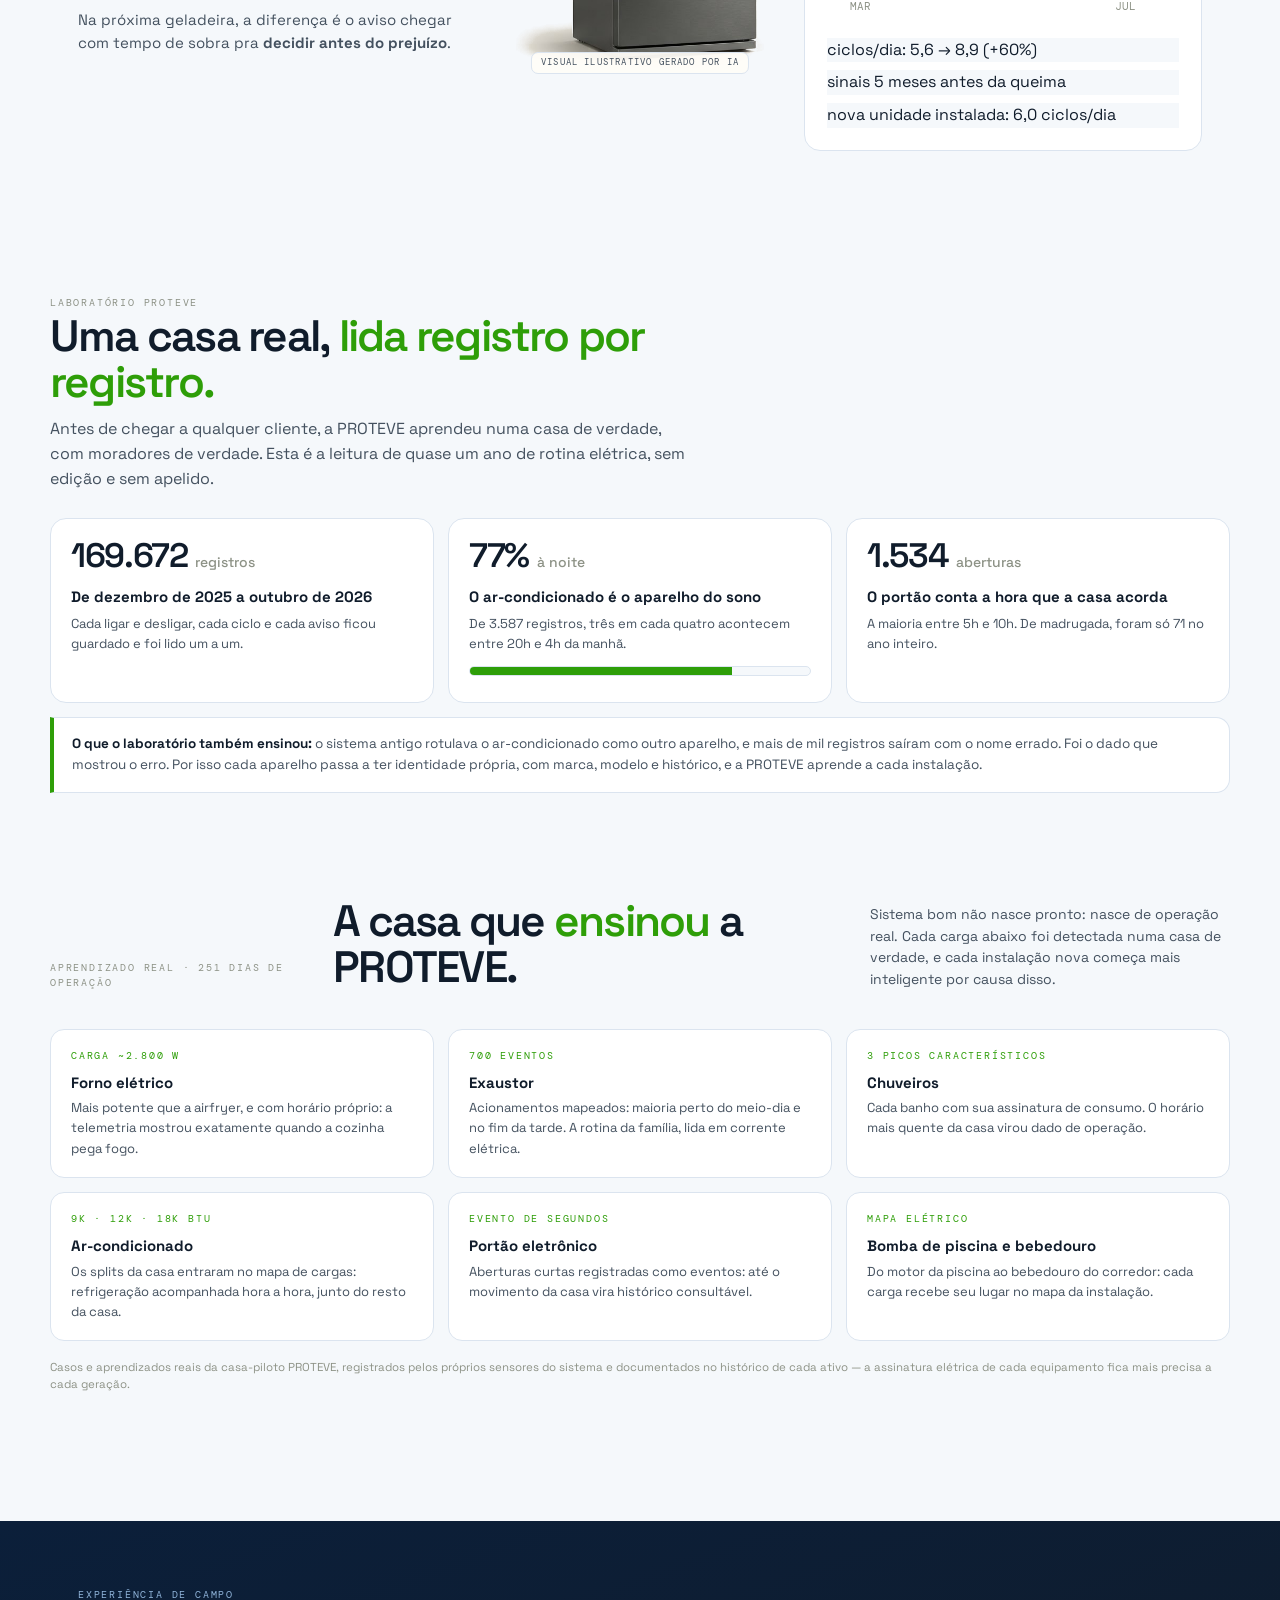
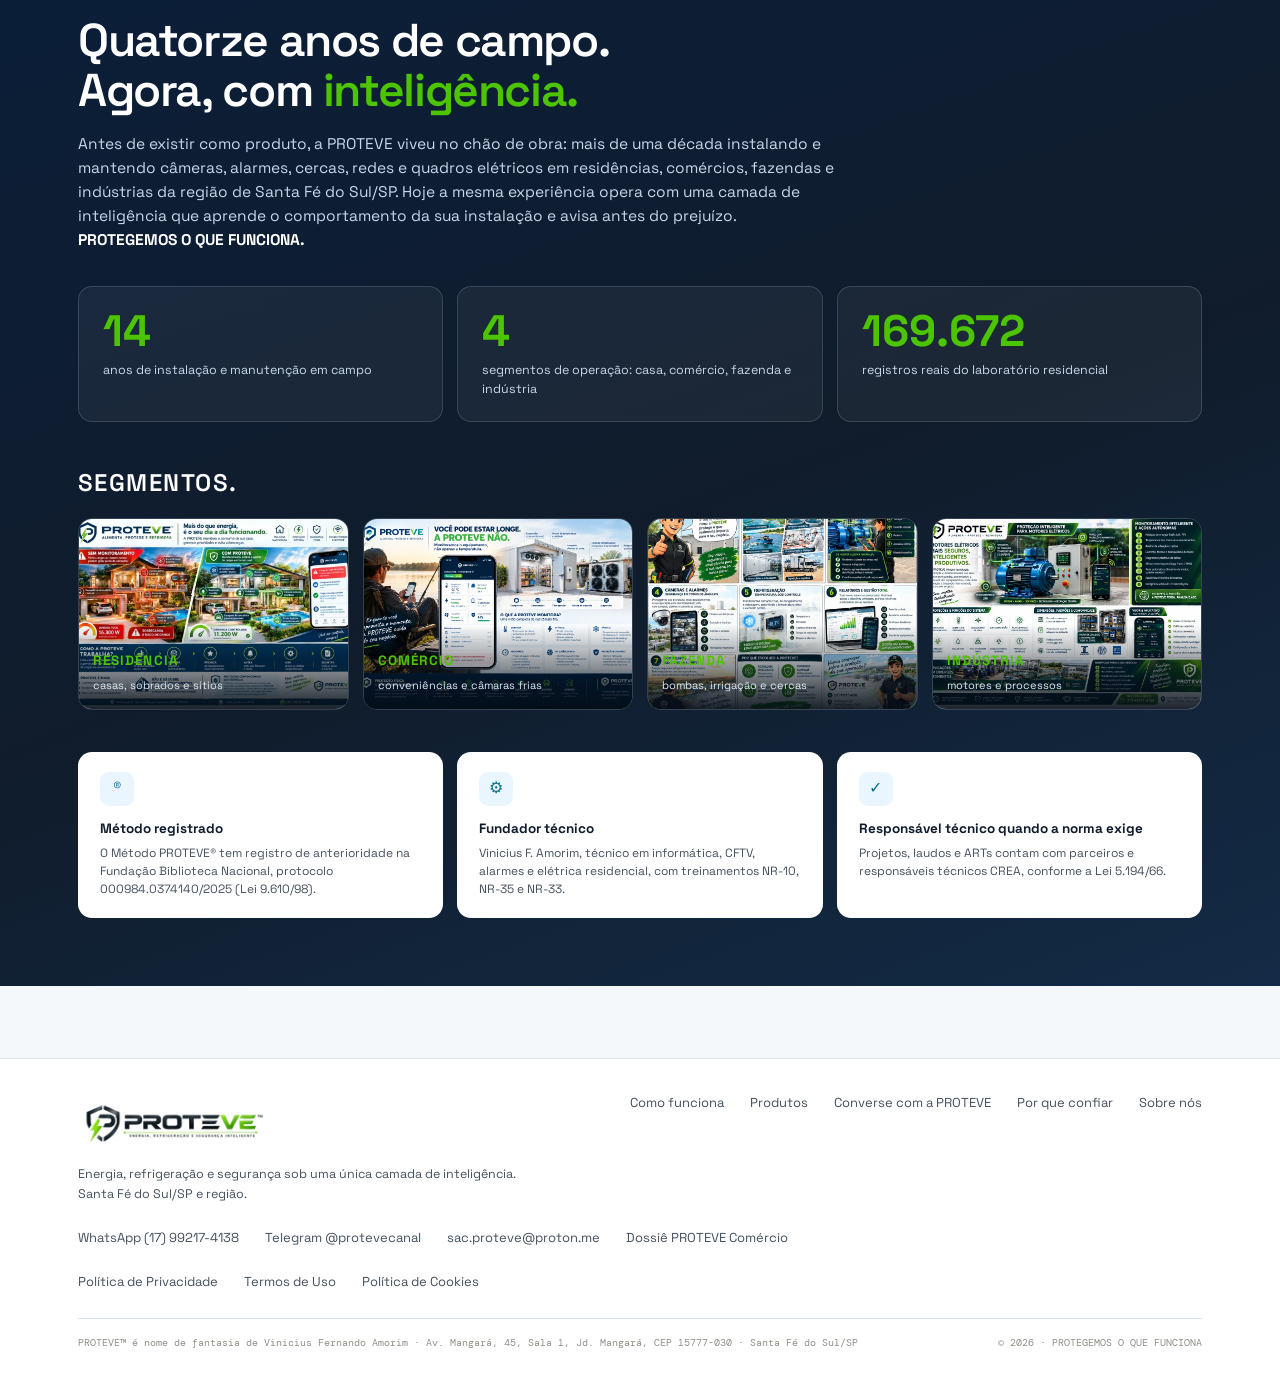
==== commit 59529cab: "Área do Cliente: link no menu + painel-demo.html (dashboard V6 em modo demonstração com aviso de dis" ====
--- a/index.html
+++ b/index.html
@@ -371,6 +371,7 @@
       <a href="#laboratorio">Laboratório</a>
       <a href="#provas">Por que confiar</a>
       <a href="#sobre">Sobre</a>
+      <a href="./painel-demo.html" style="color:var(--green);font-weight:600">Área do Cliente</a>
     </nav>
     <a class="wa-btn" href="https://wa.me/5517992174138" target="_blank" rel="noopener">Fale com a PROTEVE</a>
     <button class="burger" id="burger" aria-label="menu">☰</button>
@@ -383,6 +384,7 @@
     <a href="#provas">Por que confiar</a>
     <a href="#sobre">Sobre</a>
     <a href="https://wa.me/5517992174138">Falar no WhatsApp</a>
+      <a href="./painel-demo.html" style="color:var(--green);font-weight:600">Área do Cliente</a>
   </div>
 </header>
 
